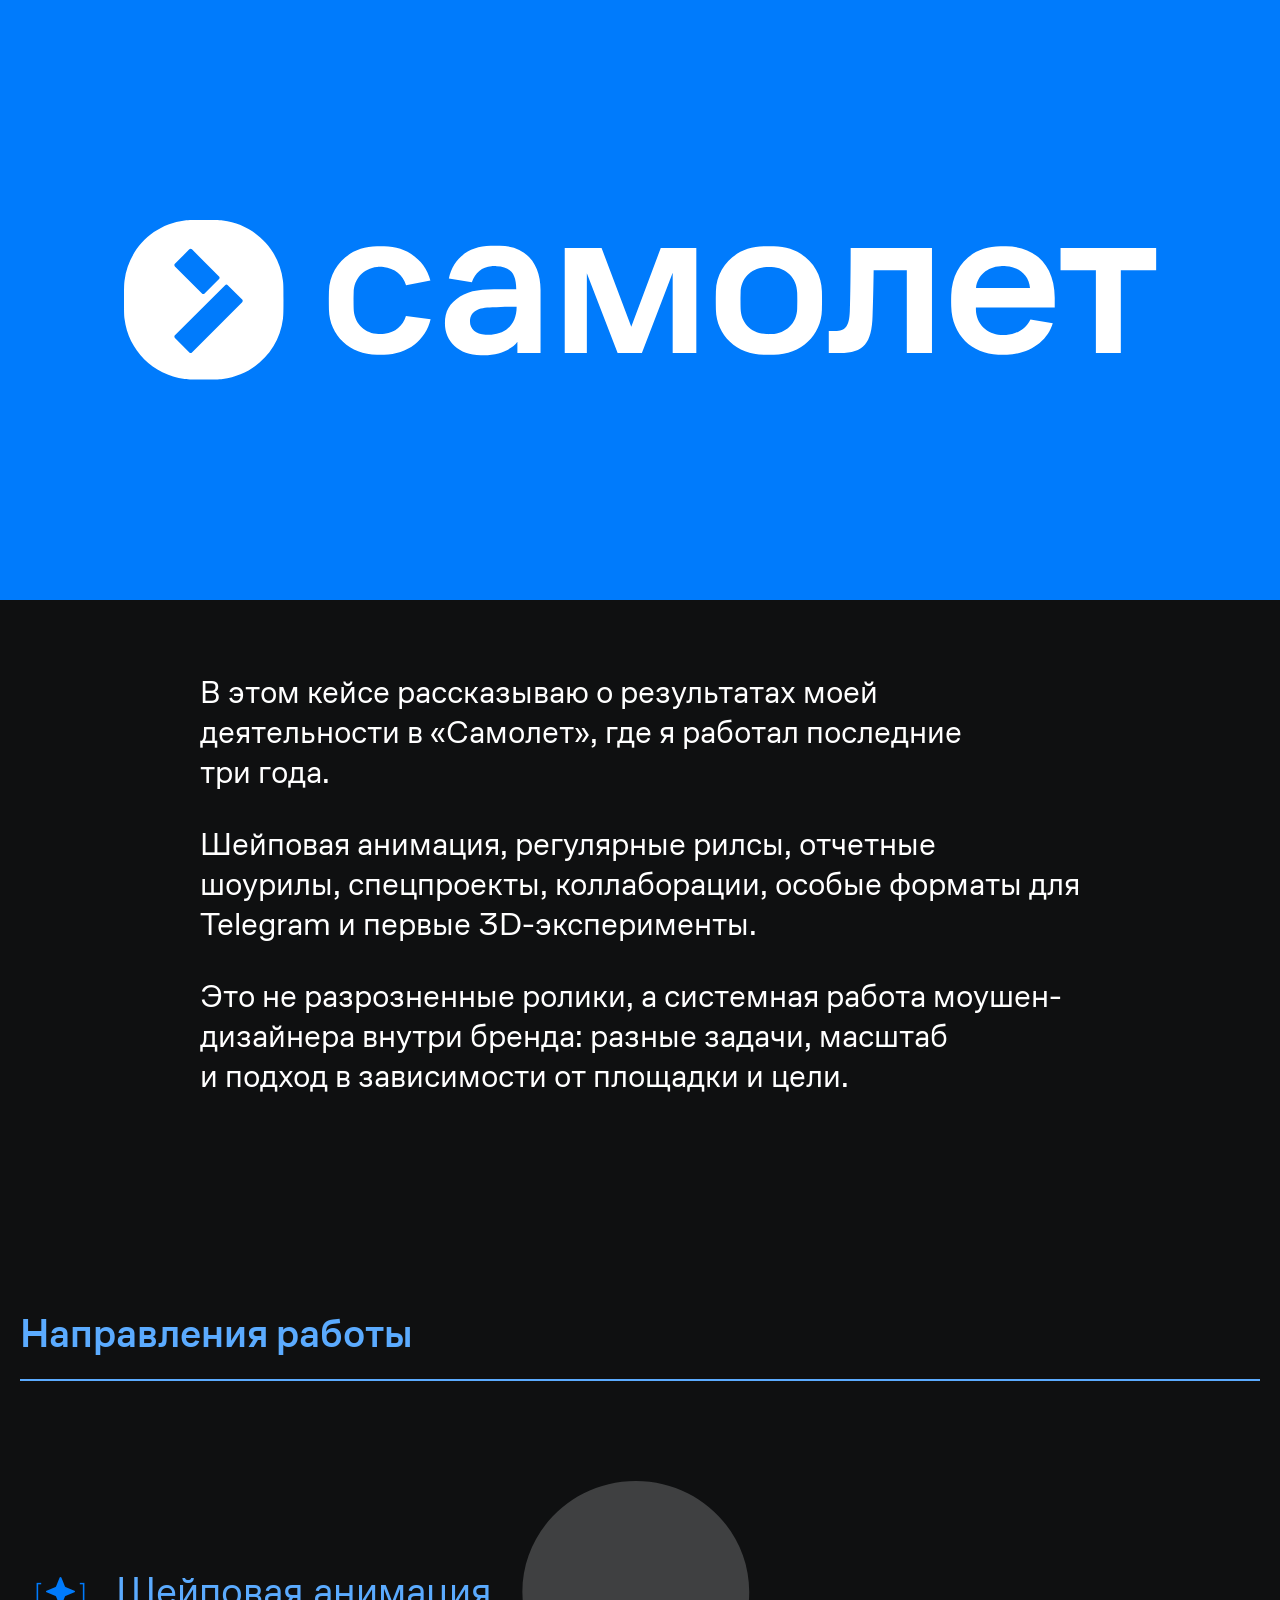
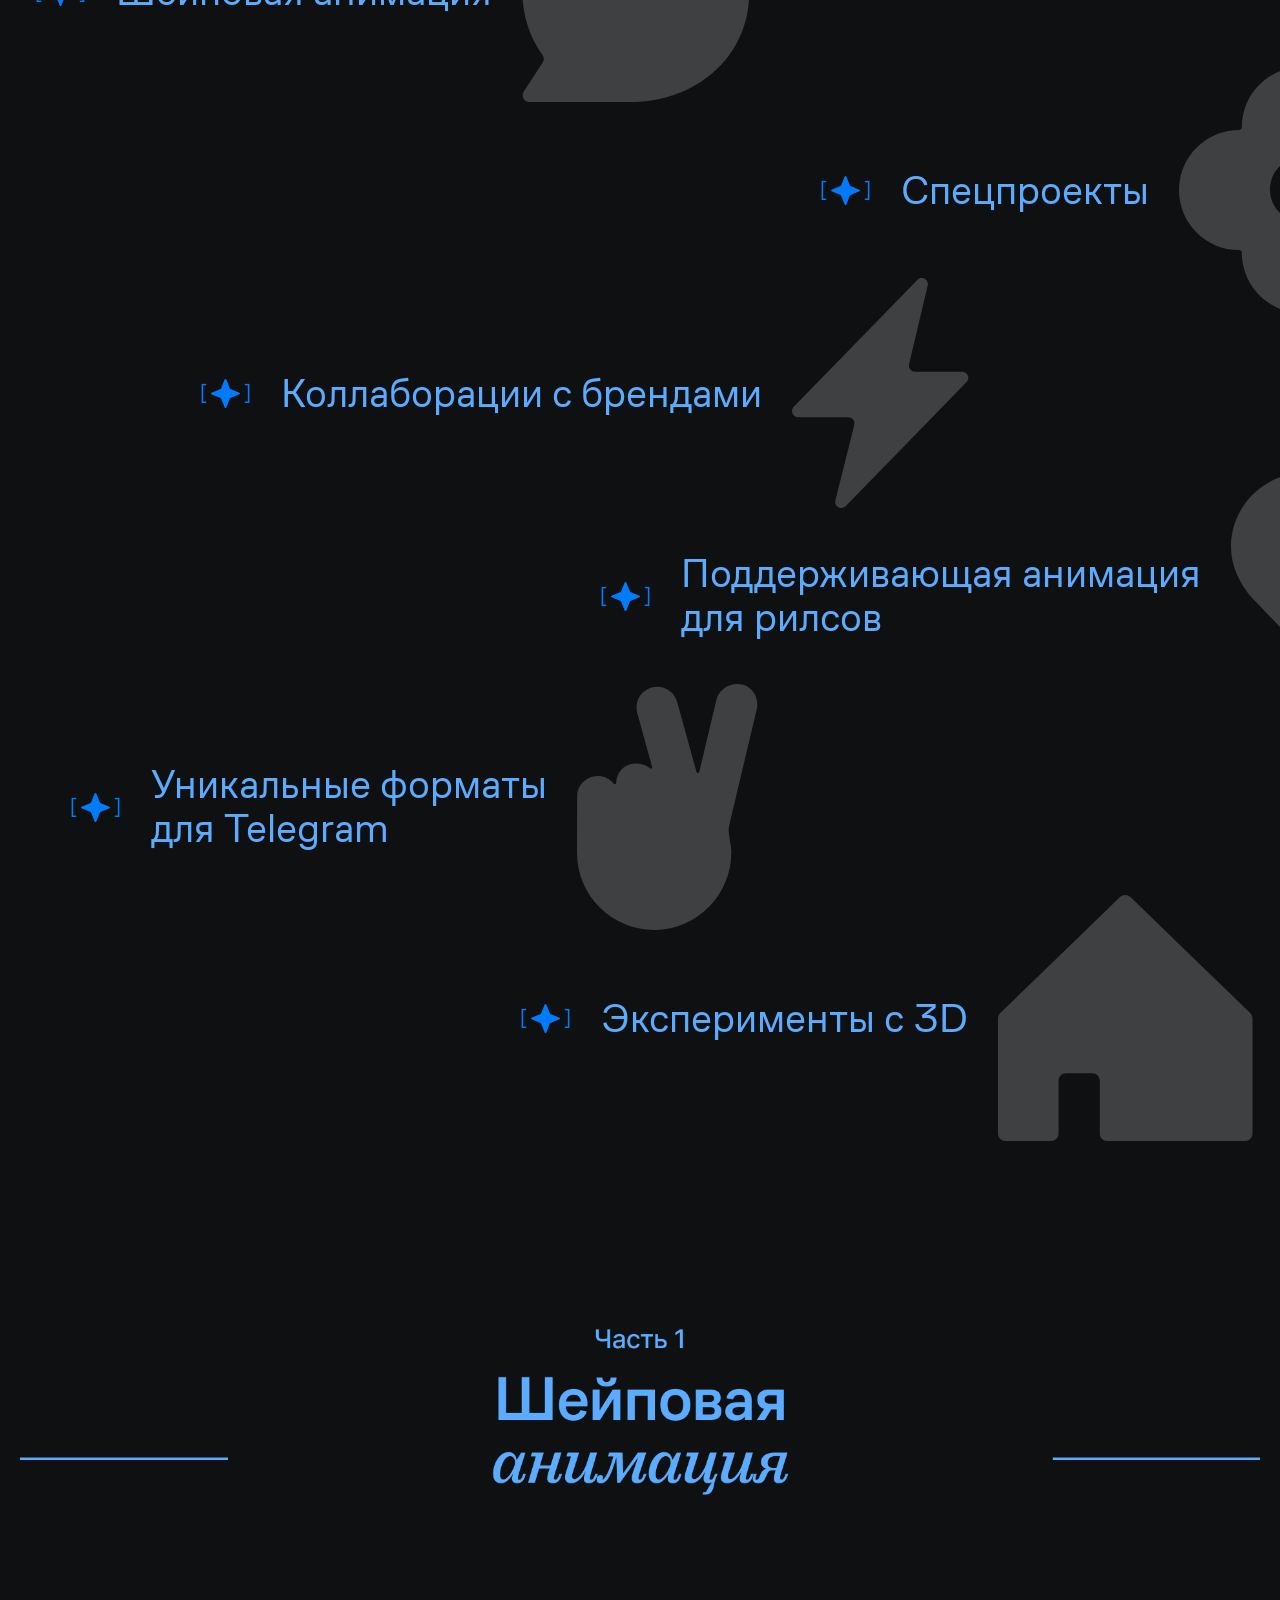
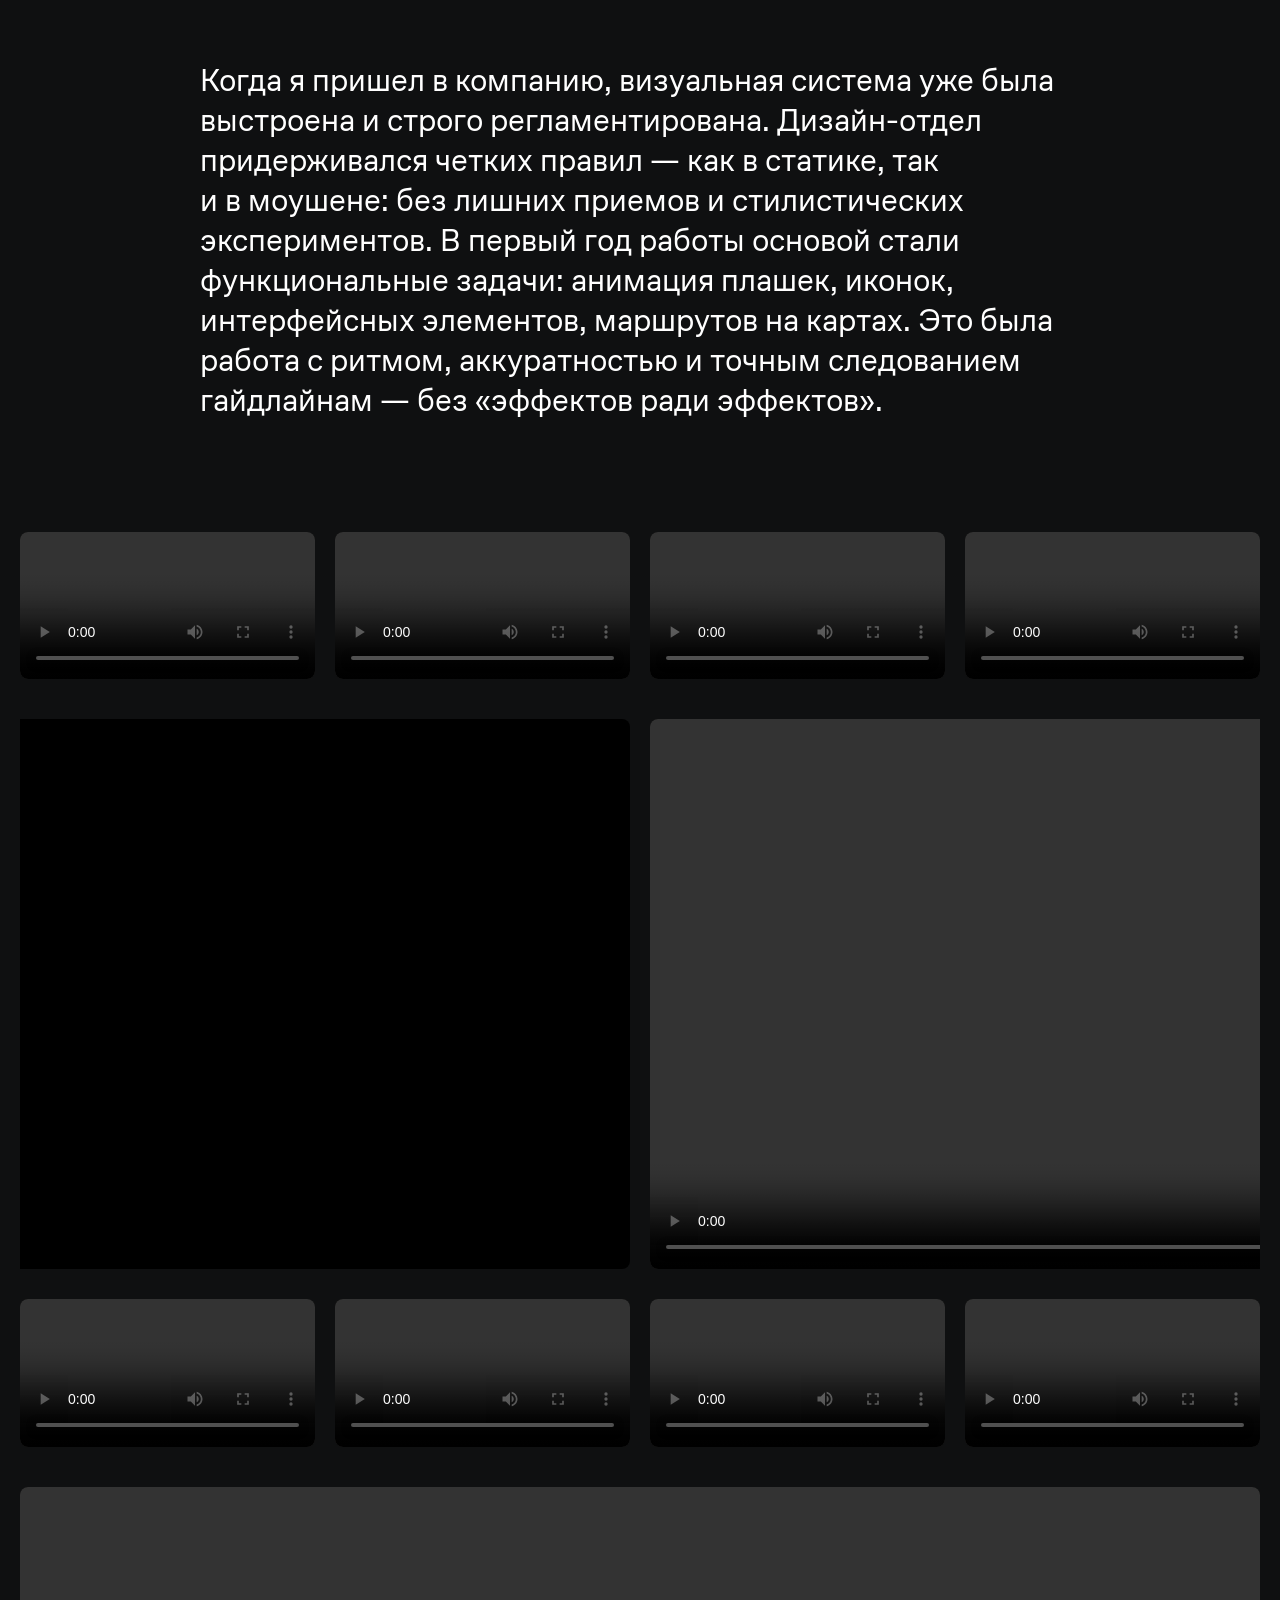
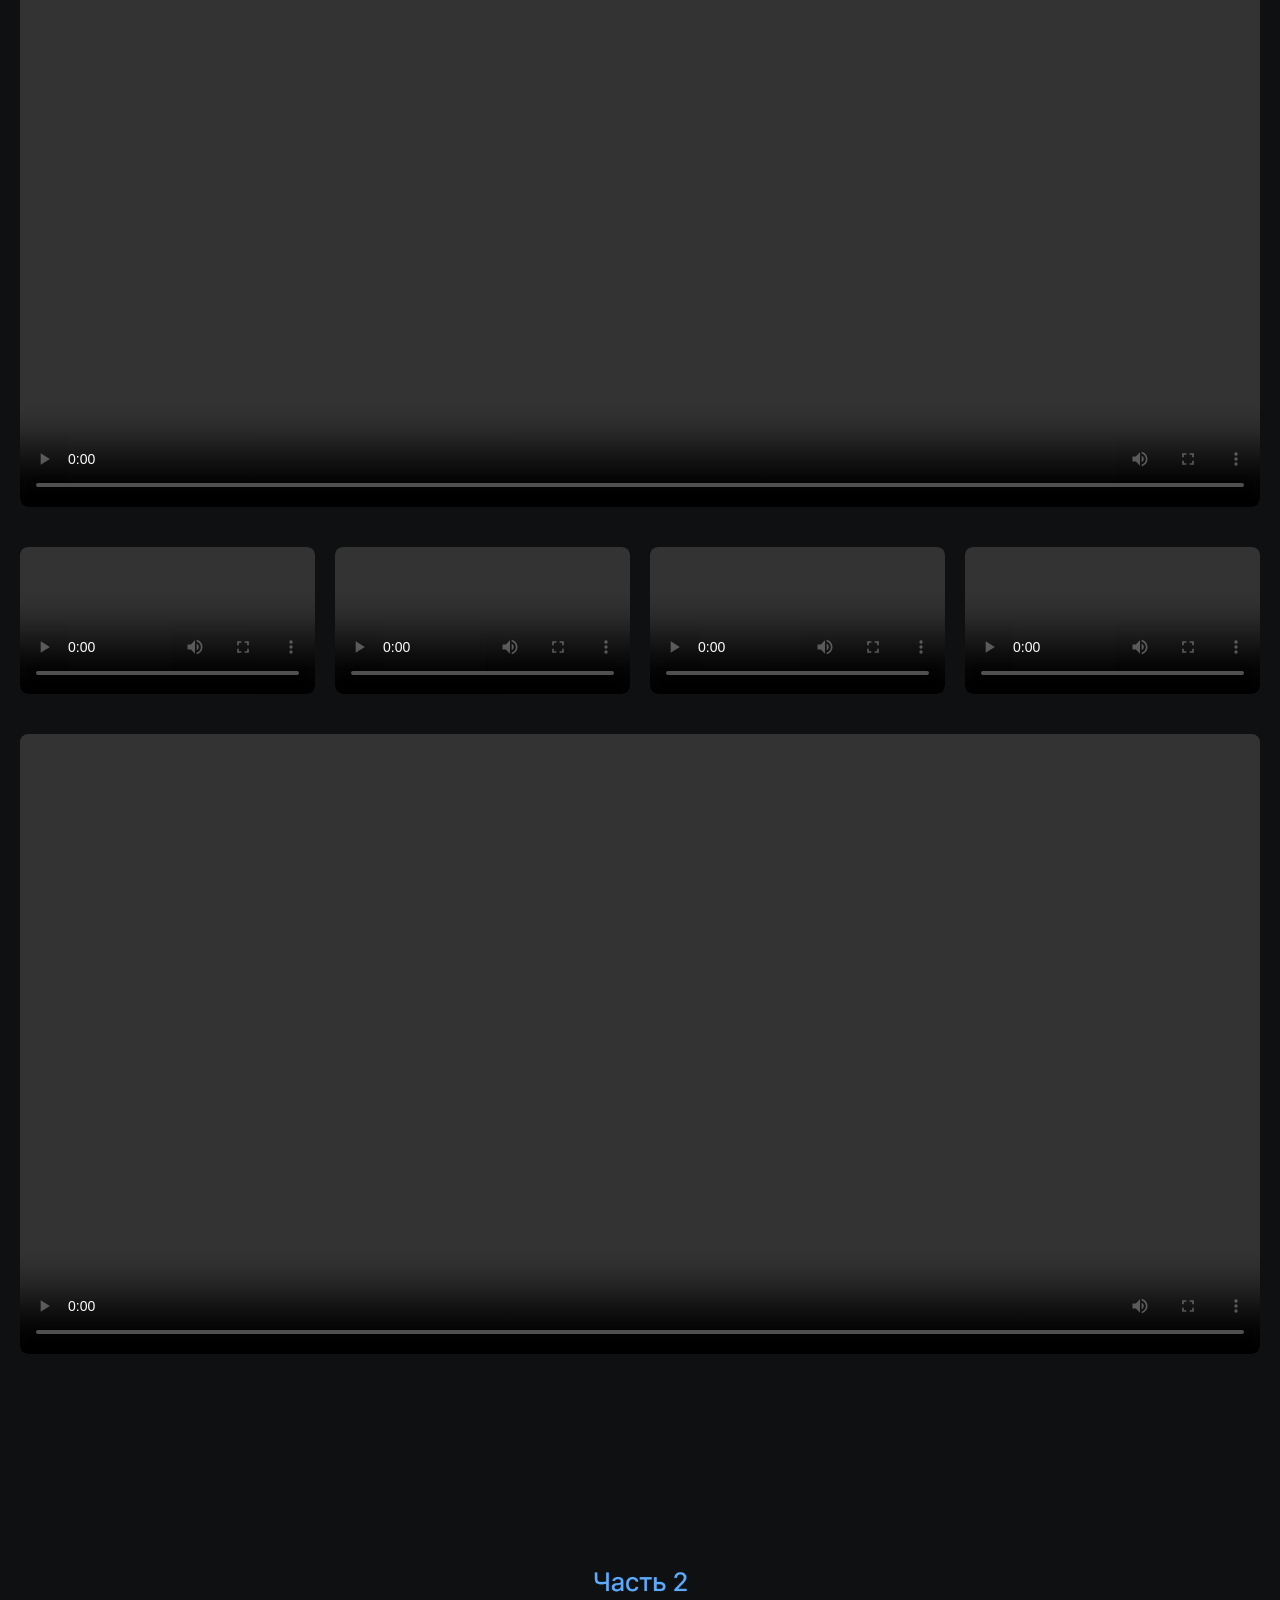
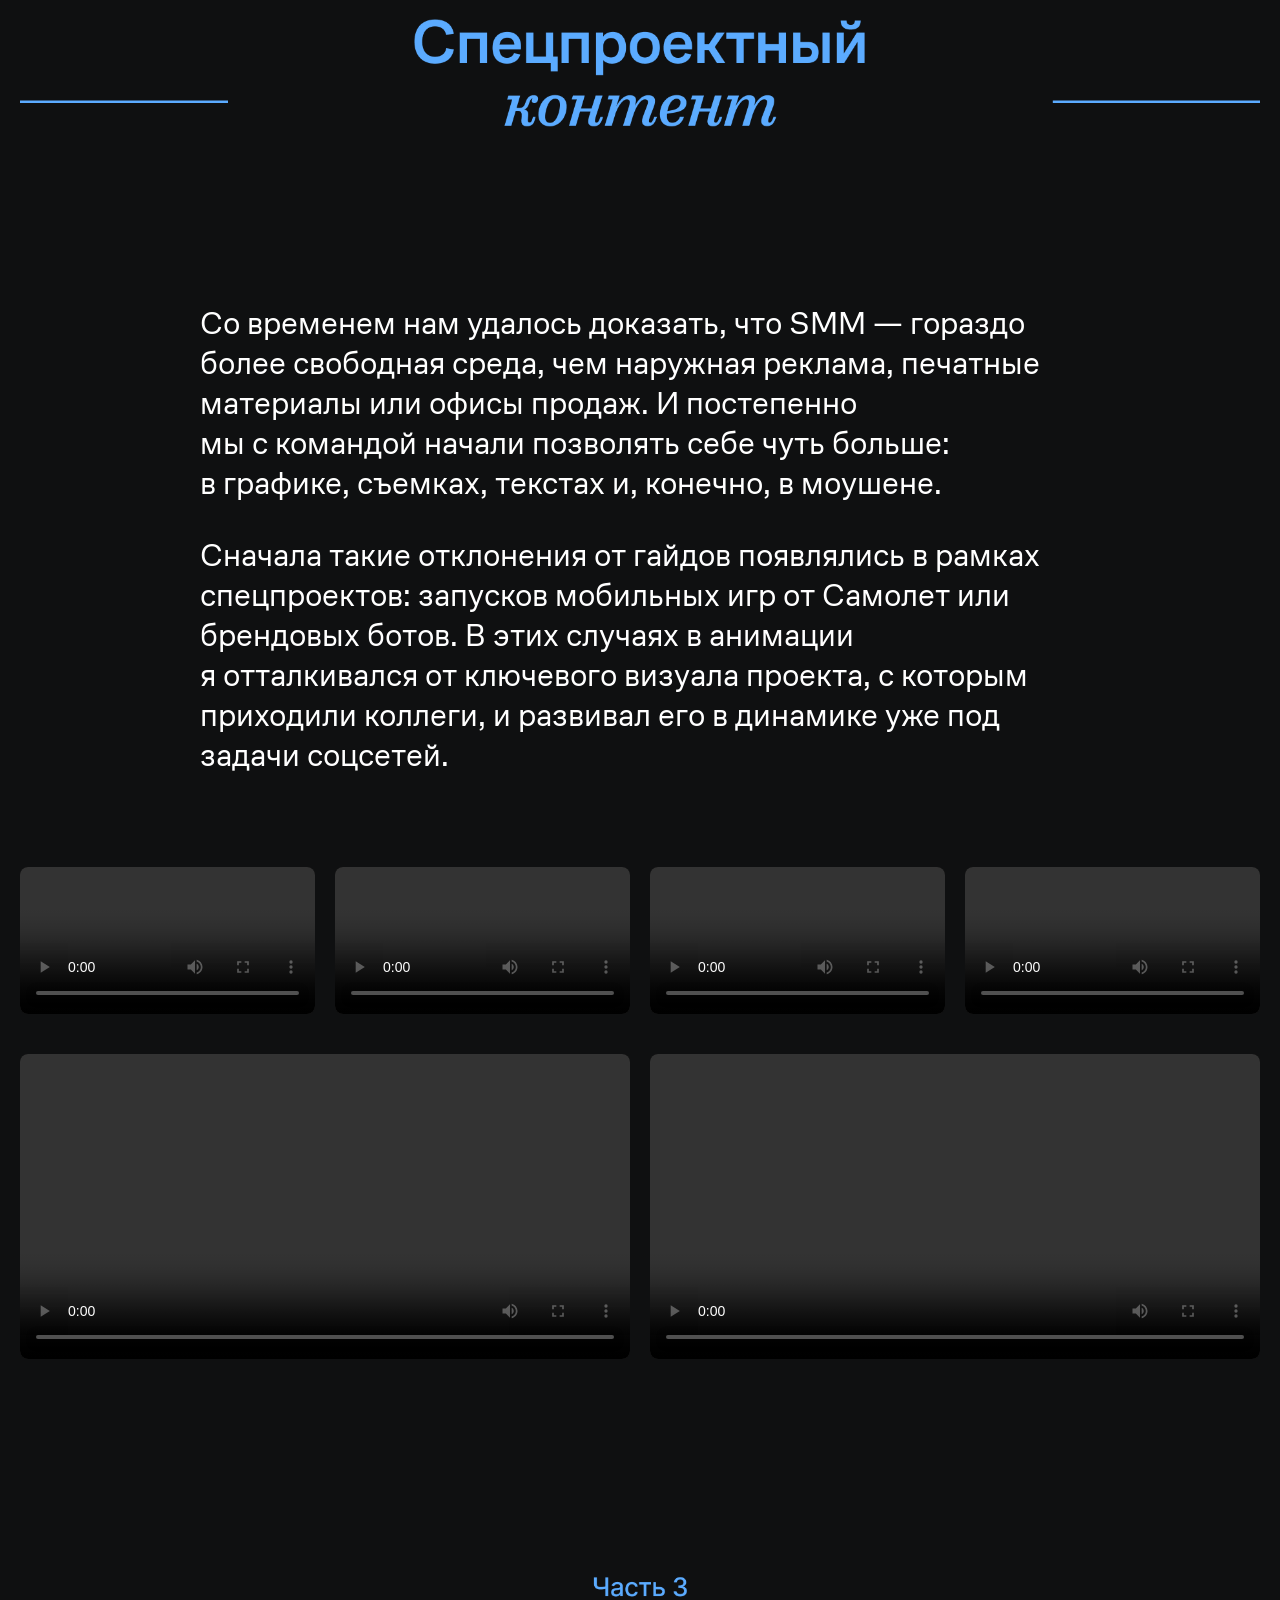
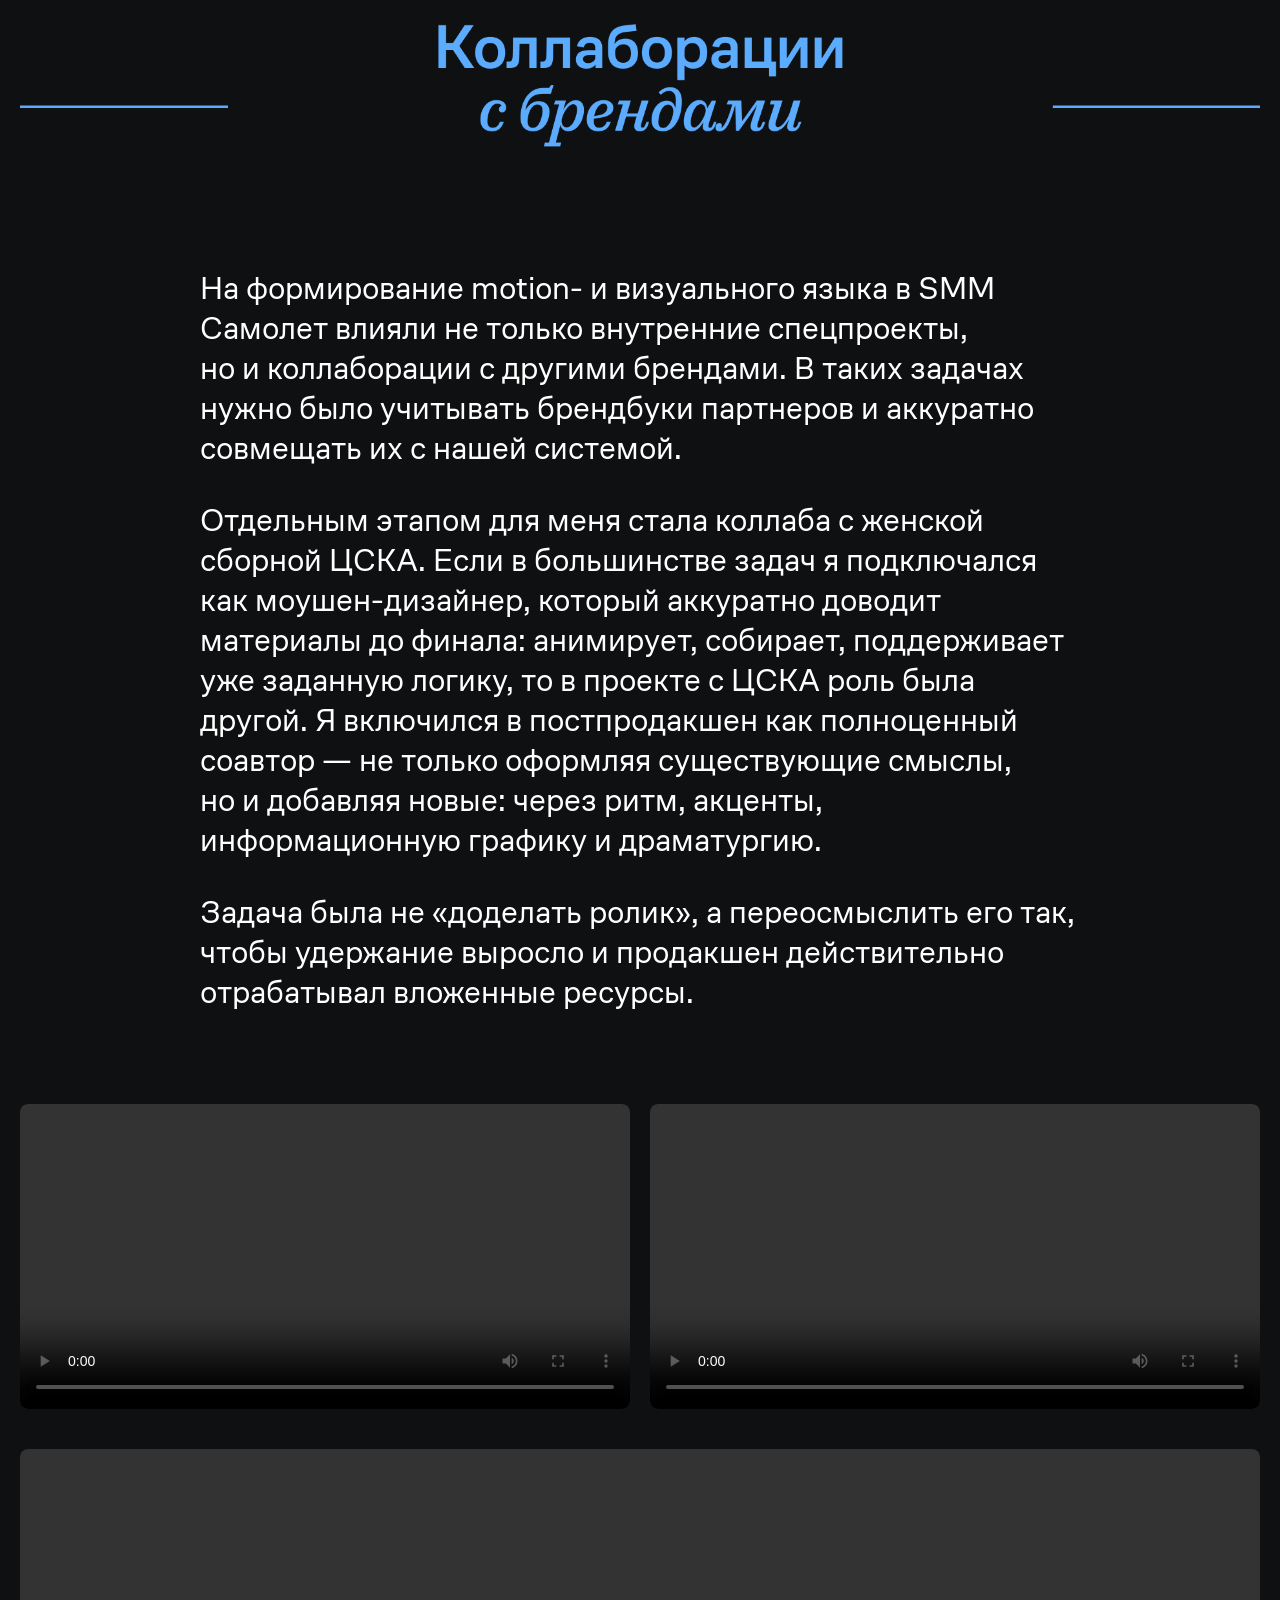
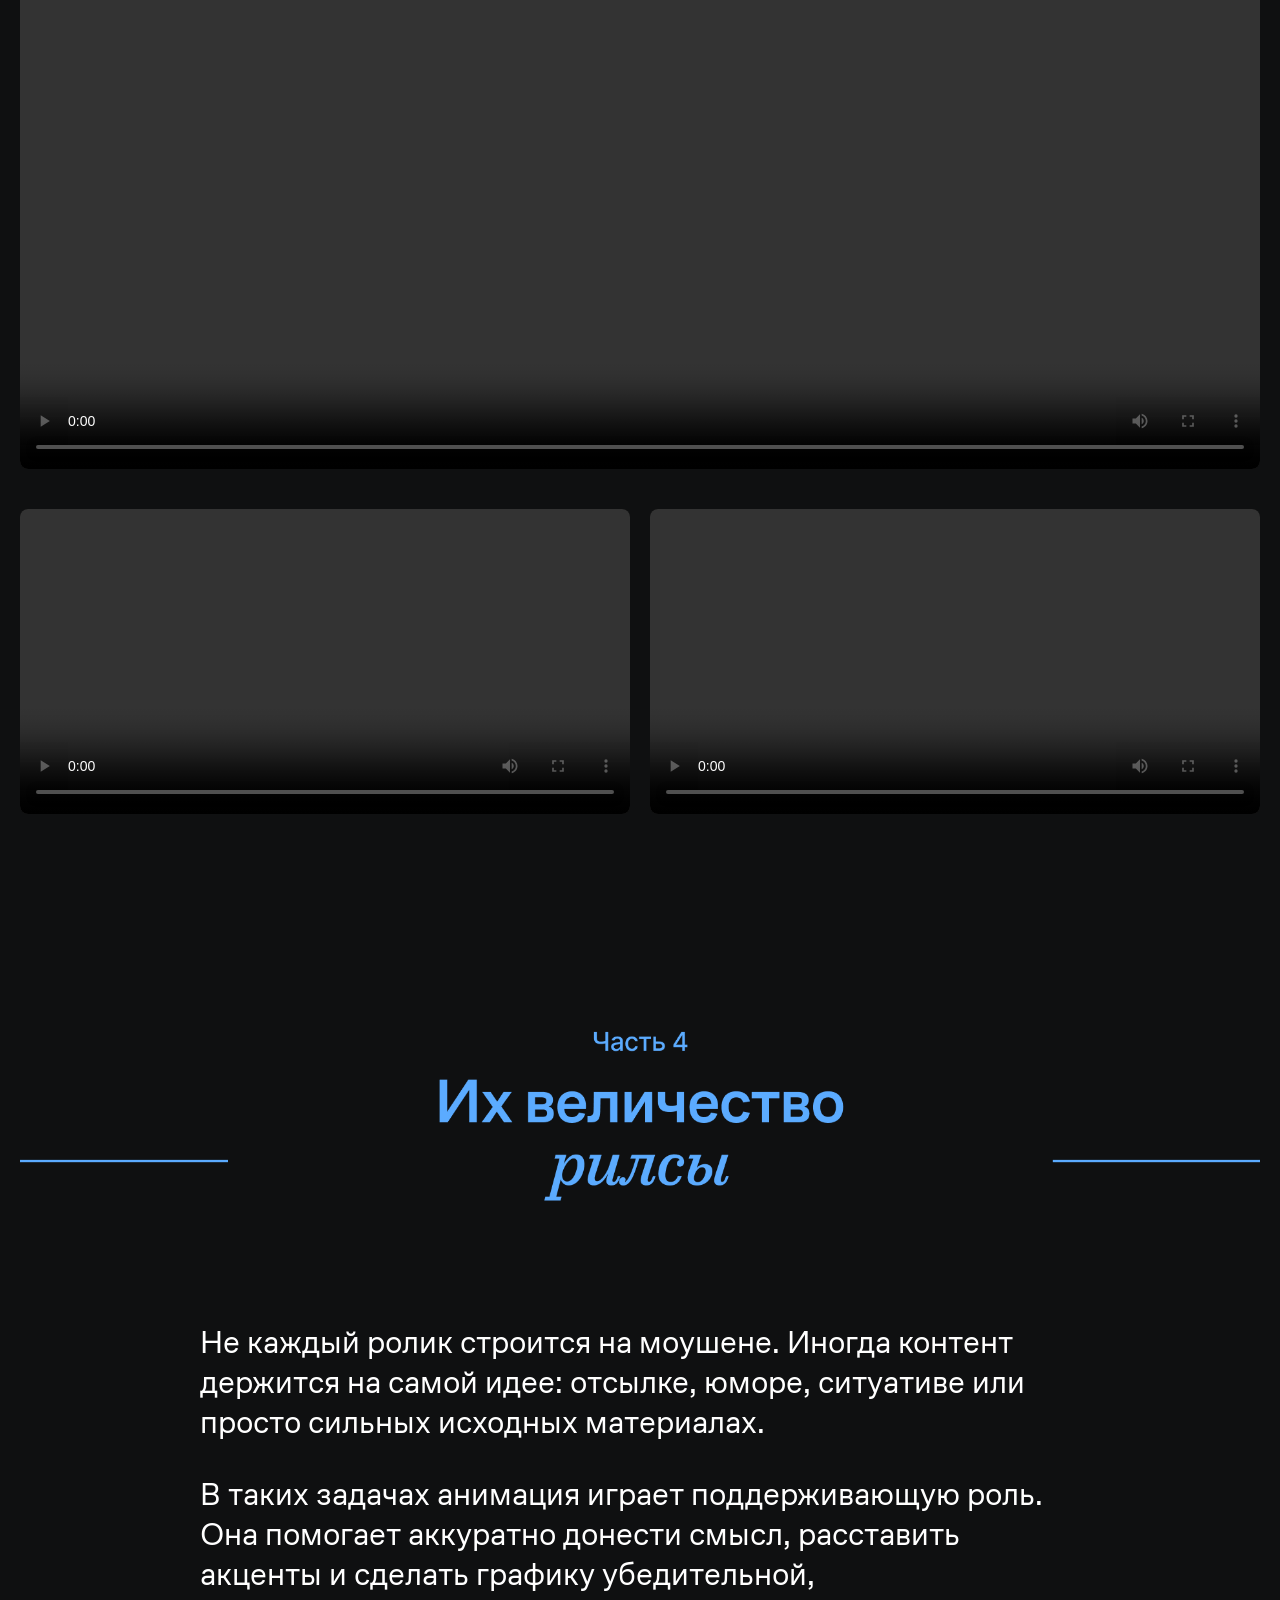
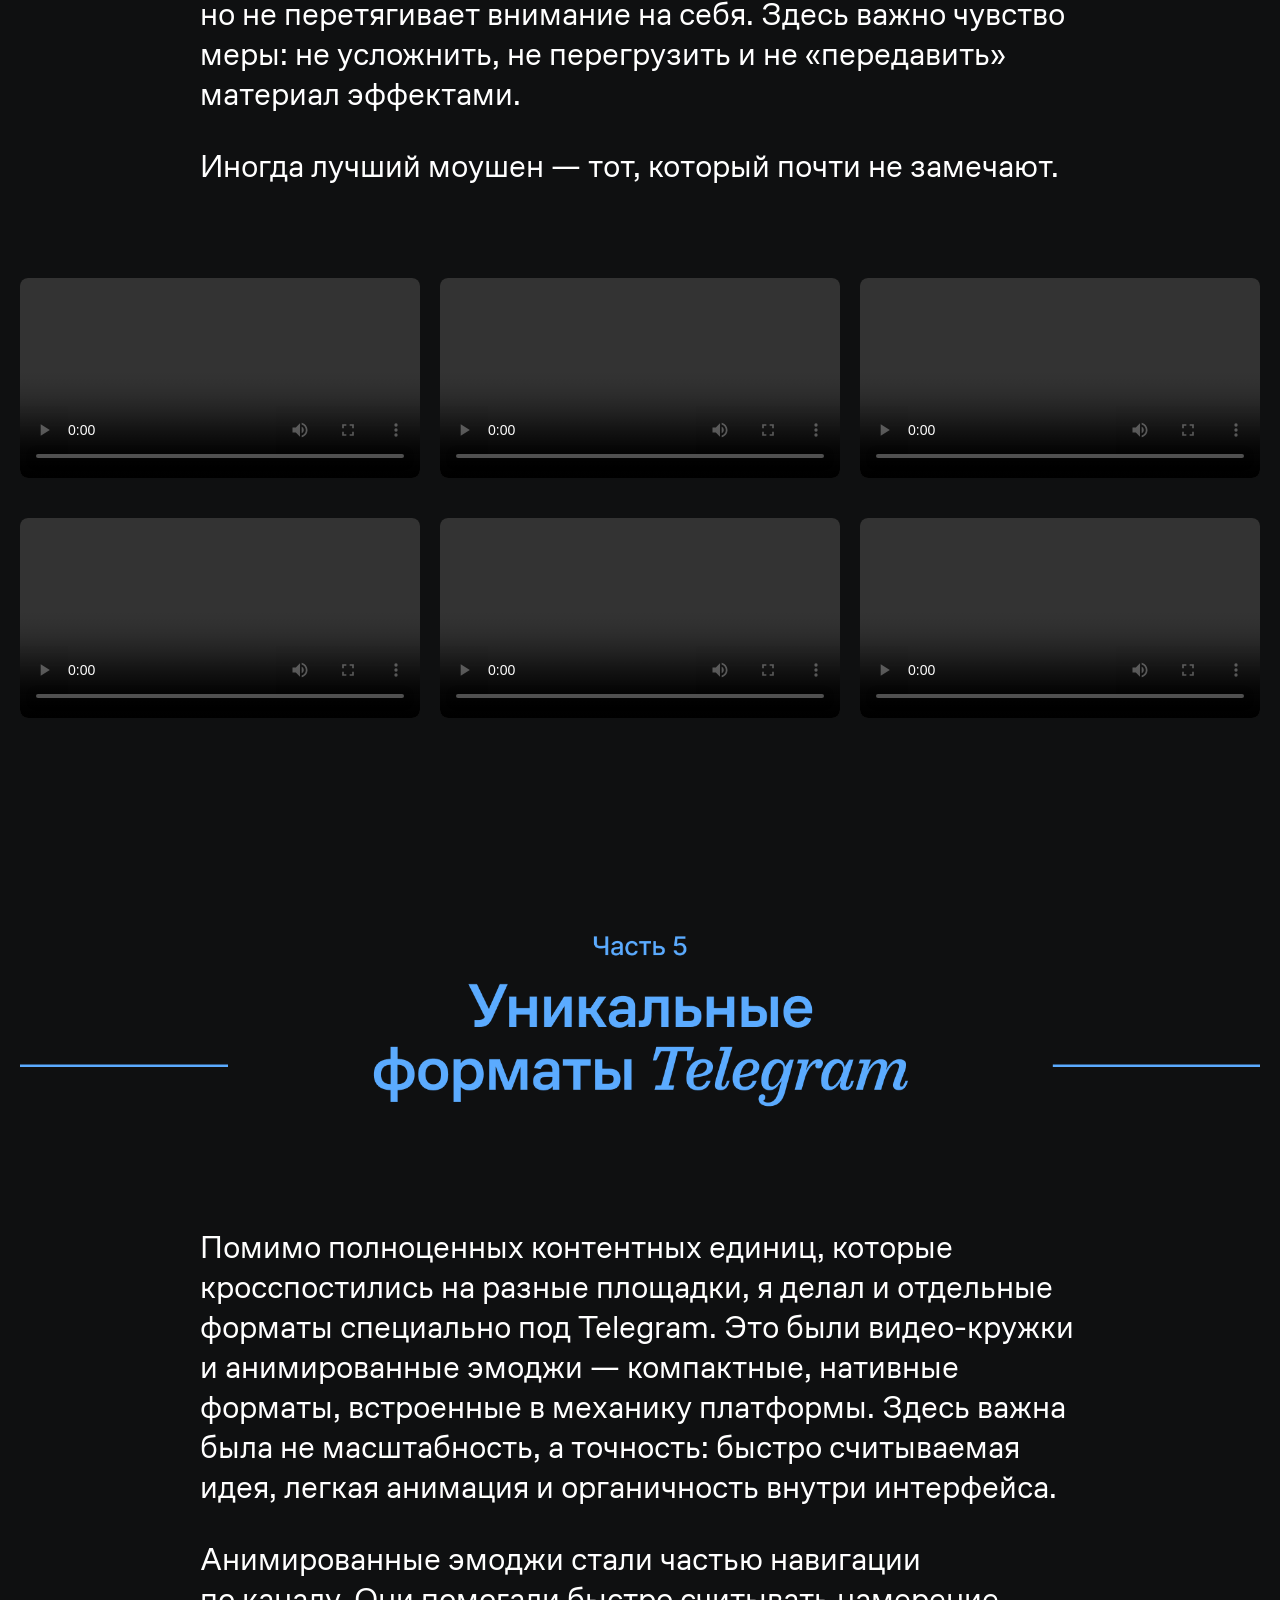
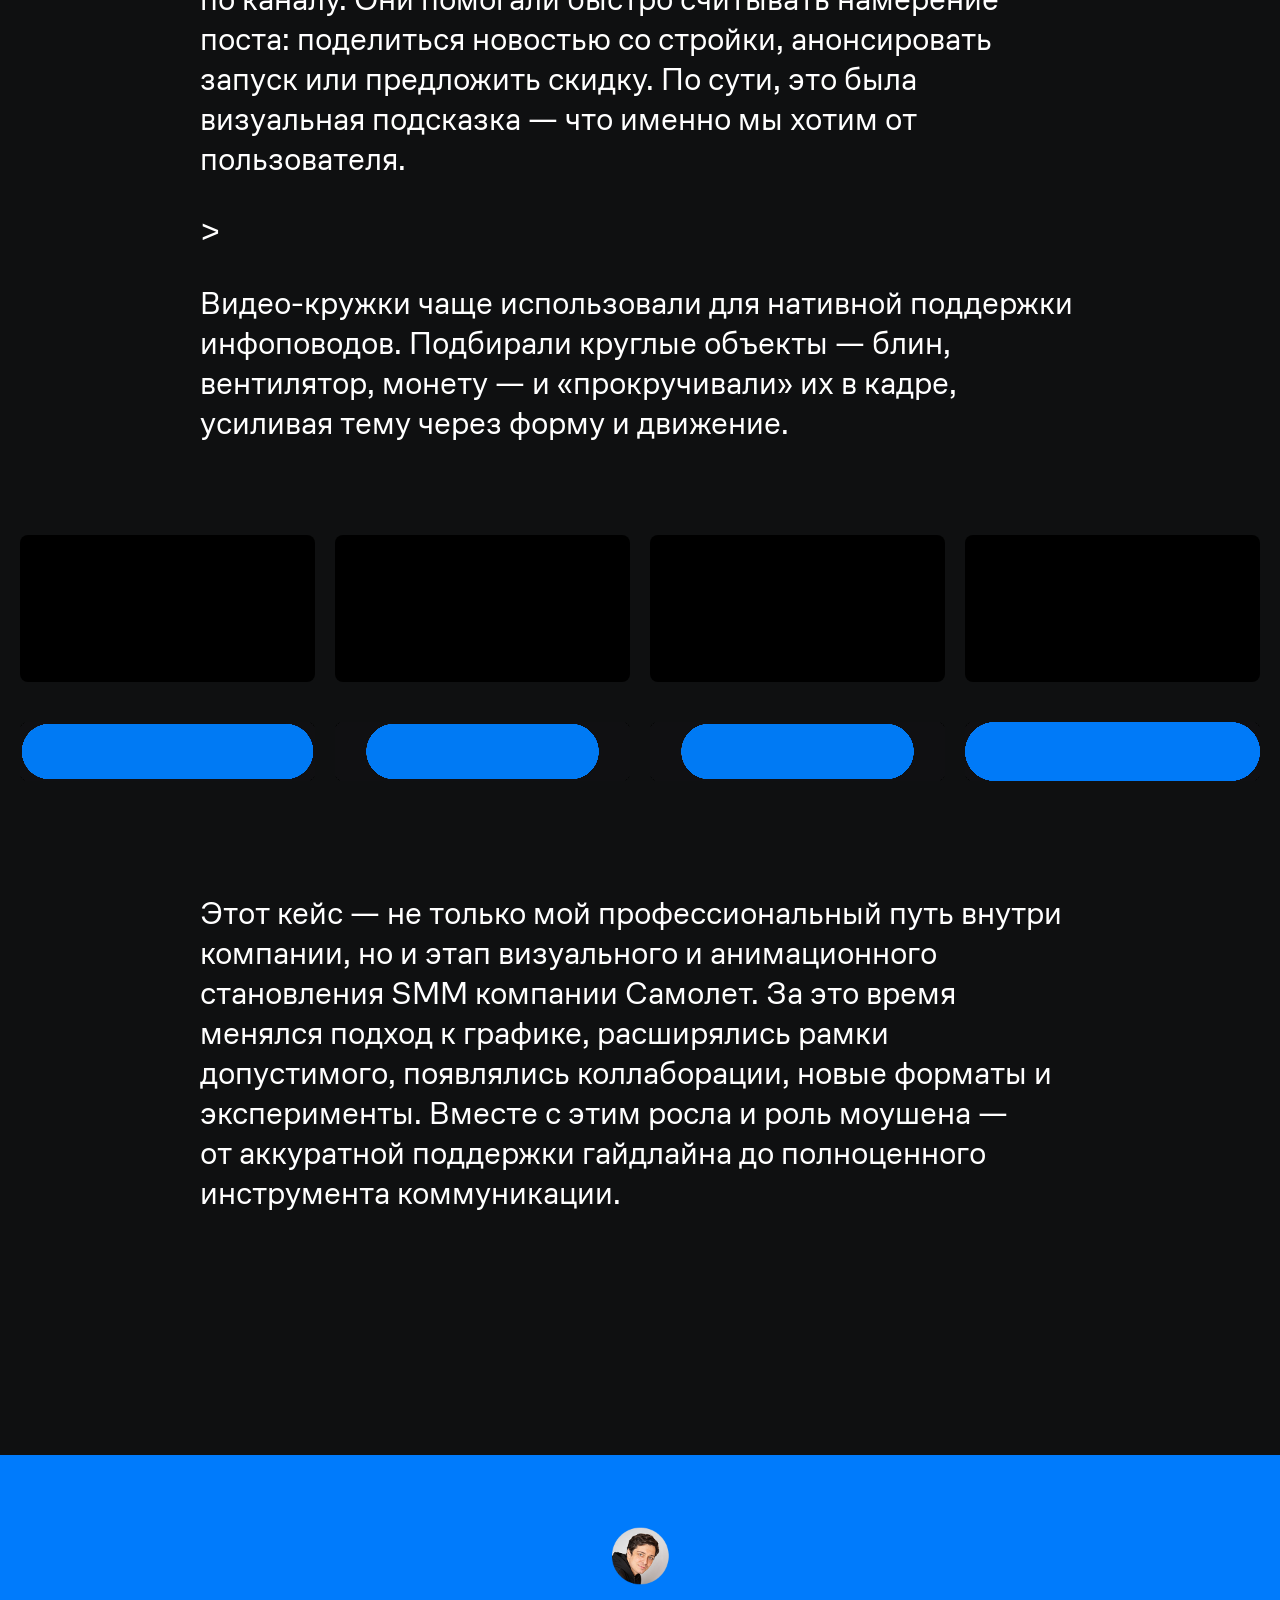
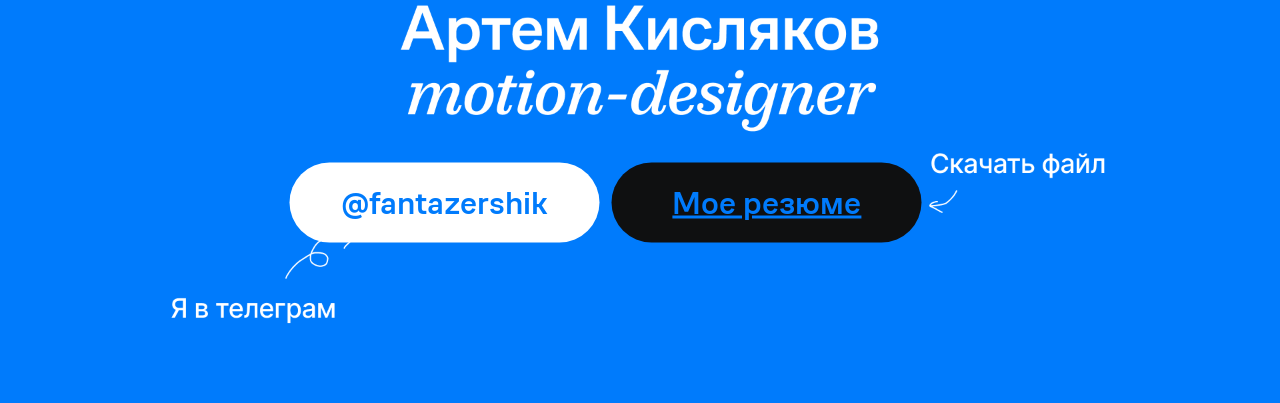
==== index.html @ 76c4448b "rename to index" ====
<!DOCTYPE html>
<html lang="ru">
<head>
    <meta charset="UTF-8">
    <meta name="viewport" content="width=device-width, initial-scale=1.0">
    <title>Портфолио Motion</title>
    <link rel="stylesheet" href="css.css">
    
</head>
<body>
    <div class="blue-section">
        <div class="container">
            <svg width="1033" height="160" viewBox="0 0 1033 160" fill="none" xmlns="http://www.w3.org/2000/svg">
                <path d="M0 79.7396C0 69.7915 0 64.8175 0.511846 60.6378C4.36599 29.1653 29.1653 4.36599 60.6378 0.511846C64.8175 0 69.7911 0 79.7381 0C89.6852 0 94.6588 0 98.8384 0.511846C130.311 4.36599 155.11 29.1653 158.964 60.6378C159.476 64.8175 159.476 69.7915 159.476 79.7396C159.476 89.6876 159.476 94.6617 158.964 98.8413C155.11 130.314 130.311 155.113 98.8384 158.967C94.6588 159.479 89.6852 159.479 79.7381 159.479C69.7911 159.479 64.8175 159.479 60.6378 158.967C29.1653 155.113 4.36599 130.314 0.511846 98.8413C0 94.6617 0 89.6876 0 79.7396Z" fill="white"/>
                <path d="M118.178 79.5819C118.902 80.3059 118.902 81.4798 118.178 82.2038L67.9698 132.412C67.2458 133.136 66.0719 133.136 65.3479 132.412L50.9278 117.992C50.2038 117.268 50.2038 116.094 50.9278 115.37L101.136 65.1618C101.86 64.4378 103.034 64.4378 103.758 65.1618L118.178 79.5819Z" fill="#007BFC"/>
                <path d="M95.0315 56.4481C95.7555 57.1721 95.7555 58.346 95.0315 59.07L80.6026 73.4989C79.8786 74.2229 78.7047 74.2229 77.9807 73.4989L50.9024 46.4206C50.1784 45.6966 50.1784 44.5227 50.9024 43.7987L65.3313 29.3698C66.0553 28.6458 67.2292 28.6458 67.9532 29.3698L95.0315 56.4481Z" fill="#007BFC"/>
                <path d="M440.723 28.0071H477.576L507.279 106.763L536.759 28.0071H572.316V133.013H548.684V52.7417L517.902 133.013H493.626L462.844 53.1729V133.013H440.731V28.0071H440.723Z" fill="white"/>
                <path d="M726.672 28.0071H807.964V133.013H782.818V50.1372H749.651C749.433 64.8891 749.003 84.6324 748.572 95.6996C747.701 123.252 739.685 133.013 716.053 133.013H704.781V110.883H711.07C721.693 110.883 725.158 106.109 725.815 91.1395C726.459 75.0853 726.672 43.1946 726.672 28.0071Z" fill="white"/>
                <path d="M936.551 28.007H1032.15V50.137H996.818V133.013H971.885V50.137H936.551V28.007Z" fill="white"/>
                <path d="M375.651 25.8467H366.649C345.022 25.8467 328.639 39.006 324.881 58.5956L347.86 62.2847C351.004 52.9553 358.223 46.5891 367.357 46.1664C370.309 46.0255 369.601 46.0596 372.554 46.1664C386.129 46.6574 392.26 53.1688 392.26 69.2572C366.534 69.2572 348.948 68.0403 336.016 76.5712C325.452 83.5437 320.926 91.2719 320.926 103.488C320.926 121.169 334.672 135.182 356.857 135.182C360.339 135.182 358.922 135.182 359.912 135.182C375.587 135.182 388.241 129.072 393.391 121.702V133.017L416.54 133.026V69.7311C416.544 45.3124 403.476 25.8467 375.651 25.8467ZM361.516 114.696C351.674 114.418 345.974 108.714 345.974 101.498C345.974 95.5246 348.662 92.6041 352.216 90.529C355.94 88.3557 360.787 87.6042 368.313 87.3353C375.544 87.0791 381.428 86.7588 392.648 86.7588C392.648 104.679 381.385 113.684 367.395 114.64C365.185 114.79 363.829 114.76 361.516 114.696Z" fill="white"/>
                <path d="M930.73 87.6085V77.7753C930.73 43.8948 909.462 26.3676 881.991 26.3676H876.615C847.062 26.3676 828.204 46.5293 827.231 74.9957C827.095 79.1629 827.095 80.8964 827.231 86.5923C827.927 114.918 847.765 133.982 874.264 134.678C879.119 134.819 878.496 134.806 883.074 134.678C906.151 134.033 923.622 120.703 928.772 103.283L906.45 99.3759C900.993 110.294 890.587 114.482 882.264 114.896C879.627 115.037 879.256 115.003 876.619 114.896C863.577 114.358 851.9 104.128 851.9 89.2737V87.6085H930.73ZM876.197 46.1535C878.833 46.0126 879.768 46.0126 882.404 46.1535C893.365 46.7086 904.901 53.8305 906.011 67.9933H852.036C853.286 55.3548 863.432 46.8495 876.197 46.1535Z" fill="white"/>
                <path d="M697.914 71.2426C697.356 45.8333 676.877 26.3718 649.811 26.3718H640.002C612.936 26.3718 592.457 45.8291 591.899 71.3792C591.758 78.4627 591.758 82.5916 591.899 89.6708C592.457 115.221 612.936 134.678 640.002 134.678H649.811C676.877 134.678 697.356 115.221 697.914 89.6708C698.055 82.5916 698.055 78.3261 697.914 71.2426ZM673.191 88.3771C672.896 103.214 662.111 113.287 647.601 114.021C644.815 114.166 644.99 114.166 642.204 114.021C627.549 113.287 616.908 103.214 616.614 88.3771C616.469 82.2073 616.469 78.7061 616.614 72.5363C616.908 57.8441 627.544 47.7718 642.204 47.0374C644.99 46.8922 644.815 46.8922 647.601 47.0374C662.111 47.7718 672.896 57.8484 673.191 72.6857C673.34 78.8513 673.34 82.2073 673.191 88.3771Z" fill="white"/>
                <path d="M281.946 95.9687C279.028 105.704 271.203 112.382 260.691 113.838C257.662 114.256 254.658 114.158 252.214 113.816C239.137 111.989 229.934 102.168 229.661 88.3771C229.516 82.2073 229.516 78.7061 229.661 72.5363C229.939 58.6468 239.598 48.472 252.913 47.0545C253.681 46.9733 256.582 46.7086 259.385 47.0118C270.593 48.2201 279.015 54.9492 282.044 65.1667L306.406 60.4529C301.175 40.526 283.124 26.3718 260.038 26.3718H253.041C225.975 26.3718 205.497 45.8291 204.938 71.3792C204.797 78.4627 204.797 82.5916 204.938 89.6708C205.501 115.221 225.975 134.678 253.041 134.678H260.038C283.567 134.678 301.798 119.969 306.61 99.3375L281.946 95.9687Z" fill="white"/>
            </svg>
        </div>
    </div>
        <div class="container text-container content-block">
            <h1>
        <p>В этом кейсе рассказываю о результатах моей деятельности в «Самолет», где я работал последние<br>три года.</p>
        <p>Шейповая анимация, регулярные рилсы, отчетные шоурилы, спецпроекты, коллаборации, особые форматы для Telegram и первые 3D-эксперименты.</p>
        <p>Это не разрозненные ролики, а системная работа моушен-дизайнера внутри бренда: разные задачи, масштаб<br>и подход в зависимости от площадки и цели.</p>
            </h1>
        </div>
    <!-- Контейнер для всего текстового содержимого (центрируется на странице) -->
        <div class="text-block content-block">
                            <!-- Заголовок с полоской -->
                            <div class="section-header bluecolor">
                                <h2>Направления работы</h2>
                                <div class="header-line"></div>
            <div class="row row-1">
                                <span class="left-group">
                                    <span class="bracket">[</span>
                                    <span class="icon-small">
                                        <svg width="29" height="29" viewBox="0 0 29 29" fill="currentColor" xmlns="http://www.w3.org/2000/svg">
                                            <path d="M28.4172 13.6388L19.474 10.0391C19.2395 9.94458 19.0542 9.75923 18.9596 9.52472L15.3599 0.581563C15.0485 -0.193854 13.9503 -0.193854 13.6388 0.581563L10.0391 9.52598C9.94458 9.7605 9.75923 9.94584 9.52472 10.0404L0.581563 13.6401C-0.193854 13.9515 -0.193854 15.0497 0.581563 15.3612L9.52598 18.9596C9.76049 19.0542 9.94584 19.2395 10.0404 19.474L13.6401 28.4172C13.9515 29.1926 15.0497 29.1926 15.3612 28.4172L18.9609 19.474C19.0554 19.2395 19.2408 19.0542 19.4753 18.9596L28.4184 15.3599C29.1939 15.0485 29.1939 13.9503 28.4184 13.6388H28.4172Z" fill="3F4041"/>
                                        </svg>
                                    </span>
                                    <span class="bracket">]</span>
                                </span>
                                <span class="text">Шейповая анимация</span>
                                <span class="icon-large">
                                    <svg width="228" height="221" viewBox="0 0 253 246" fill="currentColor" xmlns="http://www.w3.org/2000/svg">
                                        <path d="M126.273 0C56.5266 0 0 55.2645 0 123.449C0 149.547 8.28917 173.751 22.4182 193.688C24.2043 196.201 24.3006 199.538 22.6214 202.127L1.59364 234.438C-1.63645 239.391 1.89312 245.958 7.80783 245.99H119.588C190.704 246.471 252.546 198.052 252.546 123.449C252.546 55.2645 196.009 0 126.273 0Z" fill="3F4041"/>
                                    </svg>
                                </span>
                            </div>
        
                                
            <div class="row row-2">
                                <span class="left-group">
                                    <span class="bracket">[</span>
                                    <span class="icon-small">
                                        <svg width="29" height="29" viewBox="0 0 29 29" fill="currentColor" xmlns="http://www.w3.org/2000/svg">
                                            <path d="M28.4172 13.6388L19.474 10.0391C19.2395 9.94458 19.0542 9.75923 18.9596 9.52472L15.3599 0.581563C15.0485 -0.193854 13.9503 -0.193854 13.6388 0.581563L10.0391 9.52598C9.94458 9.7605 9.75923 9.94584 9.52472 10.0404L0.581563 13.6401C-0.193854 13.9515 -0.193854 15.0497 0.581563 15.3612L9.52598 18.9596C9.76049 19.0542 9.94584 19.2395 10.0404 19.474L13.6401 28.4172C13.9515 29.1926 15.0497 29.1926 15.3612 28.4172L18.9609 19.474C19.0554 19.2395 19.2408 19.0542 19.4753 18.9596L28.4184 15.3599C29.1939 15.0485 29.1939 13.9503 28.4184 13.6388H28.4172Z" fill="3F4041"/>
                                        </svg>
                                    </span>
                                    <span class="bracket">]</span>
                                </span>
                                <span class="text">Спецпроекты</span>
                                    <span class="icon-large">
                                        <svg width="246" height="246" viewBox="0 0 246 246" fill="currentColor" xmlns="http://www.w3.org/2000/svg">
                                            <path d="M185.88 62.8797C184.382 62.8797 183.12 61.6176 183.12 60.1203C183.12 26.9209 156.21 0 123 0C89.79 0 62.8797 26.9103 62.8797 60.1203C62.8797 61.6176 61.6604 62.8797 60.163 62.8797C26.9637 62.8797 0 89.79 0 123C0 156.21 26.9209 183.12 60.1203 183.12C61.6176 183.12 62.869 184.34 62.869 185.848C62.869 219.058 89.79 246 122.989 246C156.189 246 183.11 219.09 183.11 185.88C183.11 184.382 184.329 183.131 185.837 183.131C219.036 183.131 246 156.21 246 123.011C246 89.8114 219.079 62.8904 185.88 62.8904V62.8797ZM123.524 155.044C105.545 155.044 90.9665 140.466 90.9665 122.487C90.9665 104.507 105.545 89.929 123.524 89.929C141.503 89.929 156.082 104.507 156.082 122.487C156.082 140.466 141.503 155.044 123.524 155.044Z" fill="3F4041"/>
                                        </svg>
                                </span>
                                </div>
                                
            <div class="row row-3">
                                <span class="left-group">
                                    <span class="bracket">[</span>
                                    <span class="icon-small">
                                        <svg width="29" height="29" viewBox="0 0 29 29" fill="currentColor" xmlns="http://www.w3.org/2000/svg">
                                            <path d="M28.4172 13.6388L19.474 10.0391C19.2395 9.94458 19.0542 9.75923 18.9596 9.52472L15.3599 0.581563C15.0485 -0.193854 13.9503 -0.193854 13.6388 0.581563L10.0391 9.52598C9.94458 9.7605 9.75923 9.94584 9.52472 10.0404L0.581563 13.6401C-0.193854 13.9515 -0.193854 15.0497 0.581563 15.3612L9.52598 18.9596C9.76049 19.0542 9.94584 19.2395 10.0404 19.474L13.6401 28.4172C13.9515 29.1926 15.0497 29.1926 15.3612 28.4172L18.9609 19.474C19.0554 19.2395 19.2408 19.0542 19.4753 18.9596L28.4184 15.3599C29.1939 15.0485 29.1939 13.9503 28.4184 13.6388H28.4172Z" fill="3F4041"/>
                                        </svg>
                                    </span>
                                    <span class="bracket">]</span>
                                </span>
                                <span class="text">Коллаборации с брендами</span>
                                    <span class="icon-large">
                                        <svg width="177" height="230" viewBox="0 0 177 230" fill="currentColor" xmlns="http://www.w3.org/2000/svg">
                                            <path d="M135.71 7.5959L117.1 86.0859C116.18 89.9459 119.11 93.6559 123.09 93.6559H170.17C175.61 93.6559 178.37 100.196 174.58 104.096L53.7896 228.106C49.4096 232.606 41.8896 228.416 43.4096 222.316L62.3096 146.766C63.2796 142.886 60.3395 139.126 56.3395 139.126H6.16961C0.719607 139.126 -2.04043 132.576 1.75957 128.686L125.31 1.88591C129.67 -2.58409 137.15 1.5259 135.71 7.5959Z" fill="3F4041"/>
                                        </svg>
                                </span>
                                </div>
                                
            <div class="row row-4">
                                <span class="left-group">
                                    <span class="bracket">[</span>
                                    <span class="icon-small">
                                        <svg width="29" height="29" viewBox="0 0 29 29" fill="currentColor" xmlns="http://www.w3.org/2000/svg">
                                            <path d="M28.4172 13.6388L19.474 10.0391C19.2395 9.94458 19.0542 9.75923 18.9596 9.52472L15.3599 0.581563C15.0485 -0.193854 13.9503 -0.193854 13.6388 0.581563L10.0391 9.52598C9.94458 9.7605 9.75923 9.94584 9.52472 10.0404L0.581563 13.6401C-0.193854 13.9515 -0.193854 15.0497 0.581563 15.3612L9.52598 18.9596C9.76049 19.0542 9.94584 19.2395 10.0404 19.474L13.6401 28.4172C13.9515 29.1926 15.0497 29.1926 15.3612 28.4172L18.9609 19.474C19.0554 19.2395 19.2408 19.0542 19.4753 18.9596L28.4184 15.3599C29.1939 15.0485 29.1939 13.9503 28.4184 13.6388H28.4172Z" fill="3F4041"/>
                                        </svg>
                                    </span>
                                    <span class="bracket">]</span>
                                </span>
                                <span class="text mejstroka"><p>Поддерживающая анимация</p> <p>для рилсов</p></span>
                                    <span class="icon-large">
                                        <svg width="283" height="246" viewBox="0 0 283 246" fill="currentColor" xmlns="http://www.w3.org/2000/svg">
                                            <path d="M282.482 72.2605C281.765 33.2 250.149 1.18791 211.088 0.0327818C184.585 -0.748 161.118 12.4825 147.535 32.8684C146.038 35.1145 143.642 36.2268 141.257 36.2268C138.872 36.2268 136.454 35.1038 134.968 32.8684C121.384 12.4825 97.9178 -0.748 71.414 0.0327818C32.3536 1.19861 0.74792 33.2 0.00992051 72.2605C-0.385818 94.7855 11.112 114.936 24.8666 128.808L134.625 243.573C137.716 246.813 144.775 246.813 147.877 243.573L257.636 128.808C272.62 113.524 282.899 94.7854 282.482 72.2711V72.2605Z" fill="3F4041"/>
                                        </svg>
                                </span>
                                </div>
                                
            <div class="row row-5">
                                <span class="left-group">
                                    <span class="bracket">[</span>
                                    <span class="icon-small">
                                        <svg width="29" height="29" viewBox="0 0 29 29" fill="currentColor" xmlns="http://www.w3.org/2000/svg">
                                            <path d="M28.4172 13.6388L19.474 10.0391C19.2395 9.94458 19.0542 9.75923 18.9596 9.52472L15.3599 0.581563C15.0485 -0.193854 13.9503 -0.193854 13.6388 0.581563L10.0391 9.52598C9.94458 9.7605 9.75923 9.94584 9.52472 10.0404L0.581563 13.6401C-0.193854 13.9515 -0.193854 15.0497 0.581563 15.3612L9.52598 18.9596C9.76049 19.0542 9.94584 19.2395 10.0404 19.474L13.6401 28.4172C13.9515 29.1926 15.0497 29.1926 15.3612 28.4172L18.9609 19.474C19.0554 19.2395 19.2408 19.0542 19.4753 18.9596L28.4184 15.3599C29.1939 15.0485 29.1939 13.9503 28.4184 13.6388H28.4172Z" fill="3F4041"/>
                                        </svg>
                                    </span>
                                    <span class="bracket">]</span>
                                </span>
                <span class="text mejstroka"><P>Уникальные форматы</P><P>для Telegram</P></span>
                                    <span class="icon-large">
                                        <svg width="181" height="246" viewBox="0 0 181 246" fill="currentColor" xmlns="http://www.w3.org/2000/svg">
                                            <path d="M179.698 25.5178C182.308 14.4799 176.254 3.22802 165.024 0.564793C153.89 -2.07704 142.017 4.80029 139.365 15.9452L122.252 88.0449C121.92 89.4567 119.92 89.4888 119.524 88.0876L100.208 18.0309C97.1491 6.92872 85.6297 0.53271 74.7201 3.55959C63.6821 6.60786 57.2114 18.0202 60.2596 29.0474L75.1694 83.1462C75.4795 84.2479 74.1961 85.0928 73.319 84.3762C66.2599 78.6968 55.2647 77.4882 47.6387 82.8575C42.5689 86.4191 39.5527 92.3231 39.2426 98.7192C39.1784 100.045 37.4991 100.57 36.6435 99.5534C29.7982 91.4461 18.8993 89.831 9.66895 95.2645C3.69006 98.7833 0.149755 105.329 0.149755 112.271C0.149755 131.384 0 149.973 0 168.84C0 211.837 35.1781 246.619 78.3245 245.977C120.904 245.346 155.184 209.762 154.285 167.182C154.125 159.043 150.435 148.839 152.157 141.523L179.698 25.4965V25.5178Z" fill="3F4041"/>
                                        </svg>

                                </span>
                                </div>
                                
            <div class="row row-6">
                                <span class="left-group">
                                    <span class="bracket">[</span>
                                    <span class="icon-small">
                                        <svg width="29" height="29" viewBox="0 0 29 29" fill="currentColor" xmlns="http://www.w3.org/2000/svg">
                                            <path d="M28.4172 13.6388L19.474 10.0391C19.2395 9.94458 19.0542 9.75923 18.9596 9.52472L15.3599 0.581563C15.0485 -0.193854 13.9503 -0.193854 13.6388 0.581563L10.0391 9.52598C9.94458 9.7605 9.75923 9.94584 9.52472 10.0404L0.581563 13.6401C-0.193854 13.9515 -0.193854 15.0497 0.581563 15.3612L9.52598 18.9596C9.76049 19.0542 9.94584 19.2395 10.0404 19.474L13.6401 28.4172C13.9515 29.1926 15.0497 29.1926 15.3612 28.4172L18.9609 19.474C19.0554 19.2395 19.2408 19.0542 19.4753 18.9596L28.4184 15.3599C29.1939 15.0485 29.1939 13.9503 28.4184 13.6388H28.4172Z" fill="3F4041"/>
                                        </svg>
                                    </span>
                                    <span class="bracket">]</span>
                                </span>
                                <span class="text">Эксперименты с 3D</span>
                                    <span class="icon-large">
                                        <svg width="255" height="246" viewBox="0 0 255 246" fill="currentColor" xmlns="http://www.w3.org/2000/svg">
                                            <path d="M252.204 118.037L132.466 2.11774C129.556 -0.705913 124.925 -0.705913 122.027 2.11774L2.28889 118.037C0.823581 119.449 0 121.396 0 123.428V238.492C0 242.642 3.36915 246 7.50837 246H53.0718C57.2217 246 60.5802 242.631 60.5802 238.492V185.88C60.5802 181.73 63.9493 178.371 68.0886 178.371H94.2929C98.4428 178.371 101.791 181.741 101.791 185.88V238.492C101.791 242.642 105.16 246 109.299 246H246.984C251.134 246 254.492 242.631 254.492 238.492V123.428C254.492 121.396 253.669 119.449 252.204 118.037Z" fill="3F4041"/>
                                        </svg>
                                </span>
            </div>

<div class="parent content-block">
    <img src="images/2.png" draggable="false" alt="">
</div>

<script>
    // Находим все строки
    const rows = document.querySelectorAll('.row');

    rows.forEach(row => {
        // Находим внутри строки элементы, на которые нужно реагировать
        const targets = row.querySelectorAll('.left-group, .text, .icon-large');

        targets.forEach(target => {
            target.addEventListener('mouseenter', () => {
                row.classList.add('row-hover');
            });
            target.addEventListener('mouseleave', () => {
                row.classList.remove('row-hover');
            });
        });
    });
</script>

<div class="container text-container content-block">
    <h1>
        <p>Когда я пришел в компанию, визуальная система уже была выстроена и строго регламентирована. Дизайн-отдел придерживался четких правил — как в статике, так<br>и в моушене: без лишних приемов и стилистических экспериментов. В первый год работы основой стали функциональные задачи: анимация плашек, иконок, интерфейсных элементов, маршрутов на картах. Это была работа с ритмом, аккуратностью и точным следованием гайдлайнам — без «эффектов ради эффектов».</p>
    </h1>
</div>

<div class="video-grid content-block">
    <video controls>
        <source src="video/31.mp4" type="video/mp4">
    </video>
    <video controls>
        <source src="video/24.mp4" type="video/mp4">
    </video>
    <video controls>
        <source src="video/20.MP4" type="video/mp4">
    </video>
    <video controls>
        <source src="video/13.mp4" type="video/mp4">
    </video>
</div>
                                
<div class="video-row">
    <video controls>
        <source src="video/4.mp4" type="video/mp4">
    </video>
    <video controls>
        <source src="video/11.mp4" type="video/mp4">
    </video>
    <video controls>
        <source src="video/3.MP4" type="video/mp4">
    </video>
    <video controls>
        <source src="video/28.mp4" type="video/mp4">
    </video>
</div>

<div class="video-grid content-block">
    <video controls>
        <source src="video/15.mp4" type="video/mp4">
    </video>
    <video controls>
        <source src="video/14.mp4" type="video/mp4">
    </video>
    <video controls>
        <source src="video/16.MP4" type="video/mp4">
    </video>
    <video controls>
        <source src="video/21.MP4" type="video/mp4">
    </video>
</div>
                                
<div class="video-grid content-block">
    <video controls>
        <source src="video/38.mp4" type="video/mp4">
    </video>
</div>                                     
                                
<div class="video-grid content-block">
    <video controls>
        <source src="video/18.mp4" type="video/mp4">
    </video>
    <video controls>
        <source src="video/34.mp4" type="video/mp4">
    </video>
    <video controls>
        <source src="video/35.MP4" type="video/mp4">
    </video>
    <video controls>
        <source src="video/19.MP4" type="video/mp4">
    </video>
</div>                                                           

<div class="video-grid content-block">
    <video controls>
        <source src="video/45.mp4" type="video/mp4">
    </video>
</div> 
                                
<div class="parent content-block">
    <img src="images/4.png" draggable="false" alt="">
</div>

<script>
    // Находим все строки
    const rows = document.querySelectorAll('.row');

    rows.forEach(row => {
        // Находим внутри строки элементы, на которые нужно реагировать
        const targets = row.querySelectorAll('.left-group, .text, .icon-large');

        targets.forEach(target => {
            target.addEventListener('mouseenter', () => {
                row.classList.add('row-hover');
            });
            target.addEventListener('mouseleave', () => {
                row.classList.remove('row-hover');
            });
        });
    });
</script>
    <div class="container text-container">
        <h1>
            <p>Со временем нам удалось доказать, что SMM — гораздо более свободная среда, чем наружная реклама, печатные материалы или офисы продаж. И постепенно<br>мы с командой начали позволять себе чуть больше:<br>в графике, съемках, текстах и, конечно, в моушене.</p>
            <p>Сначала такие отклонения от гайдов появлялись в рамках спецпроектов: запусков мобильных игр от Самолет или брендовых ботов. В этих случаях в анимации<br>я отталкивался от ключевого визуала проекта, с которым приходили коллеги, и развивал его в динамике уже под задачи соцсетей.</p>
        </h1>
    </div>
                                


<div class="video-grid content-block">
    <video controls>
        <source src="video/25.mp4" type="video/mp4">
    </video>
    <video controls>
        <source src="video/23.mp4" type="video/mp4">
    </video>
    <video controls>
        <source src="video/8.mp4" type="video/mp4">
    </video>
    <video controls>
        <source src="video/26.mp4" type="video/mp4">
    </video>
</div>
                                
<div class="video-grid content-block">
    <video controls>
        <source src="video/29.mp4" type="video/mp4">
    </video>
    <video controls>
        <source src="video/27.mp4" type="video/mp4">
    </video>
</div>    
                                
                                
    <div class="parent">
        <img src="images/6.png" draggable="false" alt="">
    </div>
    <div class="container text-container">
        <h1>
            <p>На формирование motion- и визуального языка в SMM Самолет влияли не только внутренние спецпроекты,<br>но и коллаборации с другими брендами. В таких задачах нужно было учитывать брендбуки партнеров и аккуратно совмещать их с нашей системой.</p>
            <p>Отдельным этапом для меня стала коллаба с женской сборной ЦСКА. Если в большинстве задач я подключался как моушен-дизайнер, который аккуратно доводит материалы до финала: анимирует, собирает, поддерживает уже заданную логику, то в проекте с ЦСКА роль была другой. Я включился в постпродакшен как полноценный соавтор — не только оформляя существующие смыслы,<br>но и добавляя новые: через ритм, акценты, информационную графику и драматургию.</p>
            <p>Задача была не «доделать ролик», а переосмыслить его так, чтобы удержание выросло и продакшен действительно отрабатывал вложенные ресурсы.</p>
        </h1>
    </div>


                                
<div class="video-grid content-block">
    <video controls>
        <source src="video/41.mp4" type="video/mp4">
    </video>
    <video controls>
        <source src="video/42.mp4" type="video/mp4">
    </video>
</div>

<div class="video-grid content-block">
    <video controls>
        <source src="video/39.mp4" type="video/mp4">
    </video>
</div>                                
                                
<div class="video-grid content-block">
    <video controls>
        <source src="video/43.mp4" type="video/mp4">
    </video>
    <video controls>
        <source src="video/44.mp4" type="video/mp4">
    </video>
</div>                                
                                
    <div class="parent">
        <img src="images/8.png" draggable="false" alt="">
    </div>
     <div class="container text-container">
        <h1>
            <p>Не каждый ролик строится на моушене. Иногда контент держится на самой идее: отсылке, юморе, ситуативе или просто сильных исходных материалах.</p>
            <p>В таких задачах анимация играет поддерживающую роль. Она помогает аккуратно донести смысл, расставить акценты и сделать графику убедительной,<br>но не перетягивает внимание на себя.
Здесь важно чувство меры: не усложнить, не перегрузить и не «передавить» материал эффектами.</p>
            <p>Иногда лучший моушен — тот, который почти не замечают.</p>
        </h1>
    </div>



<div class="video-grid content-block">
    <video controls>
        <source src="video/36.mp4" type="video/mp4">
    </video>
    <video controls>
        <source src="video/1.mp4" type="video/mp4">
    </video>
    <video controls>
        <source src="video/37.mp4" type="video/mp4">
    </video>
</div>     
                                
<div class="video-grid content-block">
    <video controls>
        <source src="video/12.mp4" type="video/mp4">
    </video>
    <video controls>
        <source src="video/40.mp4" type="video/mp4">
    </video>
    <video controls>
        <source src="video/10.mp4"   type="video/mp4">
    </video>
</div>     

    <div class="parent">
        <img src="images/10.png" draggable="false" alt="">
    </div>
    <div class="container text-container">
        <h1>
            <p>Помимо полноценных контентных единиц, которые кросспостились на разные площадки, я делал и отдельные форматы специально под Telegram.
Это были видео-кружки и анимированные эмоджи — компактные, нативные форматы, встроенные в механику платформы. Здесь важна была не масштабность, а точность: быстро считываемая идея, легкая анимация и органичность внутри интерфейса.</p>
<p>Анимированные эмоджи стали частью навигации<br>по каналу. Они помогали быстро считывать намерение поста: поделиться новостью со стройки, анонсировать запуск или предложить скидку. По сути, это была визуальная подсказка — что именно мы хотим от пользователя.</<p></p>>
            <p>Видео-кружки чаще использовали для нативной поддержки инфоповодов. Подбирали круглые объекты — блин, вентилятор, монету — и «прокручивали» их в кадре, усиливая тему через форму и движение.</p>
        </h1>
    </div>


                                
<div class="video-grid content-block">
    <video autoplay muted loop playsinline>
        <source src="video/9.mp4" type="video/mp4">
    </video>
    <video autoplay muted loop playsinline>
        <source src="video/30.mp4" type="video/mp4">
    </video>
    <video autoplay muted loop playsinline>
        <source src="video/5.mp4"   type="video/mp4">
    </video>
    <video autoplay muted loop playsinline>
        <source src="video/6.mp4"   type="video/mp4">
    </video>
</div>    

<div class="video-grid content-block">
    <video autoplay muted loop playsinline>
        <source src="video/81.webm" type="video/mp4">
    </video>
    <video autoplay muted loop playsinline>
        <source src="video/84.webm" type="video/mp4">
    </video>
    <video autoplay muted loop playsinline>
        <source src="video/80.webm" type="video/mp4">
    </video>
    <video autoplay muted loop playsinline>
        <source src="video/82.webm" type="video/mp4">
    </video>
</div>     
                                
    <div class="container text-container">
        <h1>
            <p>Этот кейс — не только мой профессиональный путь внутри компании, но и этап визуального и анимационного становления SMM компании Самолет.
За это время менялся подход к графике, расширялись рамки допустимого, появлялись коллаборации, новые форматы и эксперименты. Вместе с этим росла и роль моушена —<br>от аккуратной поддержки гайдлайна до полноценного инструмента коммуникации.   </p>
        </h1>
    </div>
    </div>
            </div>
<div class="footer">
    <img src="images/12.png" alt="footer" class="footer-image">
    <div class="buttons-container">
        <a href="https://t.me/fantazershik" class="btn btn-left" target="_blank" rel="noopener noreferrer">
            @fantazershik
        </a>
        <a href="CV.pdf" class="btn btn-right" target="_blank">
            Мое резюме
        </a>
    </div>
</div>
</body>
</html>
---- css.css ----
@font-face {
    font-family: 'CoFoRobert';
    src: url('fonts/CoFoRobert-MediumItalic.ttf') format('truetype');
    font-weight: normal;   /* или укажите реальный вес, если знаете */
    font-style: normal;    /* если файл уже содержит нужный стиль, оставьте normal */
    font-display: swap;
}

/* Regular */
@font-face {
    font-family: 'CoFoSans';
    src: url('/fonts/CoFoSans-Regular.ttf') format('truetype');
    font-weight: 400;
    font-style: normal;
    font-display: swap;
}
/* Regular Italic */
@font-face {
    font-family: 'CoFoSans';
    src: url('/fonts/CoFoSans-Regularitalic.ttf') format('truetype');
    font-weight: 400;
    font-style: italic;
    font-display: swap;
}
/* Medium */
@font-face {
    font-family: 'CoFoSans';
    src: url('/fonts/CoFoSans-Medium.ttf') format('truetype');
    font-weight: 500;
    font-style: normal;
    font-display: swap;
}
/* Medium Italic */
@font-face {
    font-family: 'CoFoSans';
    src: url('/fonts/CoFoSans-Mediumitalic.ttf') format('truetype');
    font-weight: 500;
    font-style: italic;
    font-display: swap;
}
/* Bold */
@font-face {
    font-family: 'CoFoSans';
    src: url('/fonts/CoFoSans-Bold.ttf') format('truetype');
    font-weight: 700;
    font-style: normal;
    font-display: swap;
}
/* Bold Italic */
@font-face {
    font-family: 'CoFoSans';
    src: url('/fonts/CoFoSans-Bolditalic.ttf') format('truetype');
    font-weight: 700;
    font-style: italic;
    font-display: swap;
}
/* Black */
@font-face {
    font-family: 'CoFoSans';
    src: url('/fonts/CoFoSans-Black.ttf') format('truetype');
    font-weight: 900;
    font-style: normal;
    font-display: swap;
}
/* Black Italic */
@font-face {
    font-family: 'CoFoSans';
    src: url('/fonts/CoFoSans-Blacklitalic.ttf') format('truetype');
    font-weight: 900;
    font-style: italic;
    font-display: swap;
}

body {
    margin: 0;
    padding: 0;
    background-color: #0F1011;
    overflow-x: hidden;
    width: 100%;
}

/* Общий контейнер для текстовых блоков (центрированный) */
.container {
    width: 100%;
    margin: 0 auto;
    padding: 40px 20px;
    box-sizing: border-box;
    text-align: left;
    color: white;
    font-family: 'CoFoSans', sans-serif;
    font-weight: 400;
}

/* Синяя секция с логотипом */
.blue-section {
    width: 100%;
    height: 600px;
    background-color: #007BFC;
    display: flex;
    align-items: center;
    justify-content: center;
}
.blue-section .container {
    display: flex;
    align-items: center;
    justify-content: center;
    height: 100%;
    padding: 0;
}
.logo {
    width: 80%;
    max-width: 1000px;
    height: auto;
    display: block;
}

/* Блок с заголовком и строками */
.text-block {
    width: 100%;
    max-width: 1600px; /* ограничение, но не жёсткая ширина */
    margin: 0 auto;
    padding: 40px 20px;
    box-sizing: border-box;
}

.text-container {
    width: 920px;
    max-width: 100%;   /* чтобы на маленьких экранах не вылезал */
    margin: 0 auto;
    padding: 40px 20px;
    box-sizing: border-box;
}

.section-header {
    margin-bottom: 30px;
}
.section-header h2 {
    font-family: 'CoFoSans', sans-serif;
    font-size: 40px;
    font-weight: 500;
    color: #5BABFF;
    margin: 0 0 20px 0;
    text-align: left;
}
.header-line {
    width: 100%;
    height: 2px;
    background-color: #5BABFF;
    padding: 0;
    border: none;
    margin: 0;
    line-height: 0;
    font-size: 0;
    overflow: hidden;
}

/* Строки с анимацией */
.row {
    display: flex;
    align-items: center;
    width: 1600px;
    padding: 10px 0;
    gap: 30px;
}
.row + .row {
    margin-top: -55px;
}

.row.row-1 { position: relative; left: 15px; margin-top: 90px; }
.row.row-2 { position: relative; left: 800px; }
.row.row-3 { position: relative; left: 180px; }
.row.row-4 { position: relative; left: 580px; }
.row.row-5 { position: relative; left: 50px; }
.row.row-6 { position: relative; left: 500px; }

.left-group {
    display: flex;
    align-items: center;
    gap: 4px;
}
.bracket {
    font-family: 'CoFoSans', sans-serif;
    font-size: 20px;
    line-height: 1;
    color: #007BFC;
    transition: color 1s ease;
}
.text {
    font-family: 'CoFoSans', sans-serif;
    font-size: 40px;
    color: #5BABFF;
    transition: color 1s ease;
}

.text_tiny {
    font-family: 'CoFoSans', sans-serif;
    font-size: 40px;
    line-height: 1;
    color: #5BABFF;
    text-align: center;
    margin-bottom: 40px;
}

.text_Robert_It {
    font-family: 'CoFoRobert', sans-serif;
    font-size: 90px;
    line-height: 1;
    color: #5BABFF;
    text-align: center;
}

.icon-small,
.icon-large {
    display: inline-flex;
    transition: transform 1s ease;
}
.icon-small svg,
.icon-large svg {
    width: 100%;
    height: auto;
    transition: fill 1s ease;
}
.icon-small svg { fill: #007BFC; }
.icon-large svg { fill: #3F4041; }

.row.row-hover .bracket { color: #FFFFFF; }
.row.row-hover .text { color: #FFFFFF; }
.row.row-hover .icon-small svg { fill: #FFFFFF; }
.row.row-hover .icon-large svg { fill: #FFFFFF; }
.row.row-hover .icon-small { transform: scale(1.1) rotate(90deg); }
.row.row-hover .icon-large { transform: scale(1.1); }

/* Блок с линиями и текстом (Часть 1 Шейповая анимация) */
.section-lines {
    position: relative;
    width: 100%;
    background-color: transparent;
    overflow-x: clip;
}
.section-lines__inner {
    max-width: 1600px;
    margin: 0 auto;
    padding: 60px 20px;
    box-sizing: border-box;
}
.section-lines__text {
    font-family: 'CoFoSans', sans-serif;
    font-size: 90px;
    line-height: 1;
    color: #5BABFF;
    text-align: center;
}
.section-lines__text .line-text {
    font-weight: 400;
    font-style: normal;
}
.section-lines__text .italic {
    font-style: italic;
    font-weight: 400;
}
.section-lines::before,
.section-lines::after {
    content: '';
    position: absolute;
    top: 220px;
    height: 2px;
    background-color: #007BFC;
    pointer-events: none;
}
.section-lines::before {
    left: 0;
    width: calc(50% - 440px);
}
.section-lines::after {
    right: 0;
    width: calc(50% - 440px);
}
.parent {
    display: flex;
    justify-content: center; /* по горизонтали */
    align-items: center;     /* по вертикали */
    max-width: 100%;
}

/* Контейнер с видео – используем Grid */
.video-grid {
    width: 100%;
    max-width: 1600px;
    margin: 20px auto;
    display: grid;
    grid-template-columns: repeat(auto-fit, minmax(250px, 1fr)); /* или auto-fit, как хотите */
    gap: 20px;
    box-sizing: border-box;
}

.video-grid video {
    width: 100%;
    height: auto;
    background-color: #000;
    border-radius: 8px;
    display: block;
}


/* Контейнер для видео – одна строка с прокруткой */
.video-row {
    display: flex;
    gap: 20px;                    /* расстояние между видео */
    max-width: 1920px;           /* ограничение ширины контейнера */
    margin: 20px auto;           /* центрирование и отступы */
    overflow-x: auto;            /* горизонтальная прокрутка при необходимости */
    padding-bottom: 10px;        /* небольшой отступ снизу, чтобы полоса прокрутки не наезжала */
    justify-content: center;
}

/* Сами видео */
.video-row video {
    height: 550px;               /* фиксированная высота – подберите нужную */
    width: auto;                 /* ширина автоматическая, сохраняет пропорции */
    background-color: #000;
    border-radius: 8px;
    flex-shrink: 0;              /* запрещаем сжатие видео, чтобы они не уменьшались */
}

.content-block {
    margin-bottom: 40px; /* расстояние между блоками */
    background-color: #0F1011;
}

.mejstroka p {
    line-height: 0.1;          /* межстрочный интервал внутри абзаца */
}

.footer {
    position: relative;
    width: 100%;
    background-color: #007BFC; /* тот же синий, что в .blue-section */
    /* если нужно, можно добавить внутренние отступы или убрать margin */
}

.footer-image {
    width: 1560px;
    max-width: 100%;        /* чтобы на узких экранах картинка не вылезала */
    height: auto;
    display: block;
    margin: 0 auto;         /* центрирует картинку по центру родителя */
}

.buttons-container {
    position: absolute;
    top: 67%;
    left: 53%;
    transform: translate(-50%, -50%);
    display: flex;
    gap: 12px;
    width: 777px;
    height: 119px;
    /* при необходимости можно добавить background для отладки */
}

.btn {
    display: flex;
    align-items: center;
    justify-content: center;
    text-decoration: none;
    font-family: 'CoFoSans', sans-serif;
    font-size: 32px;
    font-weight: 500;
    border-radius: 53px;
    transition: background 0.2s ease;
    box-sizing: border-box;
}

.btn-left {
    width: 310px;
    height: 80px;
    background-color: #FFFFFF;
    color: #007BFC;
    text-decoration: none;
}

.btn-right {
    width: 310px;
    height: 80px;
    background-color: #0F1011;
    color: #007BFC;
    text-decoration: underline;
}

img {
    max-width: 100%;
    height: auto;
    display: block;
}

body > *:not(.blue-section):not(:last-child) {
    margin-bottom: 100px;
}

h1 {
    font-weight: 300;
}
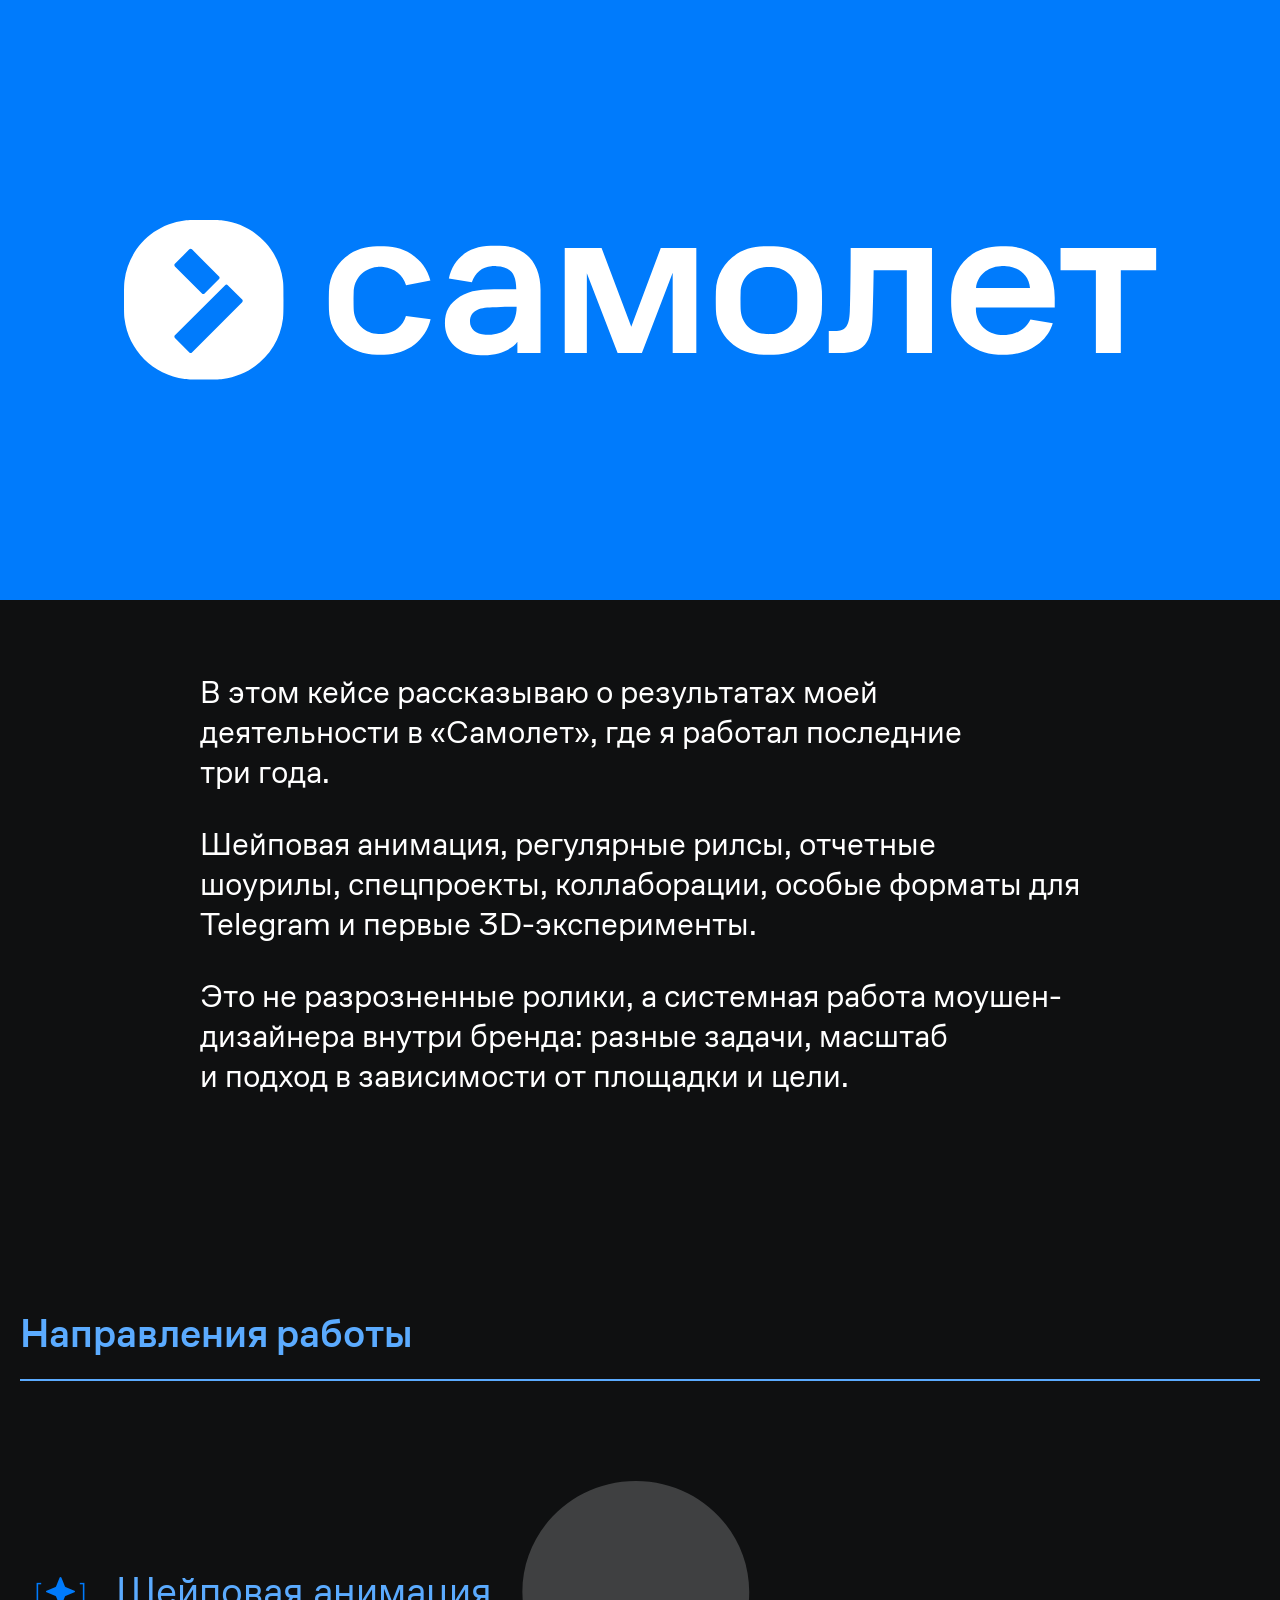
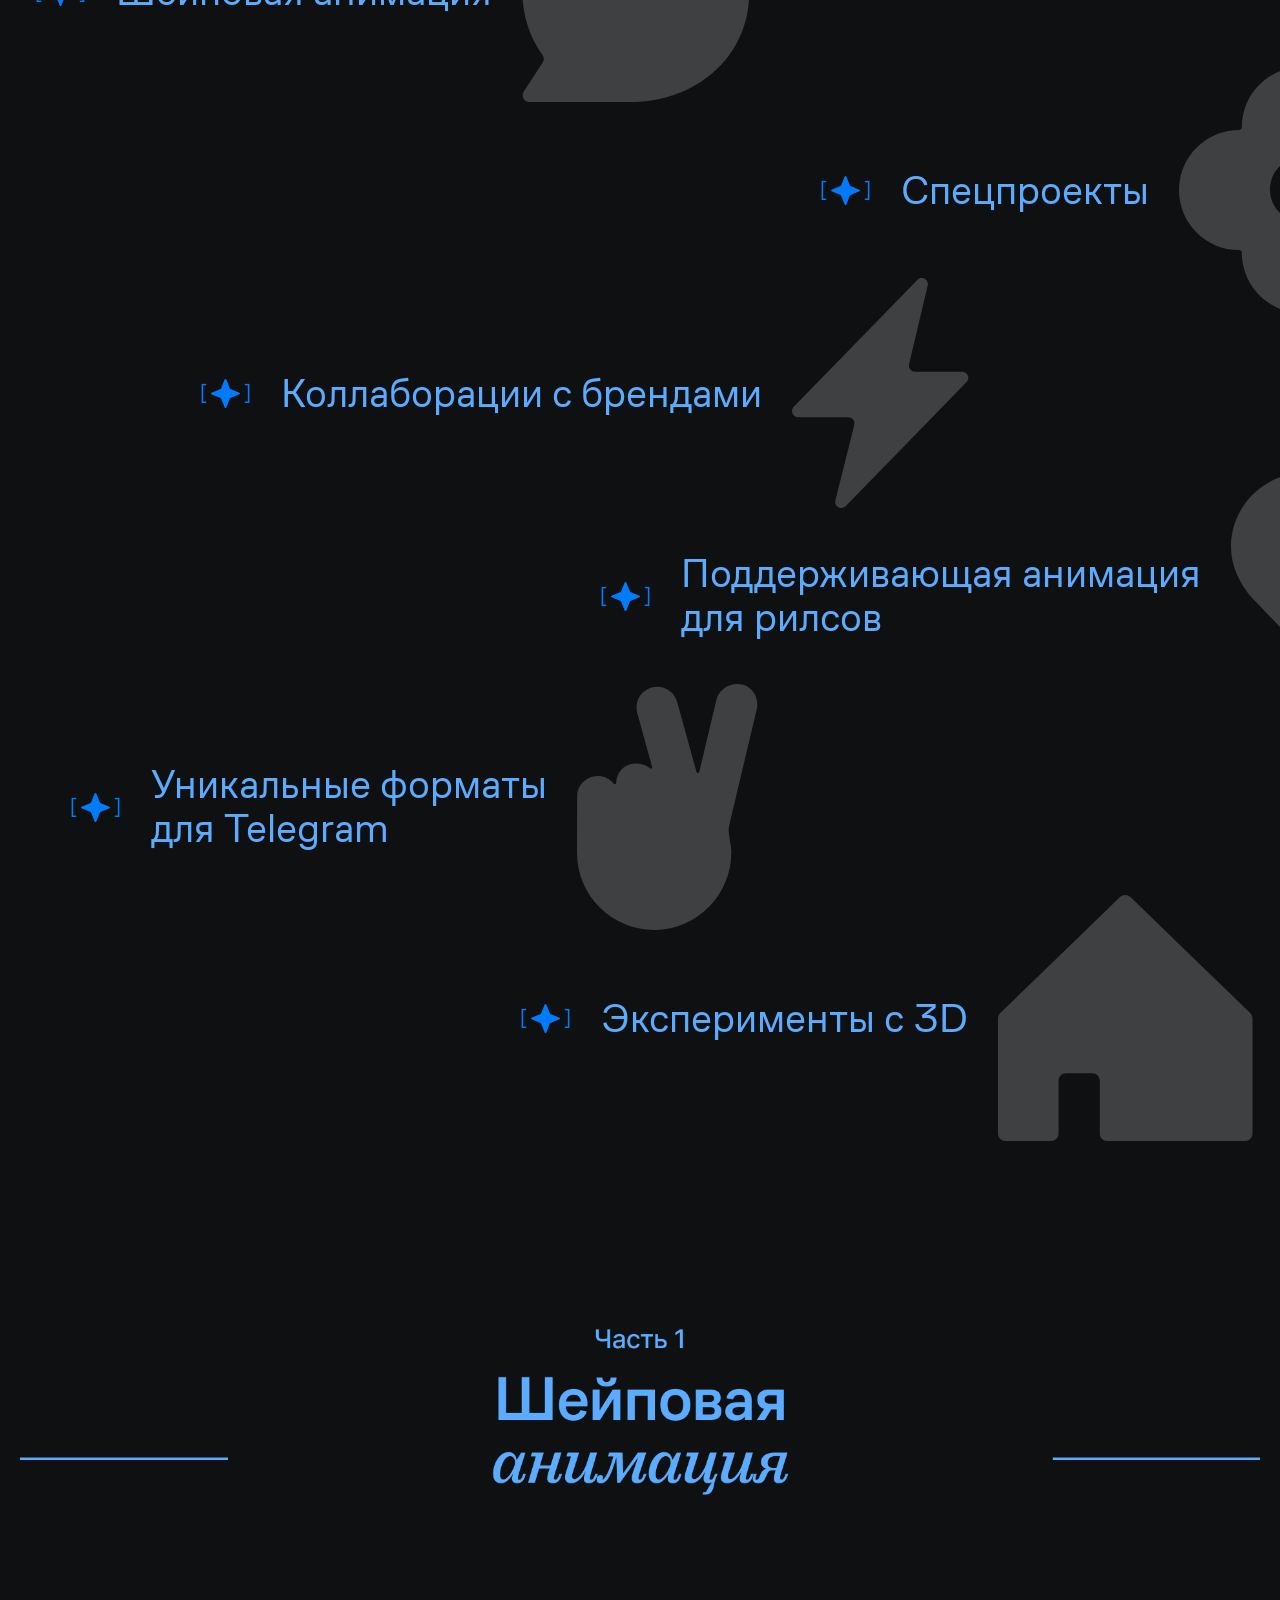
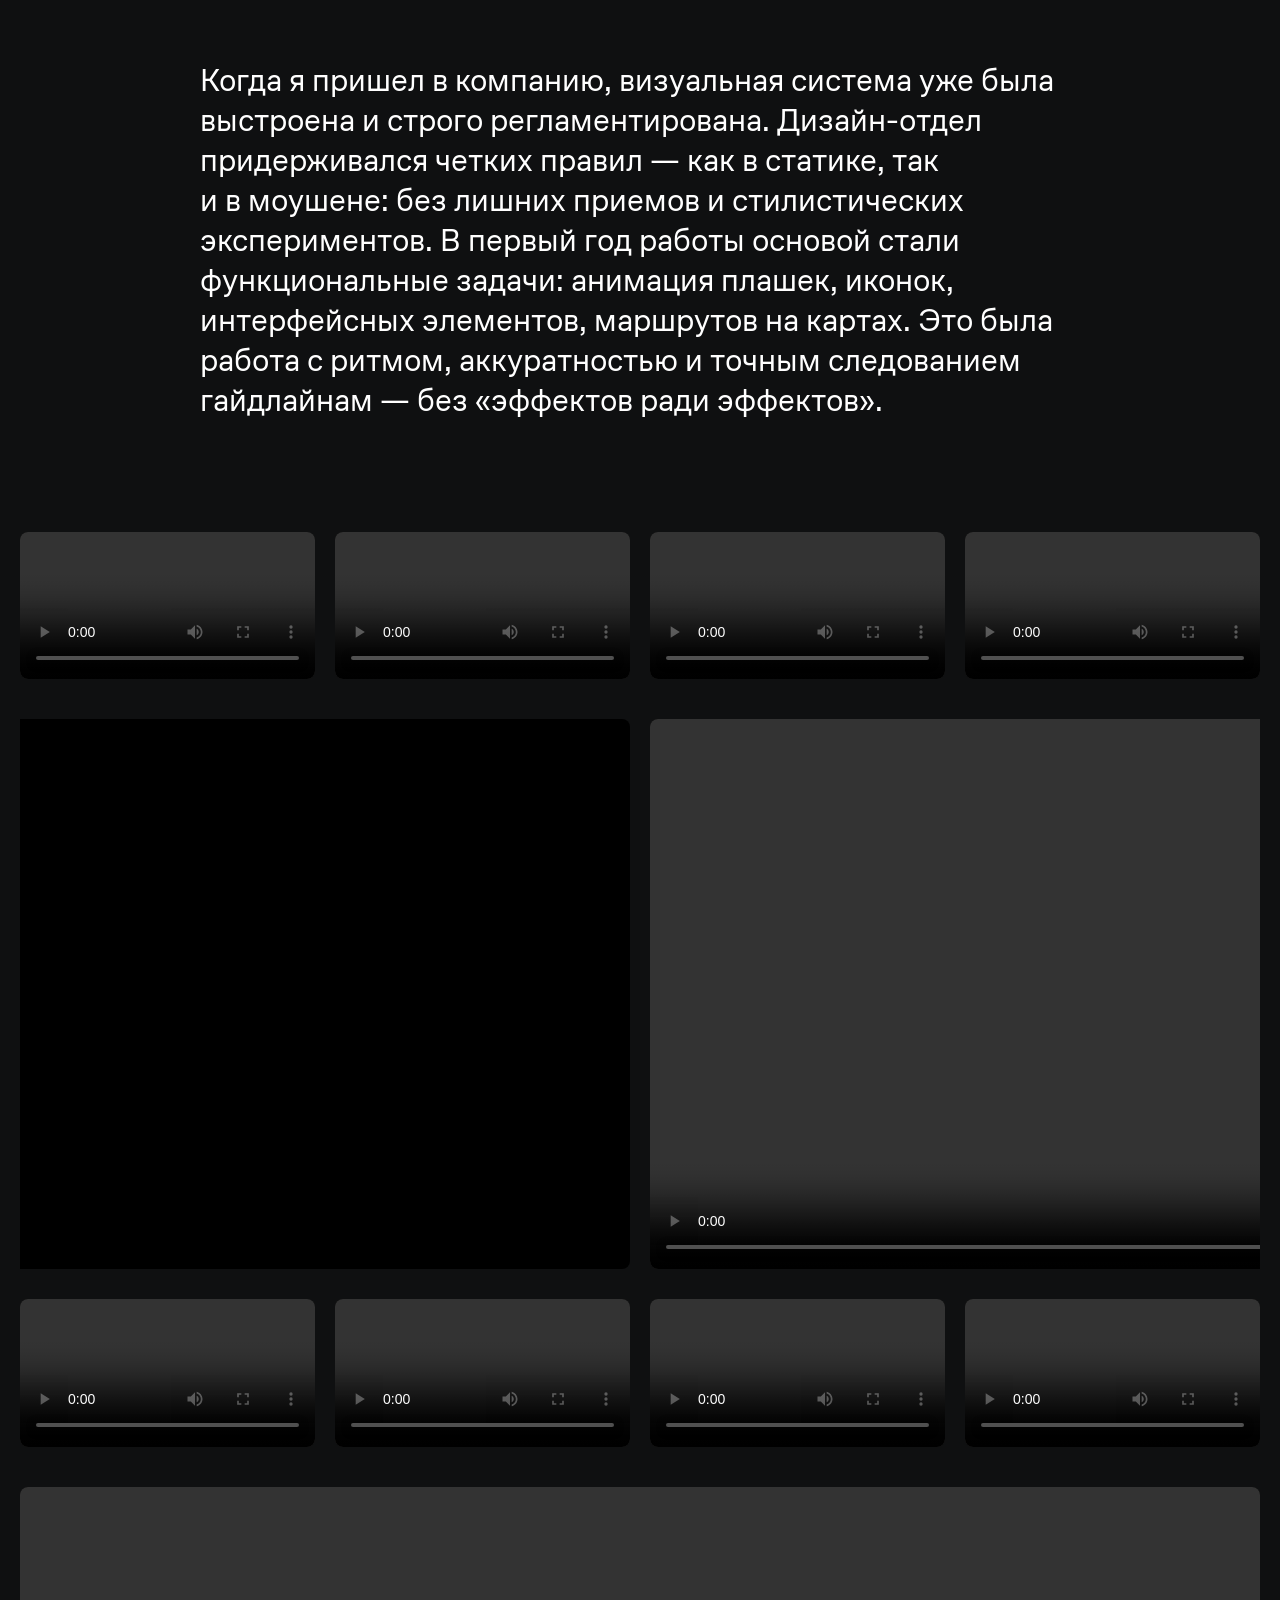
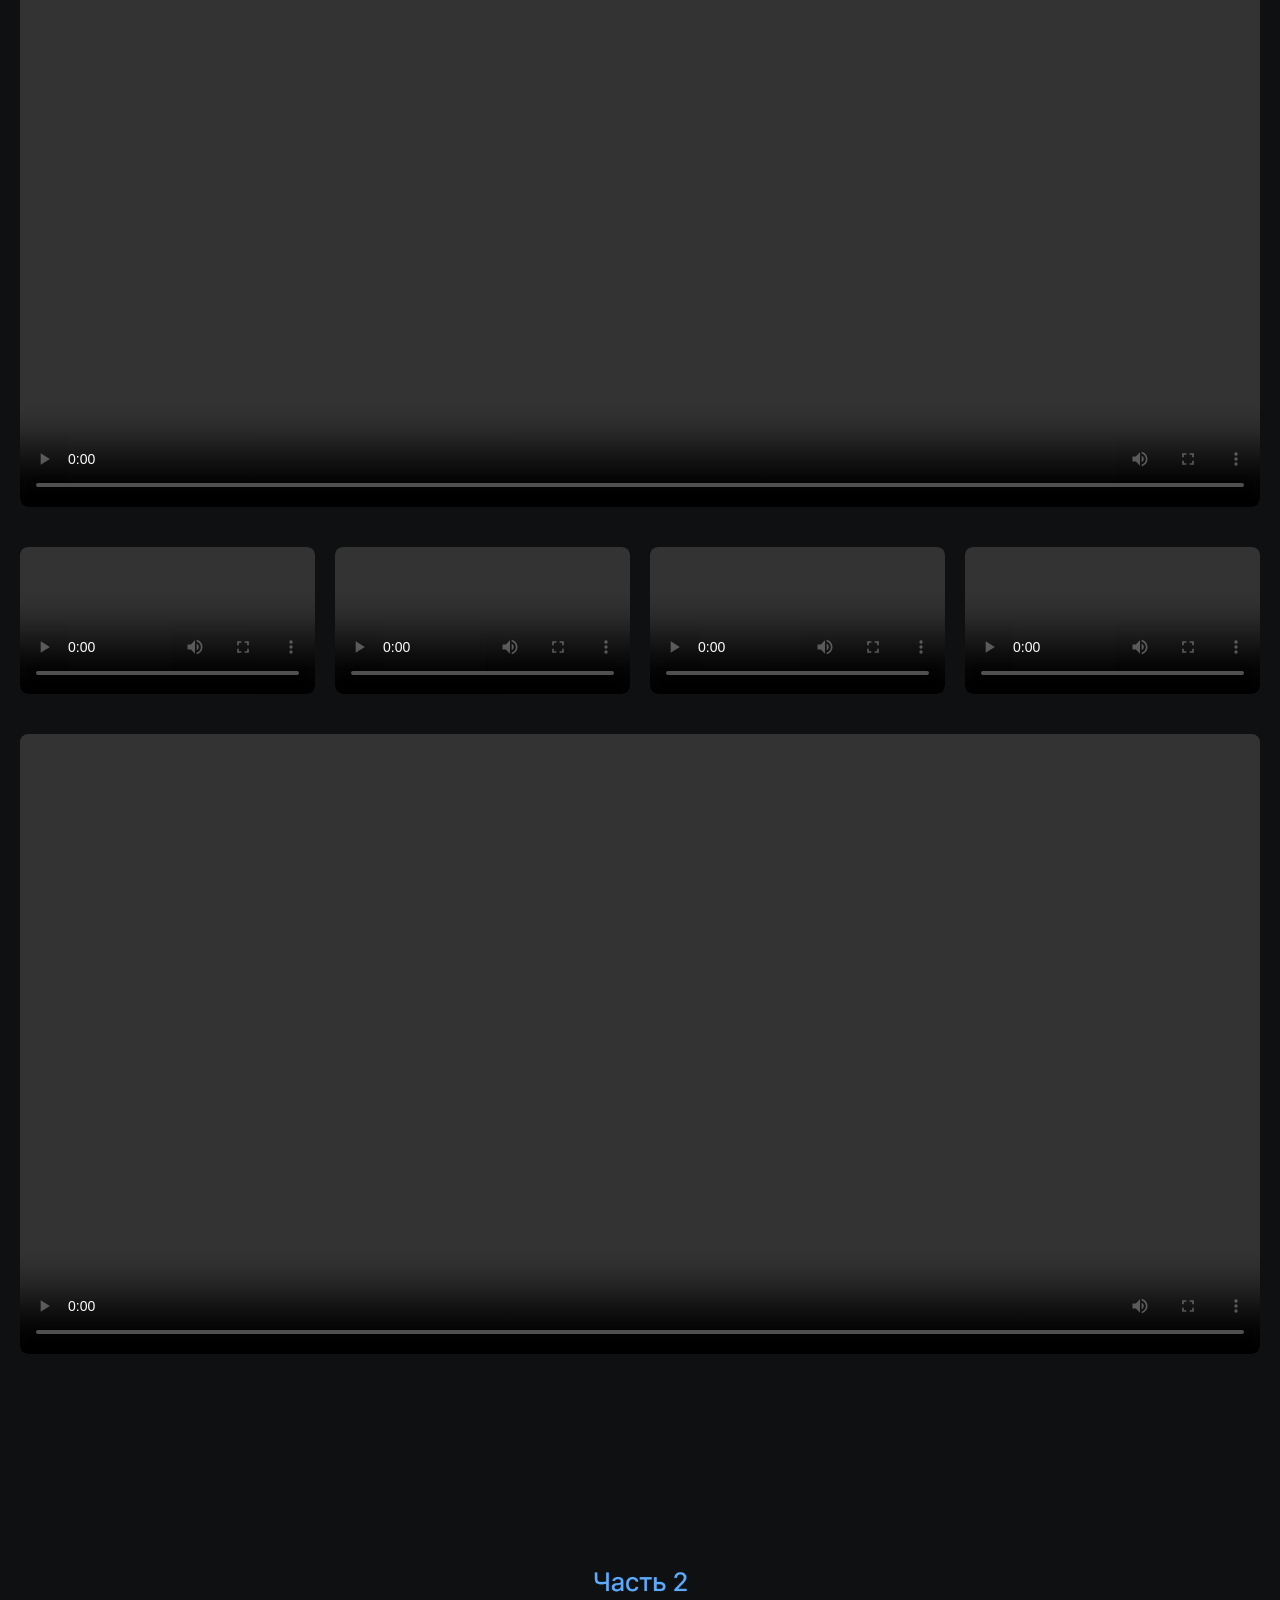
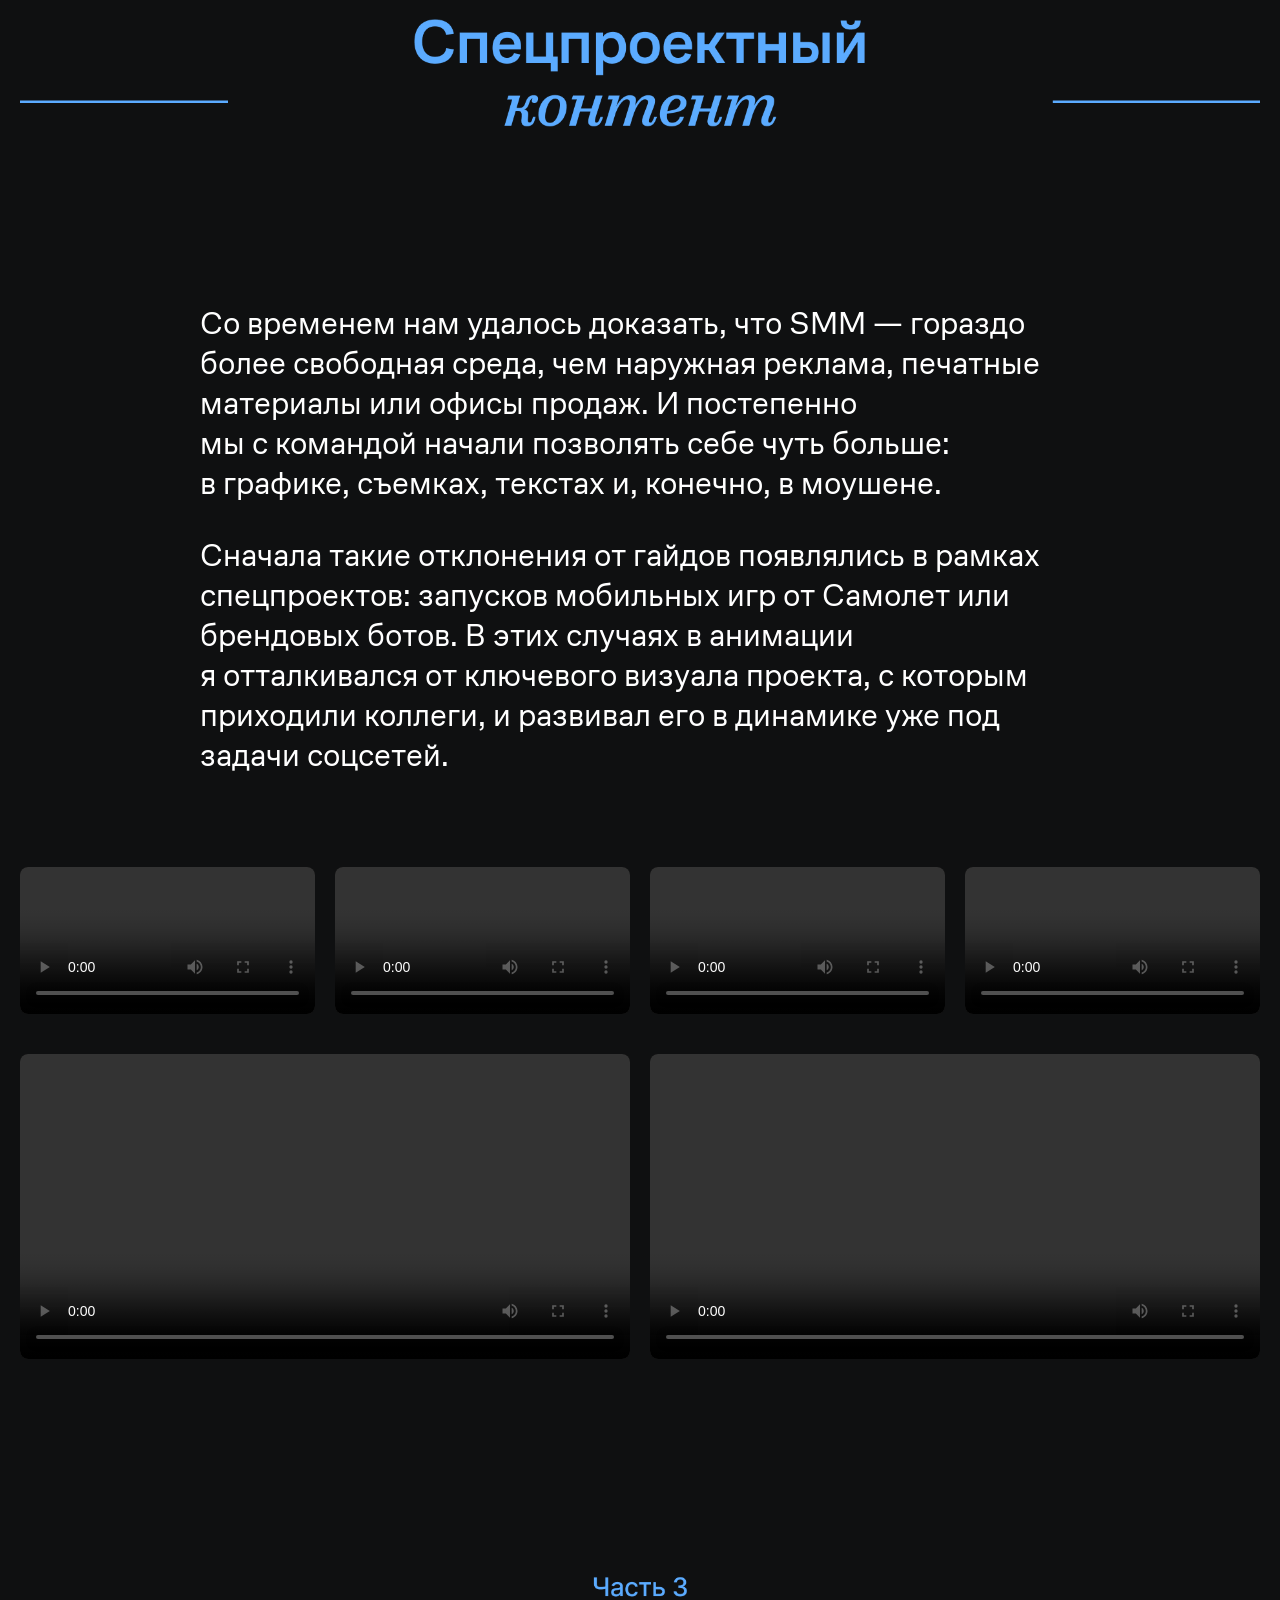
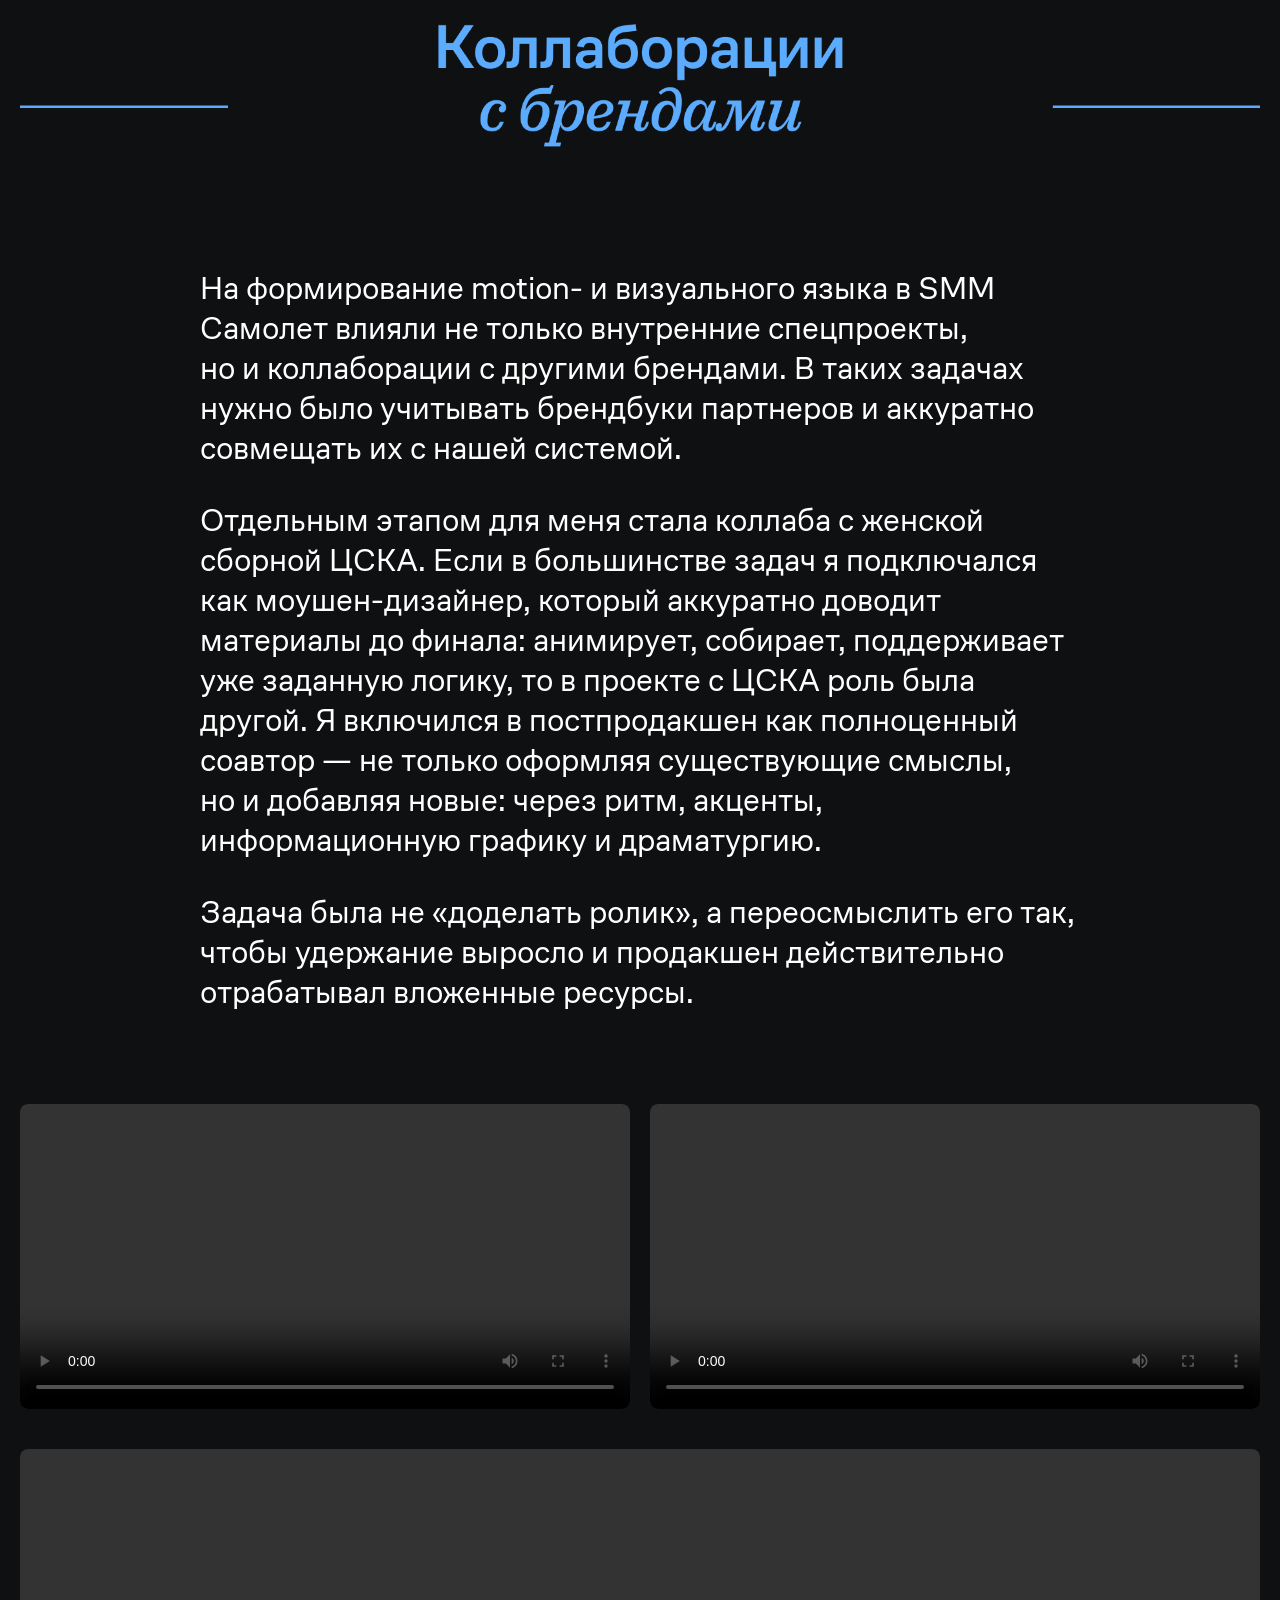
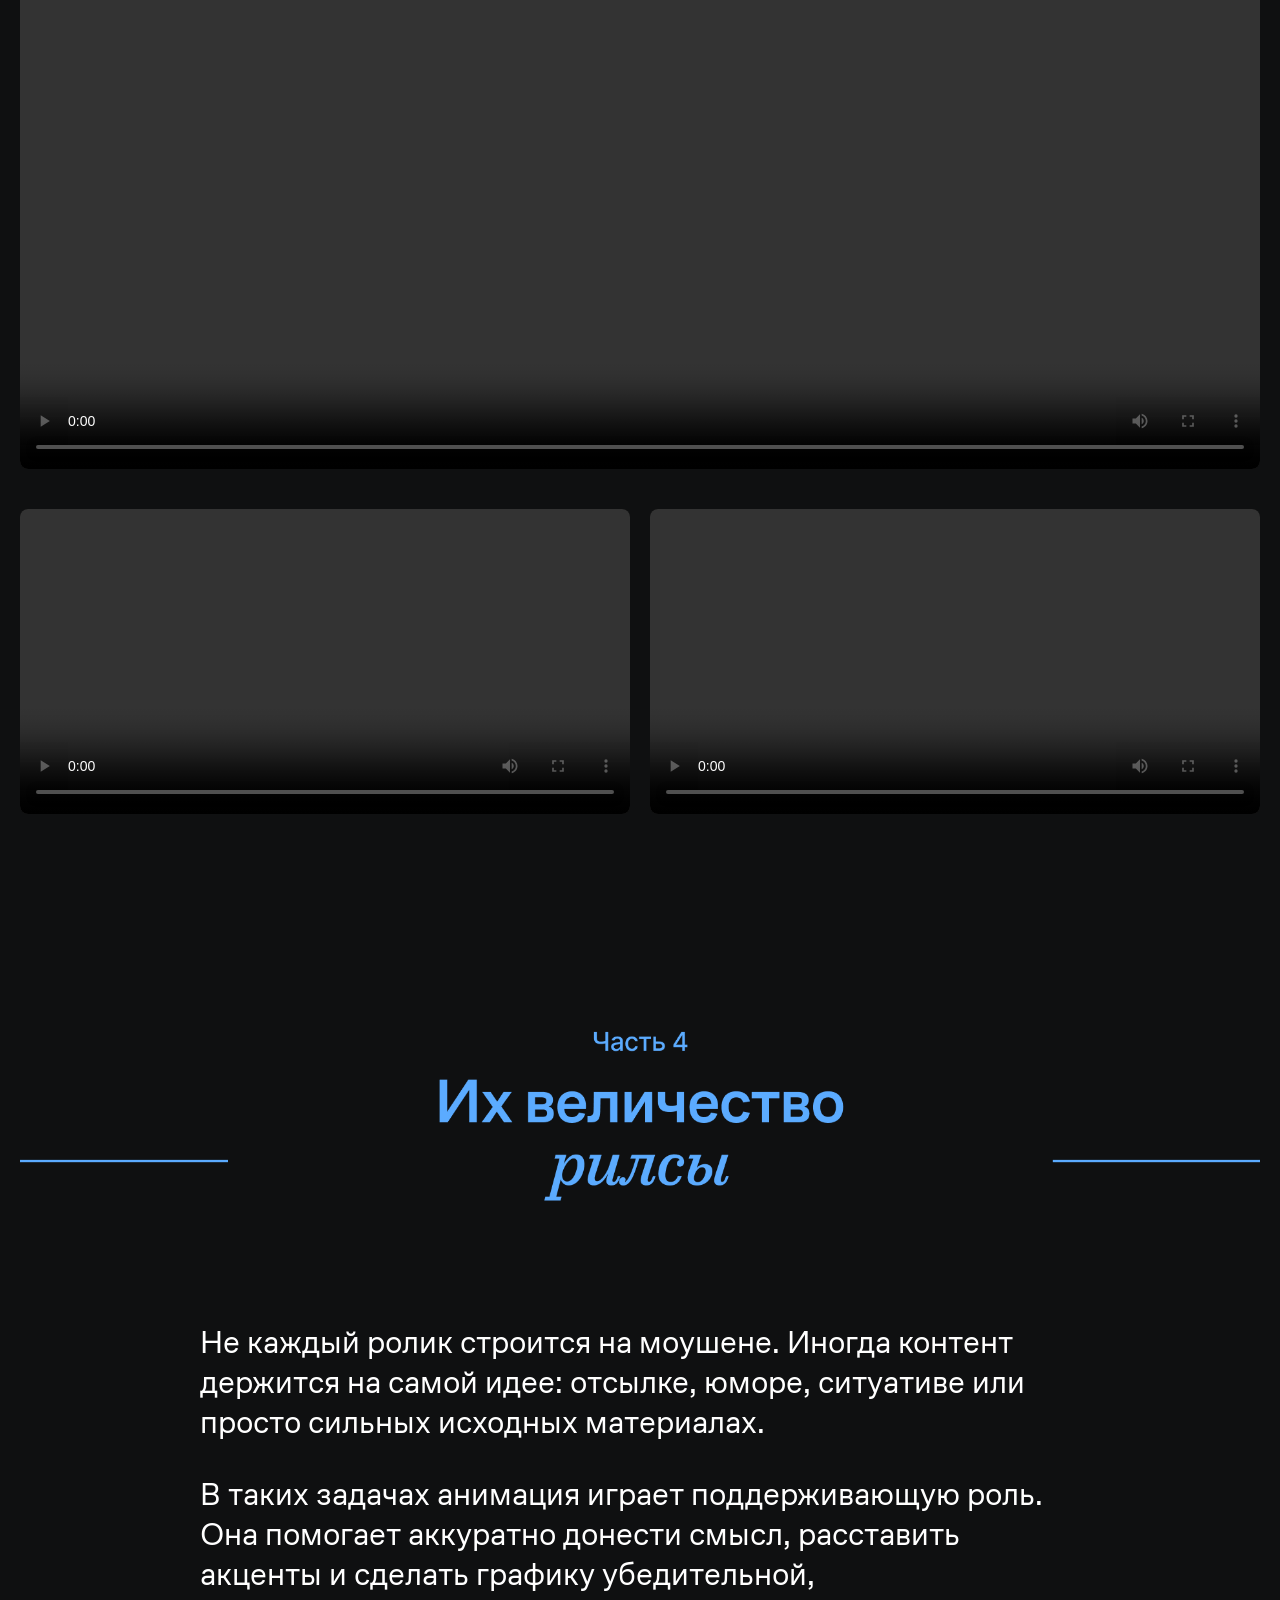
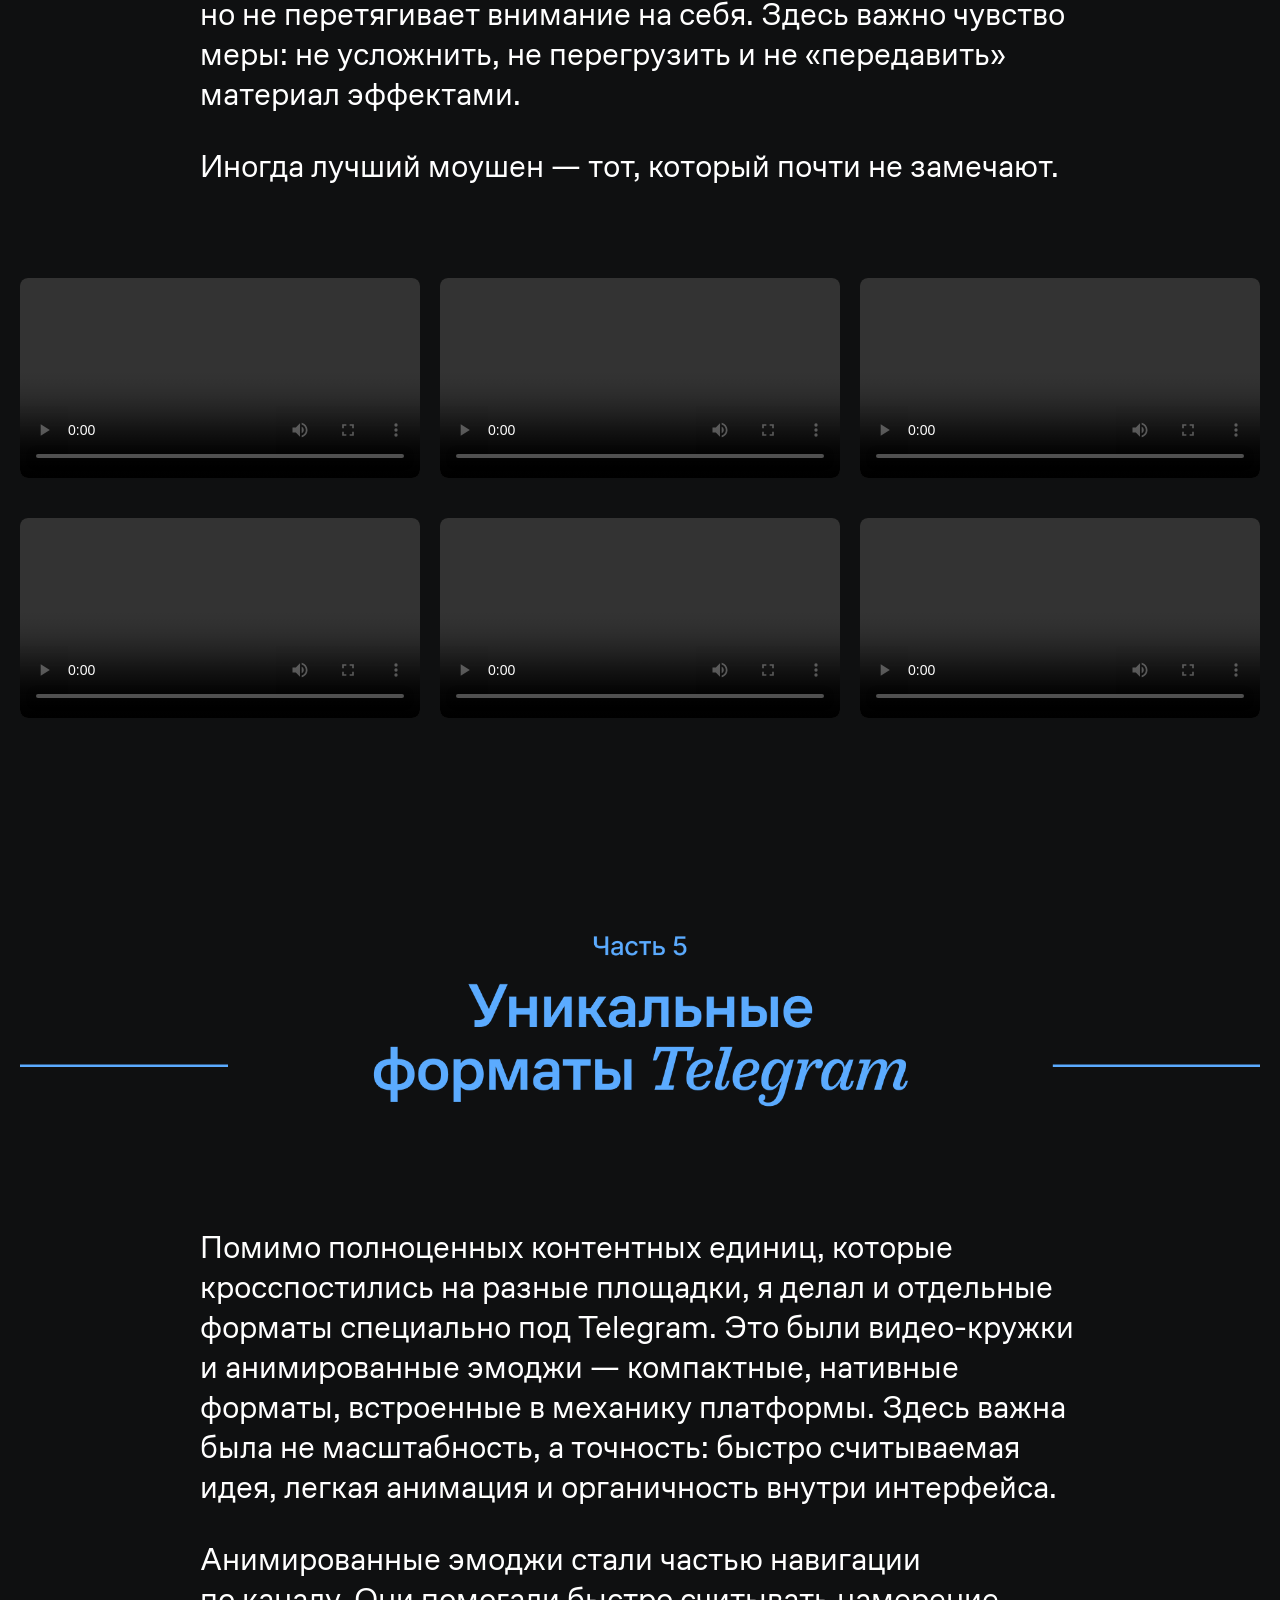
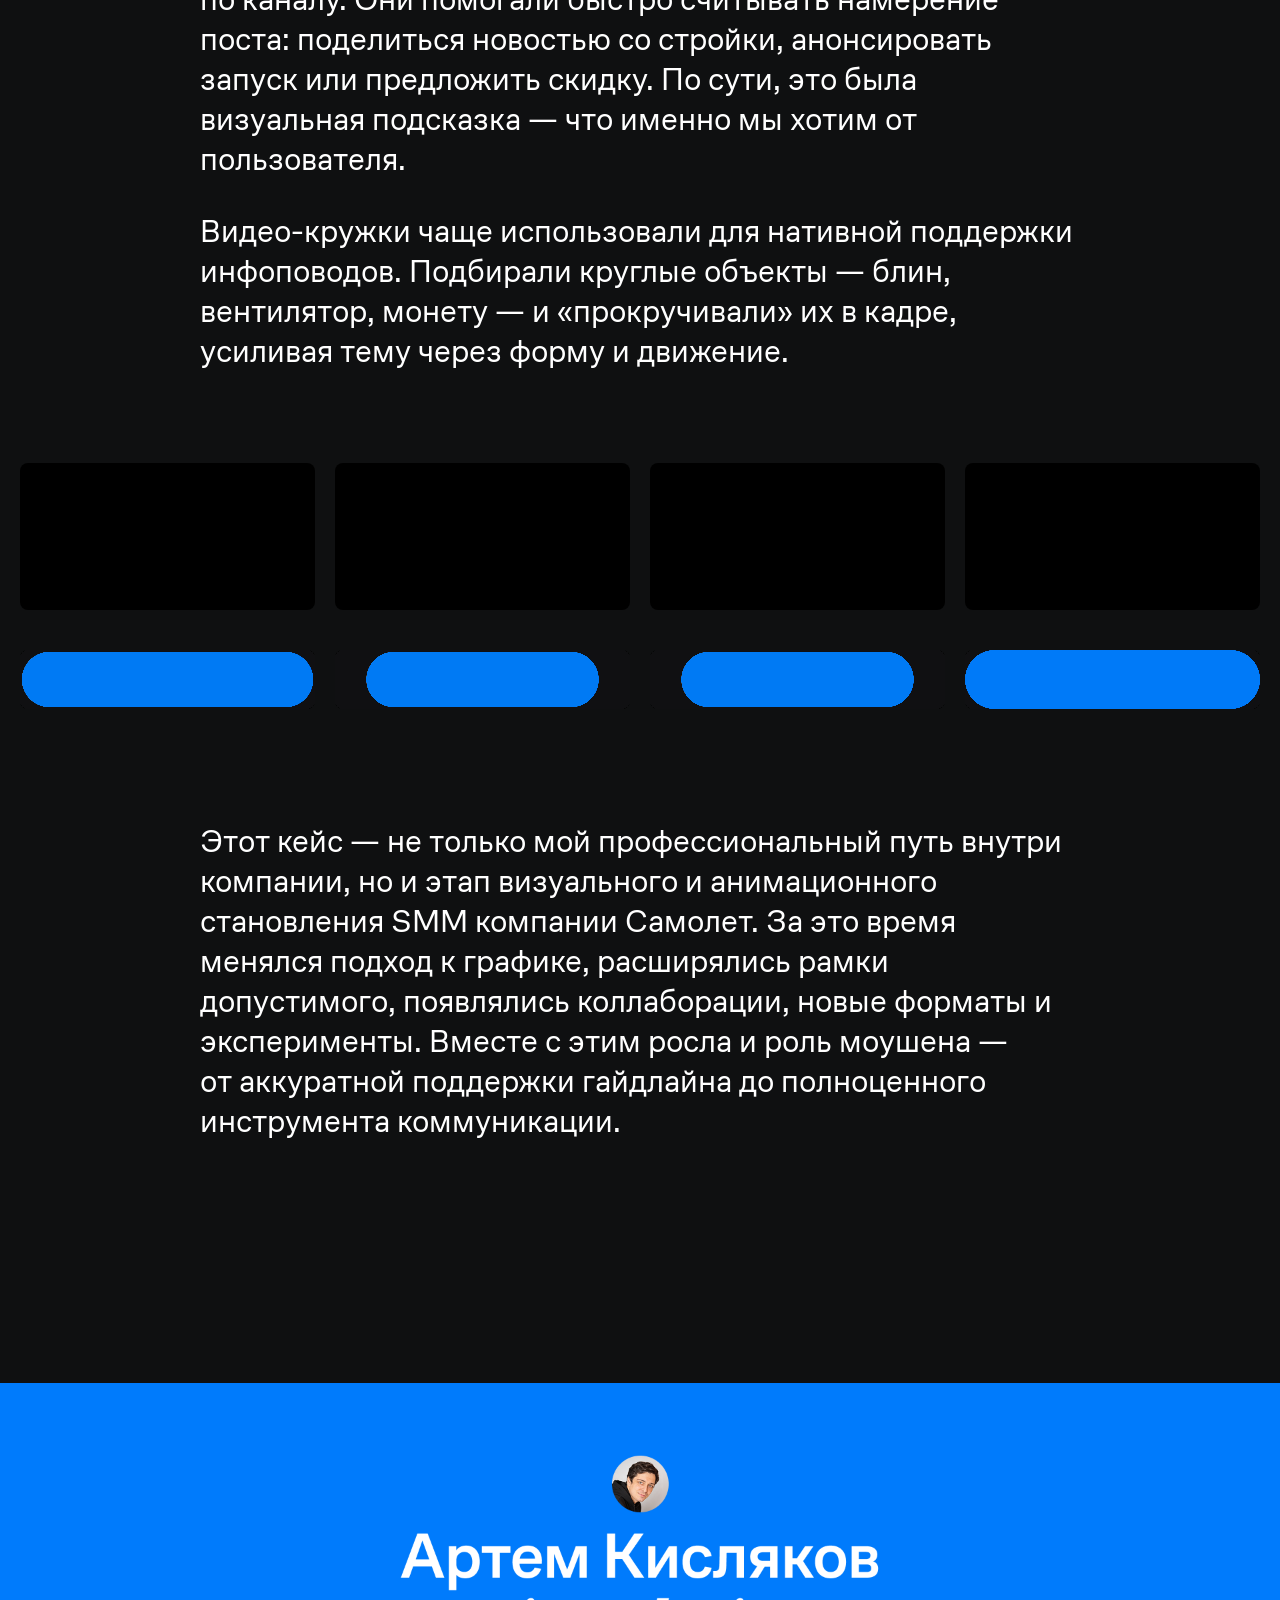
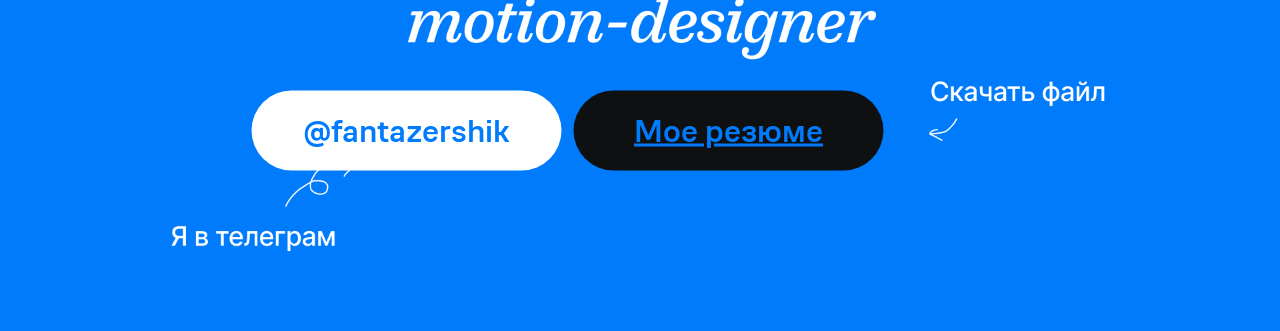
==== commit 34f90c30: "Подвигал подвал, убрал лишние знаки" ====
--- a/index.html
+++ b/index.html
@@ -386,7 +386,7 @@
         <h1>
             <p>Помимо полноценных контентных единиц, которые кросспостились на разные площадки, я делал и отдельные форматы специально под Telegram.
 Это были видео-кружки и анимированные эмоджи — компактные, нативные форматы, встроенные в механику платформы. Здесь важна была не масштабность, а точность: быстро считываемая идея, легкая анимация и органичность внутри интерфейса.</p>
-<p>Анимированные эмоджи стали частью навигации<br>по каналу. Они помогали быстро считывать намерение поста: поделиться новостью со стройки, анонсировать запуск или предложить скидку. По сути, это была визуальная подсказка — что именно мы хотим от пользователя.</<p></p>>
+<p>Анимированные эмоджи стали частью навигации<br>по каналу. Они помогали быстро считывать намерение поста: поделиться новостью со стройки, анонсировать запуск или предложить скидку. По сути, это была визуальная подсказка — что именно мы хотим от пользователя.</p>
             <p>Видео-кружки чаще использовали для нативной поддержки инфоповодов. Подбирали круглые объекты — блин, вентилятор, монету — и «прокручивали» их в кадре, усиливая тему через форму и движение.</p>
         </h1>
     </div>
--- a/css.css
+++ b/css.css
@@ -349,7 +349,7 @@
 .buttons-container {
     position: absolute;
     top: 67%;
-    left: 53%;
+    left: 50%;
     transform: translate(-50%, -50%);
     display: flex;
     gap: 12px;
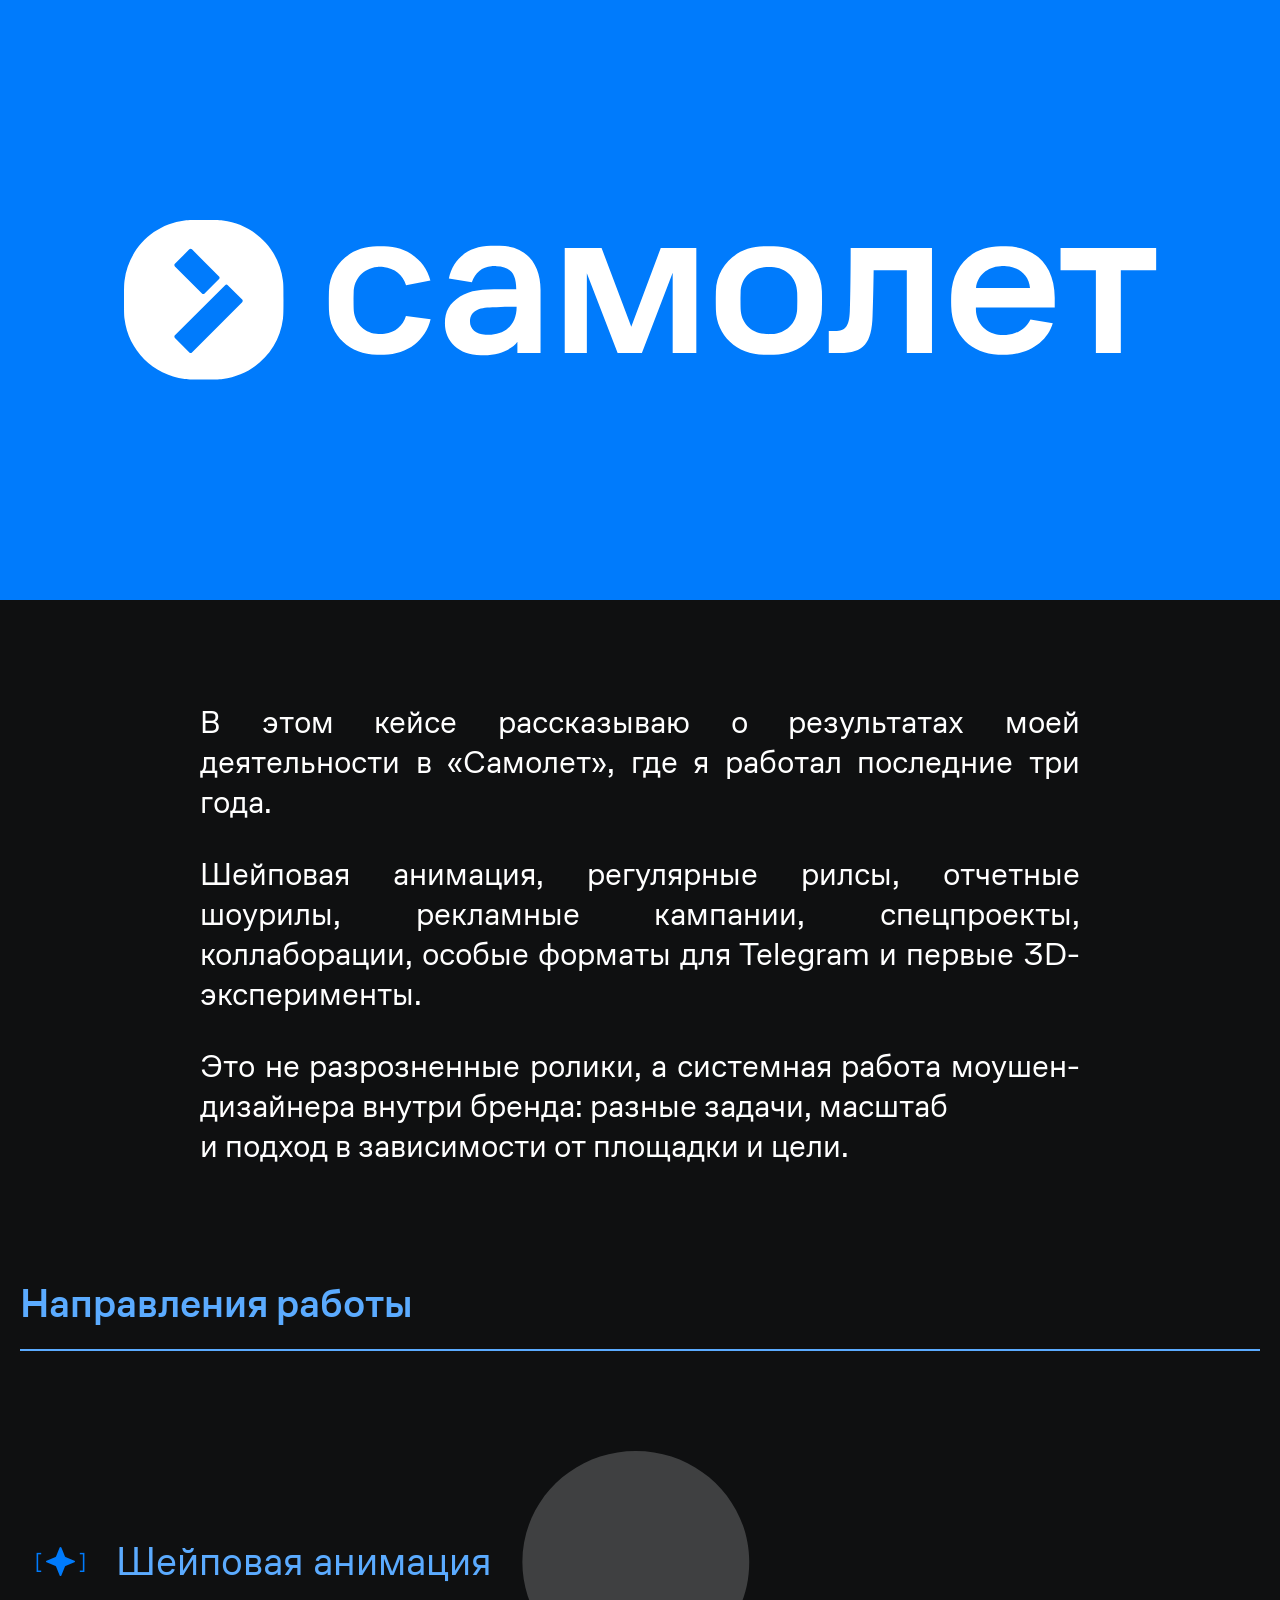
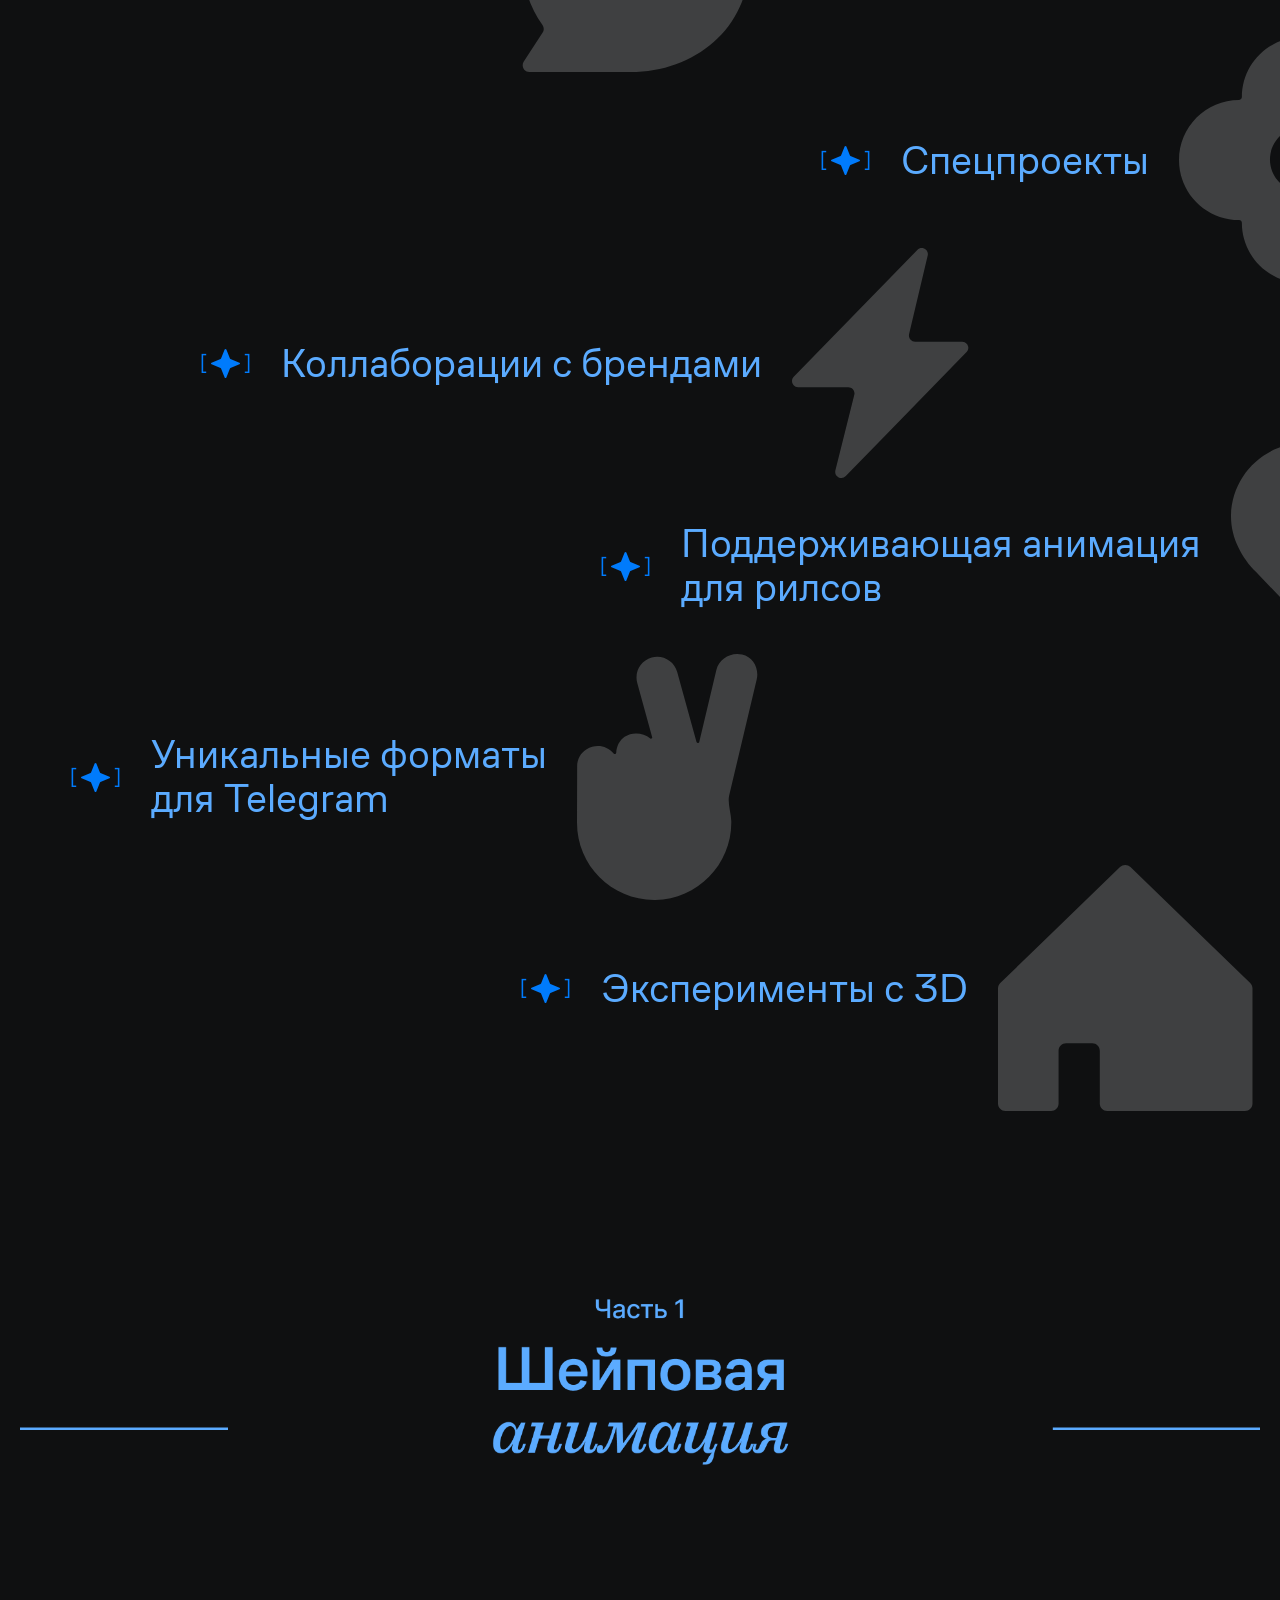
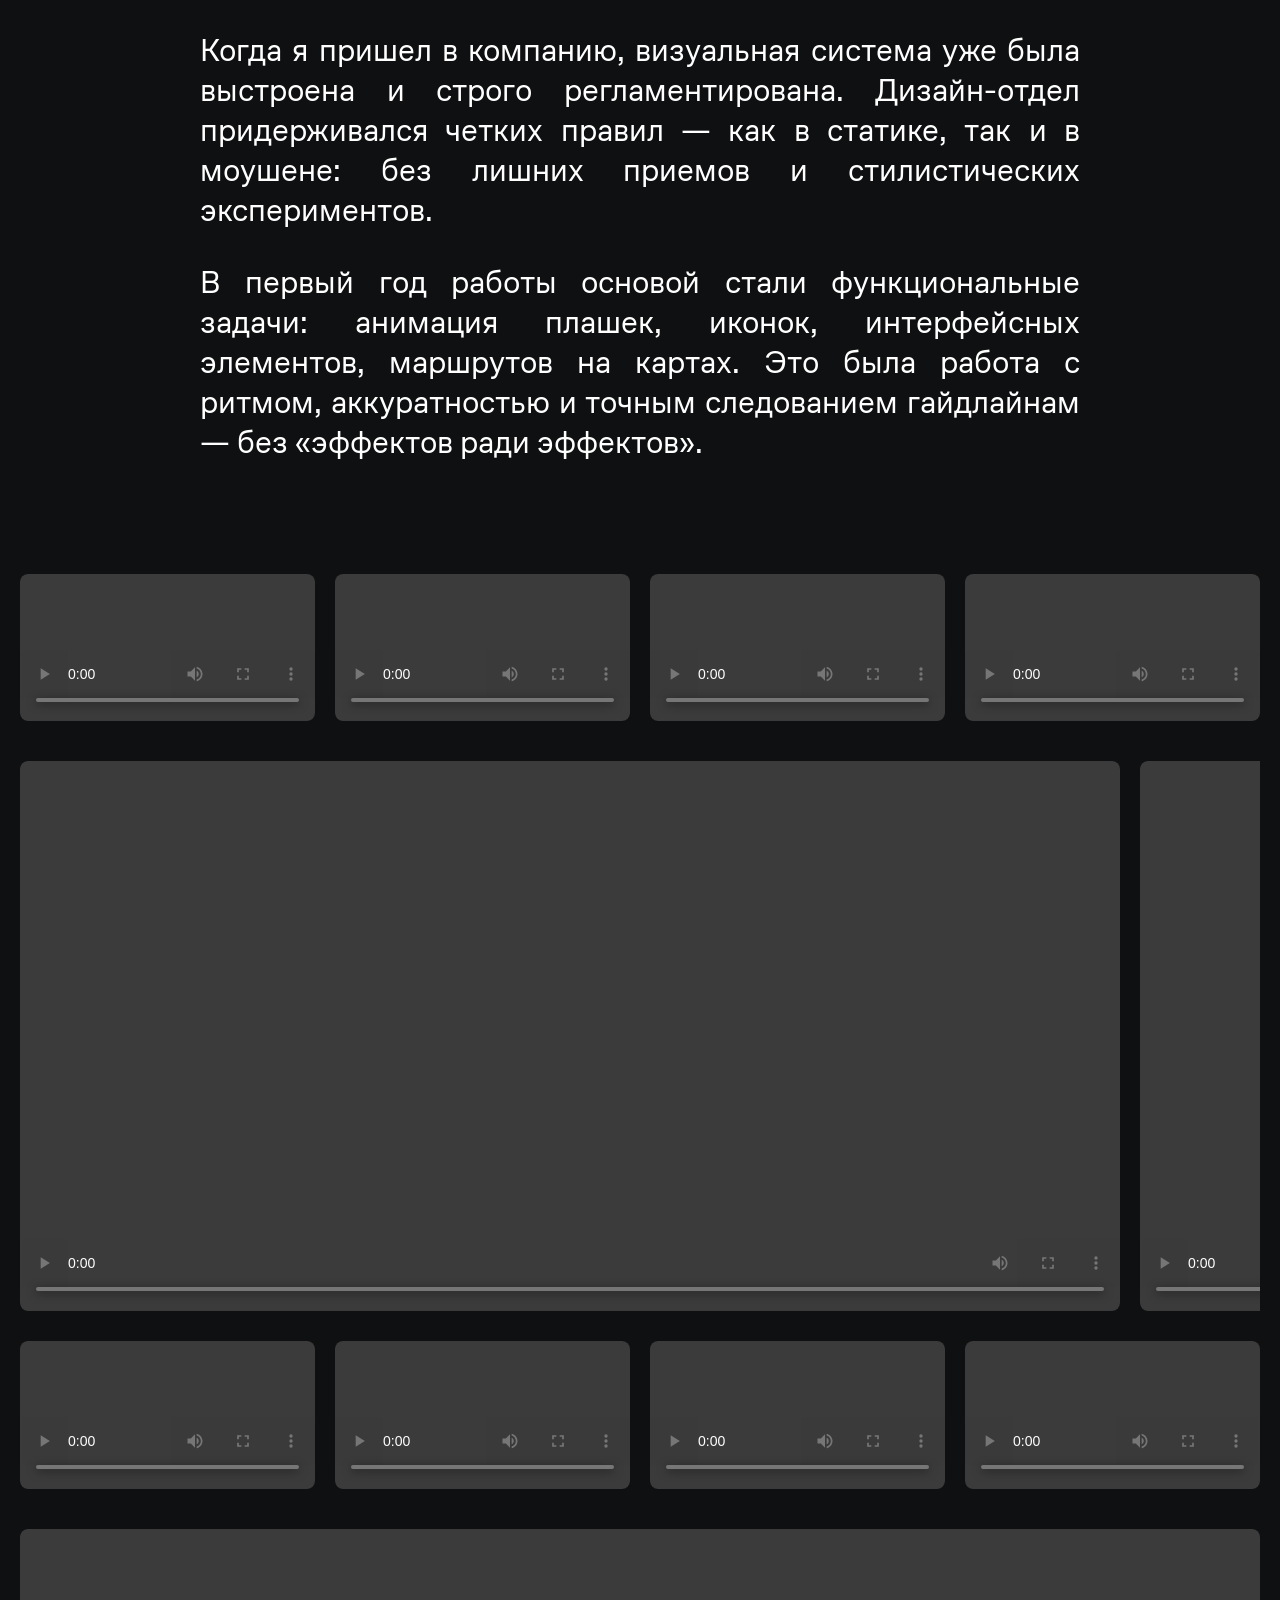
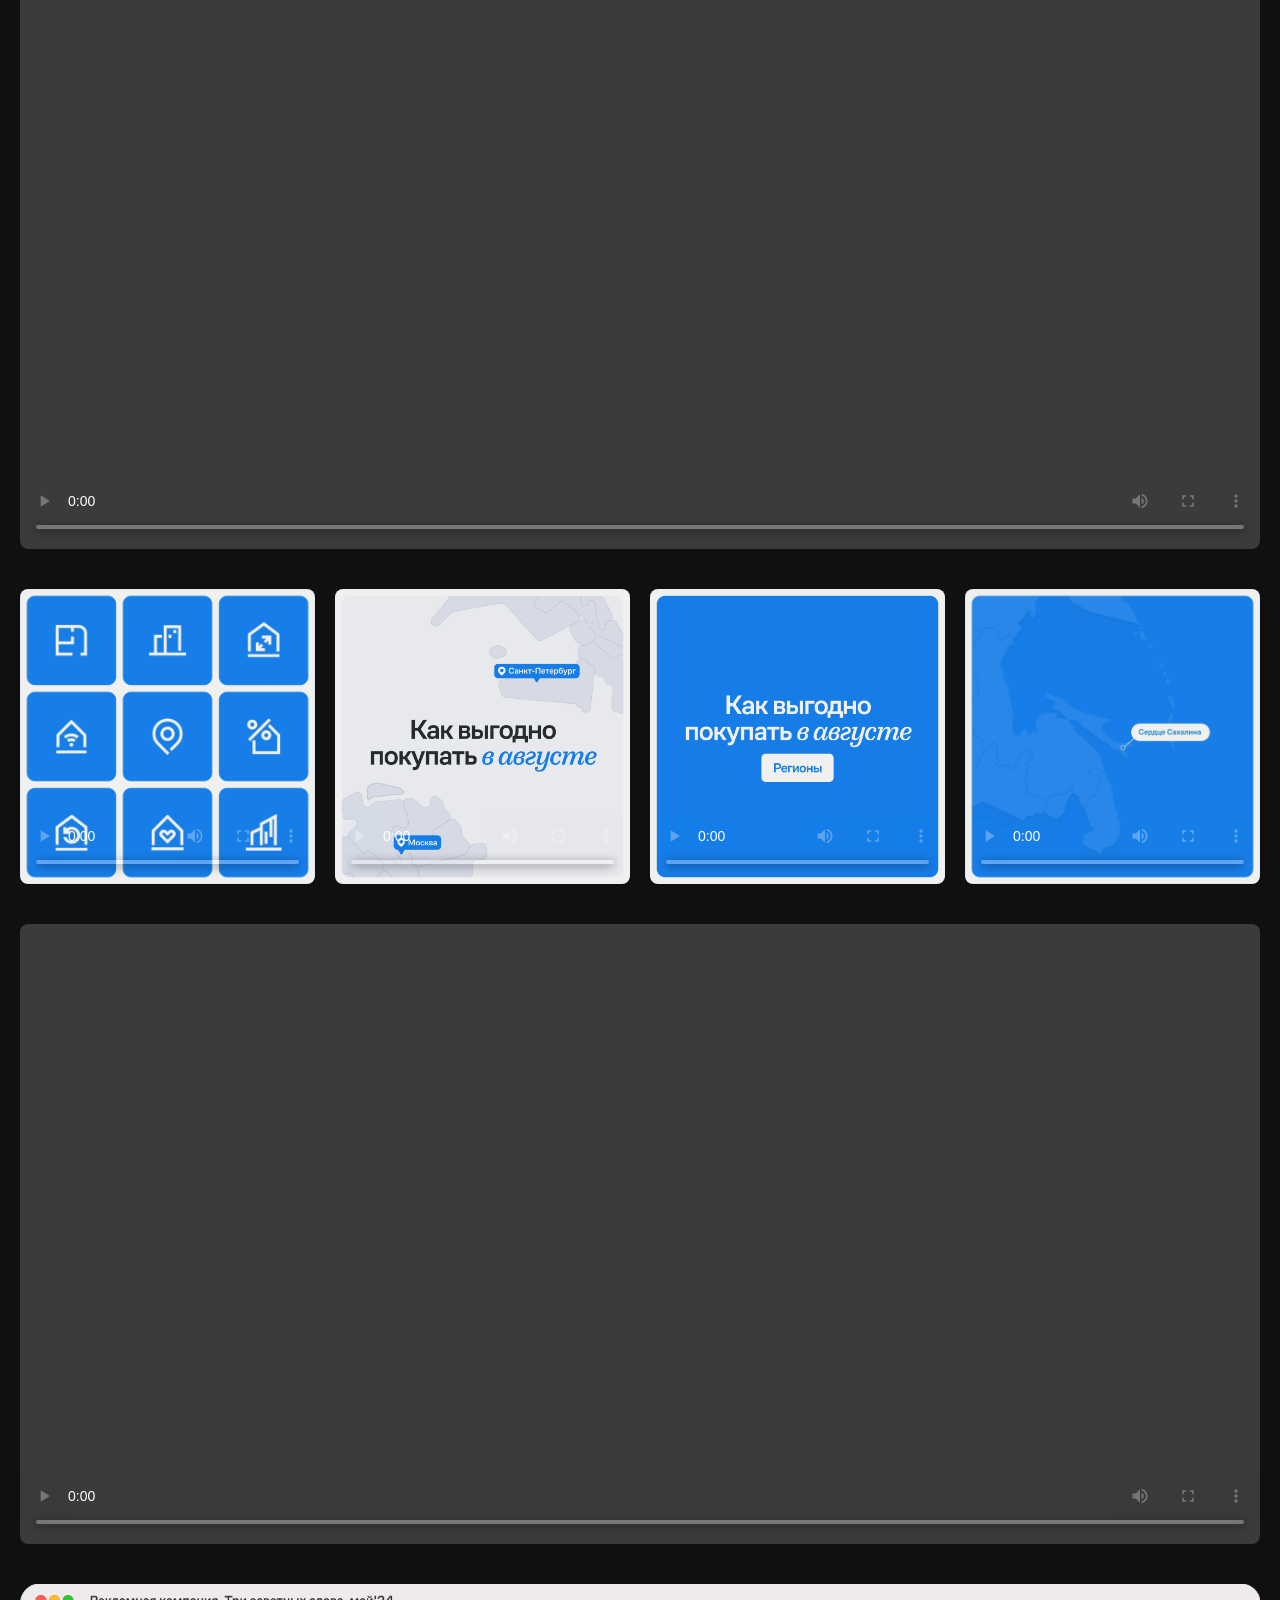
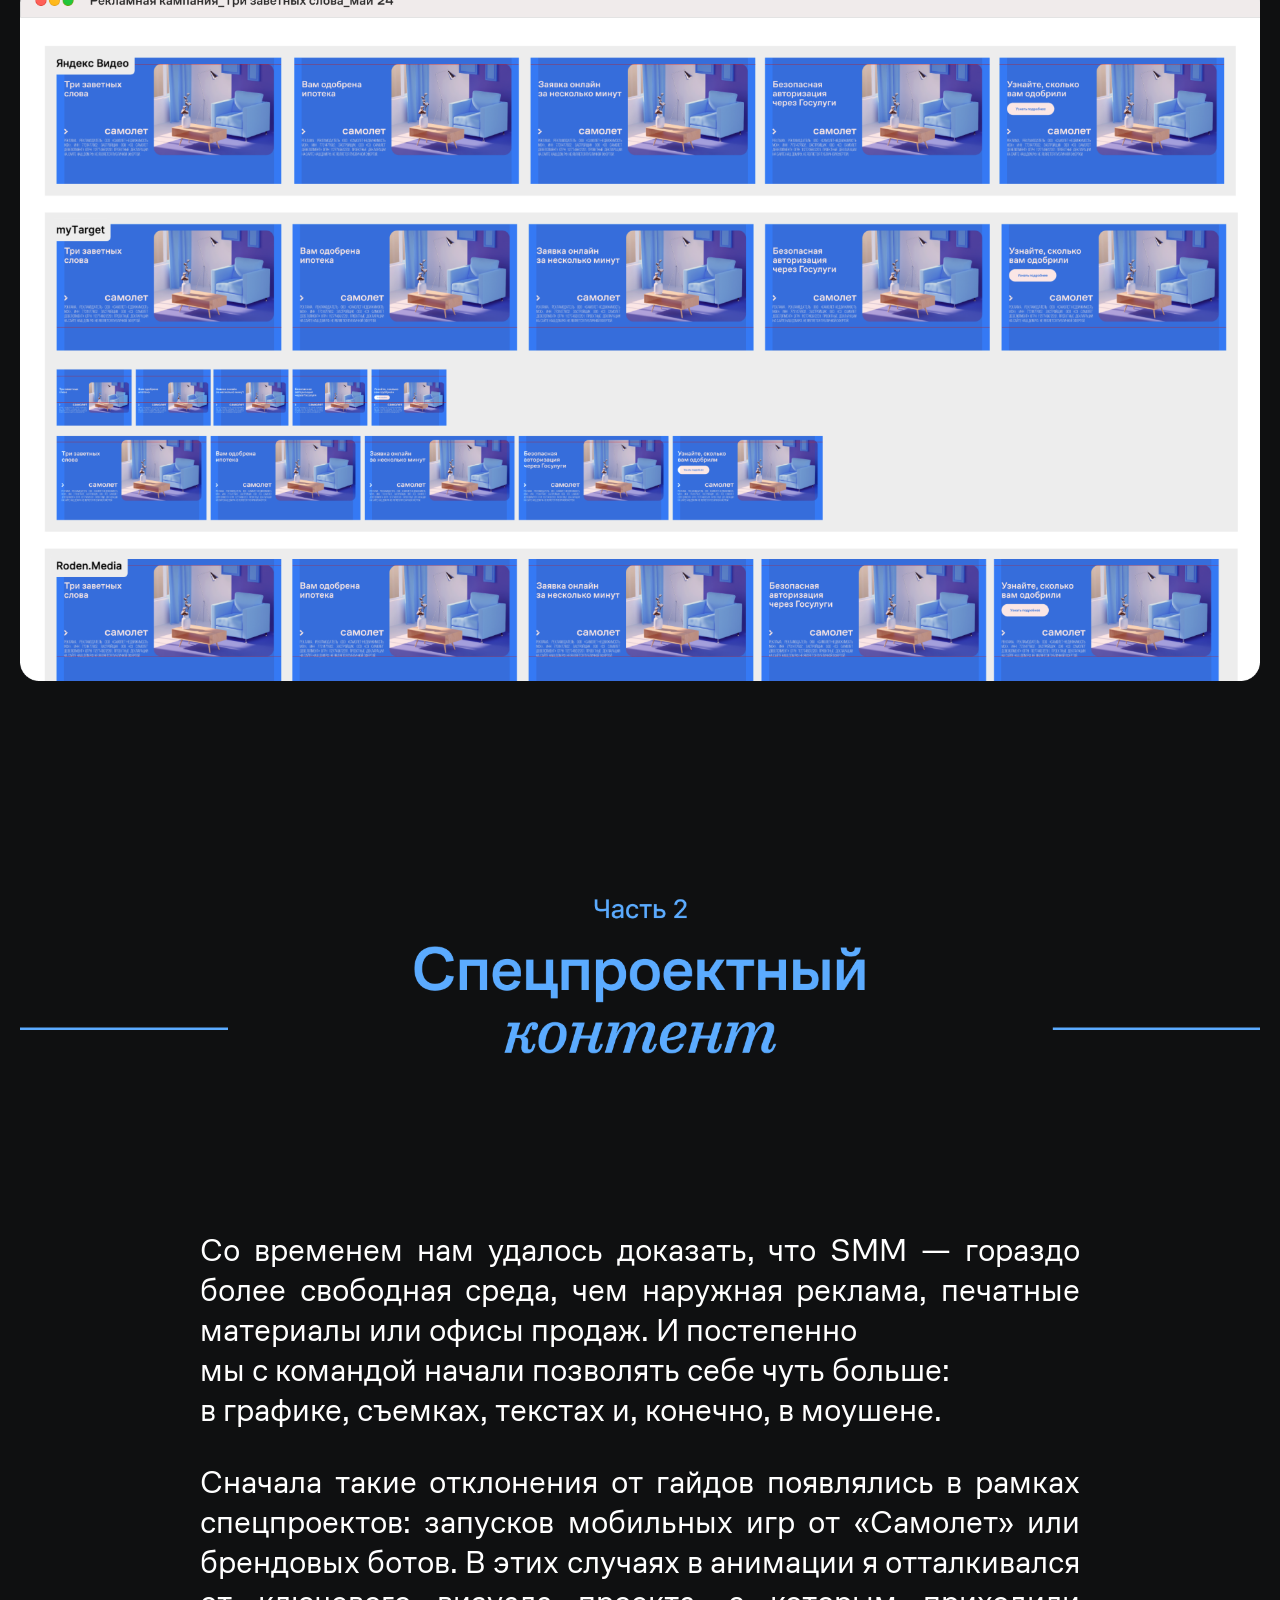
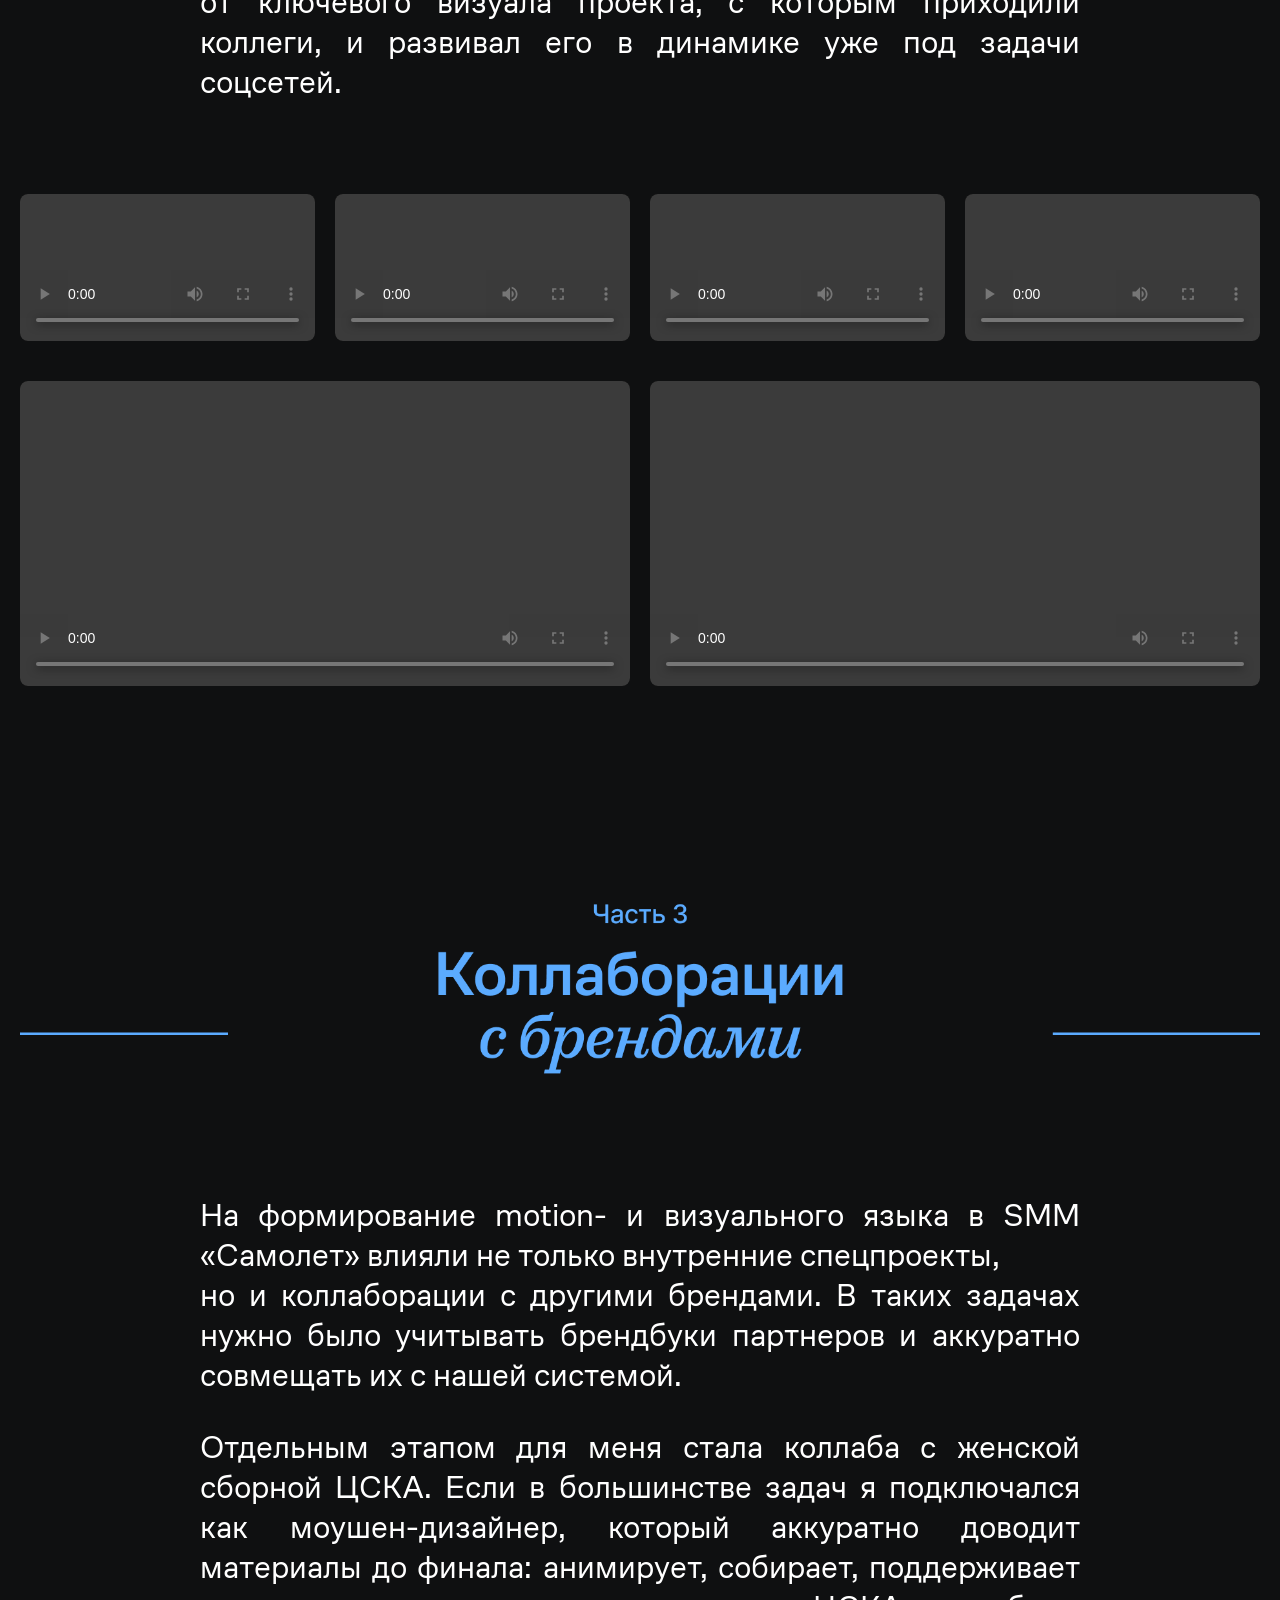
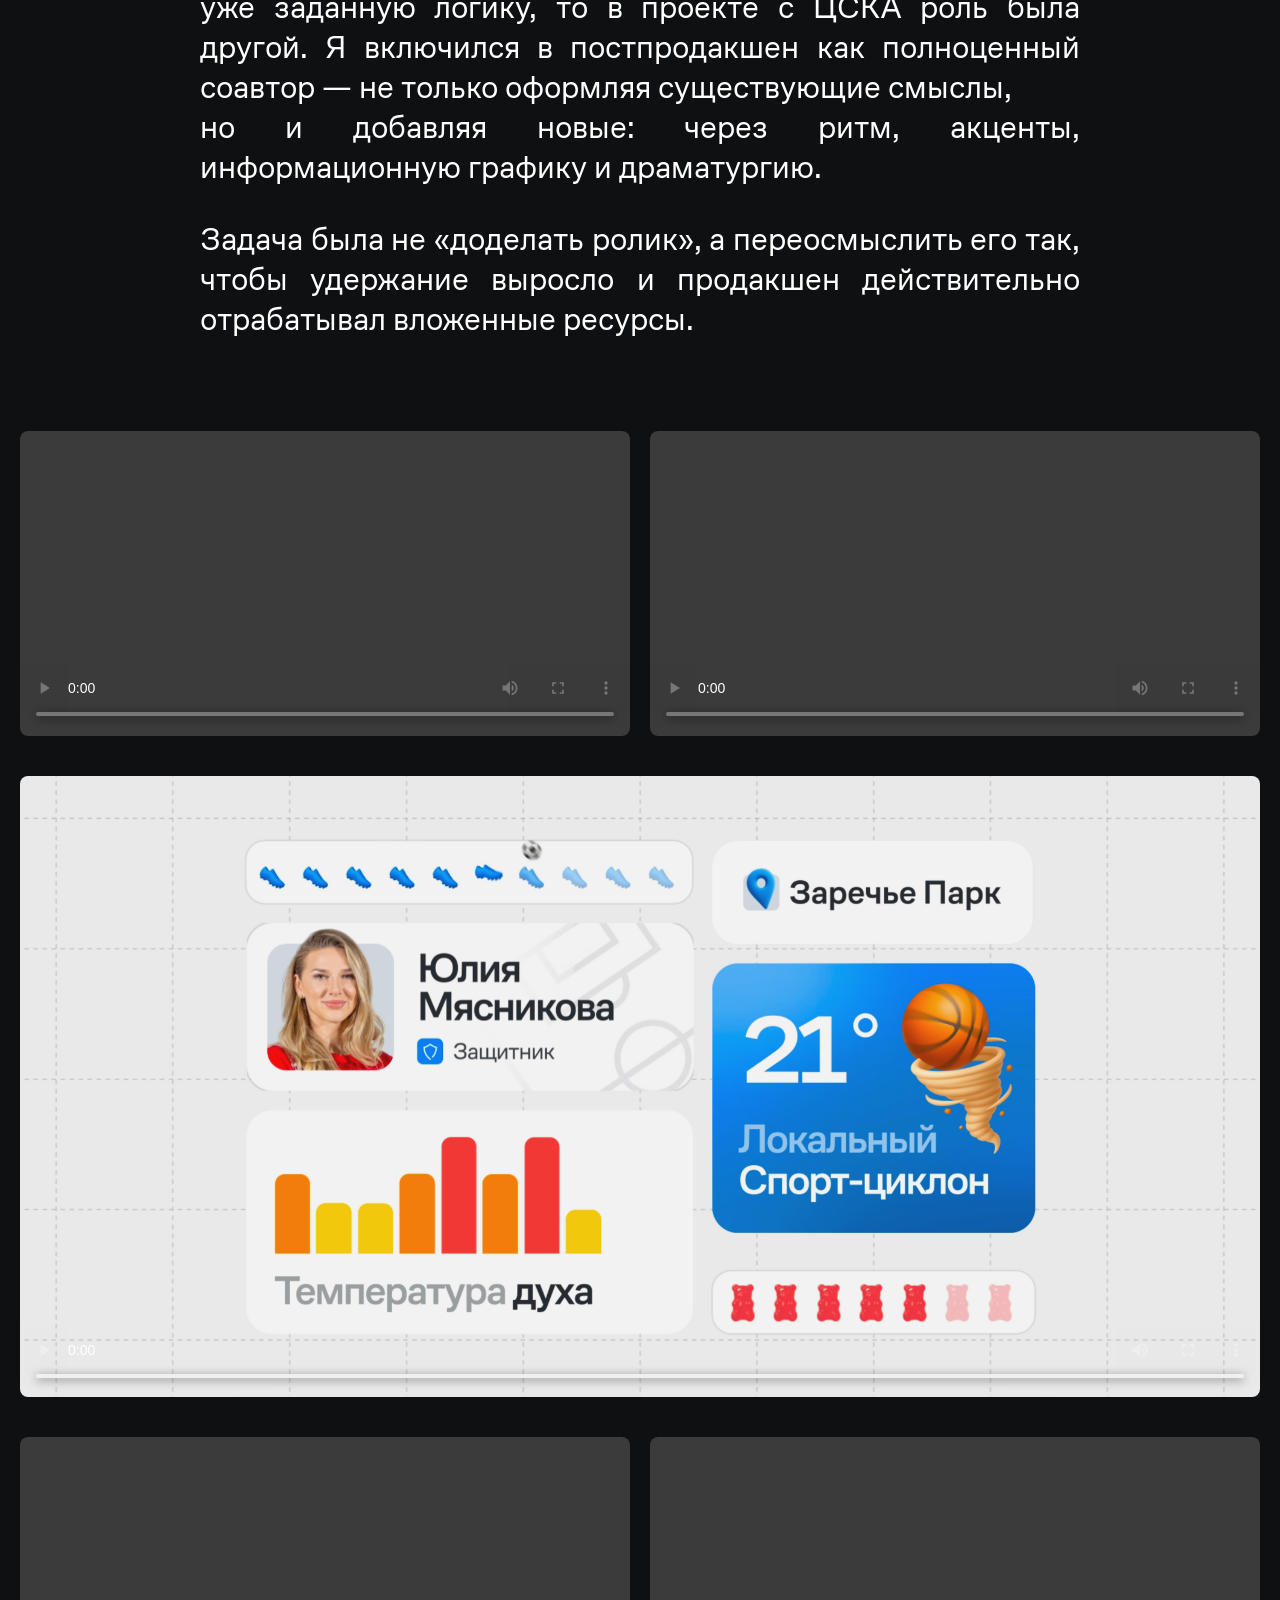
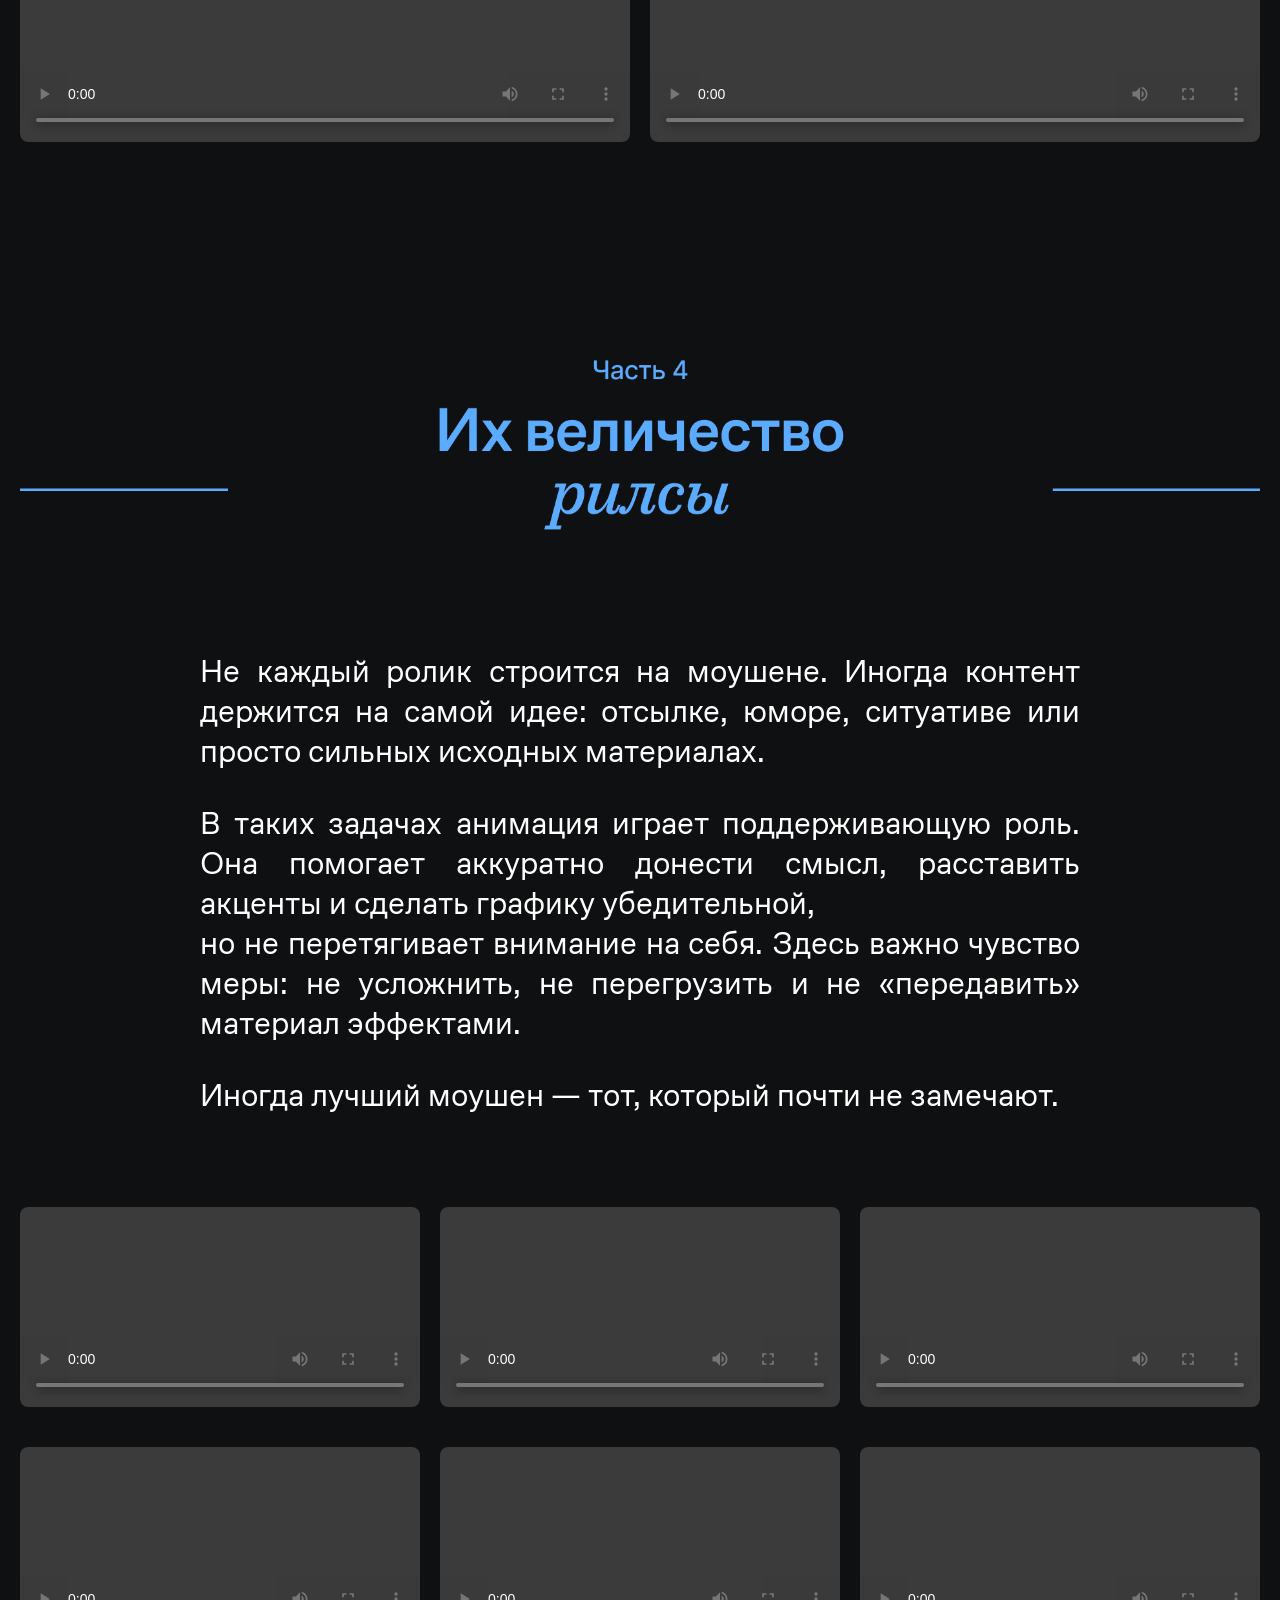
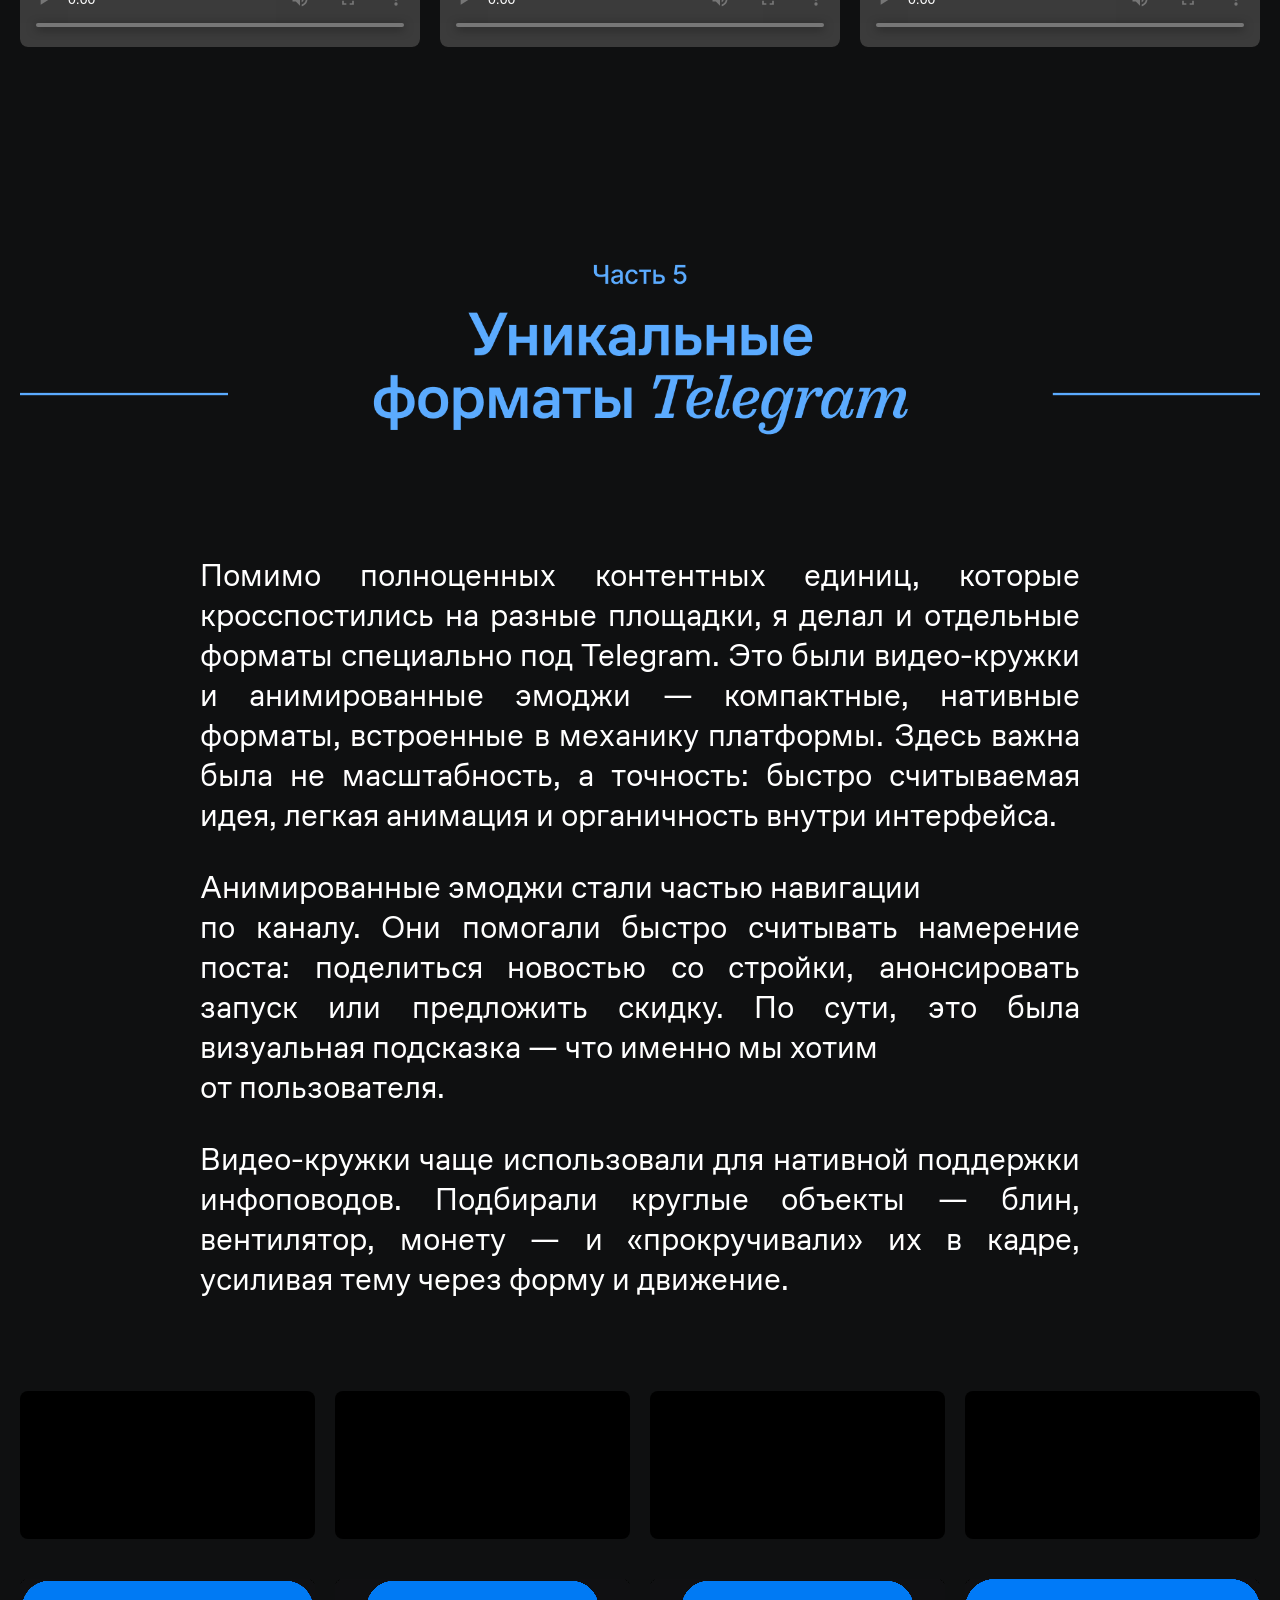
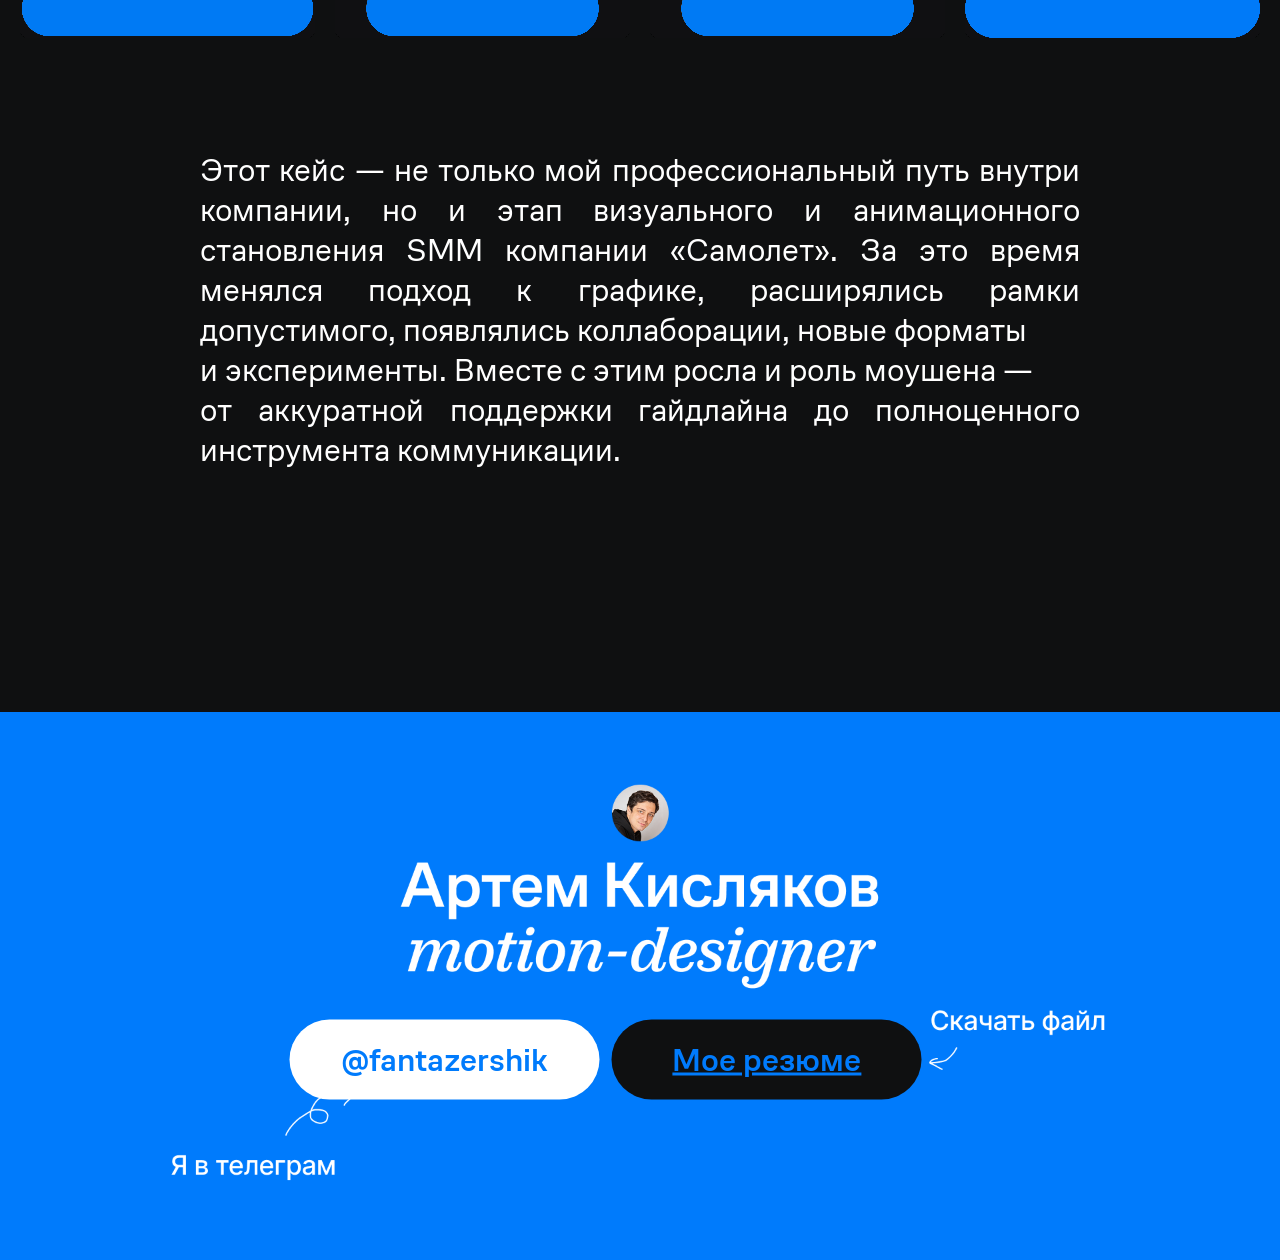
==== commit 2ac621c5: "Обложки+фикс текста и кнопок" ====
--- a/index.html
+++ b/index.html
@@ -26,8 +26,8 @@
     </div>
         <div class="container text-container content-block">
             <h1>
-        <p>В этом кейсе рассказываю о результатах моей деятельности в «Самолет», где я работал последние<br>три года.</p>
-        <p>Шейповая анимация, регулярные рилсы, отчетные шоурилы, спецпроекты, коллаборации, особые форматы для Telegram и первые 3D-эксперименты.</p>
+        <p>В этом кейсе рассказываю о результатах моей деятельности в «Самолет», где я работал последние три года.</p>
+        <p>Шейповая анимация, регулярные рилсы, отчетные шоурилы, рекламные кампании, спецпроекты, коллаборации, особые форматы для Telegram и первые 3D-эксперименты.</p>
         <p>Это не разрозненные ролики, а системная работа моушен-дизайнера внутри бренда: разные задачи, масштаб<br>и подход в зависимости от площадки и цели.</p>
             </h1>
         </div>
@@ -172,7 +172,8 @@
 
 <div class="container text-container content-block">
     <h1>
-        <p>Когда я пришел в компанию, визуальная система уже была выстроена и строго регламентирована. Дизайн-отдел придерживался четких правил — как в статике, так<br>и в моушене: без лишних приемов и стилистических экспериментов. В первый год работы основой стали функциональные задачи: анимация плашек, иконок, интерфейсных элементов, маршрутов на картах. Это была работа с ритмом, аккуратностью и точным следованием гайдлайнам — без «эффектов ради эффектов».</p>
+        <p>Когда я пришел в компанию, визуальная система уже была выстроена и строго регламентирована. Дизайн-отдел придерживался четких правил — как в статике, так и в моушене: без лишних приемов и стилистических экспериментов.</p>
+        <p>В первый год работы основой стали функциональные задачи: анимация плашек, иконок, интерфейсных элементов, маршрутов на картах. Это была работа с ритмом, аккуратностью и точным следованием гайдлайнам — без «эффектов ради эффектов».</p>
     </h1>
 </div>
 
@@ -228,16 +229,16 @@
 </div>                                     
                                 
 <div class="video-grid content-block">
-    <video controls>
+    <video controls poster="images/18.png">
         <source src="video/18.mp4" type="video/mp4">
     </video>
-    <video controls>
+    <video controls poster="images/34.png">
         <source src="video/34.mp4" type="video/mp4">
     </video>
-    <video controls>
+    <video controls poster="images/35.png">
         <source src="video/35.MP4" type="video/mp4">
     </video>
-    <video controls>
+    <video controls poster="images/19.png">
         <source src="video/19.MP4" type="video/mp4">
     </video>
 </div>                                                           
@@ -247,6 +248,10 @@
         <source src="video/45.mp4" type="video/mp4">
     </video>
 </div> 
+
+<div class="parent content-block">
+    <img src="images/13.png" draggable="false" alt="">
+</div>                                
                                 
 <div class="parent content-block">
     <img src="images/4.png" draggable="false" alt="">
@@ -273,7 +278,7 @@
     <div class="container text-container">
         <h1>
             <p>Со временем нам удалось доказать, что SMM — гораздо более свободная среда, чем наружная реклама, печатные материалы или офисы продаж. И постепенно<br>мы с командой начали позволять себе чуть больше:<br>в графике, съемках, текстах и, конечно, в моушене.</p>
-            <p>Сначала такие отклонения от гайдов появлялись в рамках спецпроектов: запусков мобильных игр от Самолет или брендовых ботов. В этих случаях в анимации<br>я отталкивался от ключевого визуала проекта, с которым приходили коллеги, и развивал его в динамике уже под задачи соцсетей.</p>
+            <p>Сначала такие отклонения от гайдов появлялись в рамках спецпроектов: запусков мобильных игр от «Самолет» или брендовых ботов. В этих случаях в анимации я отталкивался от ключевого визуала проекта, с которым приходили коллеги, и развивал его в динамике уже под задачи соцсетей.</p>
         </h1>
     </div>
                                 
@@ -309,7 +314,7 @@
     </div>
     <div class="container text-container">
         <h1>
-            <p>На формирование motion- и визуального языка в SMM Самолет влияли не только внутренние спецпроекты,<br>но и коллаборации с другими брендами. В таких задачах нужно было учитывать брендбуки партнеров и аккуратно совмещать их с нашей системой.</p>
+            <p>На формирование motion- и визуального языка в SMM «Самолет» влияли не только внутренние спецпроекты,<br>но и коллаборации с другими брендами. В таких задачах нужно было учитывать брендбуки партнеров и аккуратно совмещать их с нашей системой.</p>
             <p>Отдельным этапом для меня стала коллаба с женской сборной ЦСКА. Если в большинстве задач я подключался как моушен-дизайнер, который аккуратно доводит материалы до финала: анимирует, собирает, поддерживает уже заданную логику, то в проекте с ЦСКА роль была другой. Я включился в постпродакшен как полноценный соавтор — не только оформляя существующие смыслы,<br>но и добавляя новые: через ритм, акценты, информационную графику и драматургию.</p>
             <p>Задача была не «доделать ролик», а переосмыслить его так, чтобы удержание выросло и продакшен действительно отрабатывал вложенные ресурсы.</p>
         </h1>
@@ -327,7 +332,7 @@
 </div>
 
 <div class="video-grid content-block">
-    <video controls>
+    <video controls poster="images/posterCSKA.png">
         <source src="video/39.mp4" type="video/mp4">
     </video>
 </div>                                
@@ -386,7 +391,7 @@
         <h1>
             <p>Помимо полноценных контентных единиц, которые кросспостились на разные площадки, я делал и отдельные форматы специально под Telegram.
 Это были видео-кружки и анимированные эмоджи — компактные, нативные форматы, встроенные в механику платформы. Здесь важна была не масштабность, а точность: быстро считываемая идея, легкая анимация и органичность внутри интерфейса.</p>
-<p>Анимированные эмоджи стали частью навигации<br>по каналу. Они помогали быстро считывать намерение поста: поделиться новостью со стройки, анонсировать запуск или предложить скидку. По сути, это была визуальная подсказка — что именно мы хотим от пользователя.</p>
+<p>Анимированные эмоджи стали частью навигации<br>по каналу. Они помогали быстро считывать намерение поста: поделиться новостью со стройки, анонсировать запуск или предложить скидку. По сути, это была визуальная подсказка — что именно мы хотим<br>от пользователя.</p>
             <p>Видео-кружки чаще использовали для нативной поддержки инфоповодов. Подбирали круглые объекты — блин, вентилятор, монету — и «прокручивали» их в кадре, усиливая тему через форму и движение.</p>
         </h1>
     </div>
@@ -425,8 +430,8 @@
                                 
     <div class="container text-container">
         <h1>
-            <p>Этот кейс — не только мой профессиональный путь внутри компании, но и этап визуального и анимационного становления SMM компании Самолет.
-За это время менялся подход к графике, расширялись рамки допустимого, появлялись коллаборации, новые форматы и эксперименты. Вместе с этим росла и роль моушена —<br>от аккуратной поддержки гайдлайна до полноценного инструмента коммуникации.   </p>
+            <p>Этот кейс — не только мой профессиональный путь внутри компании, но и этап визуального и анимационного становления SMM компании «Самолет».
+За это время менялся подход к графике, расширялись рамки допустимого, появлялись коллаборации, новые форматы<br>и эксперименты. Вместе с этим росла и роль моушена —<br>от аккуратной поддержки гайдлайна до полноценного инструмента коммуникации.   </p>
         </h1>
     </div>
     </div>
--- a/css.css
+++ b/css.css
@@ -99,6 +99,7 @@
     display: flex;
     align-items: center;
     justify-content: center;
+    margin-bottom: 30px;
 }
 .blue-section .container {
     display: flex;
@@ -131,8 +132,13 @@
     box-sizing: border-box;
 }
 
+.text-container p {
+    text-align: justify;
+}
+
 .section-header {
     margin-bottom: 30px;
+    margin-top: -100px;
 }
 .section-header h2 {
     font-family: 'CoFoSans', sans-serif;
@@ -310,7 +316,8 @@
     margin: 20px auto;           /* центрирование и отступы */
     overflow-x: auto;            /* горизонтальная прокрутка при необходимости */
     padding-bottom: 10px;        /* небольшой отступ снизу, чтобы полоса прокрутки не наезжала */
-    justify-content: center;
+    justify-
+    : center;
 }
 
 /* Сами видео */
@@ -349,7 +356,7 @@
 .buttons-container {
     position: absolute;
     top: 67%;
-    left: 50%;
+    left: 53%;
     transform: translate(-50%, -50%);
     display: flex;
     gap: 12px;
@@ -400,3 +407,24 @@
 h1 {
     font-weight: 300;
 }
+
+/* Основной контейнер панели управления */
+video::-webkit-media-controls-panel {
+    background: rgba(128, 128, 128, 0.1) !important; /* серый, 20% непрозрачности */
+}
+
+/* Оболочка панели (если нужно изменить общий фон) */
+video::-webkit-media-controls-enclosure {
+    background: transparent !important;
+}
+
+/* Кнопки и ползунки могут иметь свои фоны, но если нужно убрать их собственные фоны */
+video::-webkit-media-controls-play-button,
+video::-webkit-media-controls-volume-slider,
+video::-webkit-media-controls-mute-button,
+video::-webkit-media-controls-timeline,
+video::-webkit-media-controls-current-time-display,
+video::-webkit-media-controls-time-remaining-display,
+video::-webkit-media-controls-fullscreen-button {
+    background: # !important;
+}
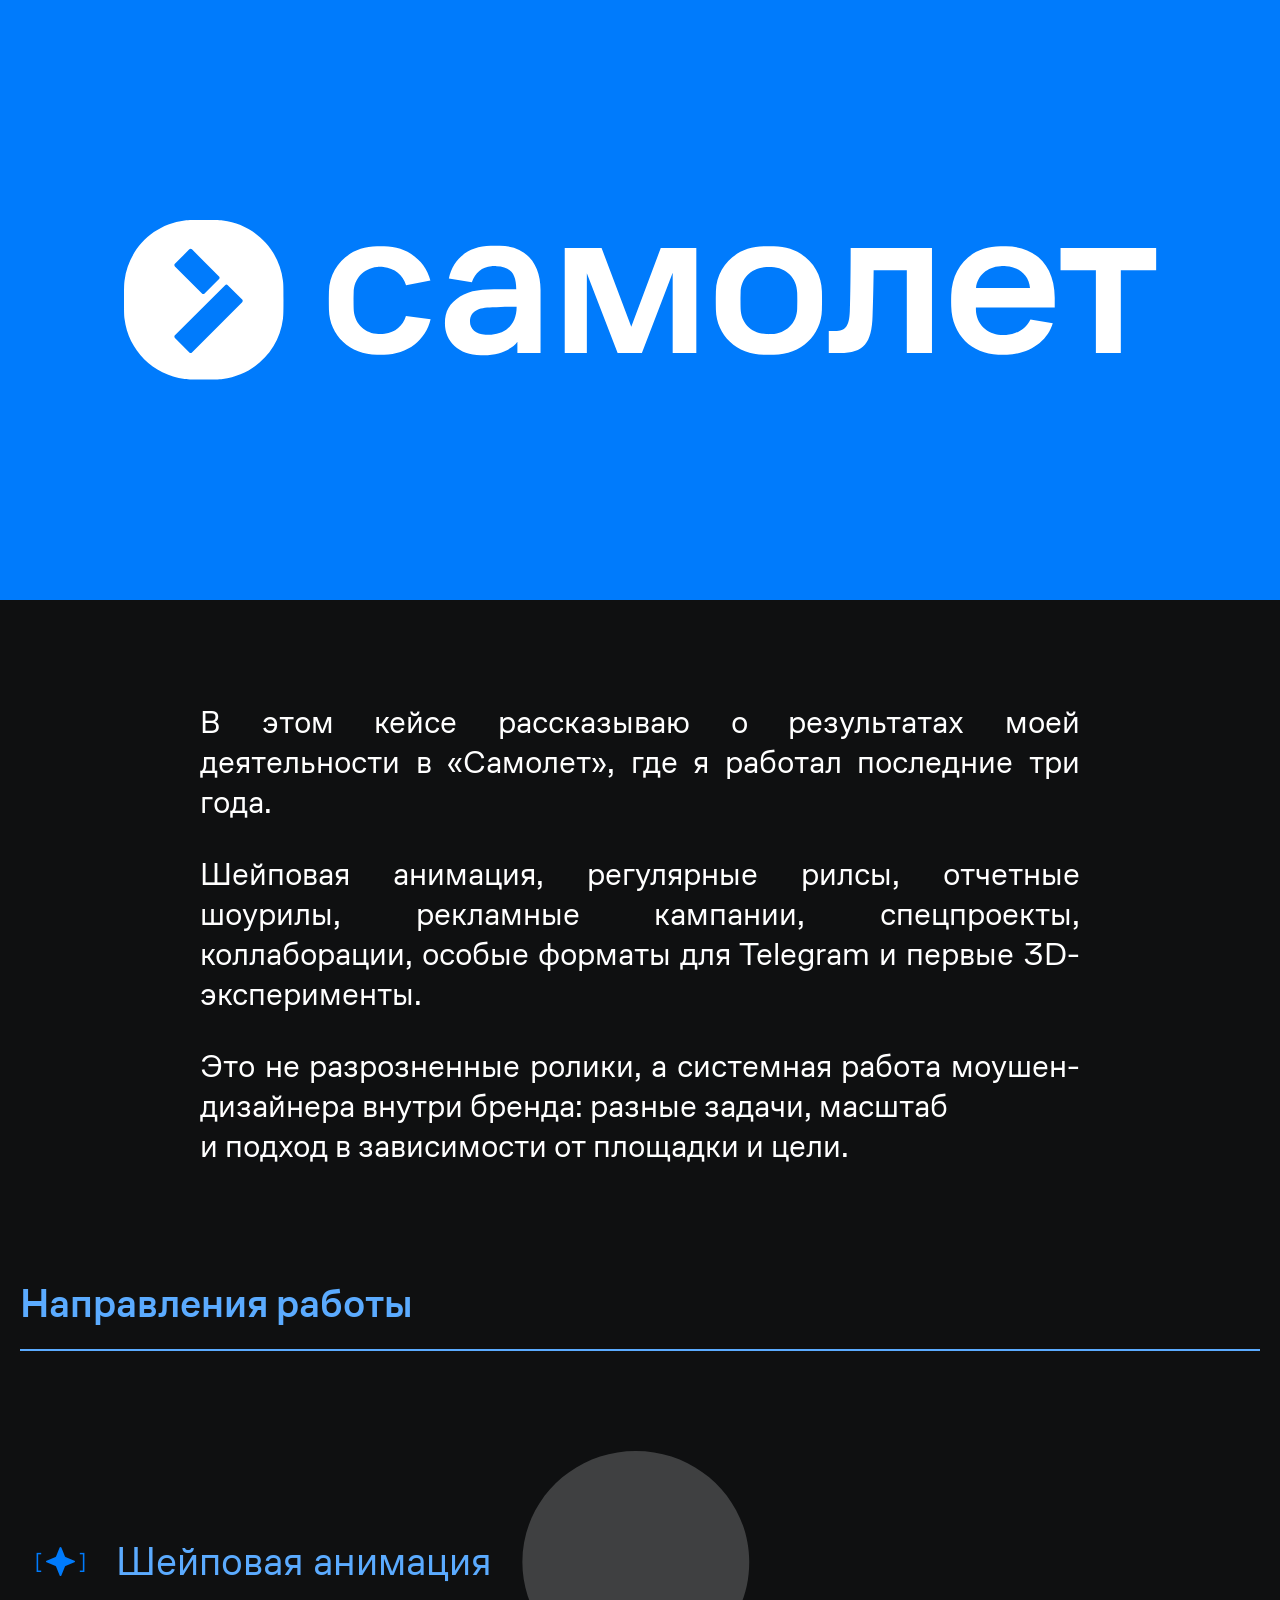
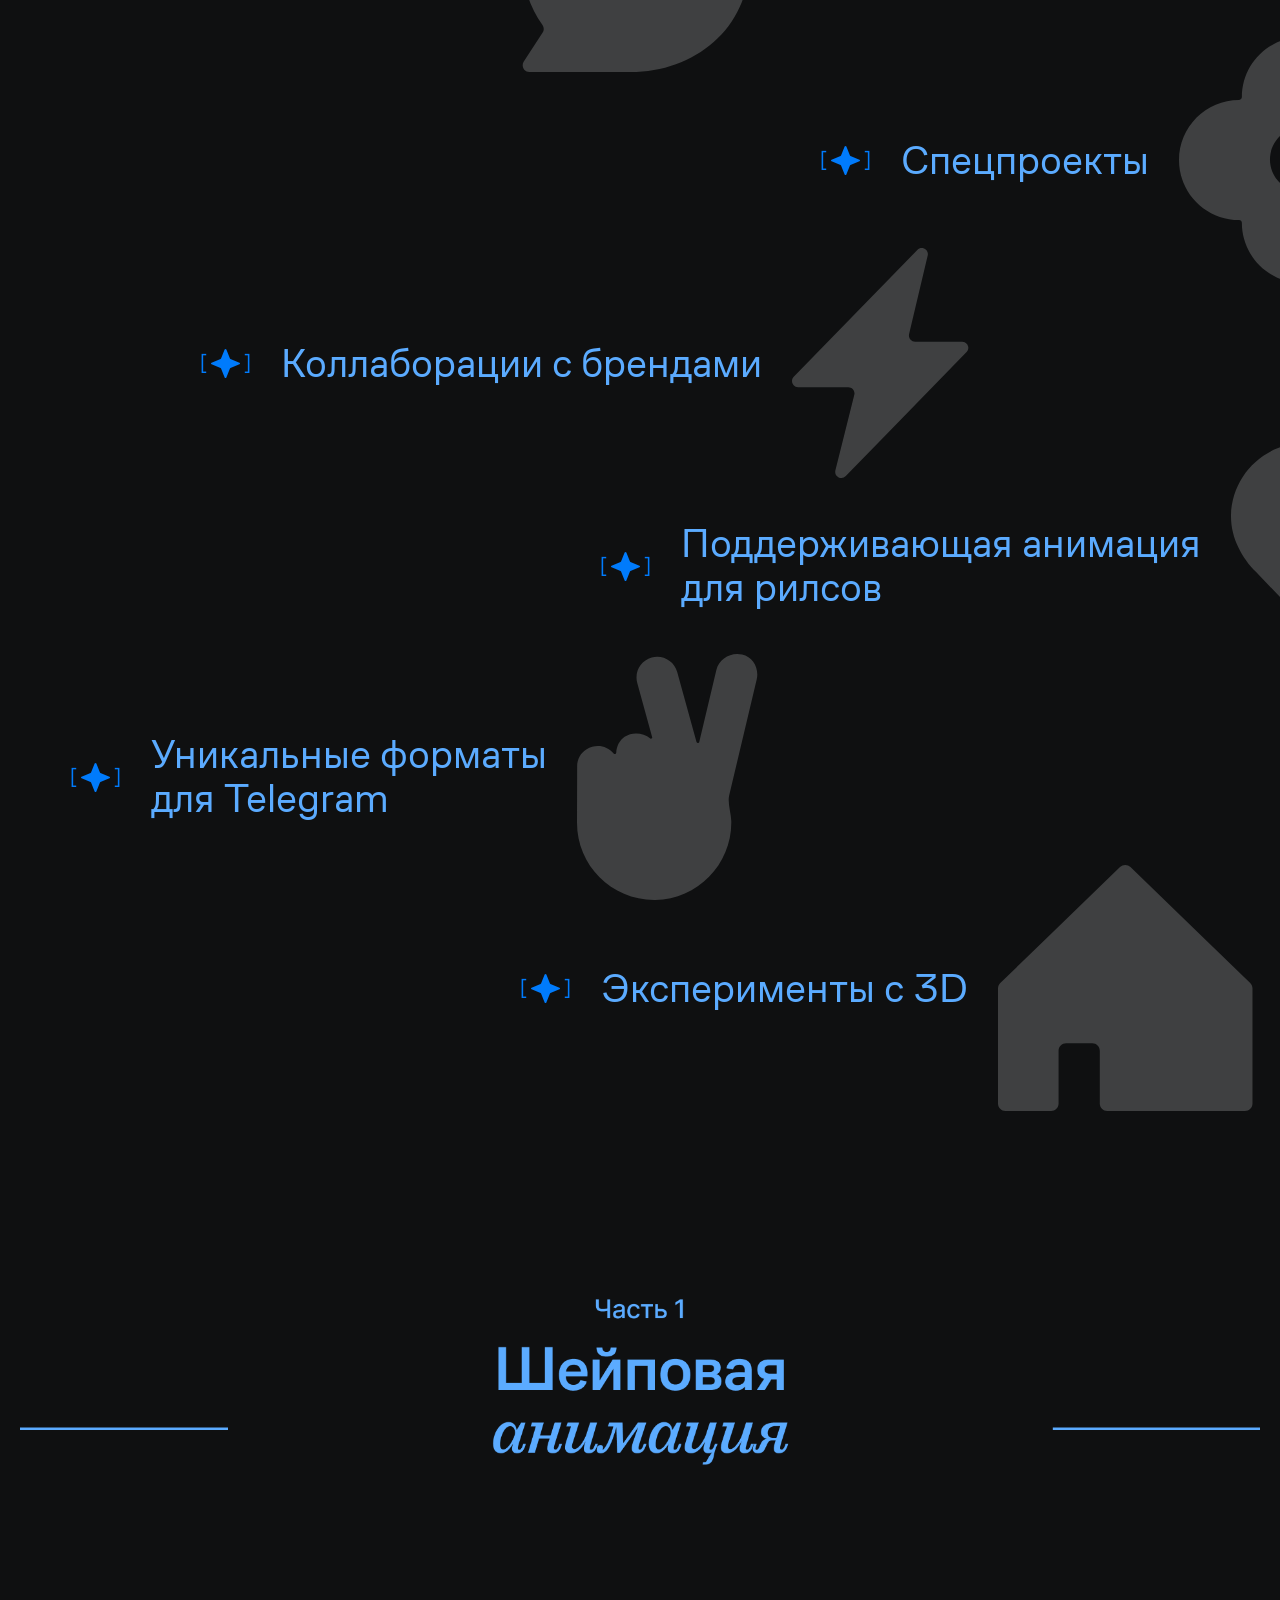
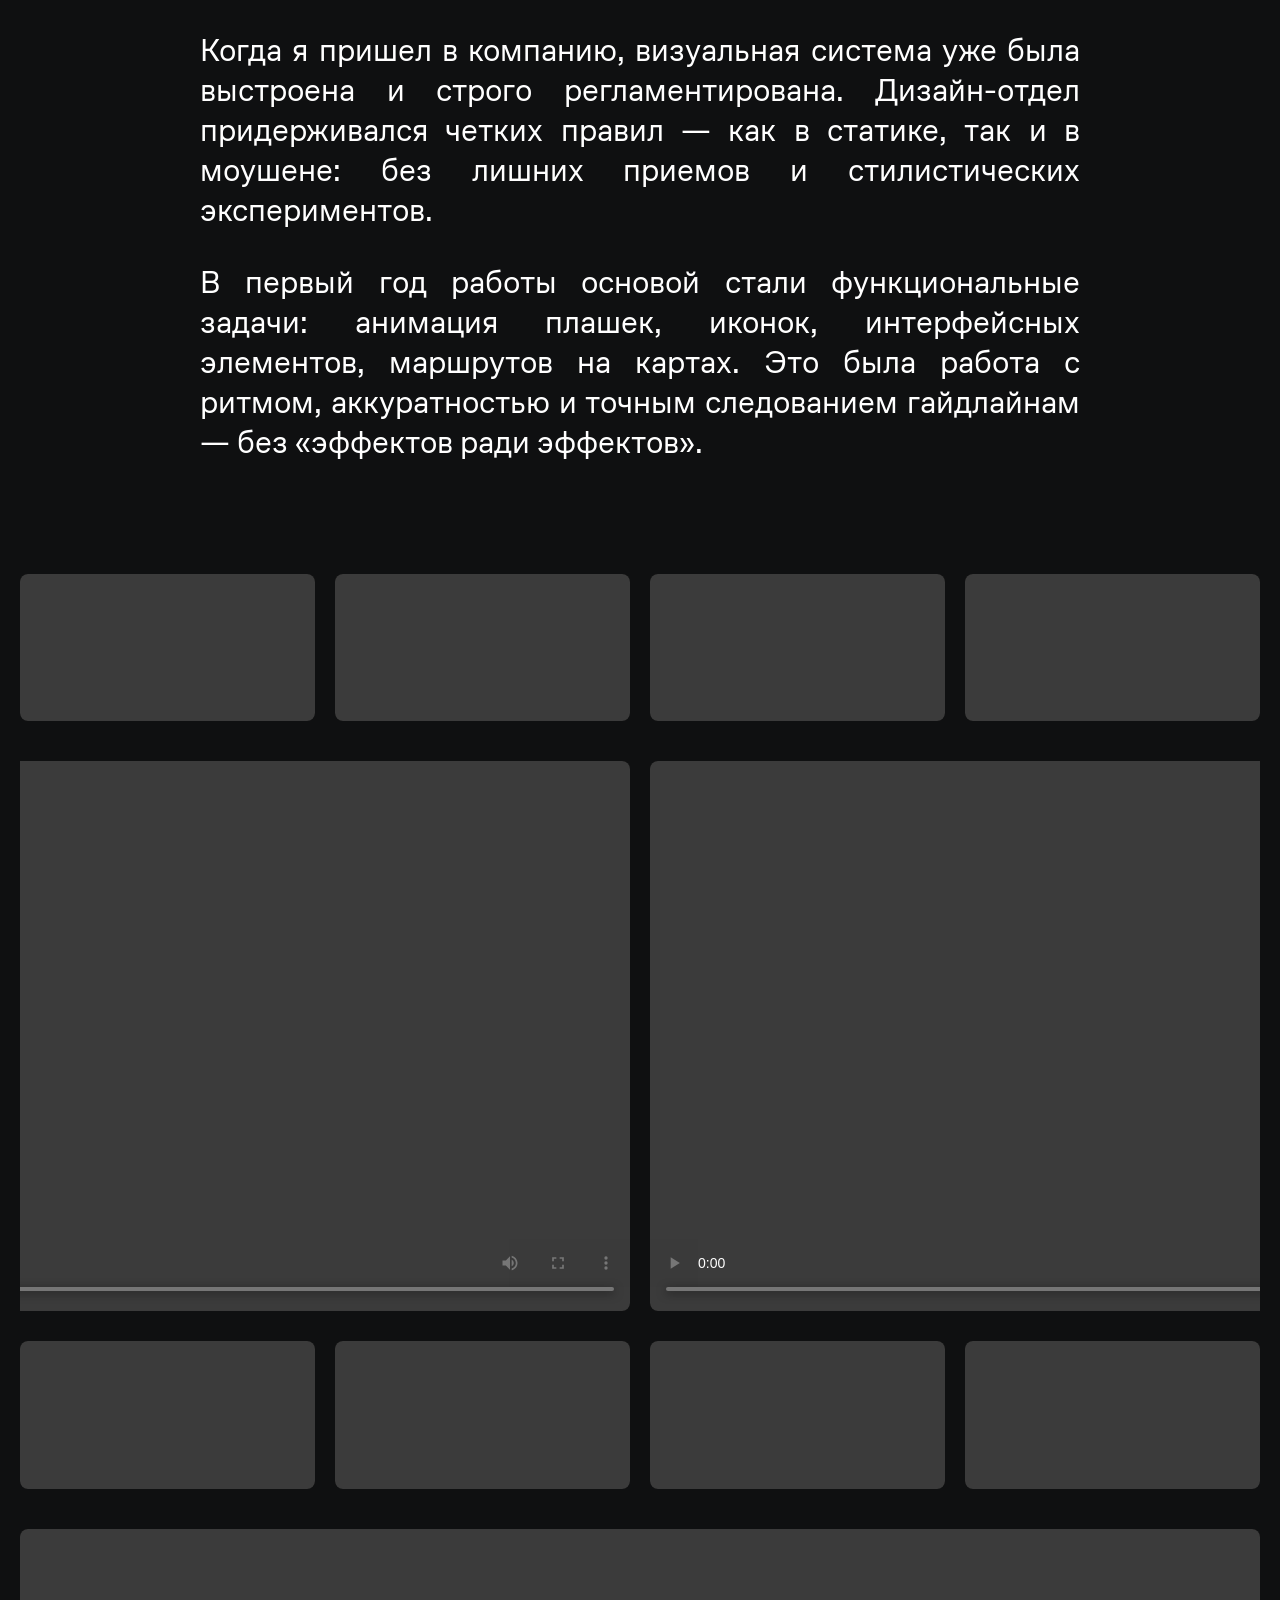
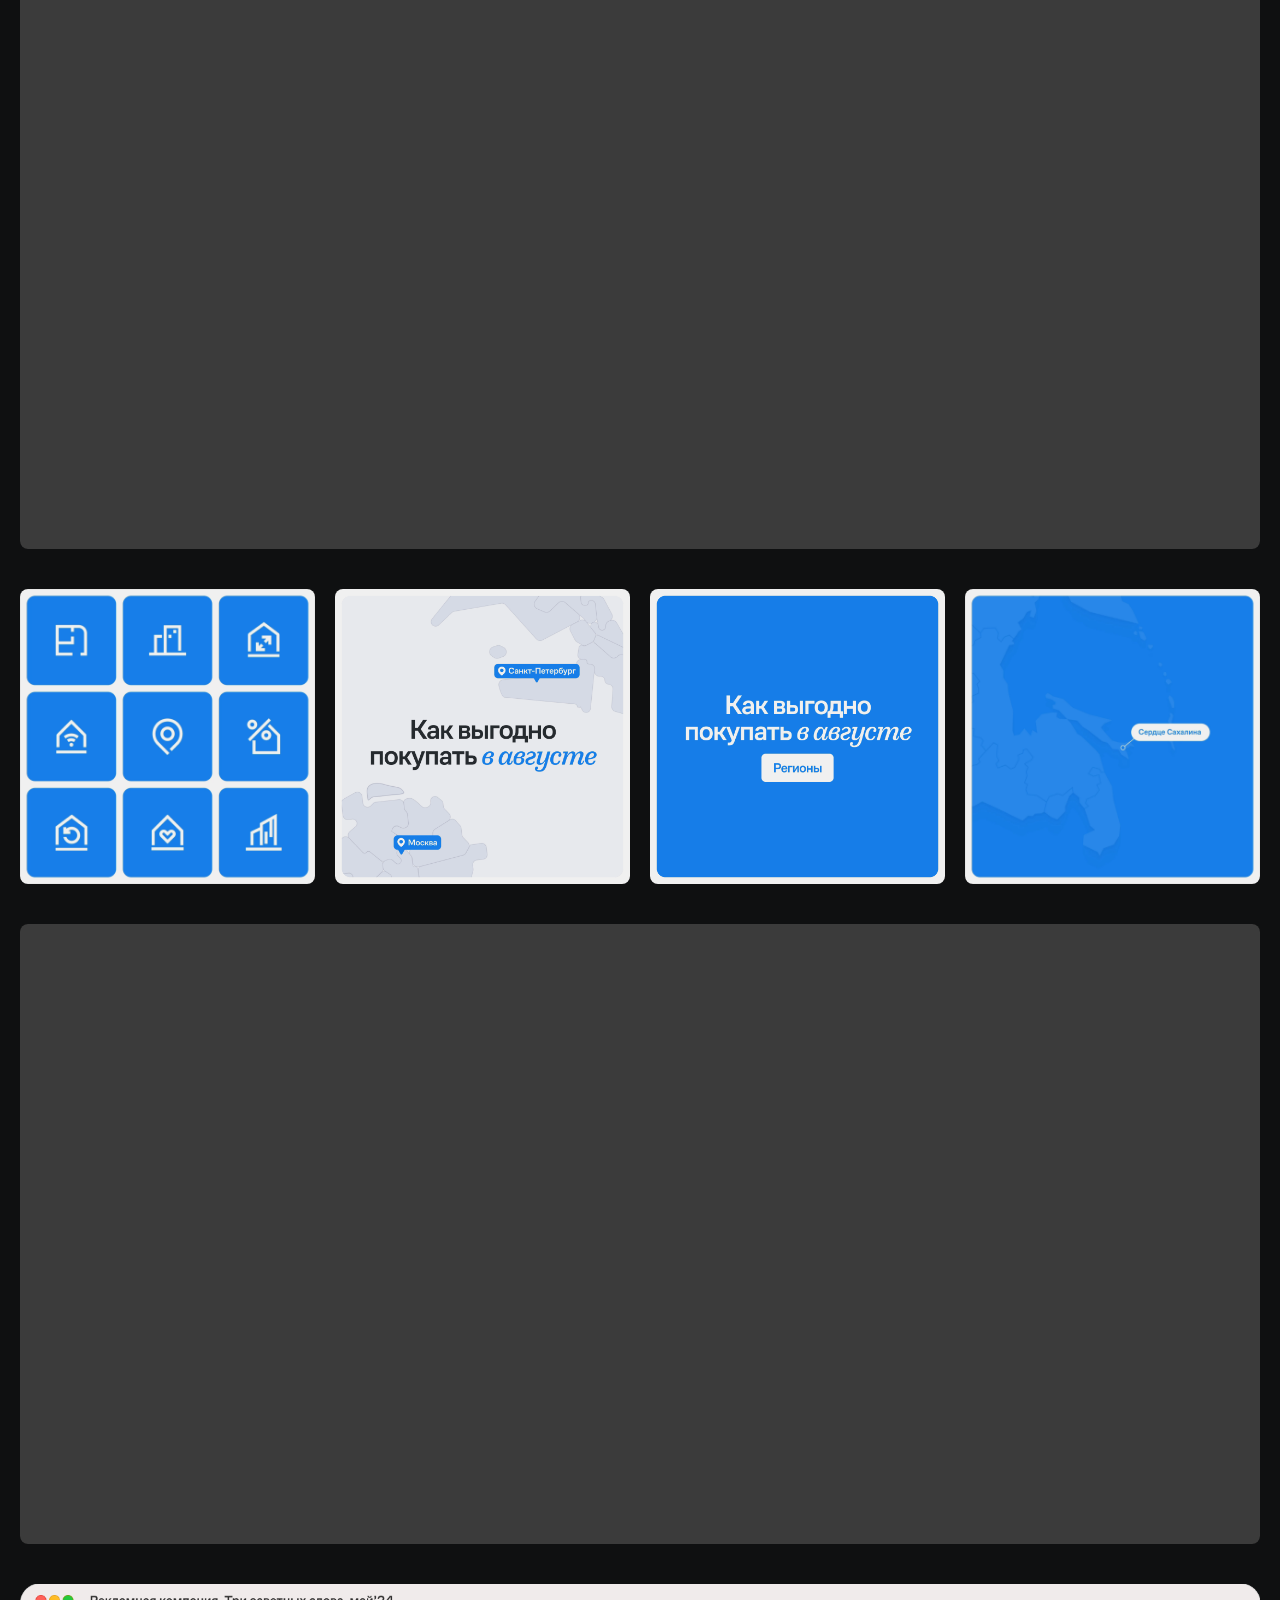
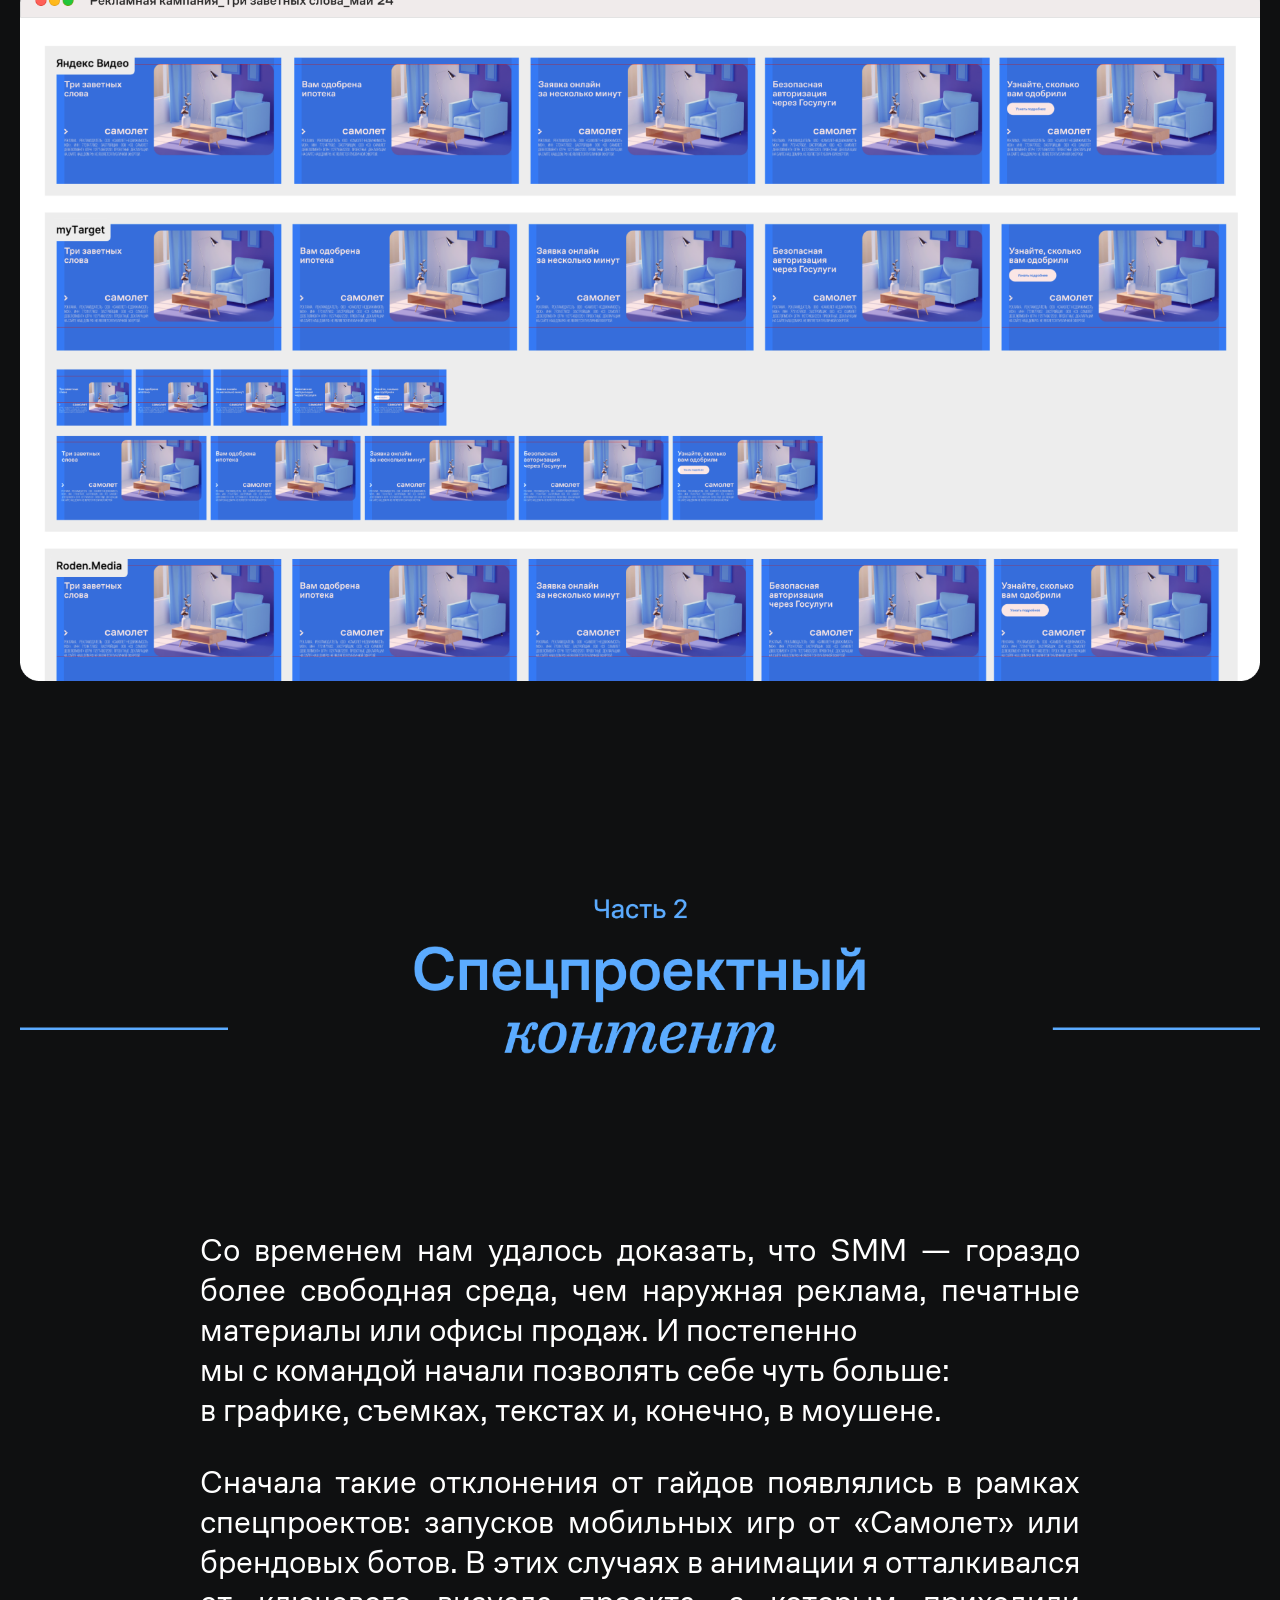
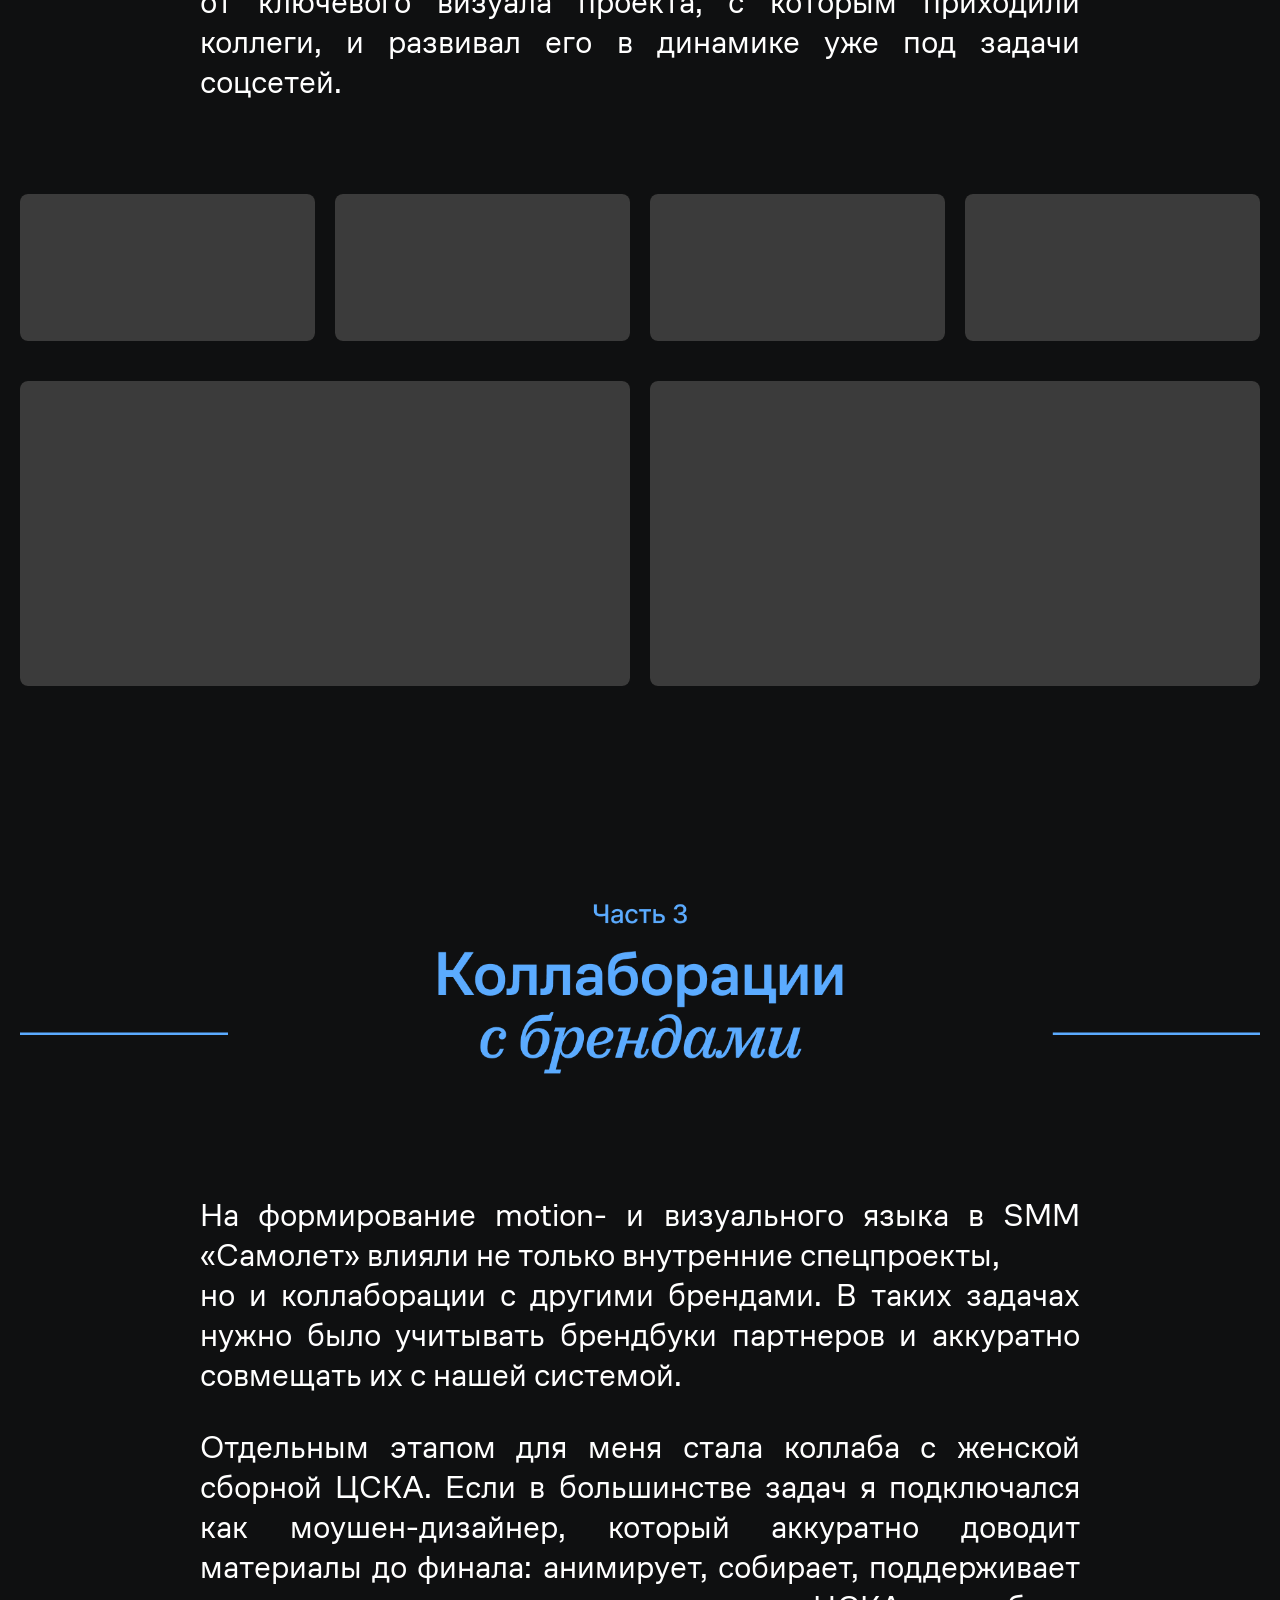
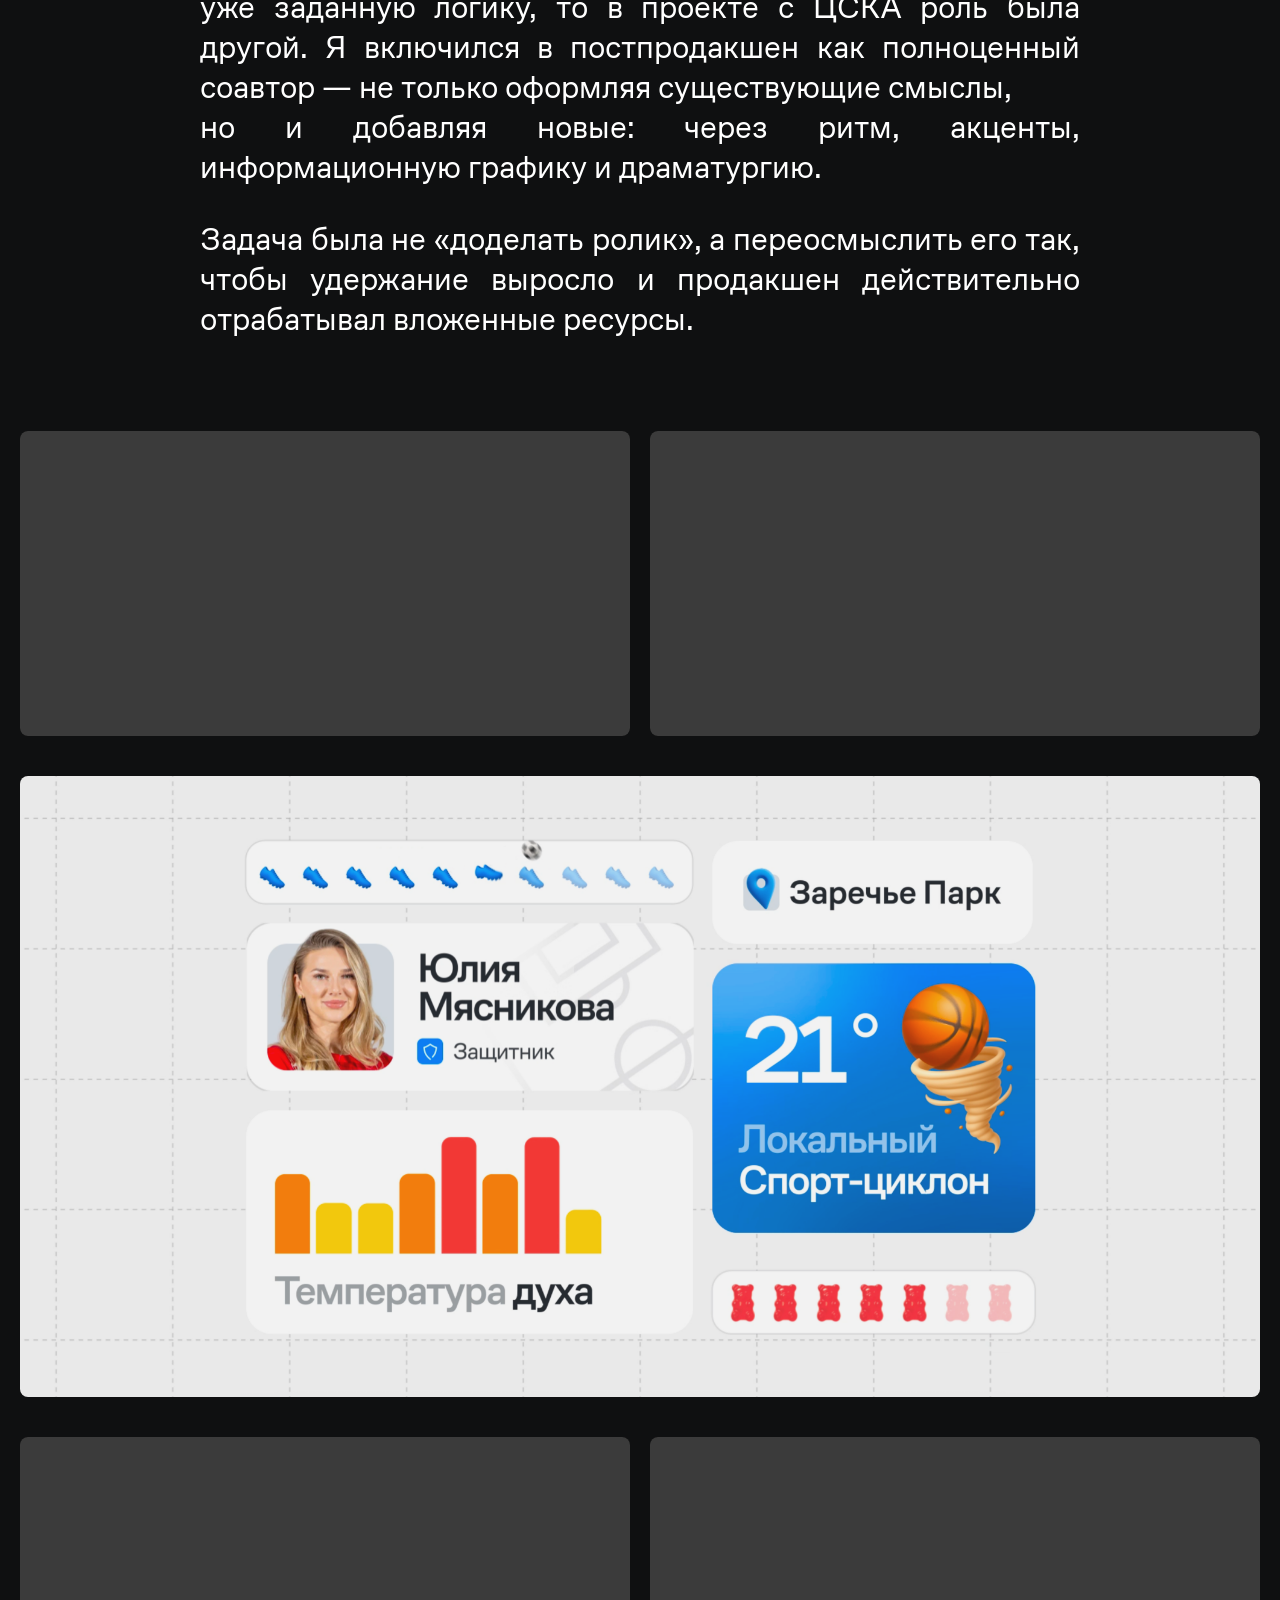
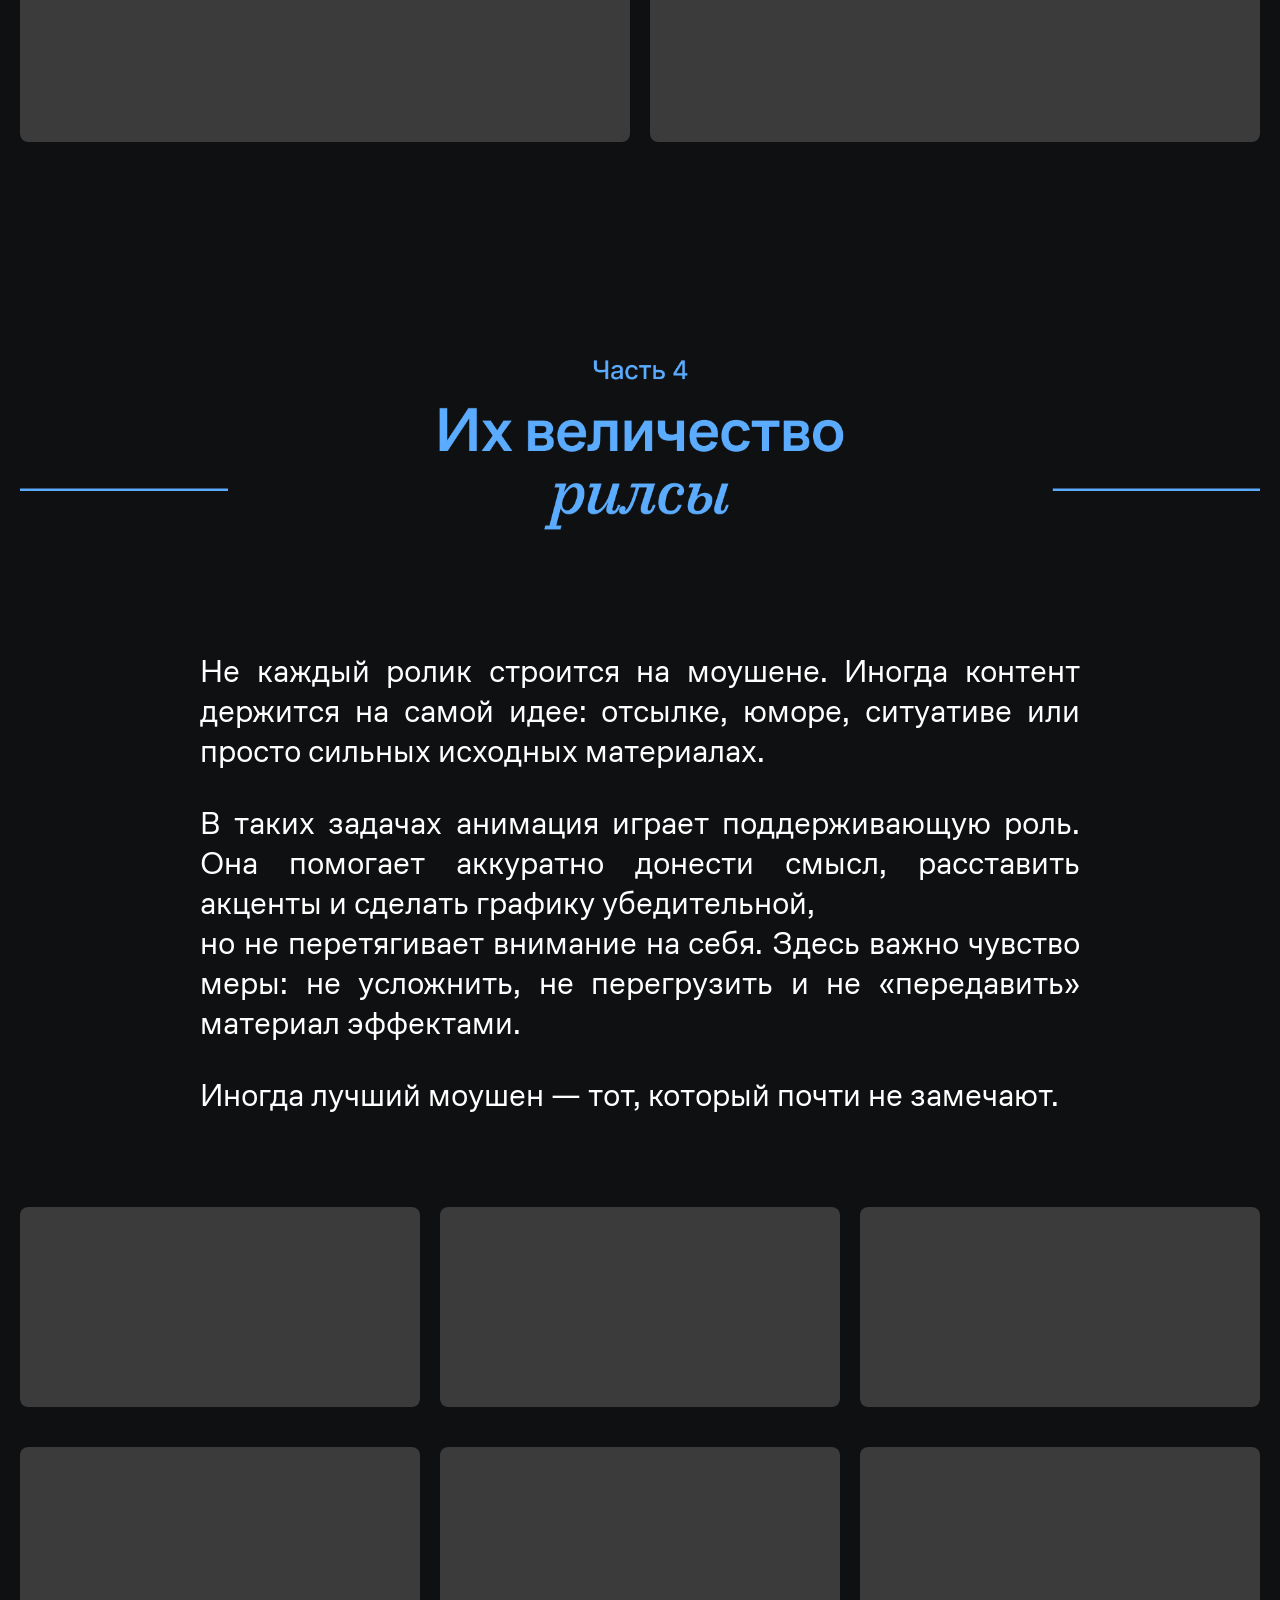
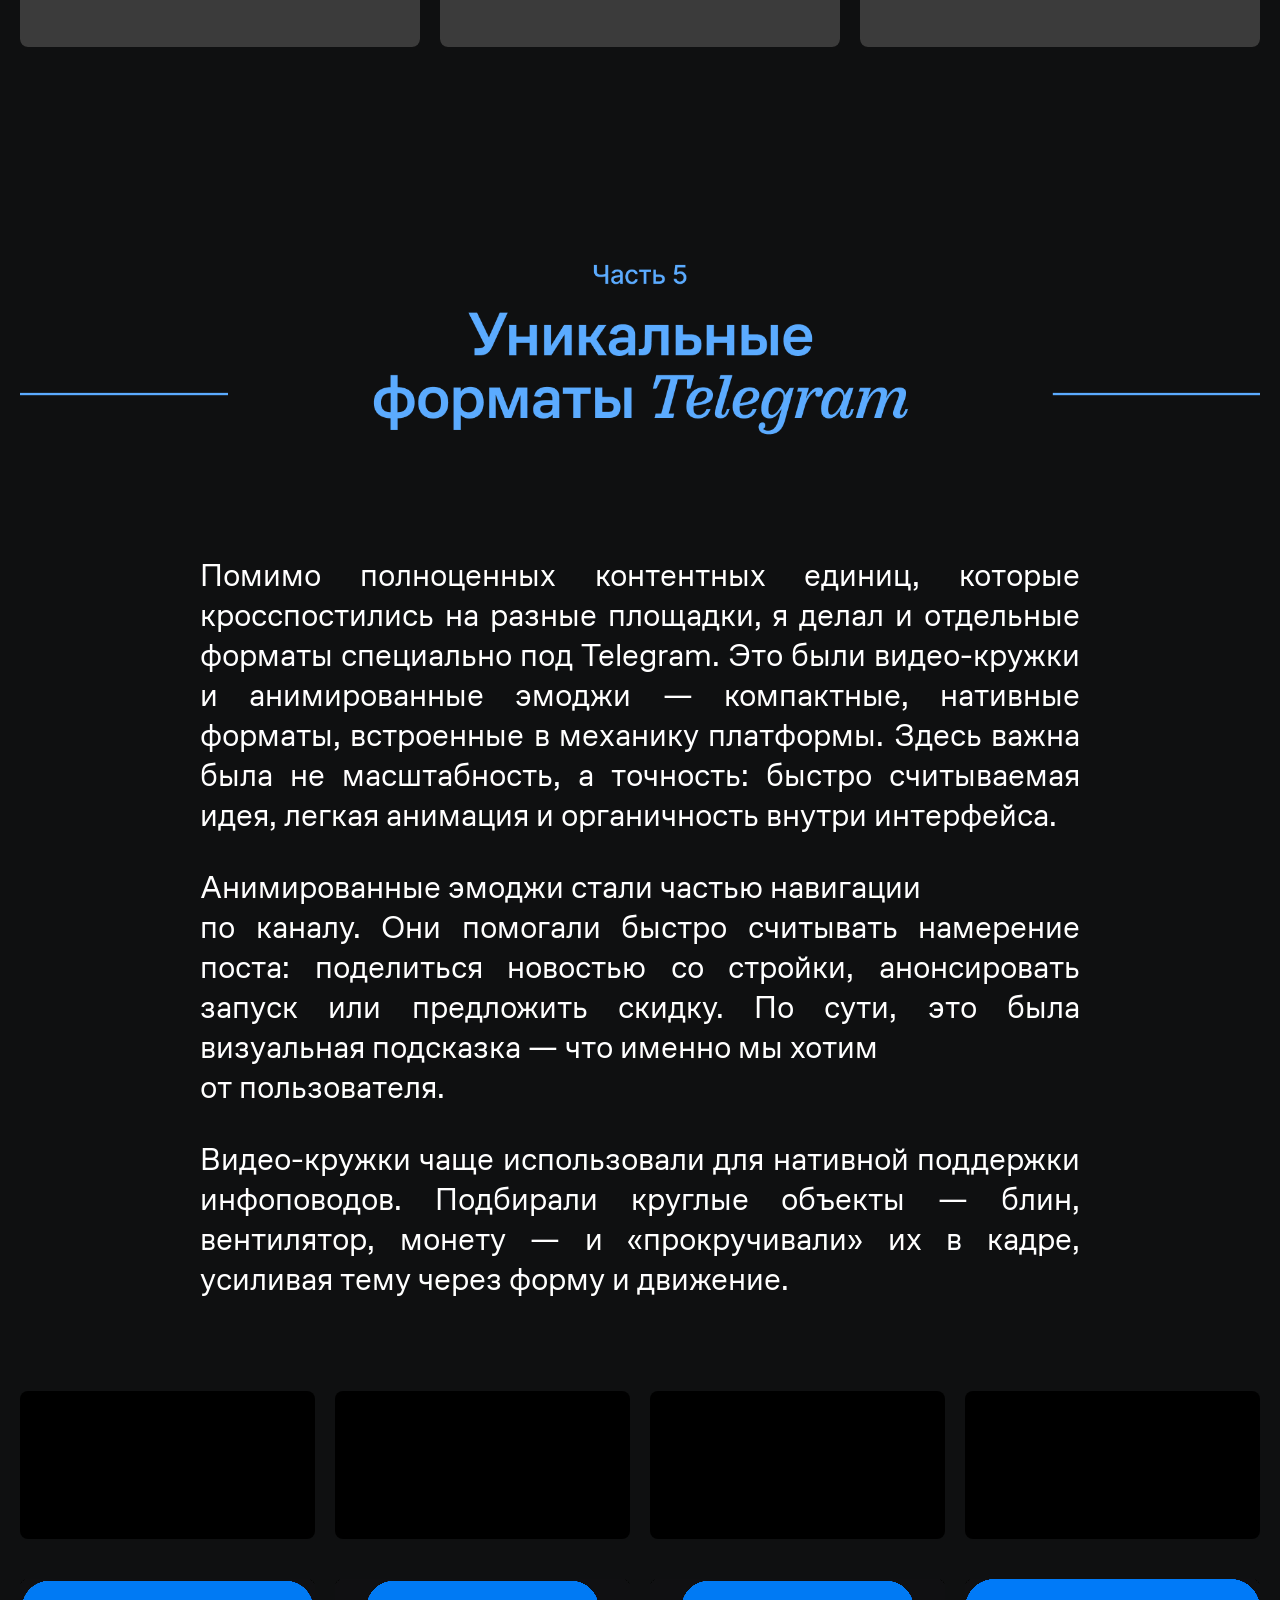
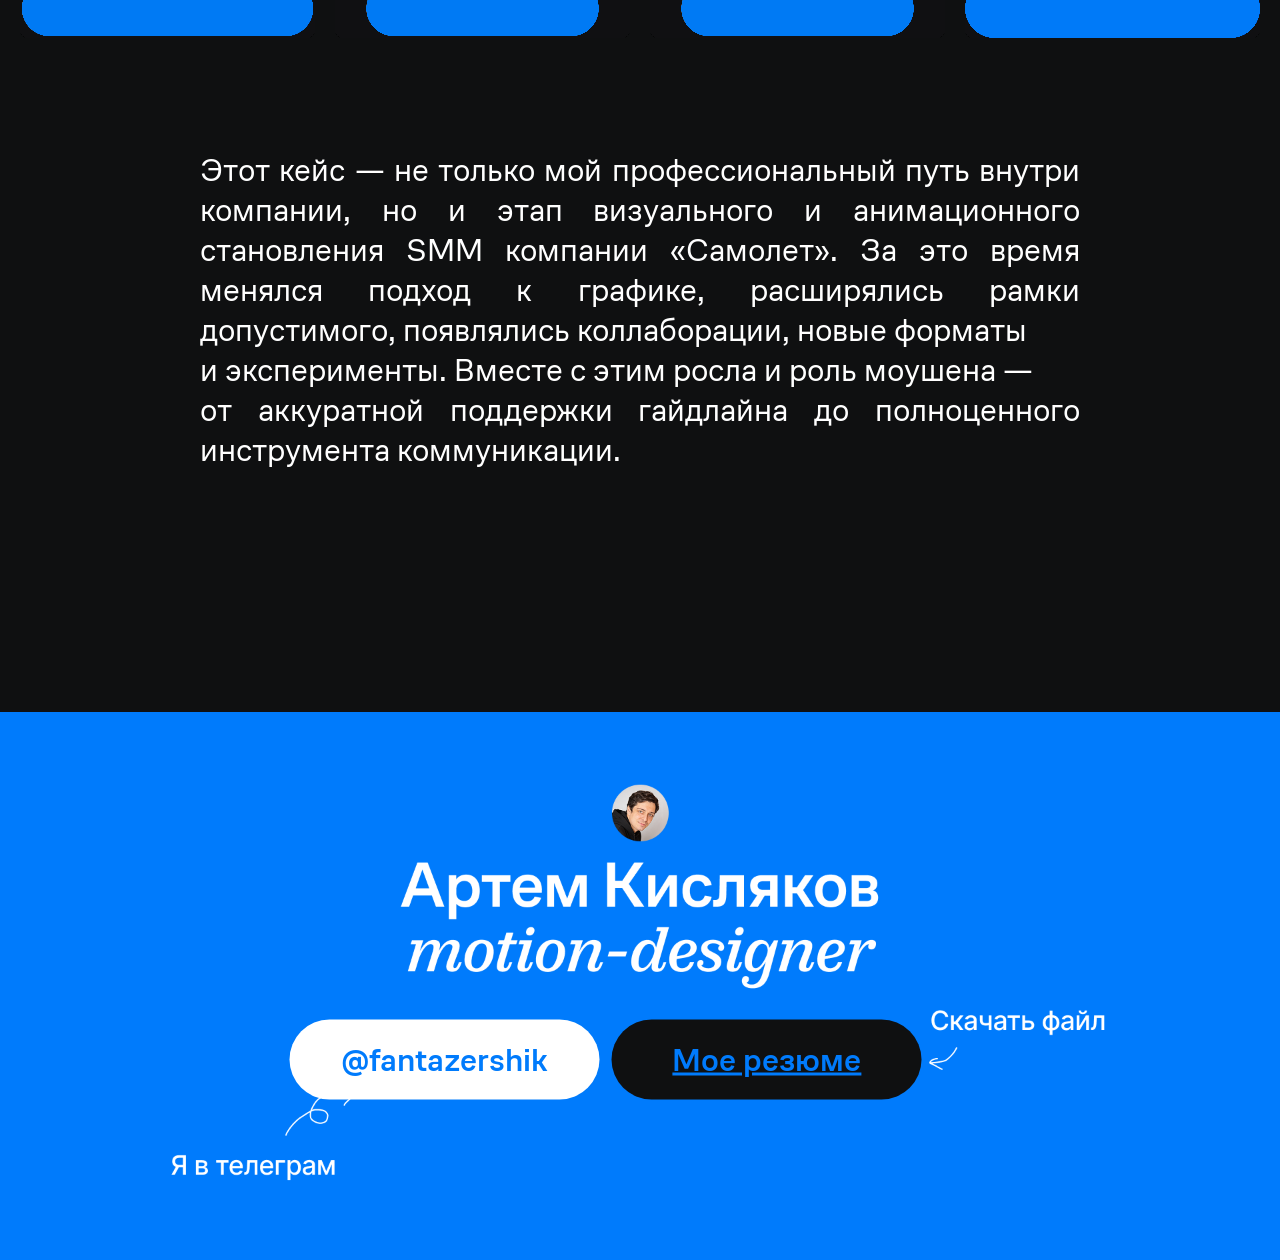
==== commit 7af55583: "Update index.html Замена неработающих mp4 -> MP4" ====
--- a/index.html
+++ b/index.html
@@ -200,7 +200,7 @@
         <source src="video/11.mp4" type="video/mp4">
     </video>
     <video controls>
-        <source src="video/3.MP4" type="video/mp4">
+        <source src="video/3.mp4" type="video/mp4">
     </video>
     <video controls>
         <source src="video/28.mp4" type="video/mp4">
@@ -209,10 +209,10 @@
 
 <div class="video-grid content-block">
     <video controls>
-        <source src="video/15.mp4" type="video/mp4">
-    </video>
-    <video controls>
-        <source src="video/14.mp4" type="video/mp4">
+        <source src="video/15.MP4" type="video/mp4">
+    </video>
+    <video controls>
+        <source src="video/14.MP4" type="video/mp4">
     </video>
     <video controls>
         <source src="video/16.MP4" type="video/mp4">
--- a/css.css
+++ b/css.css
@@ -316,8 +316,7 @@
     margin: 20px auto;           /* центрирование и отступы */
     overflow-x: auto;            /* горизонтальная прокрутка при необходимости */
     padding-bottom: 10px;        /* небольшой отступ снизу, чтобы полоса прокрутки не наезжала */
-    justify-
-    : center;
+    justify-content: center;
 }
 
 /* Сами видео */
@@ -426,5 +425,123 @@
 video::-webkit-media-controls-current-time-display,
 video::-webkit-media-controls-time-remaining-display,
 video::-webkit-media-controls-fullscreen-button {
-    background: # !important;
+}
+
+
+/* Для планшетов и мобильных (ширина экрана меньше 1200px) */
+@media (max-width: 1200px) {
+    /* Уменьшаем ширину контейнера для строк */
+    .row {
+        width: 100%;
+        max-width: 100%;
+        margin-left: 0 !important;
+        margin-right: 0 !important;
+        gap: 15px;
+        padding-left: 15px;
+        padding-right: 15px;
+        box-sizing: border-box;
+    }
+    /* Убираем относительное позиционирование и сдвиги */
+    .row.row-1,
+    .row.row-2,
+    .row.row-3,
+    .row.row-4,
+    .row.row-5,
+    .row.row-6 {
+        position: static;
+        left: 0;
+        margin-top: 10px;
+    }
+    /* Уменьшаем размер текста в строках */
+    .text {
+        font-size: 28px;
+    }
+    .bracket {
+        font-size: 18px;
+    }
+    /* Подгоняем иконки */
+    .icon-small svg,
+    .icon-large svg {
+        width: 60%;
+    }
+    /* Отступы между строками */
+    .row + .row {
+        margin-top: -35px;
+    }
+    /* Текстовые блоки */
+    .text-container {
+        width: 90%;
+        padding: 20px;
+    }
+    .text-container p {
+        font-size: 18px;
+        text-align: left;
+    }
+    /* Заголовок блока Направления работы */
+    .section-header h2 {
+        font-size: 32px;
+    }
+    /* Видео-сетки */
+    .video-grid {
+        grid-template-columns: repeat(auto-fit, minmax(200px, 1fr));
+        gap: 15px;
+        padding: 0 15px;
+    }
+    /* Видео-ряд (горизонтальная прокрутка) */
+    .video-row {
+        gap: 10px;
+        margin: 20px auto;
+        padding: 0 15px;
+    }
+    .video-row video {
+        height: 300px; /* уменьшаем высоту на мобильных */
+    }
+    /* Футер: кнопки */
+    .buttons-container {
+        width: 90%;
+        left: 50%;
+        transform: translate(-50%, -50%);
+        gap: 10px;
+    }
+    .btn-left, .btn-right {
+        width: 45%;
+        height: auto;
+        font-size: 18px;
+        padding: 12px 0;
+        border-radius: 30px;
+    }
+    .footer-image {
+        width: 100%;
+    }
+}
+
+/* Для очень маленьких экранов (телефоны до 768px) */
+@media (max-width: 768px) {
+    .text {
+        font-size: 22px;
+    }
+    .bracket {
+        font-size: 16px;
+    }
+    .icon-small svg,
+    .icon-large svg {
+        width: 50%;
+    }
+    .section-header h2 {
+        font-size: 28px;
+    }
+    .video-grid {
+        grid-template-columns: 1fr; /* по одному видео в ряд */
+    }
+    .video-row video {
+        height: 200px;
+    }
+    .btn-left, .btn-right {
+        font-size: 14px;
+        padding: 8px 0;
+        border-radius: 25px;
+    }
+    .buttons-container {
+        gap: 8px;
+    }
 }
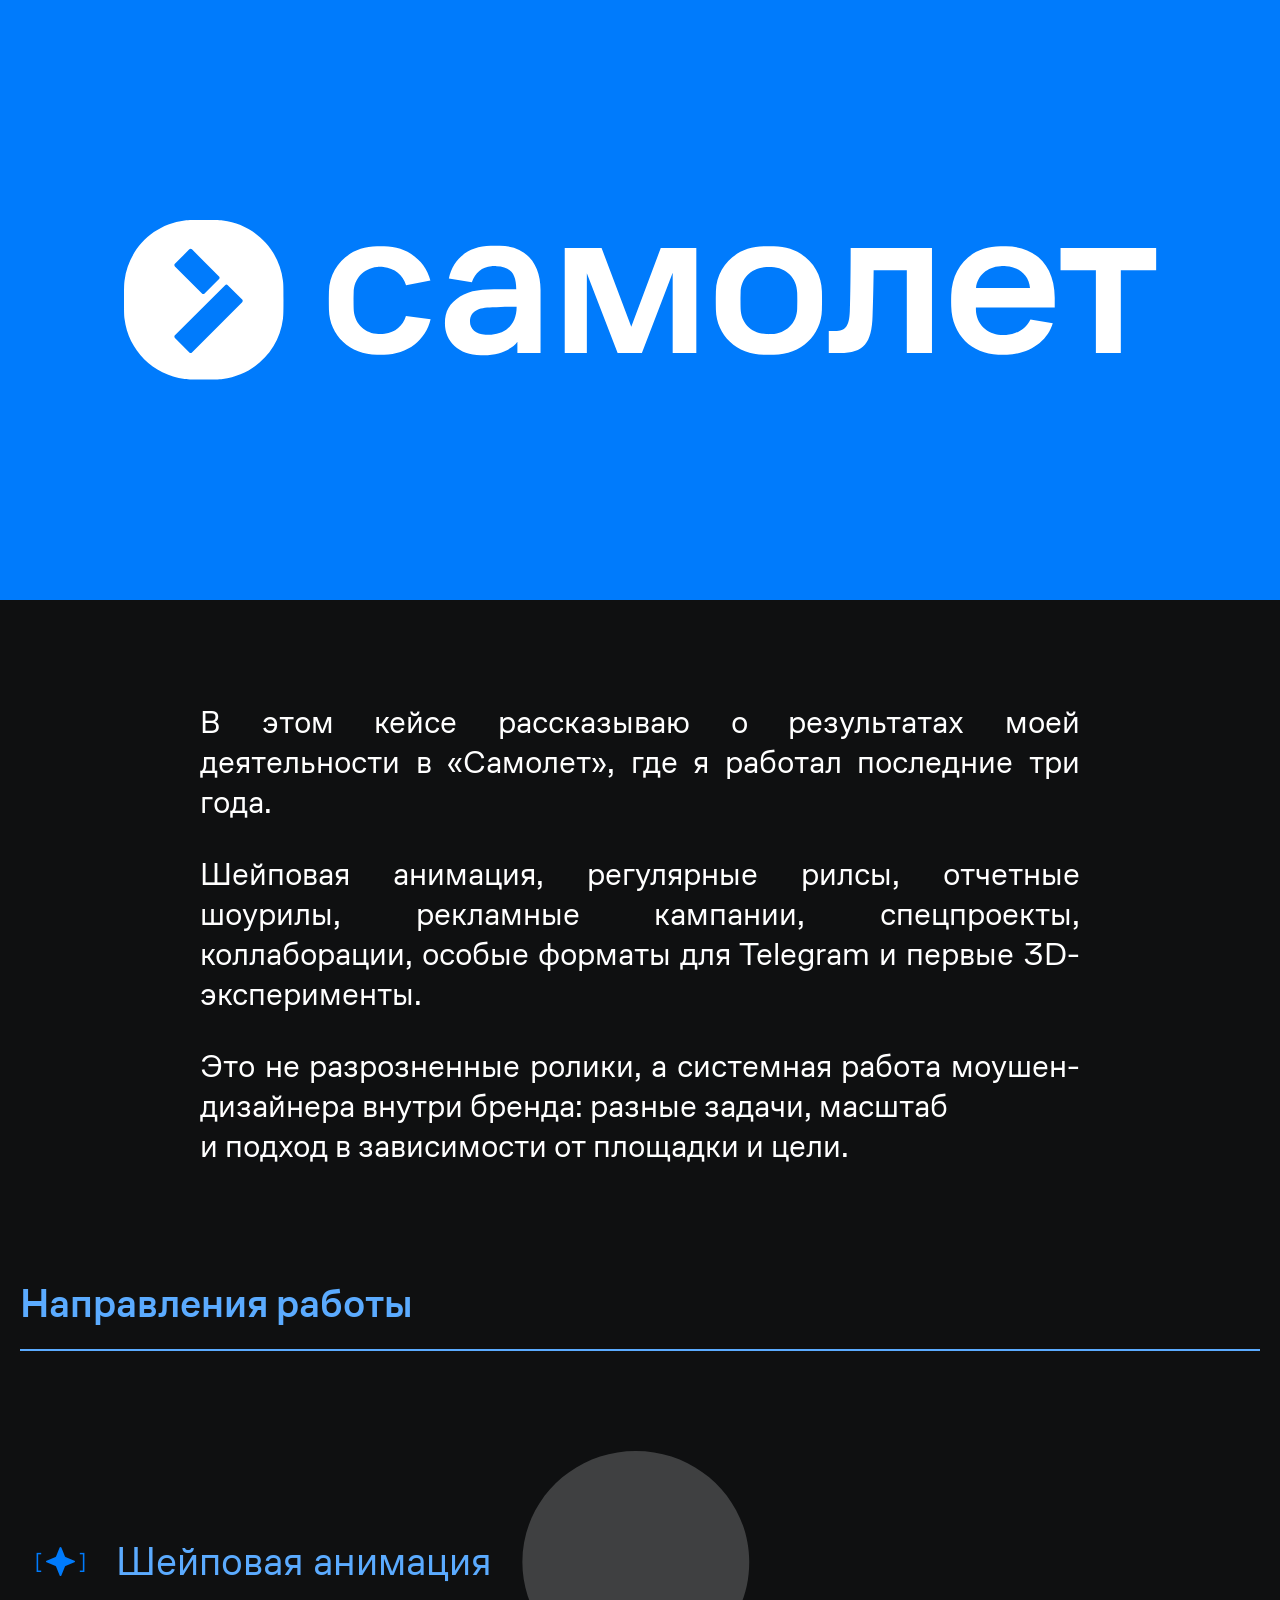
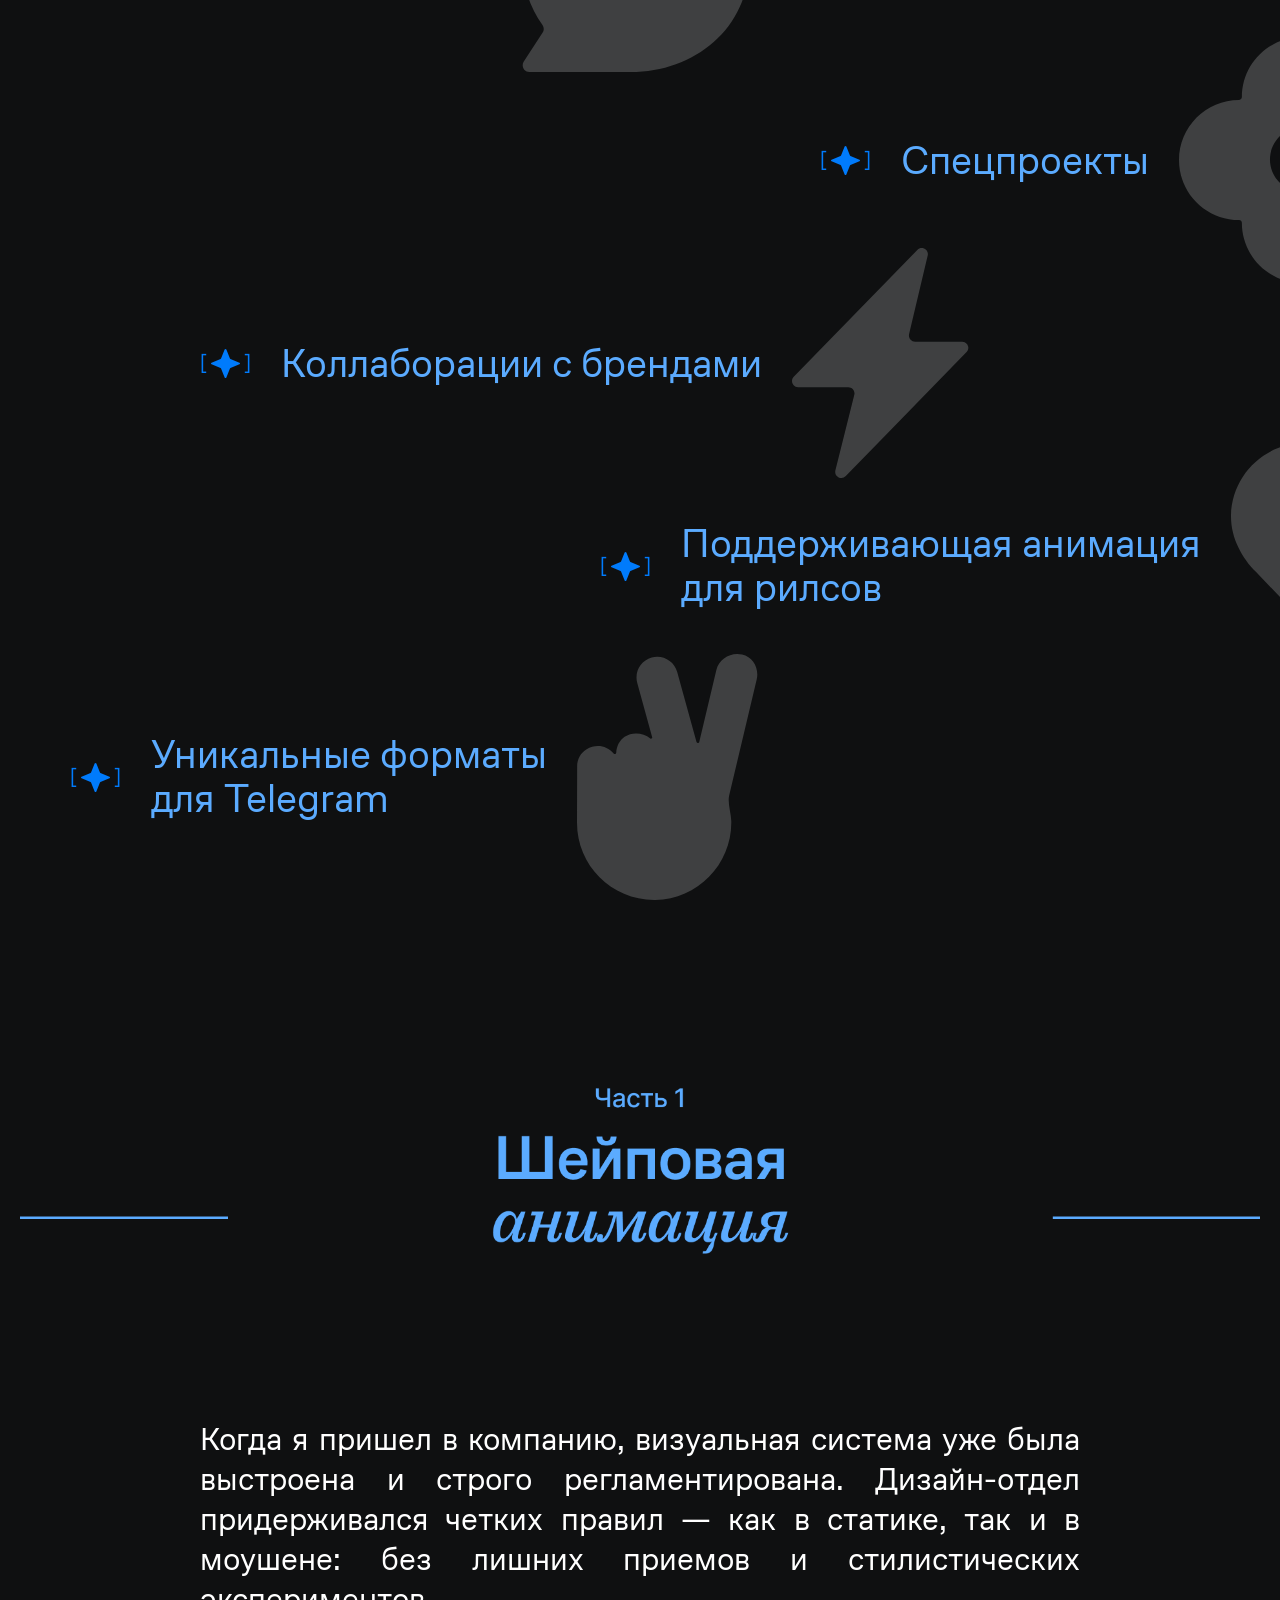
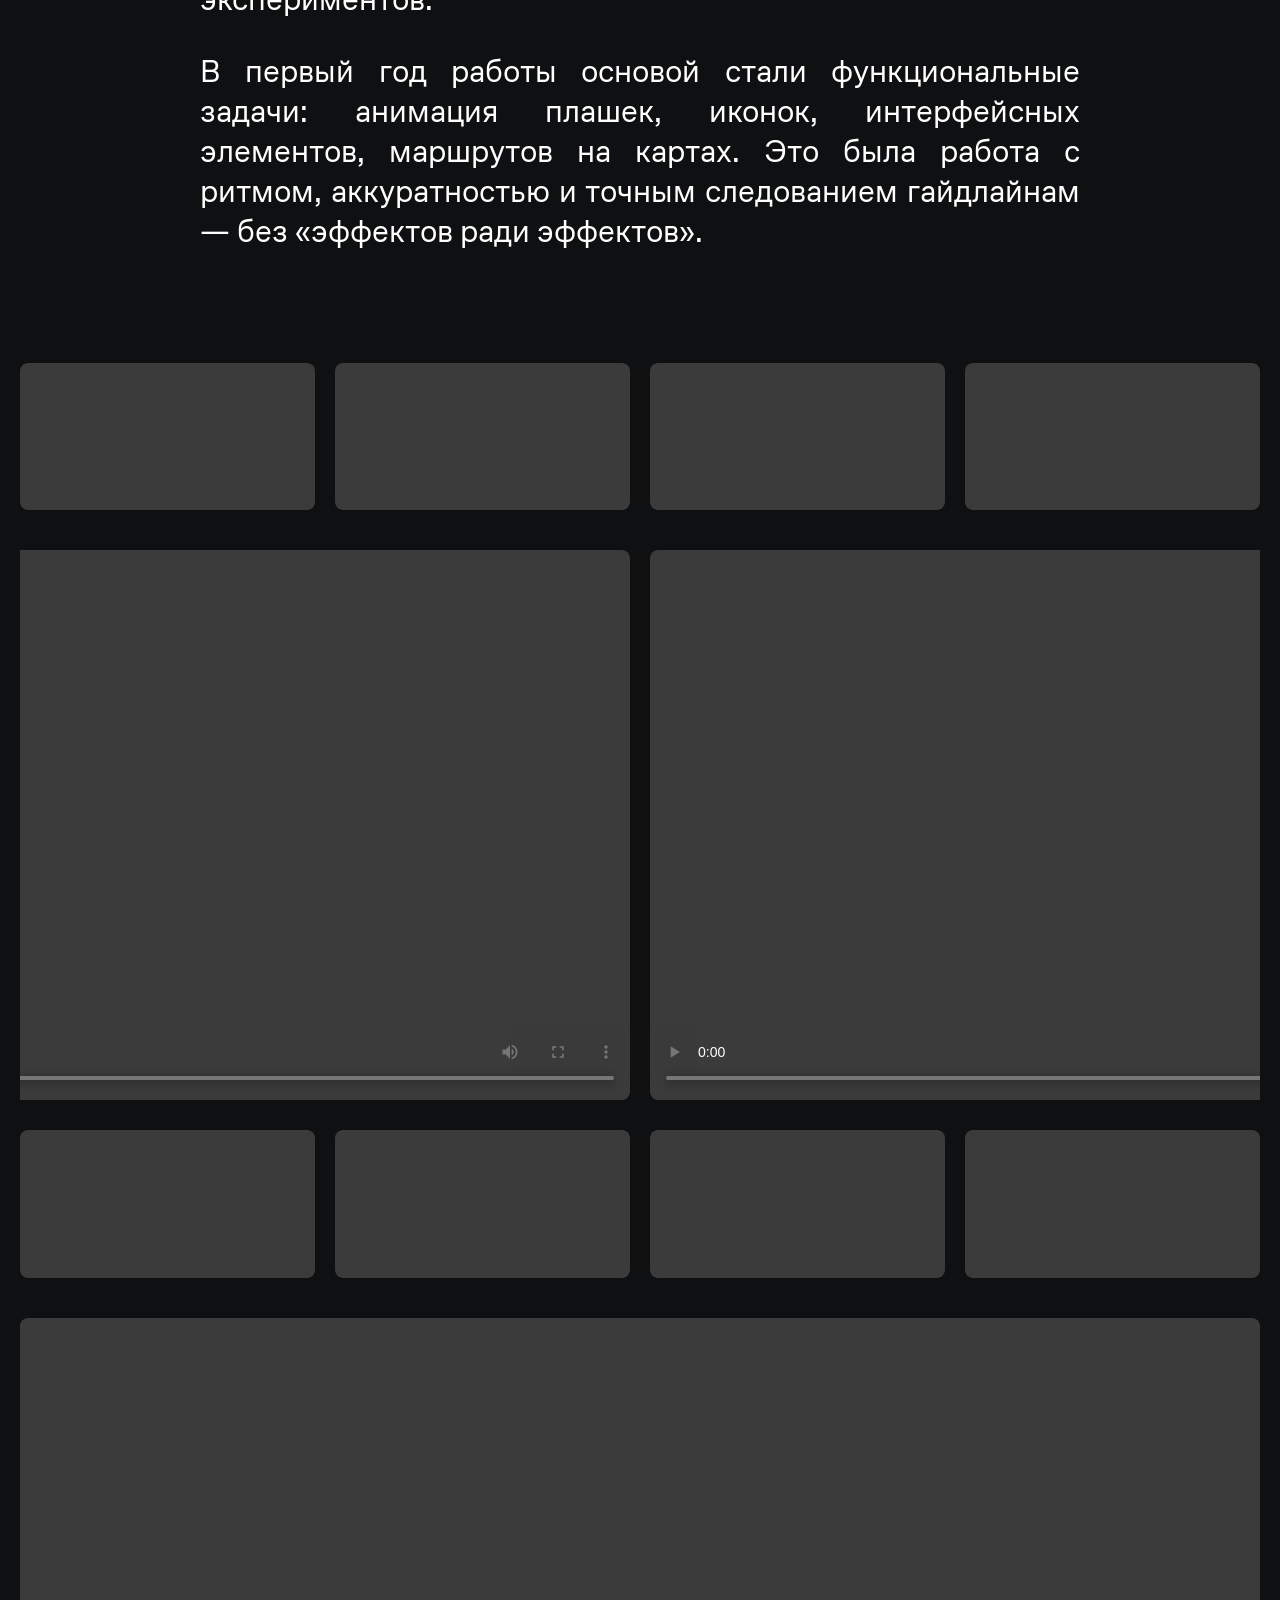
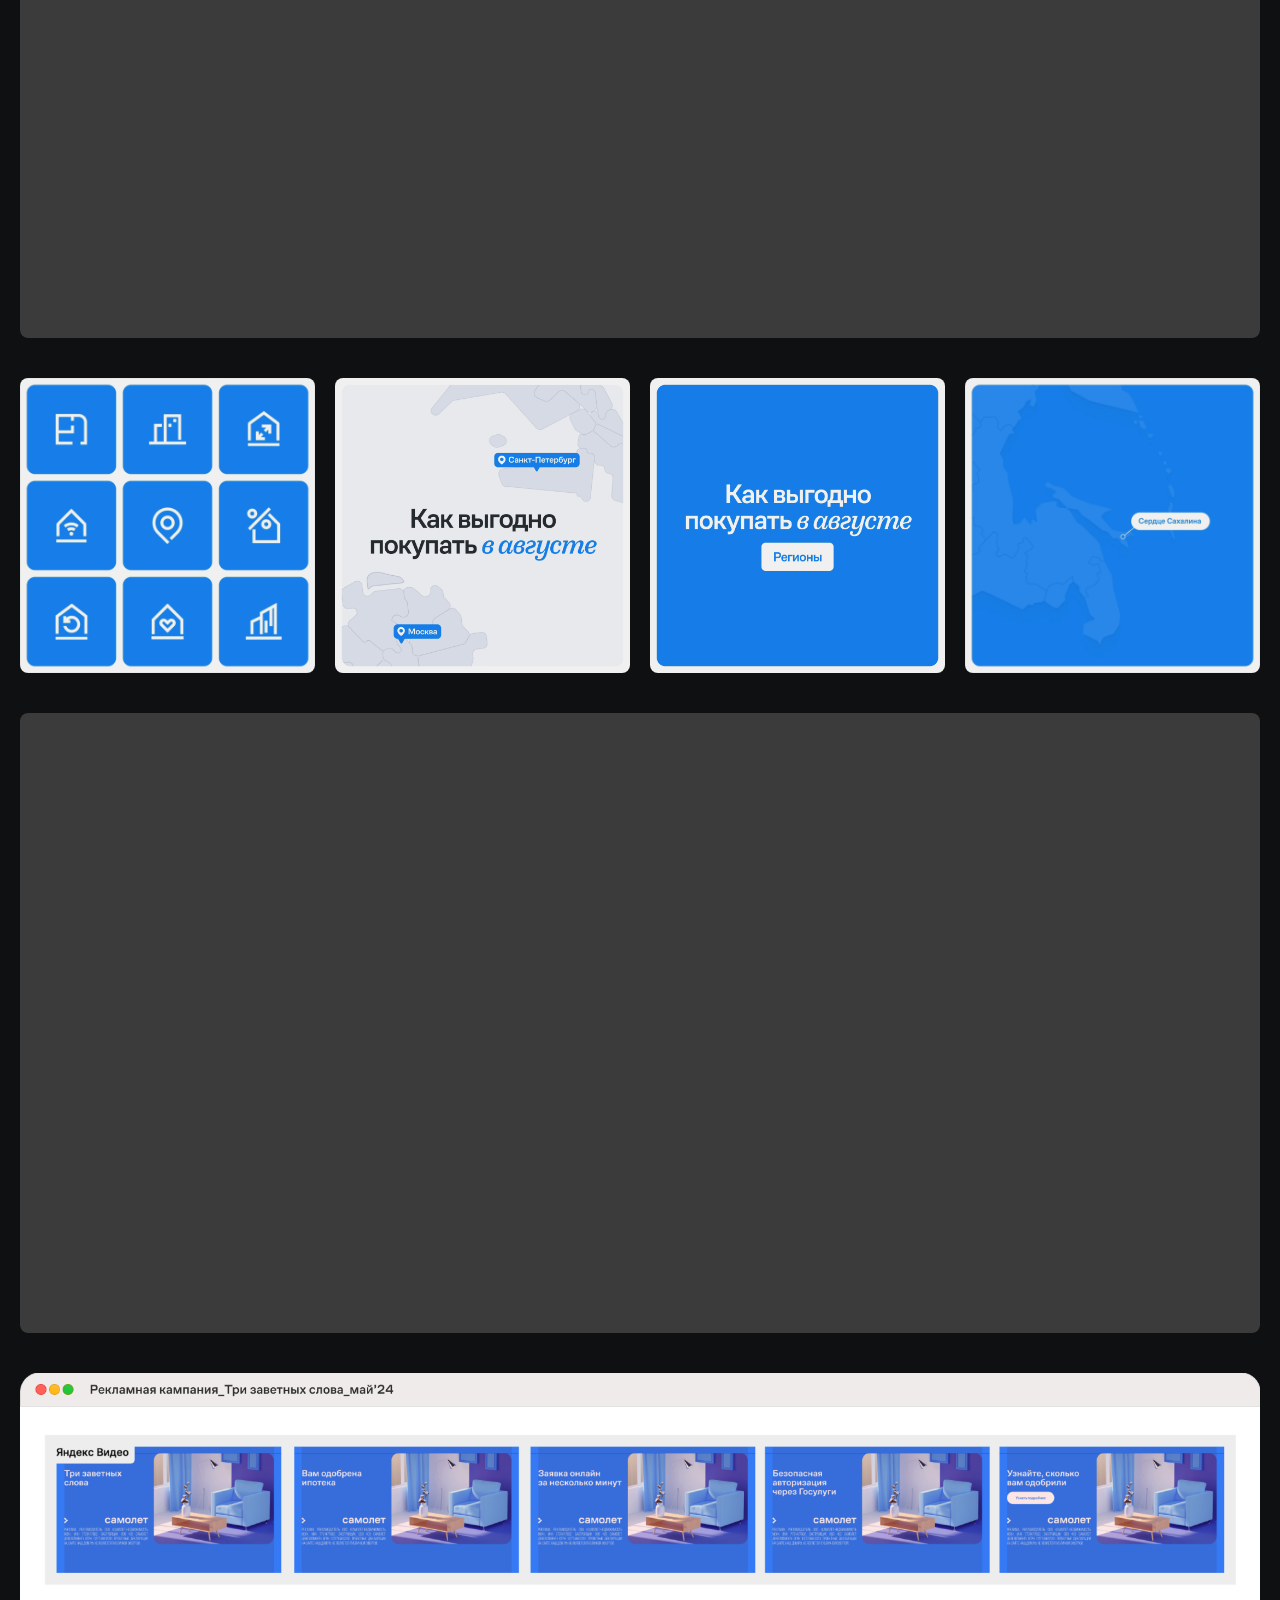
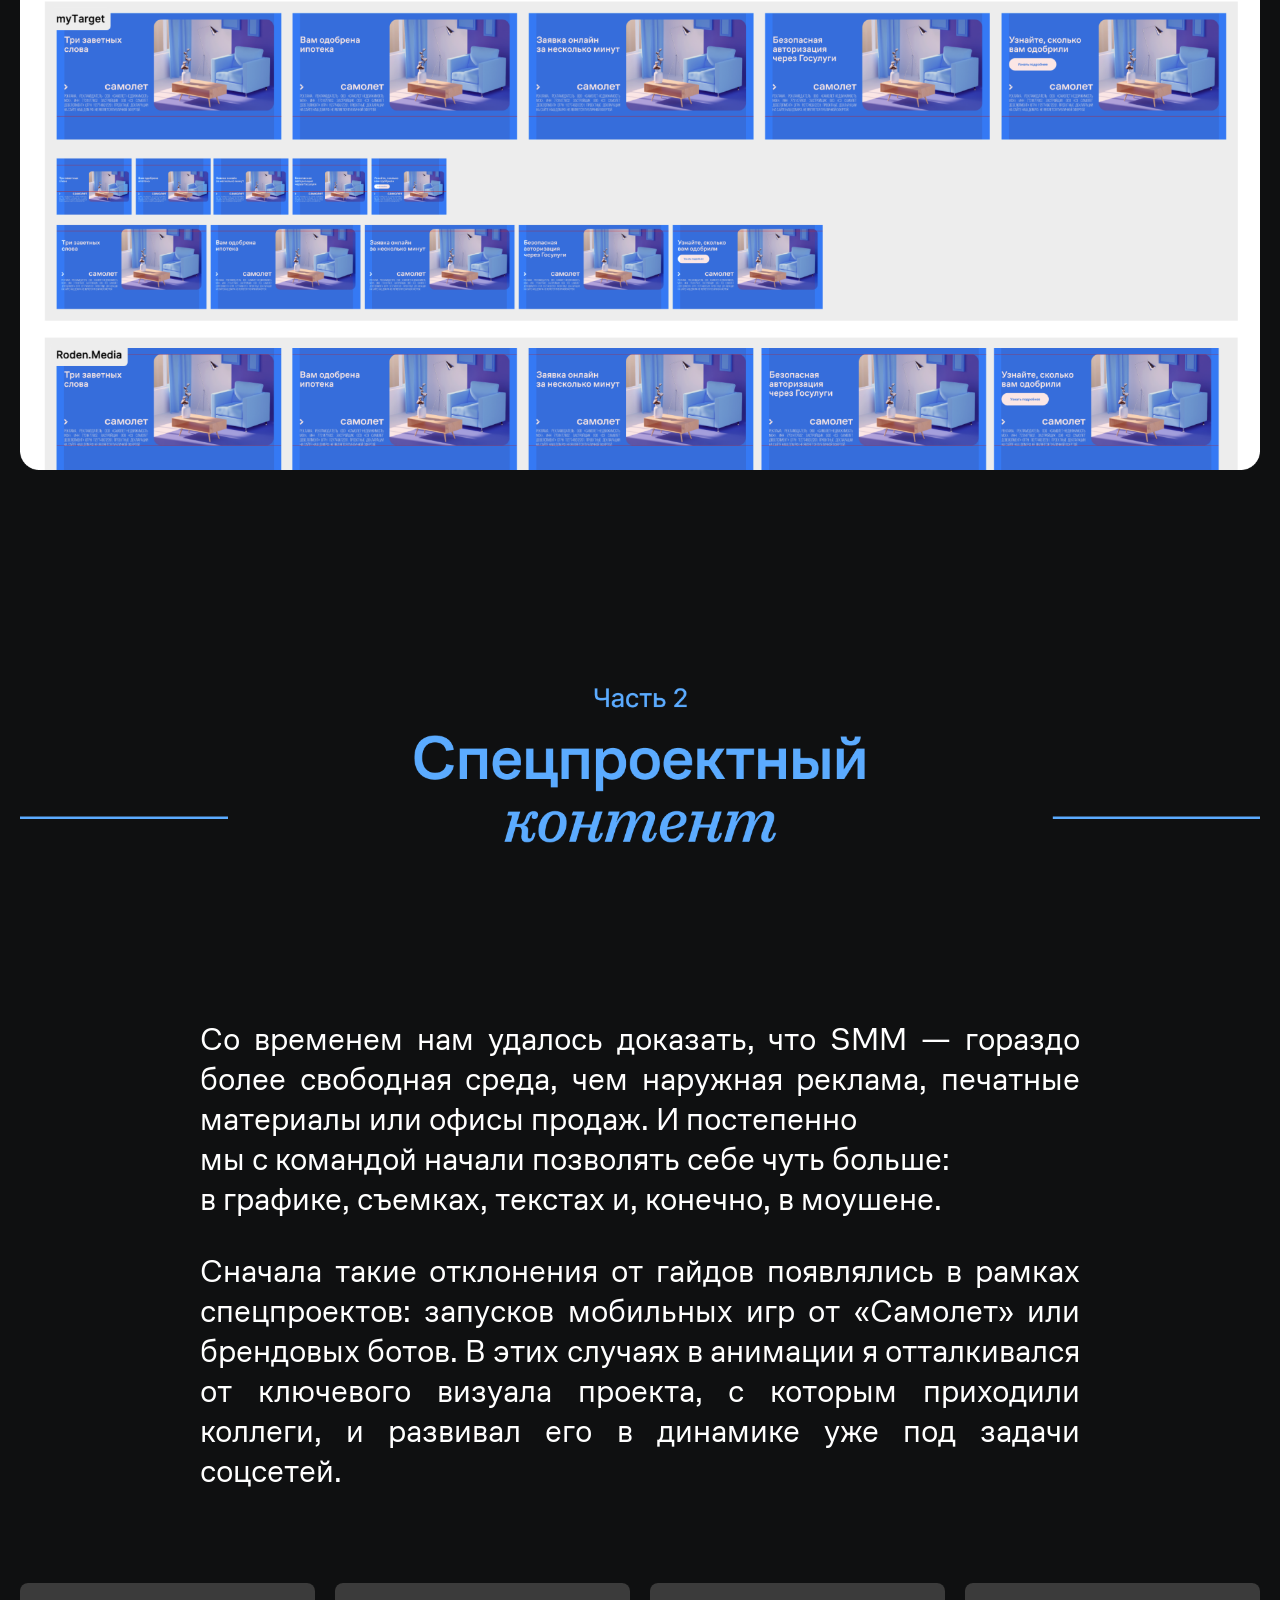
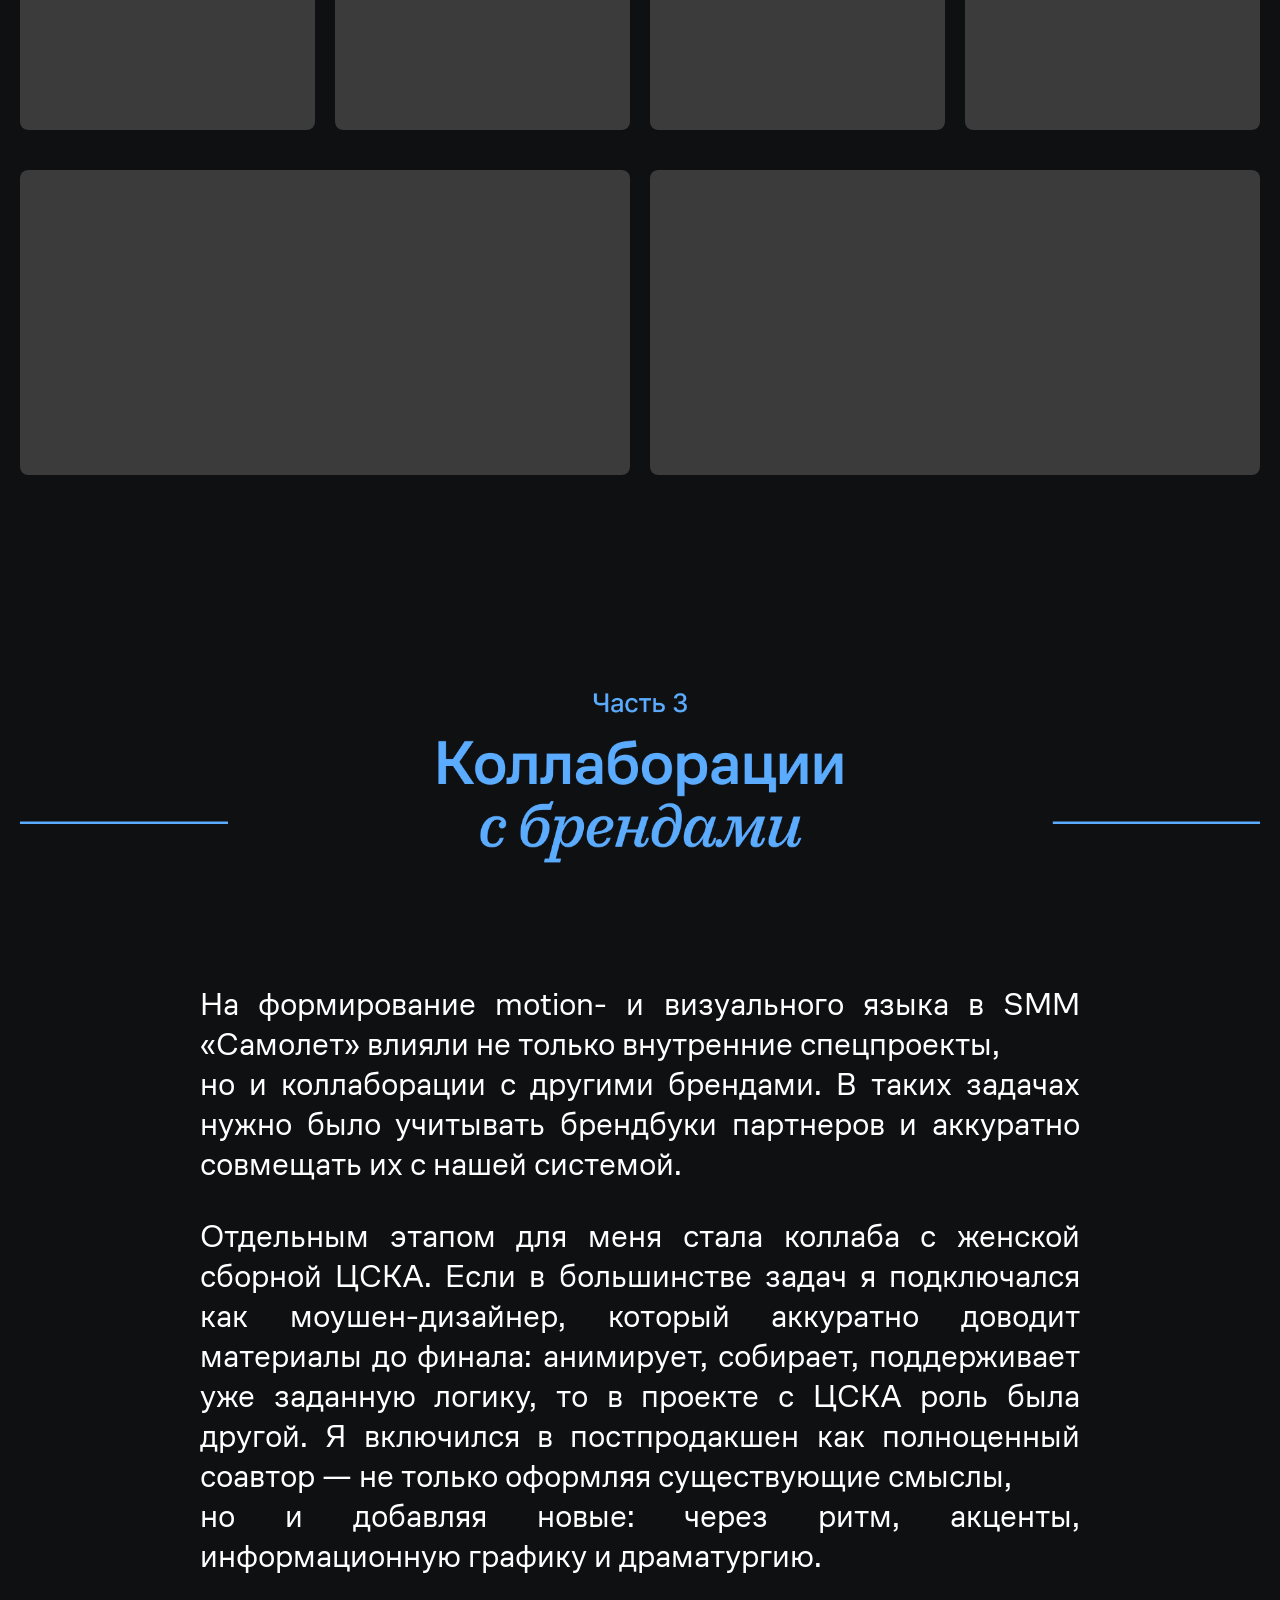
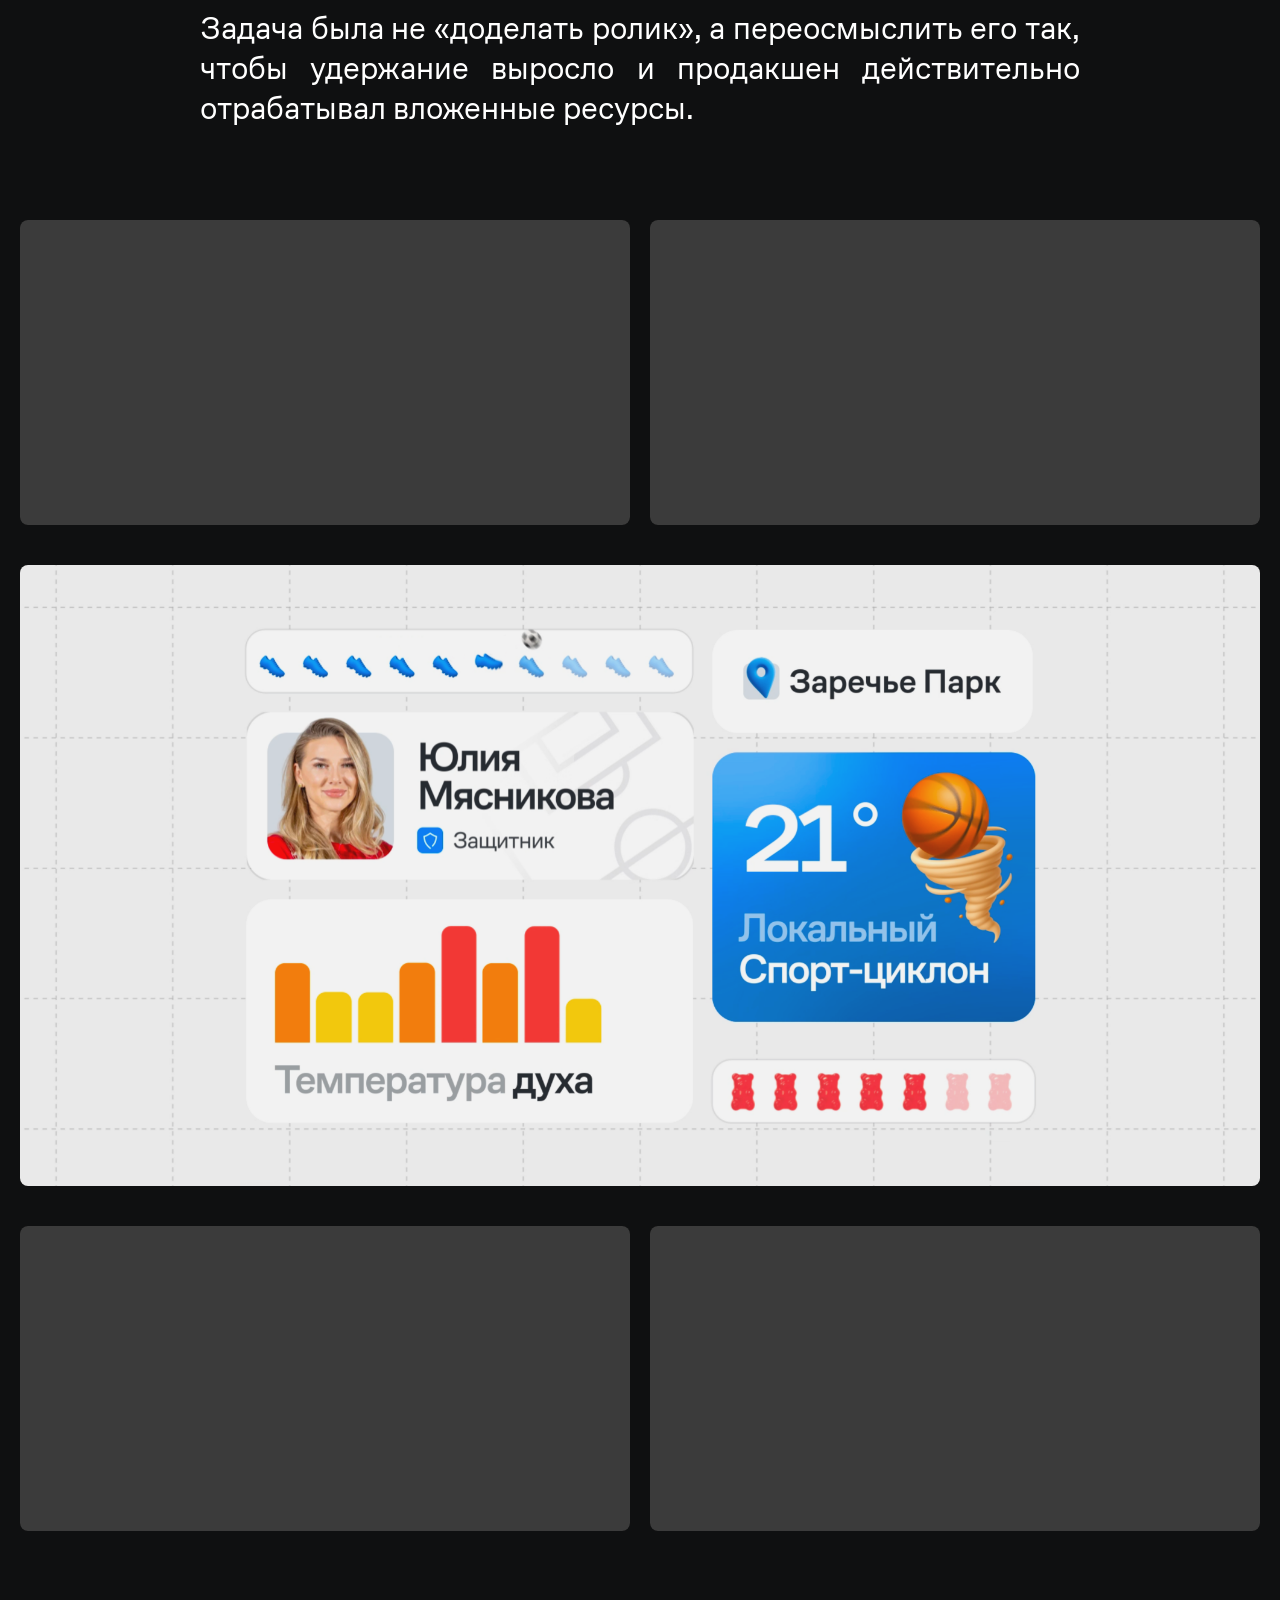
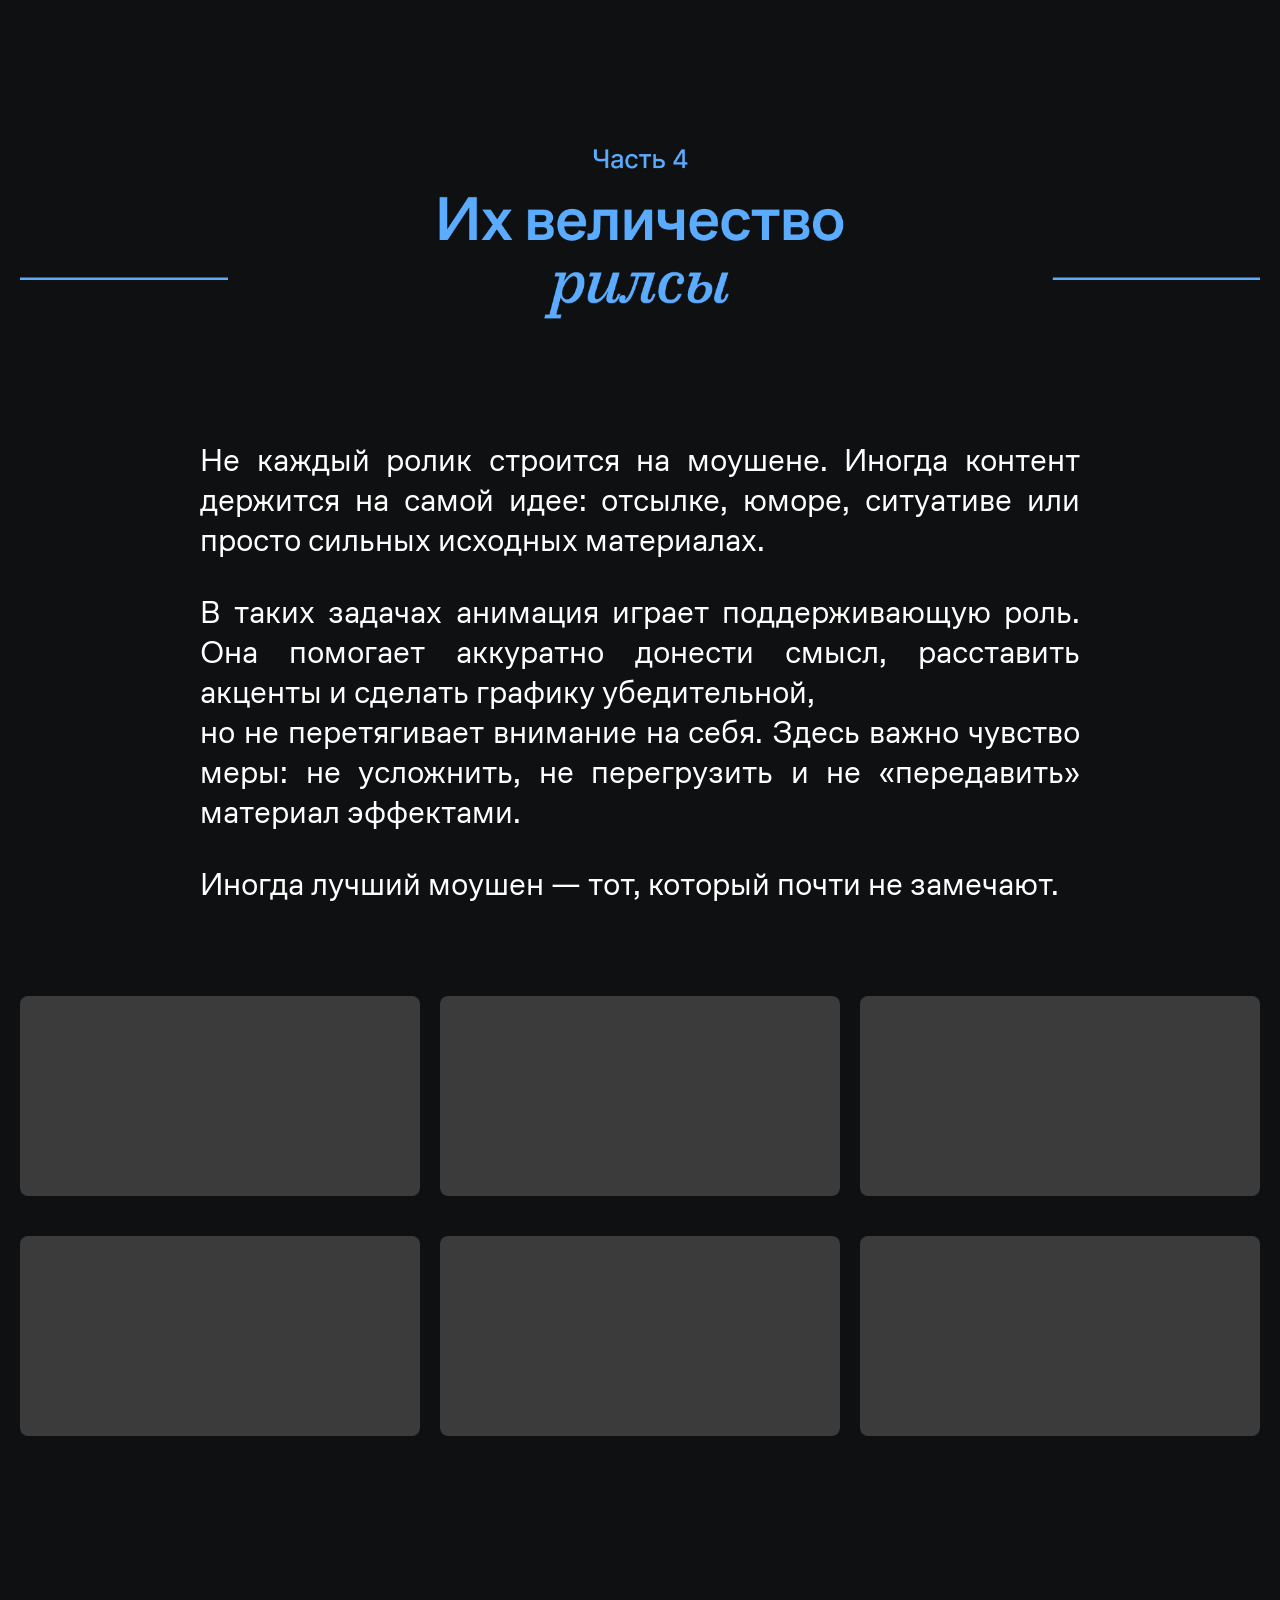
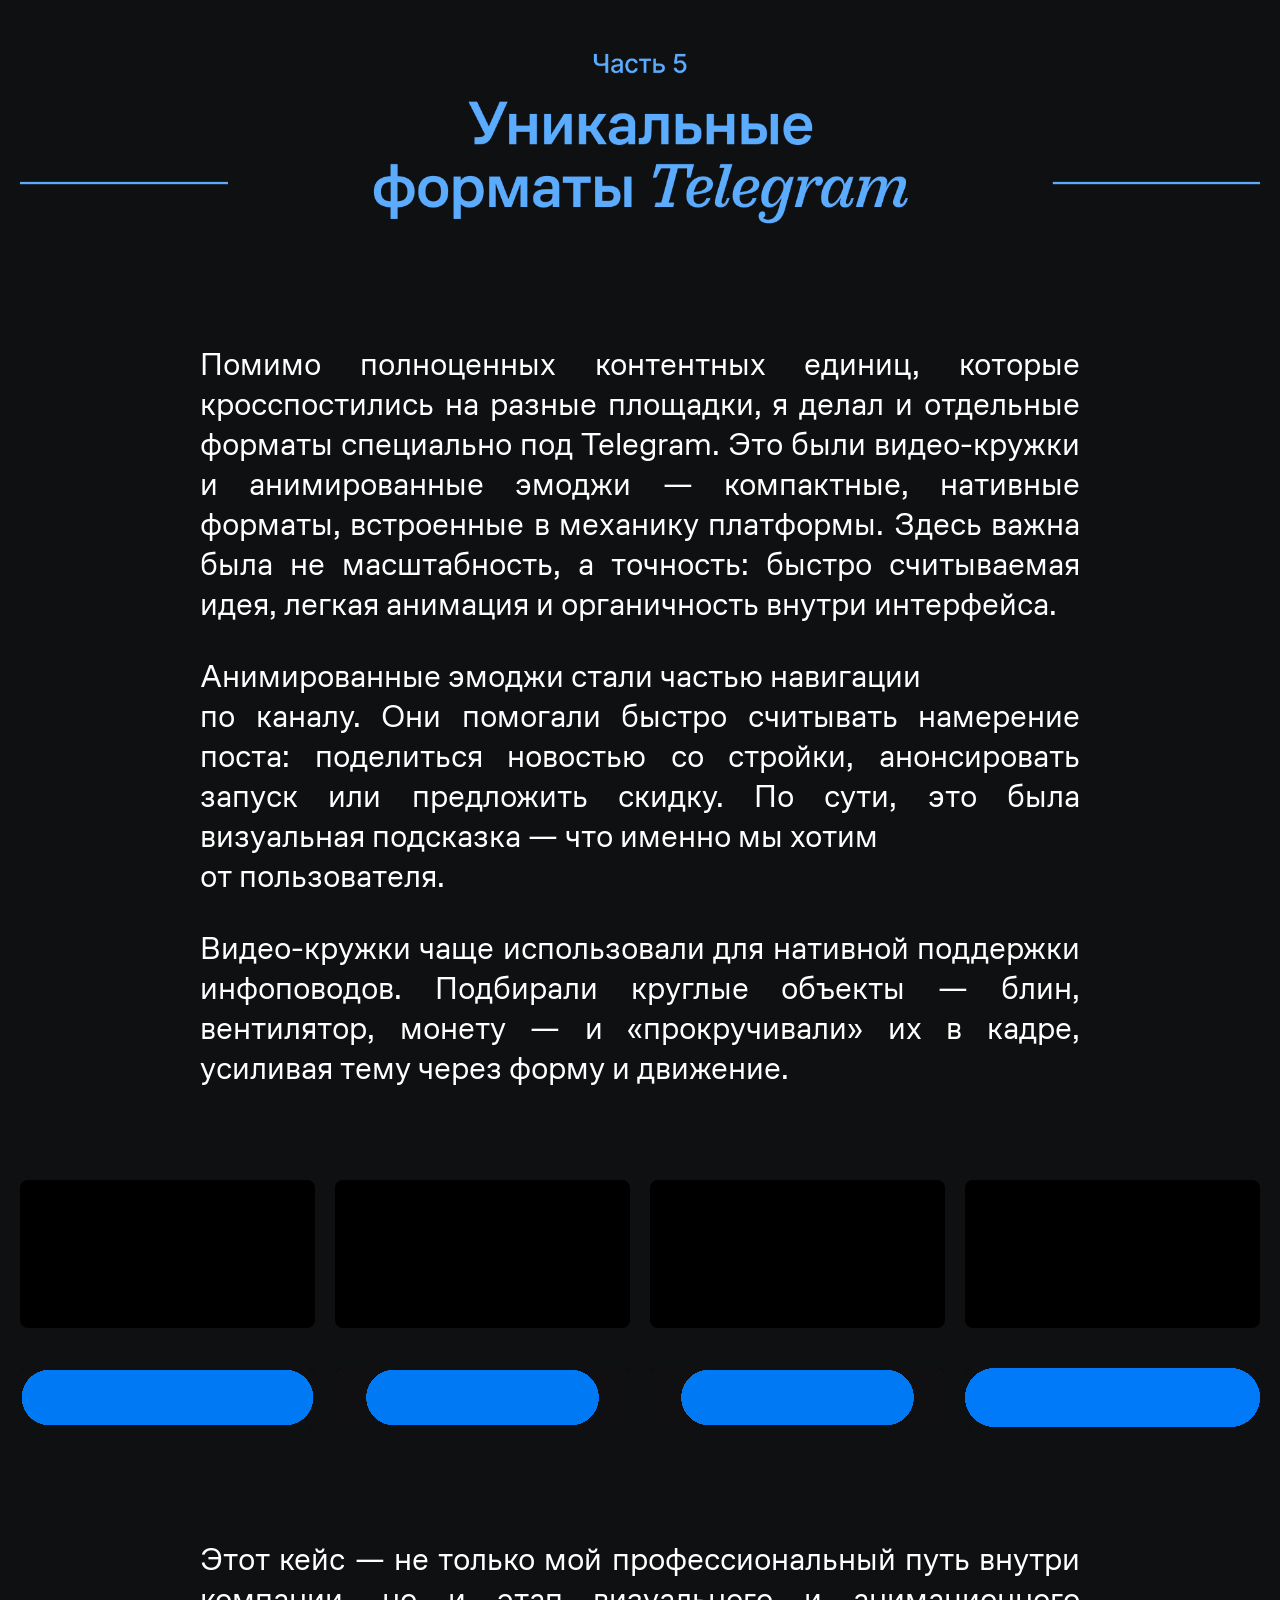
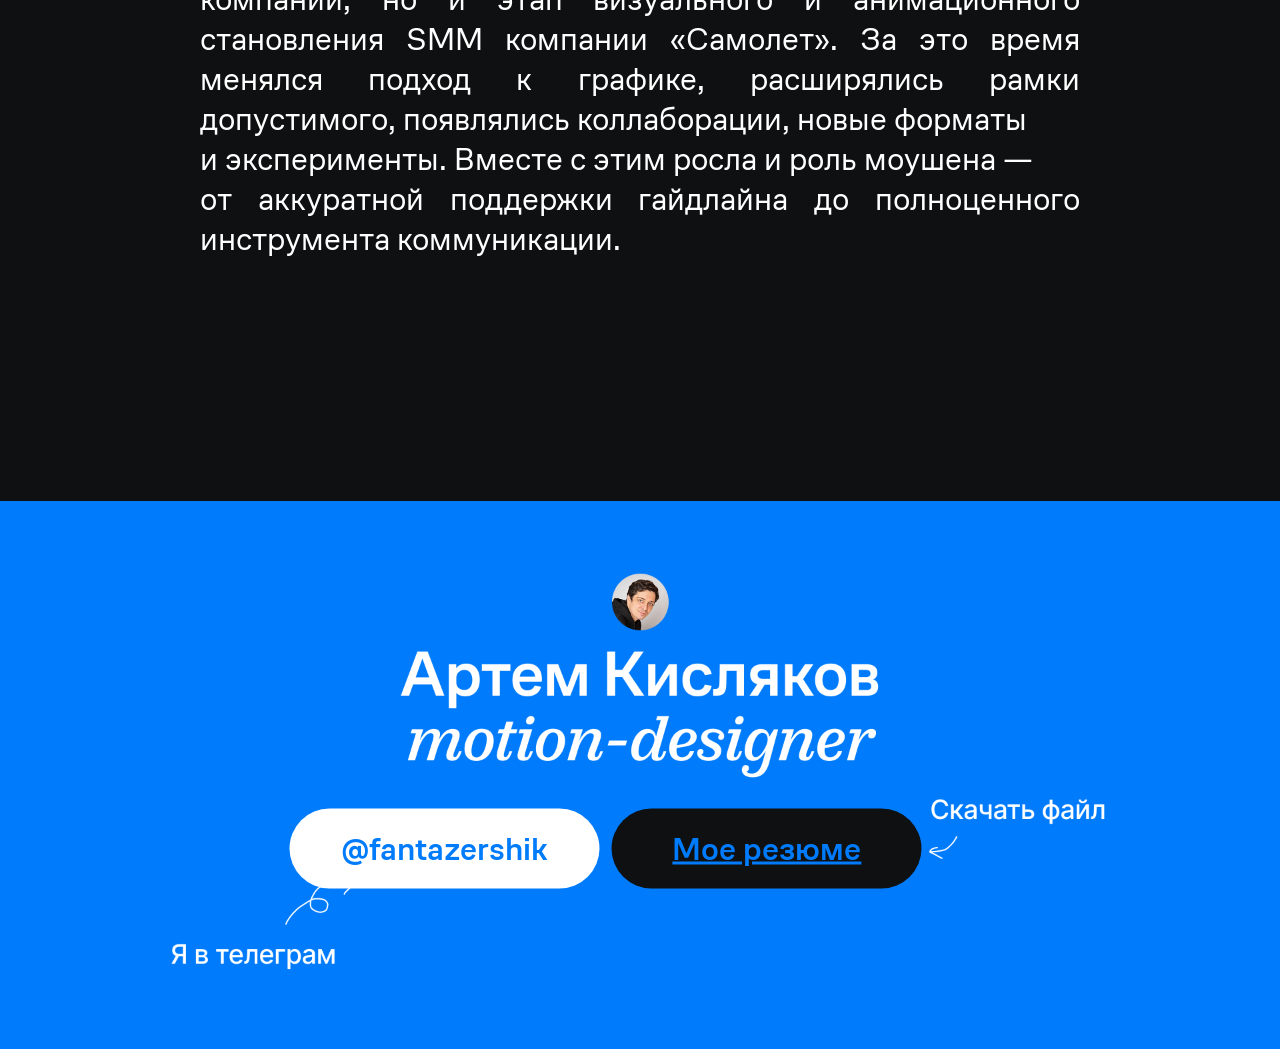
==== commit fdc99d60: "Создание мобилки" ====
--- a/index.html
+++ b/index.html
@@ -5,7 +5,16 @@
     <meta name="viewport" content="width=device-width, initial-scale=1.0">
     <title>Портфолио Motion</title>
     <link rel="stylesheet" href="css.css">
-    
+    <script>
+        (function () {
+            const isMobileViewport = window.matchMedia('(max-width: 900px)').matches;
+            const isMobilePage = /mobile\.html$/i.test(window.location.pathname);
+
+            if (isMobileViewport && !isMobilePage) {
+                window.location.replace('mobile.html');
+            }
+        })();
+    </script>
 </head>
 <body>
     <div class="blue-section">
@@ -129,24 +138,6 @@
                                 </span>
                                 </div>
                                 
-            <div class="row row-6">
-                                <span class="left-group">
-                                    <span class="bracket">[</span>
-                                    <span class="icon-small">
-                                        <svg width="29" height="29" viewBox="0 0 29 29" fill="currentColor" xmlns="http://www.w3.org/2000/svg">
-                                            <path d="M28.4172 13.6388L19.474 10.0391C19.2395 9.94458 19.0542 9.75923 18.9596 9.52472L15.3599 0.581563C15.0485 -0.193854 13.9503 -0.193854 13.6388 0.581563L10.0391 9.52598C9.94458 9.7605 9.75923 9.94584 9.52472 10.0404L0.581563 13.6401C-0.193854 13.9515 -0.193854 15.0497 0.581563 15.3612L9.52598 18.9596C9.76049 19.0542 9.94584 19.2395 10.0404 19.474L13.6401 28.4172C13.9515 29.1926 15.0497 29.1926 15.3612 28.4172L18.9609 19.474C19.0554 19.2395 19.2408 19.0542 19.4753 18.9596L28.4184 15.3599C29.1939 15.0485 29.1939 13.9503 28.4184 13.6388H28.4172Z" fill="3F4041"/>
-                                        </svg>
-                                    </span>
-                                    <span class="bracket">]</span>
-                                </span>
-                                <span class="text">Эксперименты с 3D</span>
-                                    <span class="icon-large">
-                                        <svg width="255" height="246" viewBox="0 0 255 246" fill="currentColor" xmlns="http://www.w3.org/2000/svg">
-                                            <path d="M252.204 118.037L132.466 2.11774C129.556 -0.705913 124.925 -0.705913 122.027 2.11774L2.28889 118.037C0.823581 119.449 0 121.396 0 123.428V238.492C0 242.642 3.36915 246 7.50837 246H53.0718C57.2217 246 60.5802 242.631 60.5802 238.492V185.88C60.5802 181.73 63.9493 178.371 68.0886 178.371H94.2929C98.4428 178.371 101.791 181.741 101.791 185.88V238.492C101.791 242.642 105.16 246 109.299 246H246.984C251.134 246 254.492 242.631 254.492 238.492V123.428C254.492 121.396 253.669 119.449 252.204 118.037Z" fill="3F4041"/>
-                                        </svg>
-                                </span>
-            </div>
-
 <div class="parent content-block">
     <img src="images/2.png" draggable="false" alt="">
 </div>
@@ -200,7 +191,7 @@
         <source src="video/11.mp4" type="video/mp4">
     </video>
     <video controls>
-        <source src="video/3.mp4" type="video/mp4">
+        <source src="video/3.MP4" type="video/mp4">
     </video>
     <video controls>
         <source src="video/28.mp4" type="video/mp4">
@@ -209,10 +200,10 @@
 
 <div class="video-grid content-block">
     <video controls>
-        <source src="video/15.MP4" type="video/mp4">
-    </video>
-    <video controls>
-        <source src="video/14.MP4" type="video/mp4">
+        <source src="video/15.mp4" type="video/mp4">
+    </video>
+    <video controls>
+        <source src="video/14.mp4" type="video/mp4">
     </video>
     <video controls>
         <source src="video/16.MP4" type="video/mp4">
@@ -449,5 +440,3 @@
 </div>
 </body>
 </html>                                
-
-
--- a/css.css
+++ b/css.css
@@ -177,7 +177,6 @@
 .row.row-3 { position: relative; left: 180px; }
 .row.row-4 { position: relative; left: 580px; }
 .row.row-5 { position: relative; left: 50px; }
-.row.row-6 { position: relative; left: 500px; }
 
 .left-group {
     display: flex;
@@ -447,11 +446,6 @@
     .row.row-3,
     .row.row-4,
     .row.row-5,
-    .row.row-6 {
-        position: static;
-        left: 0;
-        margin-top: 10px;
-    }
     /* Уменьшаем размер текста в строках */
     .text {
         font-size: 28px;
@@ -544,4 +538,242 @@
     .buttons-container {
         gap: 8px;
     }
-}+}
+
+html {
+    scroll-behavior: smooth;
+}
+
+body.mobile-page {
+    background: #0F1011;
+    color: #FFFFFF;
+    font-family: 'CoFoSans', sans-serif;
+}
+
+.mobile-page .mobile-shell {
+    width: min(100%, 430px);
+    margin: 0 auto;
+    padding: 16px 14px 8px;
+    box-sizing: border-box;
+}
+
+.mobile-page .mobile-topbar {
+    margin-bottom: 14px;
+}
+
+.mobile-page .mobile-topbar__logo {
+    background: #007BFC;
+    border-radius: 24px;
+    padding: 18px 16px;
+    box-shadow: 0 24px 60px rgba(0, 0, 0, 0.22);
+}
+
+.mobile-page .mobile-topbar__logo svg {
+    width: 100%;
+    display: block;
+}
+
+.mobile-page .mobile-card,
+.mobile-page .media-grid {
+    width: 100%;
+    max-width: 100%;
+    margin: 0 0 18px;
+    box-sizing: border-box;
+}
+
+.mobile-page .mobile-card {
+    background: transparent;
+    border: none;
+    border-radius: 28px;
+    padding: 22px 18px;
+    box-shadow: none;
+}
+
+.mobile-page .mobile-hero {
+    min-height: auto;
+    display: flex;
+    flex-direction: column;
+    justify-content: center;
+}
+
+.mobile-page h1,
+.mobile-page h2,
+.mobile-page p {
+    text-align: center;
+    text-wrap: balance;
+}
+
+.mobile-page h1 {
+    margin: 0 0 14px;
+    font-size: clamp(20px, 5.5vw, 26px);
+    line-height: 1.08;
+    font-weight: 500;
+    color: #5BABFF;
+}
+
+.mobile-page h2 {
+    margin: 0 0 14px;
+    font-size: 24px;
+    line-height: 1.05;
+    font-weight: 500;
+    color: #5BABFF;
+}
+
+.mobile-page .mobile-title-line {
+    display: flex;
+    flex-direction: column;
+    align-items: center;
+    gap: 12px;
+}
+
+.mobile-page .mobile-title-line::after {
+    content: "";
+    width: calc(100% - 18px);
+    height: 5px;
+    border-radius: 999px;
+    background: #5BABFF;
+}
+
+.mobile-page .mobile-copy {
+    display: grid;
+    gap: 12px;
+}
+
+.mobile-page .mobile-copy p {
+    margin: 0;
+    font-size: 16px;
+    line-height: 1.45;
+    color: rgba(255, 255, 255, 0.92);
+    text-align: justify;
+    text-align-last: left;
+    text-wrap: pretty;
+}
+
+.mobile-page .direction-list {
+    display: grid;
+    grid-template-columns: 1fr;
+    gap: 10px;
+}
+
+.mobile-page .direction-list a {
+    display: flex;
+    justify-content: center;
+    align-items: center;
+    min-height: 52px;
+    padding: 10px 14px;
+    border-radius: 18px;
+    background: #3F4041;
+    border: none;
+    color: #FFFFFF;
+    text-align: center;
+    line-height: 1.25;
+    text-decoration: none;
+    transition: background-color 0.5s ease, color 0.5s ease;
+}
+
+.mobile-page .direction-list a:hover {
+    background: #FFFFFF;
+    color: #007BFC;
+}
+
+.mobile-page .direction-list a:active {
+    transform: scale(0.99);
+}
+
+.mobile-page .mobile-section {
+    margin-bottom: 28px;
+    scroll-margin-top: 18px;
+}
+
+.mobile-page .media-grid {
+    display: grid;
+    grid-template-columns: repeat(2, minmax(0, 1fr));
+    gap: 12px;
+}
+
+.mobile-page .media-grid-single {
+    grid-template-columns: 1fr;
+}
+
+.mobile-page .media-grid video,
+.mobile-page .media-grid img {
+    width: 100%;
+    display: block;
+    border-radius: 22px;
+    background: #050505;
+    overflow: hidden;
+}
+
+.mobile-page .mobile-directions img {
+    border-radius: 22px;
+}
+
+.mobile-page .mobile-directions-image {
+    margin-bottom: 28px;
+}
+
+.mobile-page .mobile-outro {
+    margin-bottom: 0;
+}
+
+.mobile-page .mobile-footer {
+    position: relative;
+    width: calc(100% - 28px);
+    max-width: 402px;
+    margin: 4px auto 0;
+    overflow: hidden;
+    border-radius: 28px;
+}
+
+.mobile-page .footer-image {
+    width: 100%;
+    min-height: 640px;
+    object-fit: cover;
+    object-position: center;
+    border-radius: 28px;
+}
+
+.mobile-page .buttons-container {
+    width: calc(100% - 28px);
+    height: auto;
+    top: 478px;
+    left: 14px;
+    right: 14px;
+    transform: none;
+    display: grid;
+    grid-template-columns: 1fr;
+    gap: 10px;
+}
+
+.mobile-page .btn {
+    width: 100%;
+    min-height: 56px;
+    padding: 14px 18px;
+    border-radius: 999px;
+    font-size: 18px;
+}
+
+@media (max-width: 420px) {
+    .mobile-page .mobile-shell {
+        padding-left: 12px;
+        padding-right: 12px;
+    }
+
+    .mobile-page .mobile-card {
+        padding: 20px 16px;
+        border-radius: 24px;
+    }
+
+    .mobile-page .mobile-topbar__logo {
+        border-radius: 22px;
+        padding: 16px 14px;
+    }
+
+    .mobile-page .mobile-copy p {
+        font-size: 15px;
+    }
+
+    .mobile-page .media-grid {
+        gap: 10px;
+    }
+}
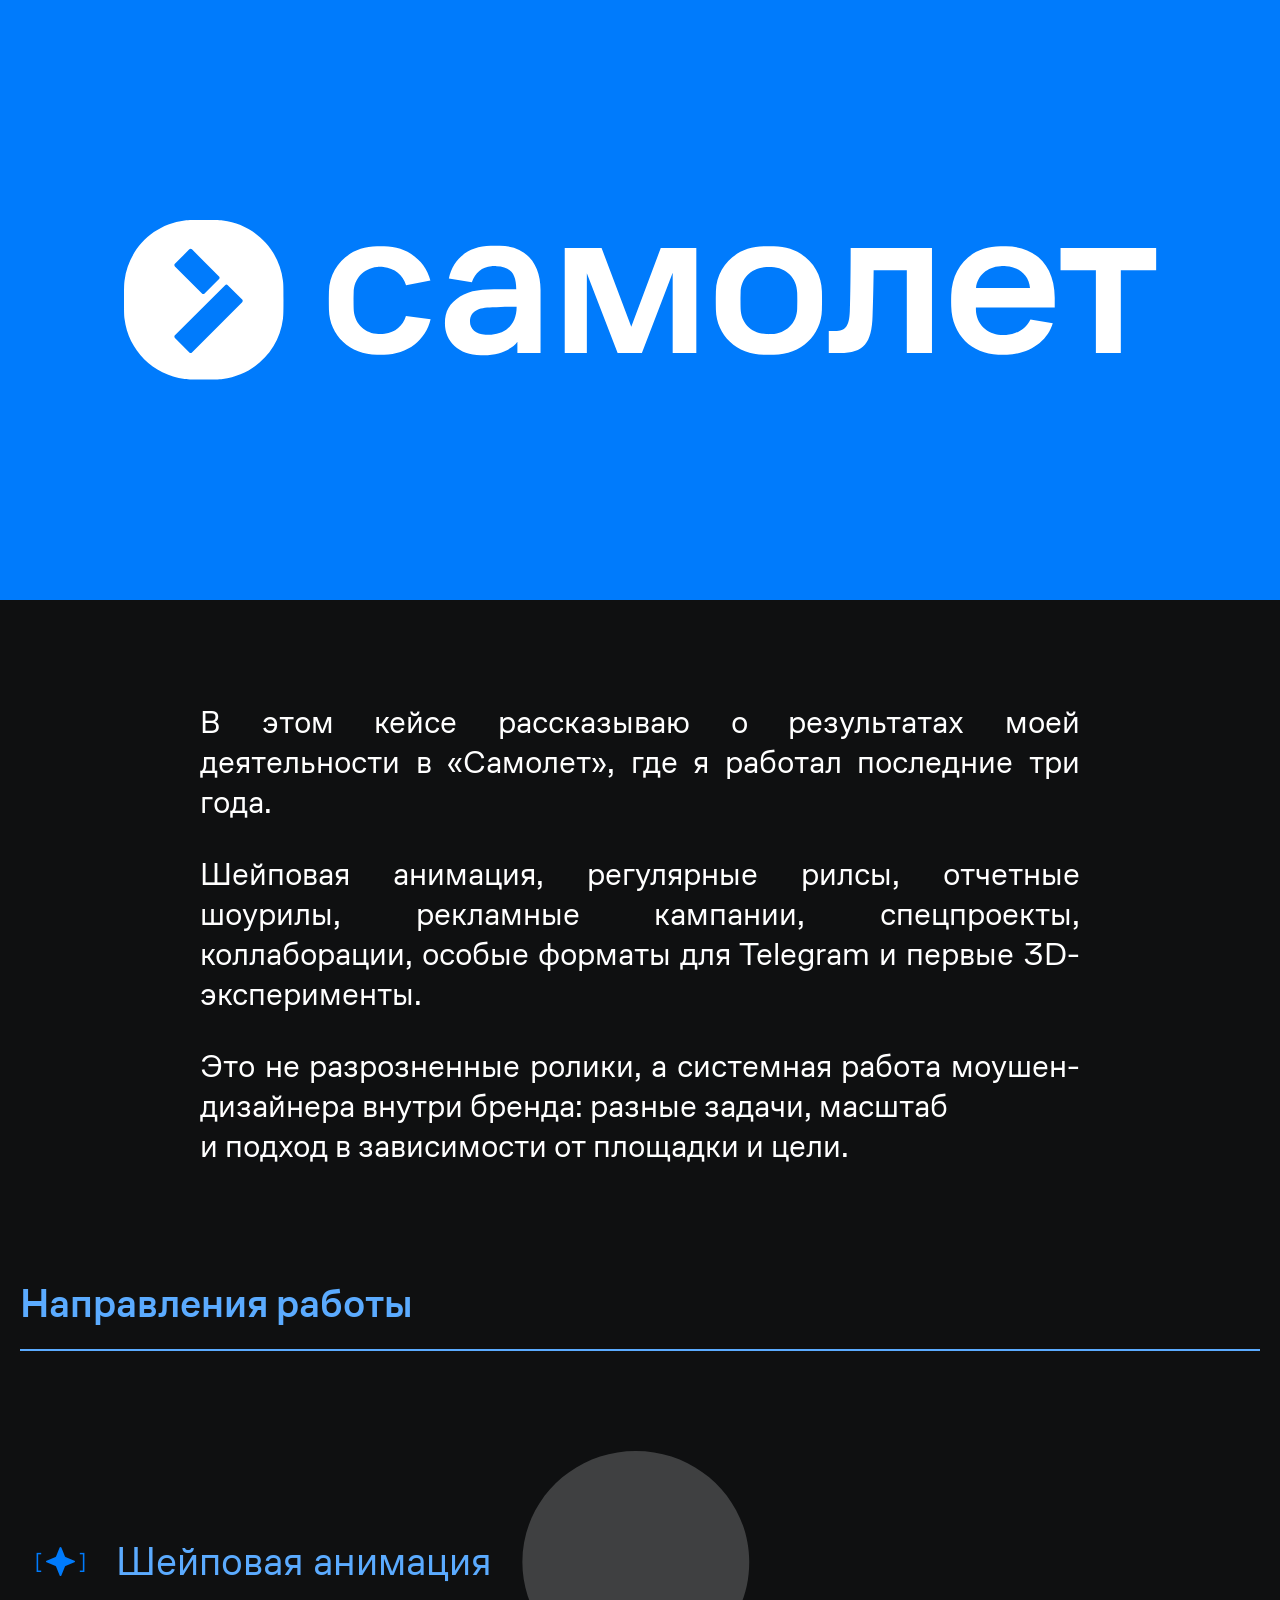
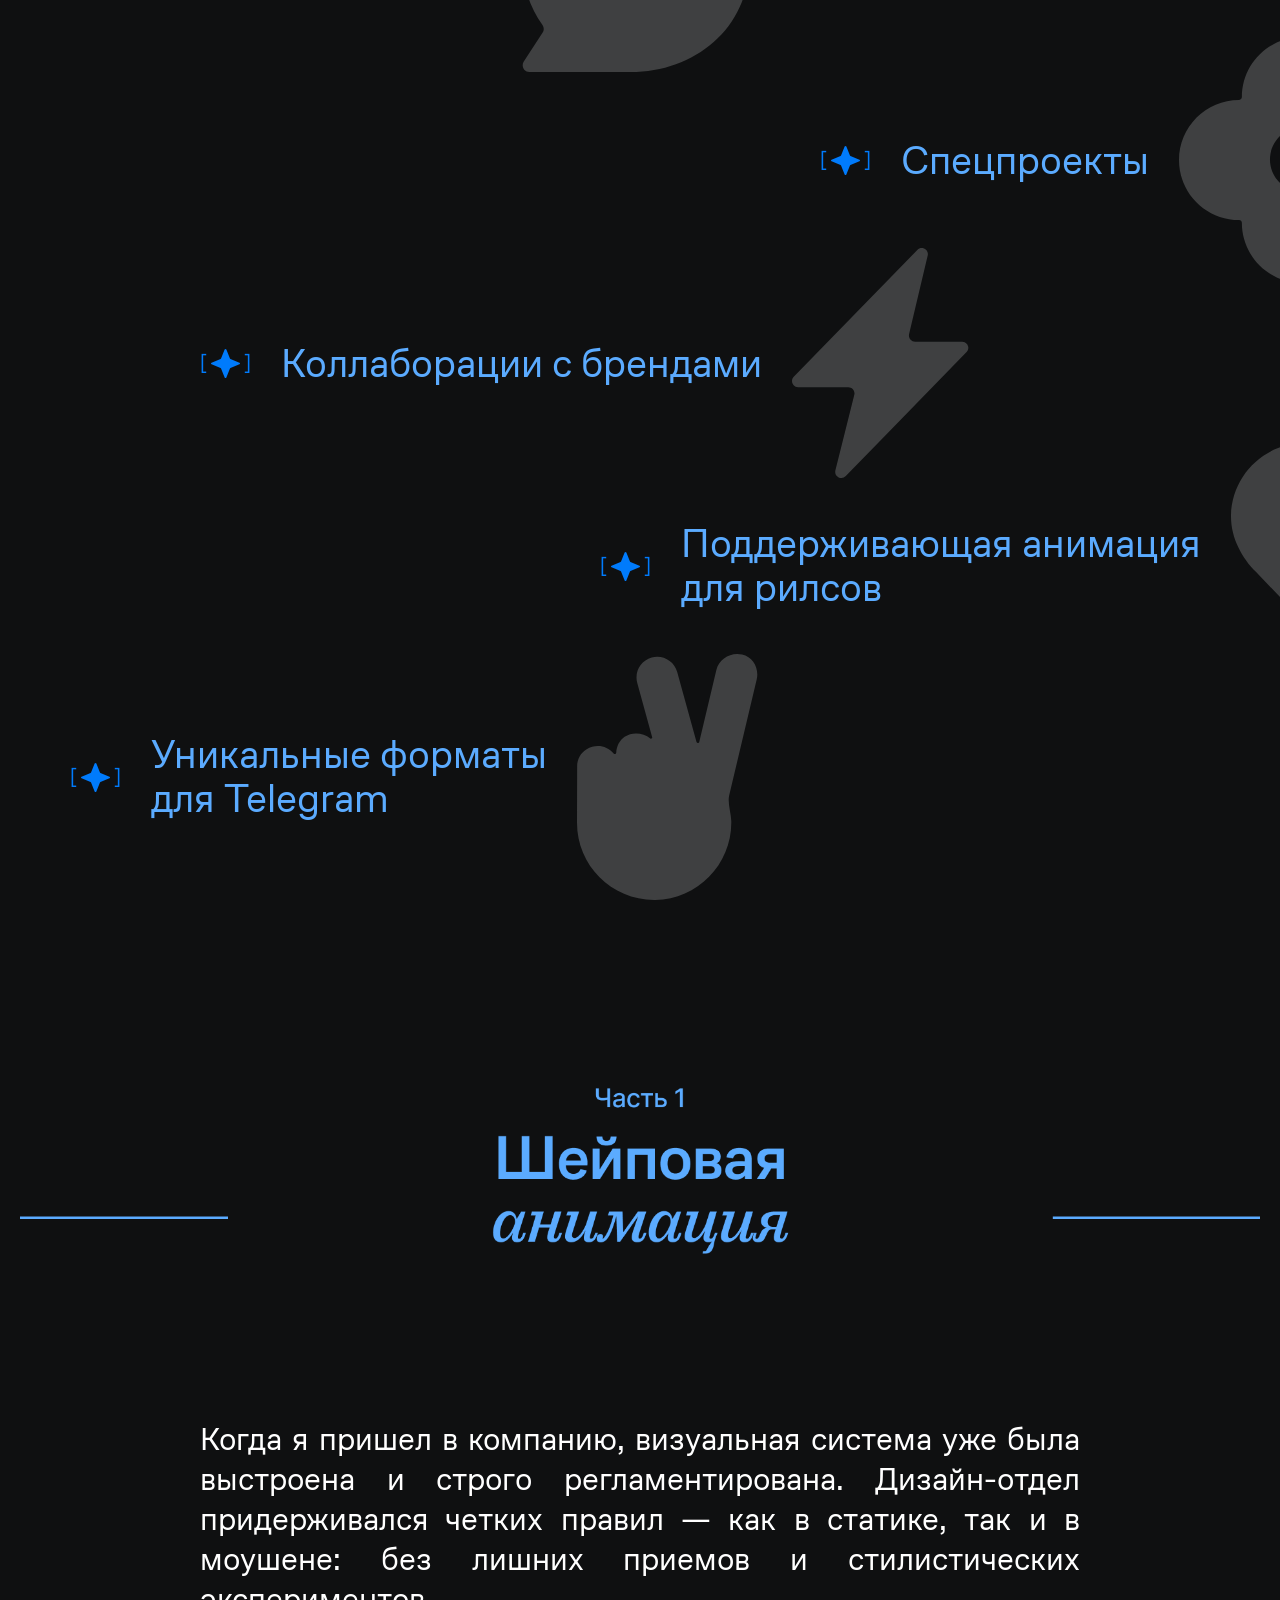
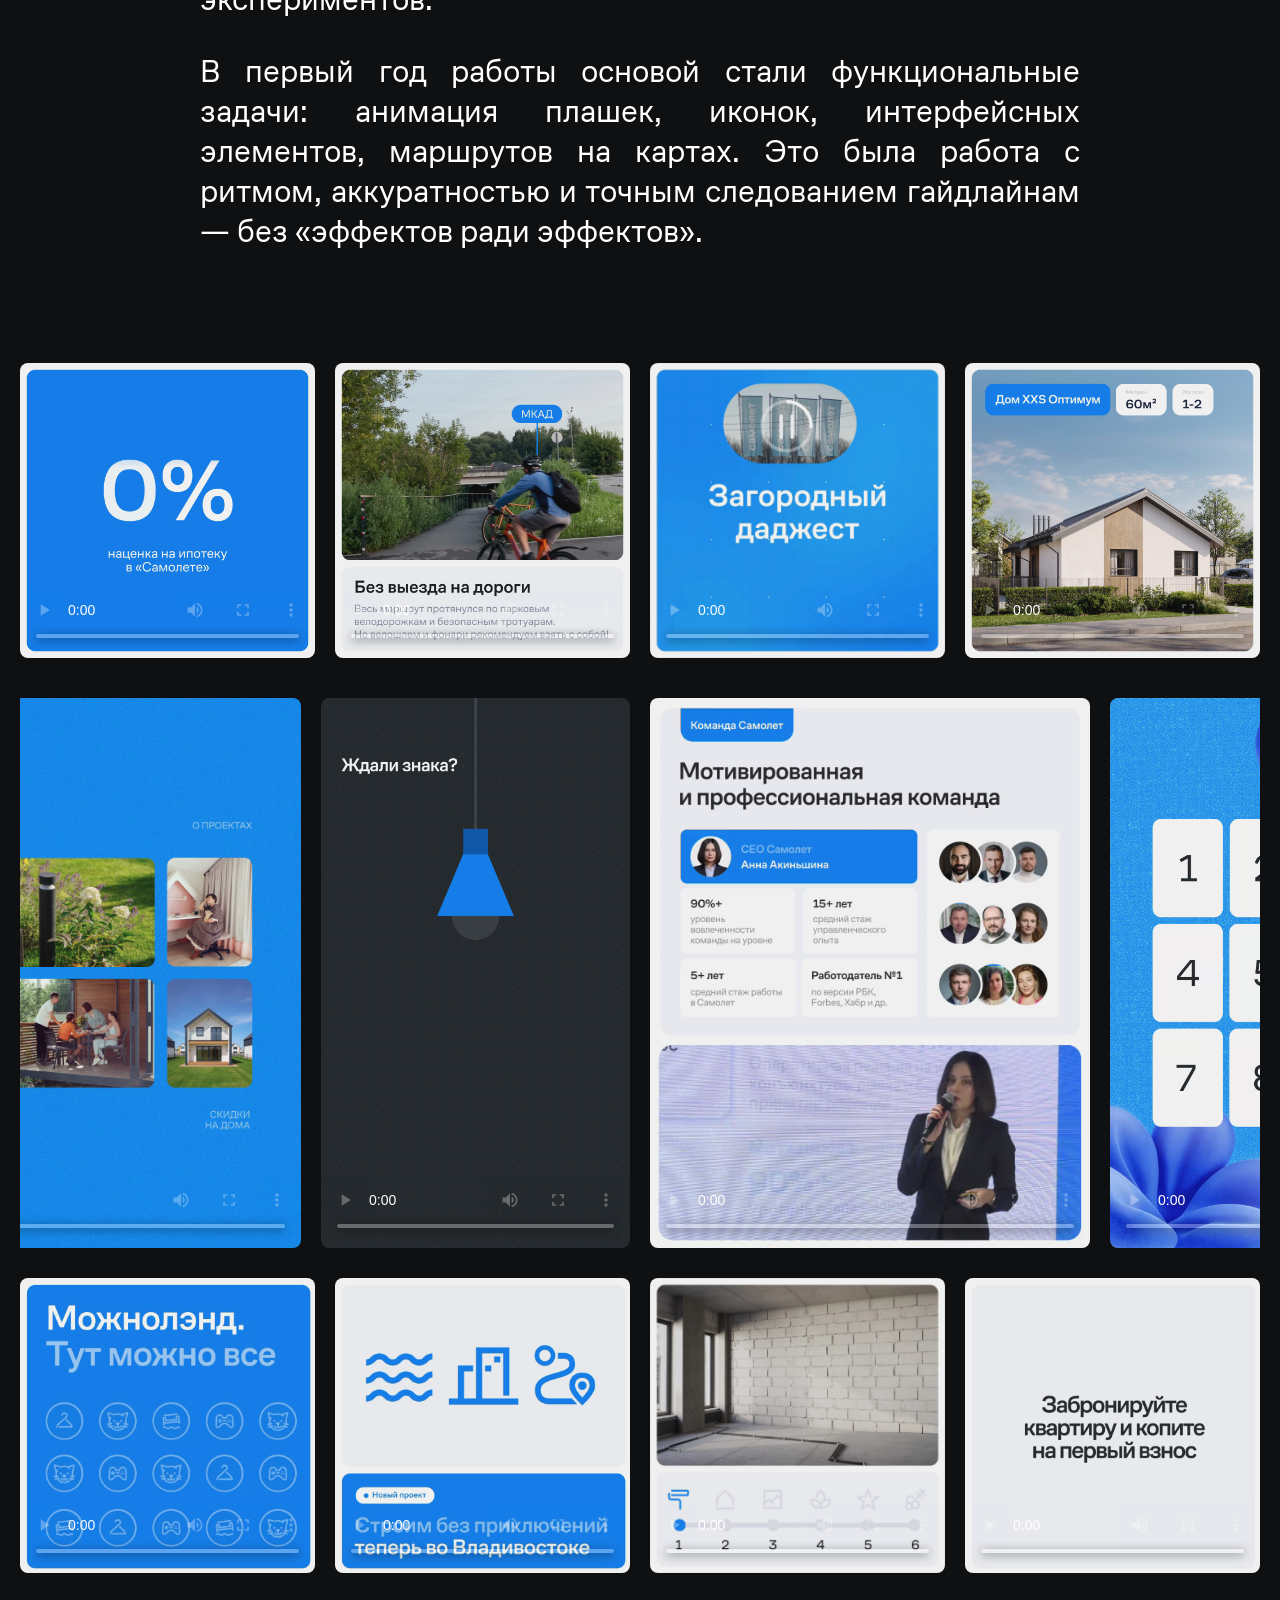
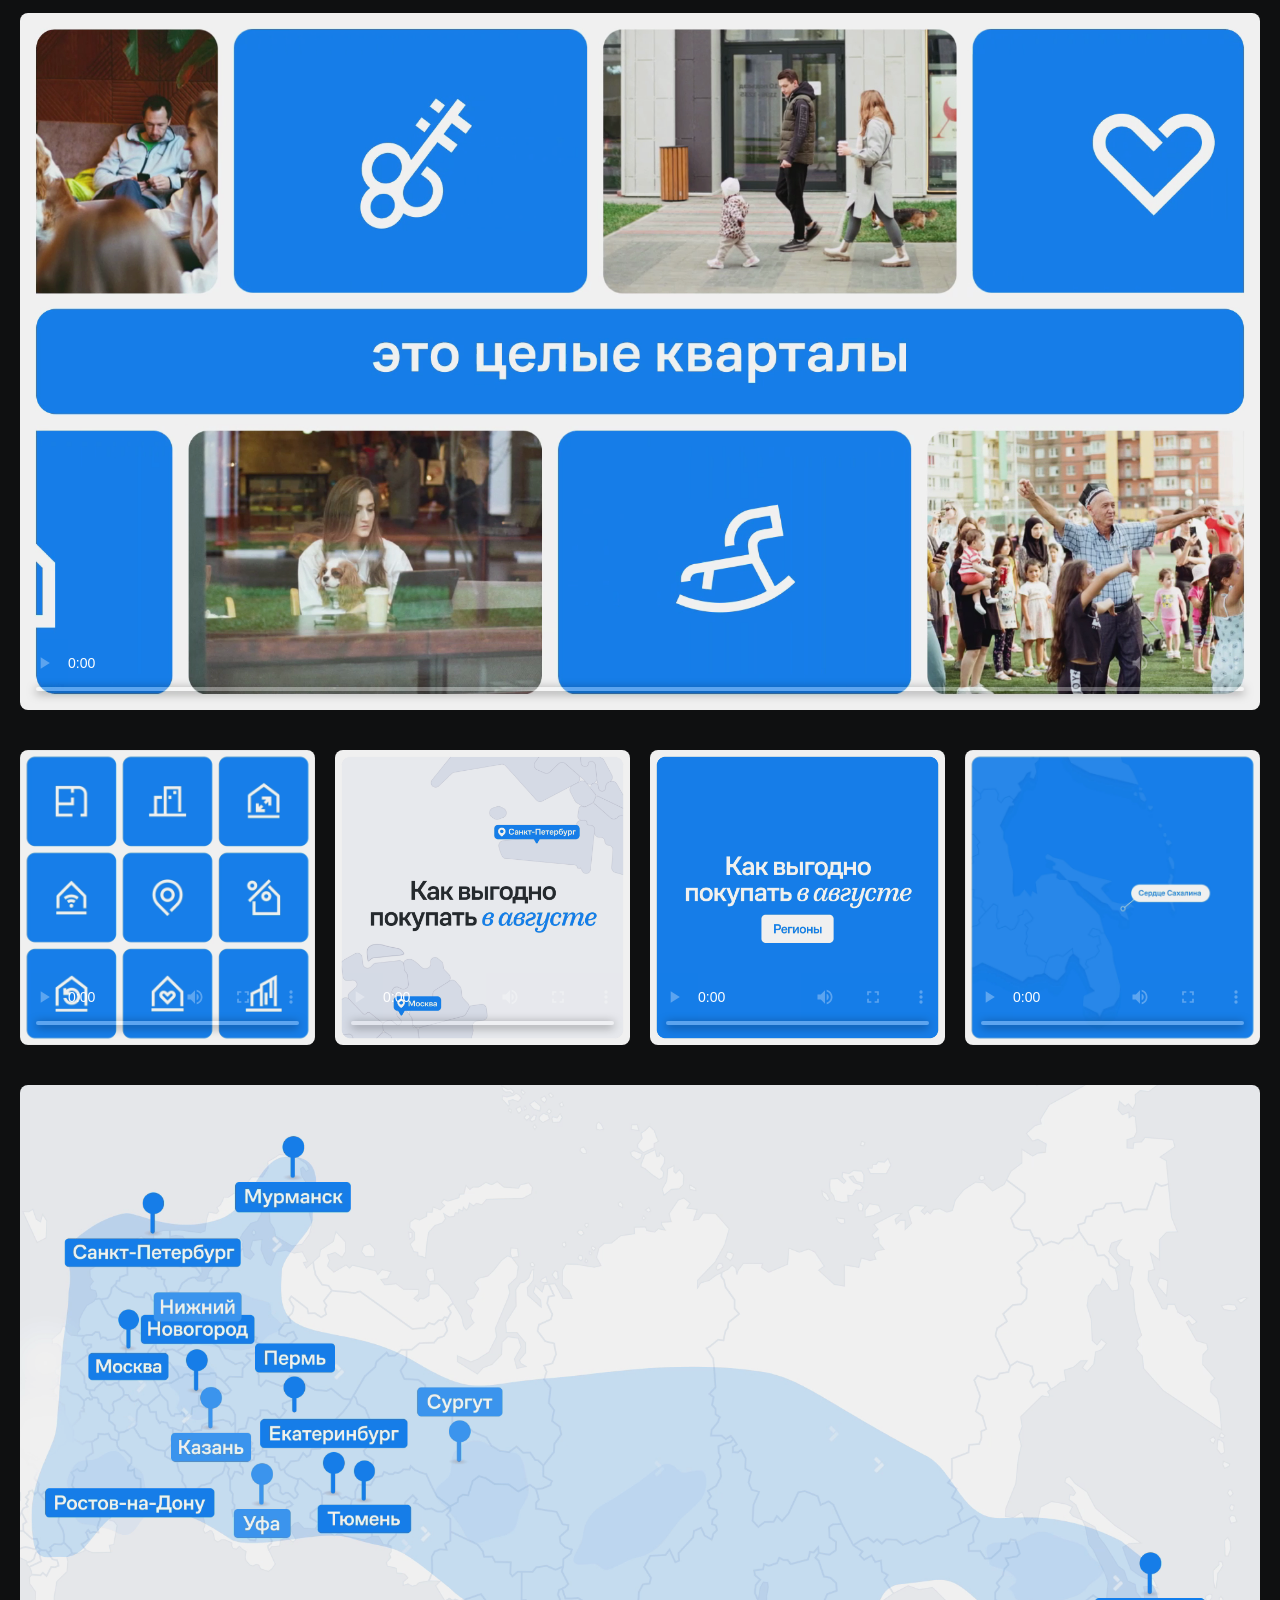
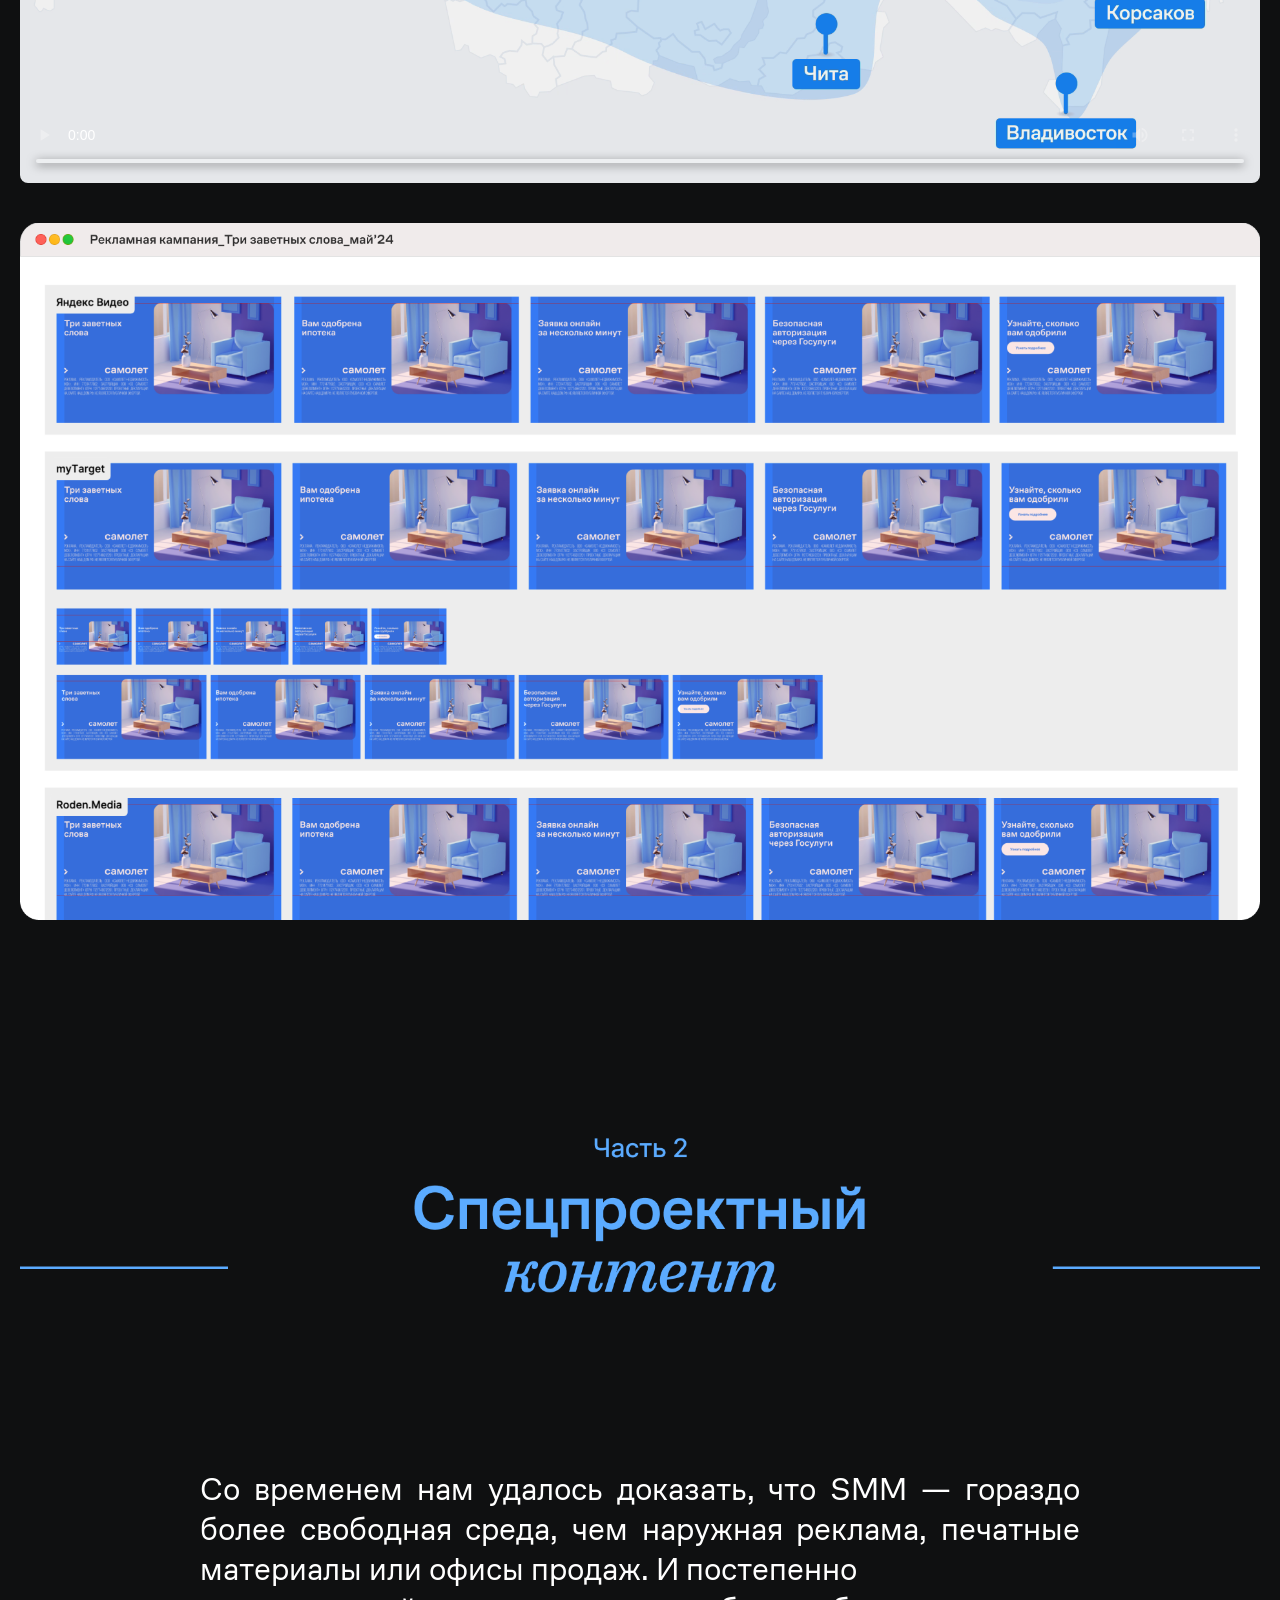
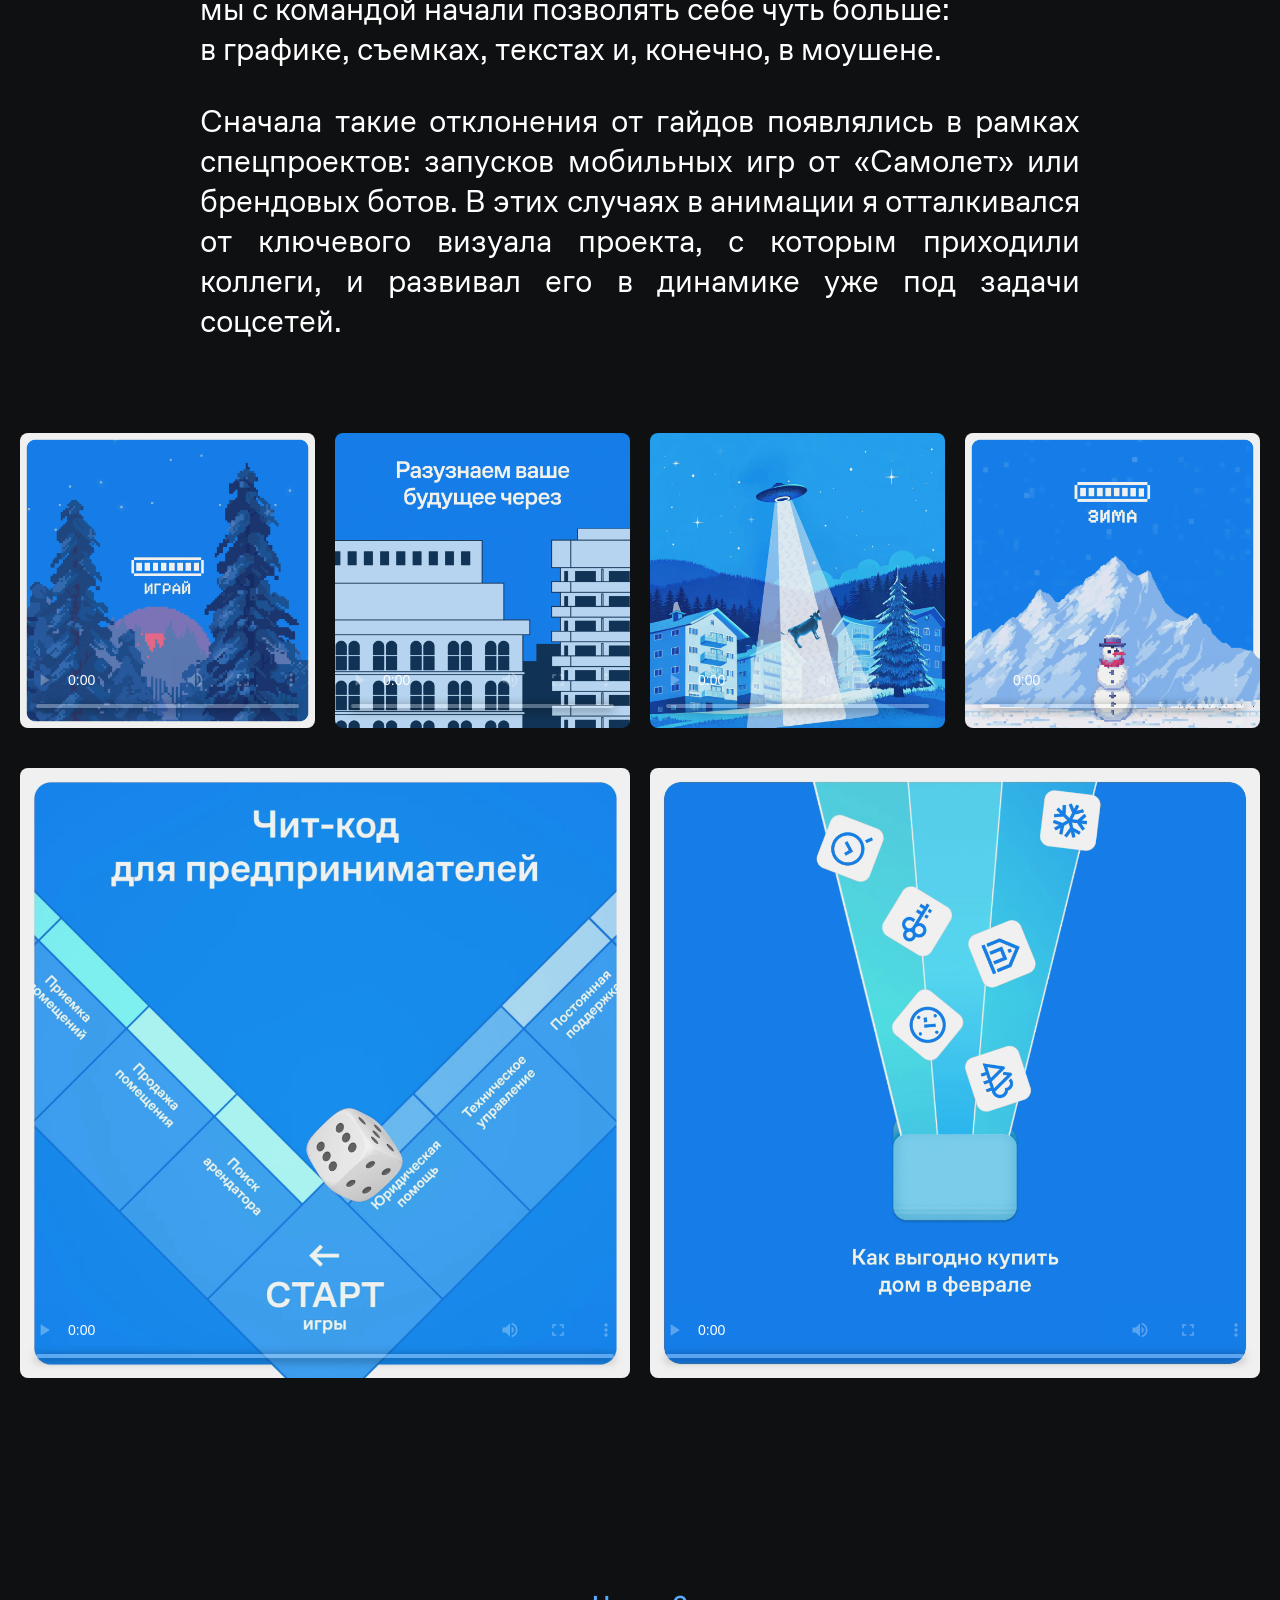
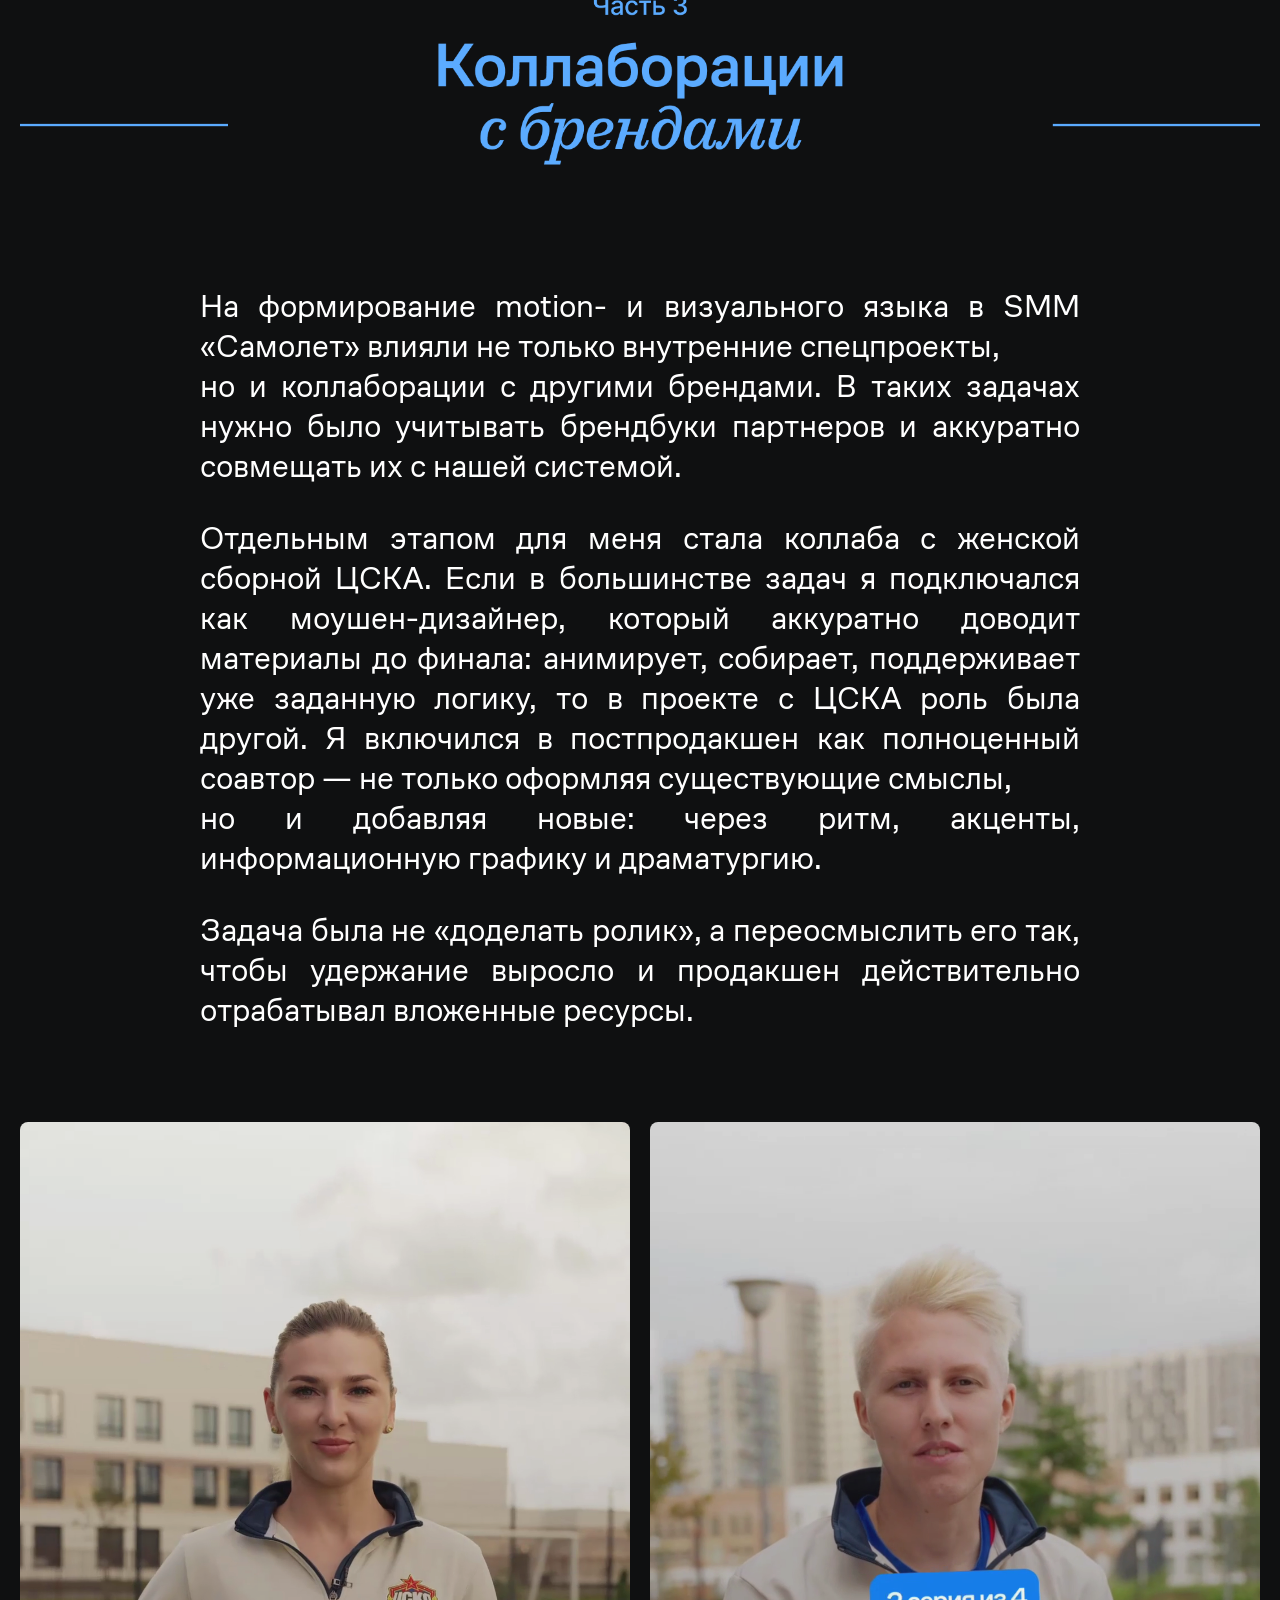
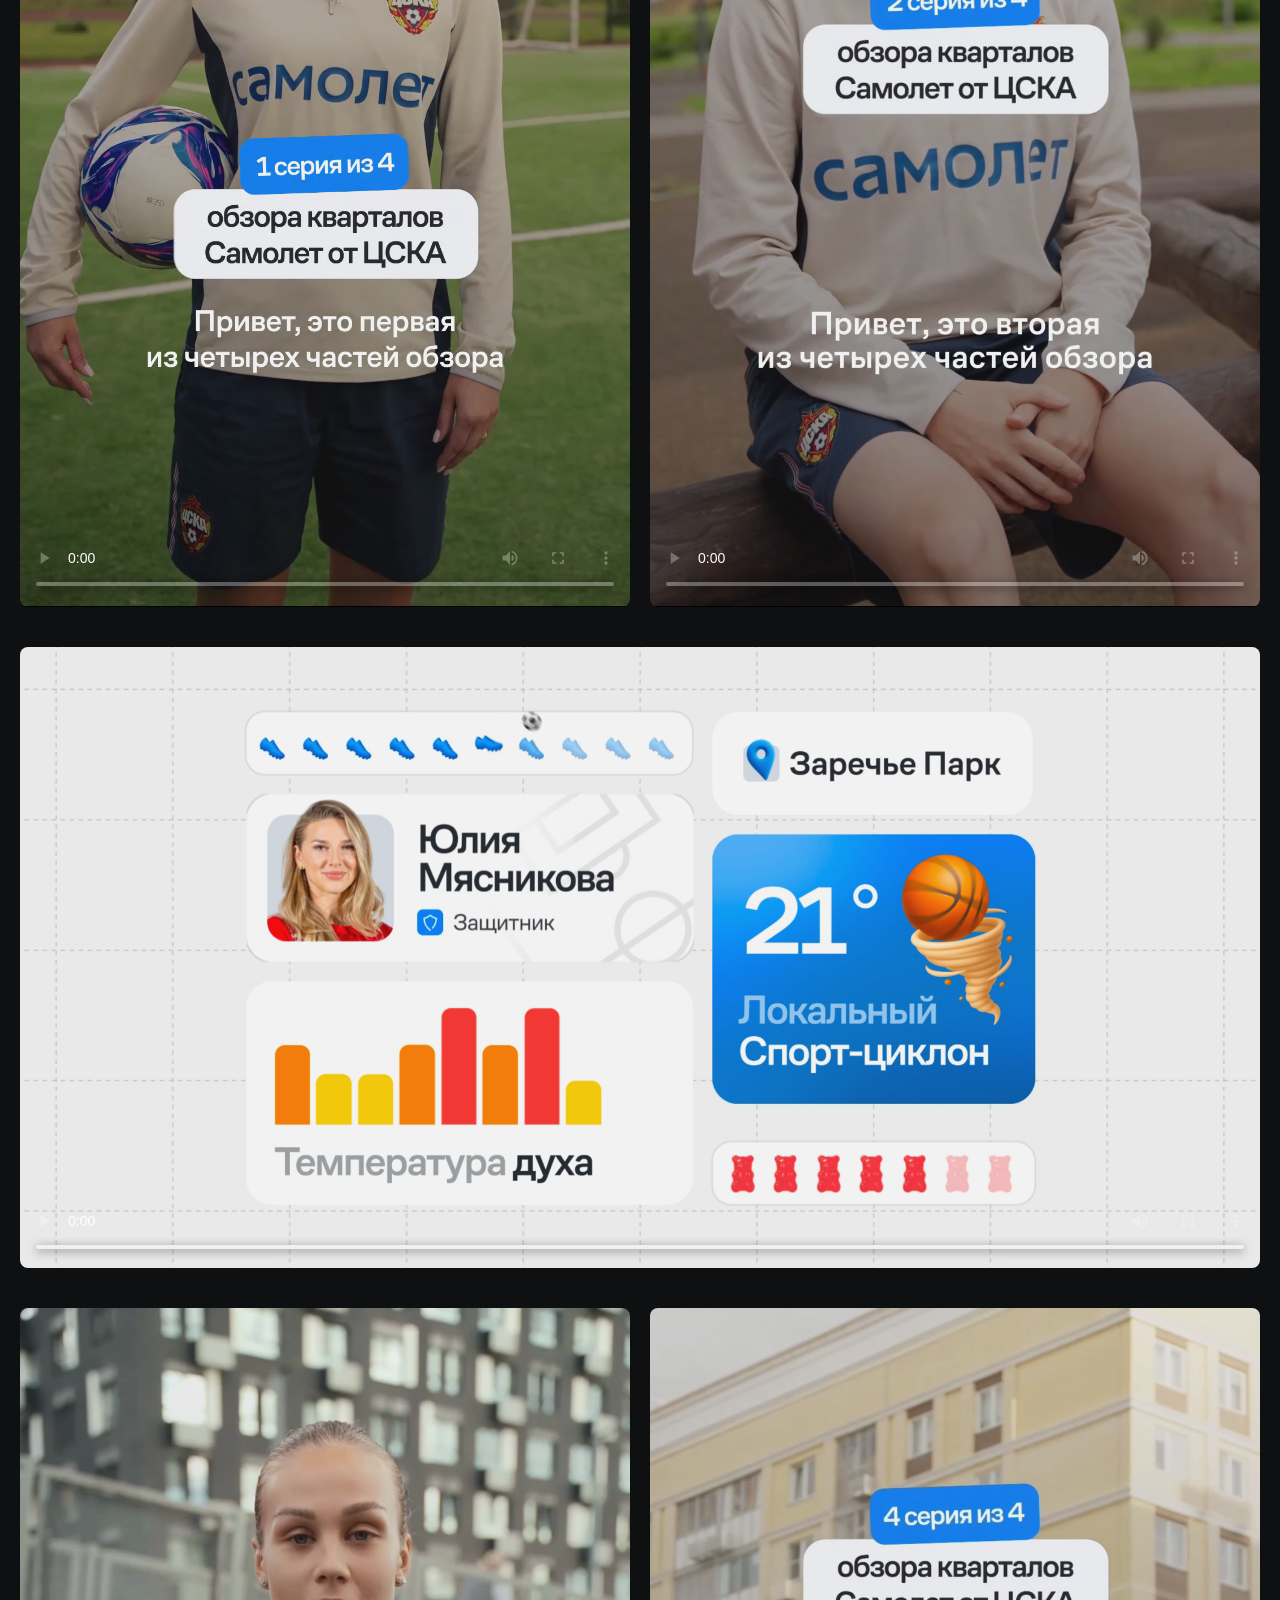
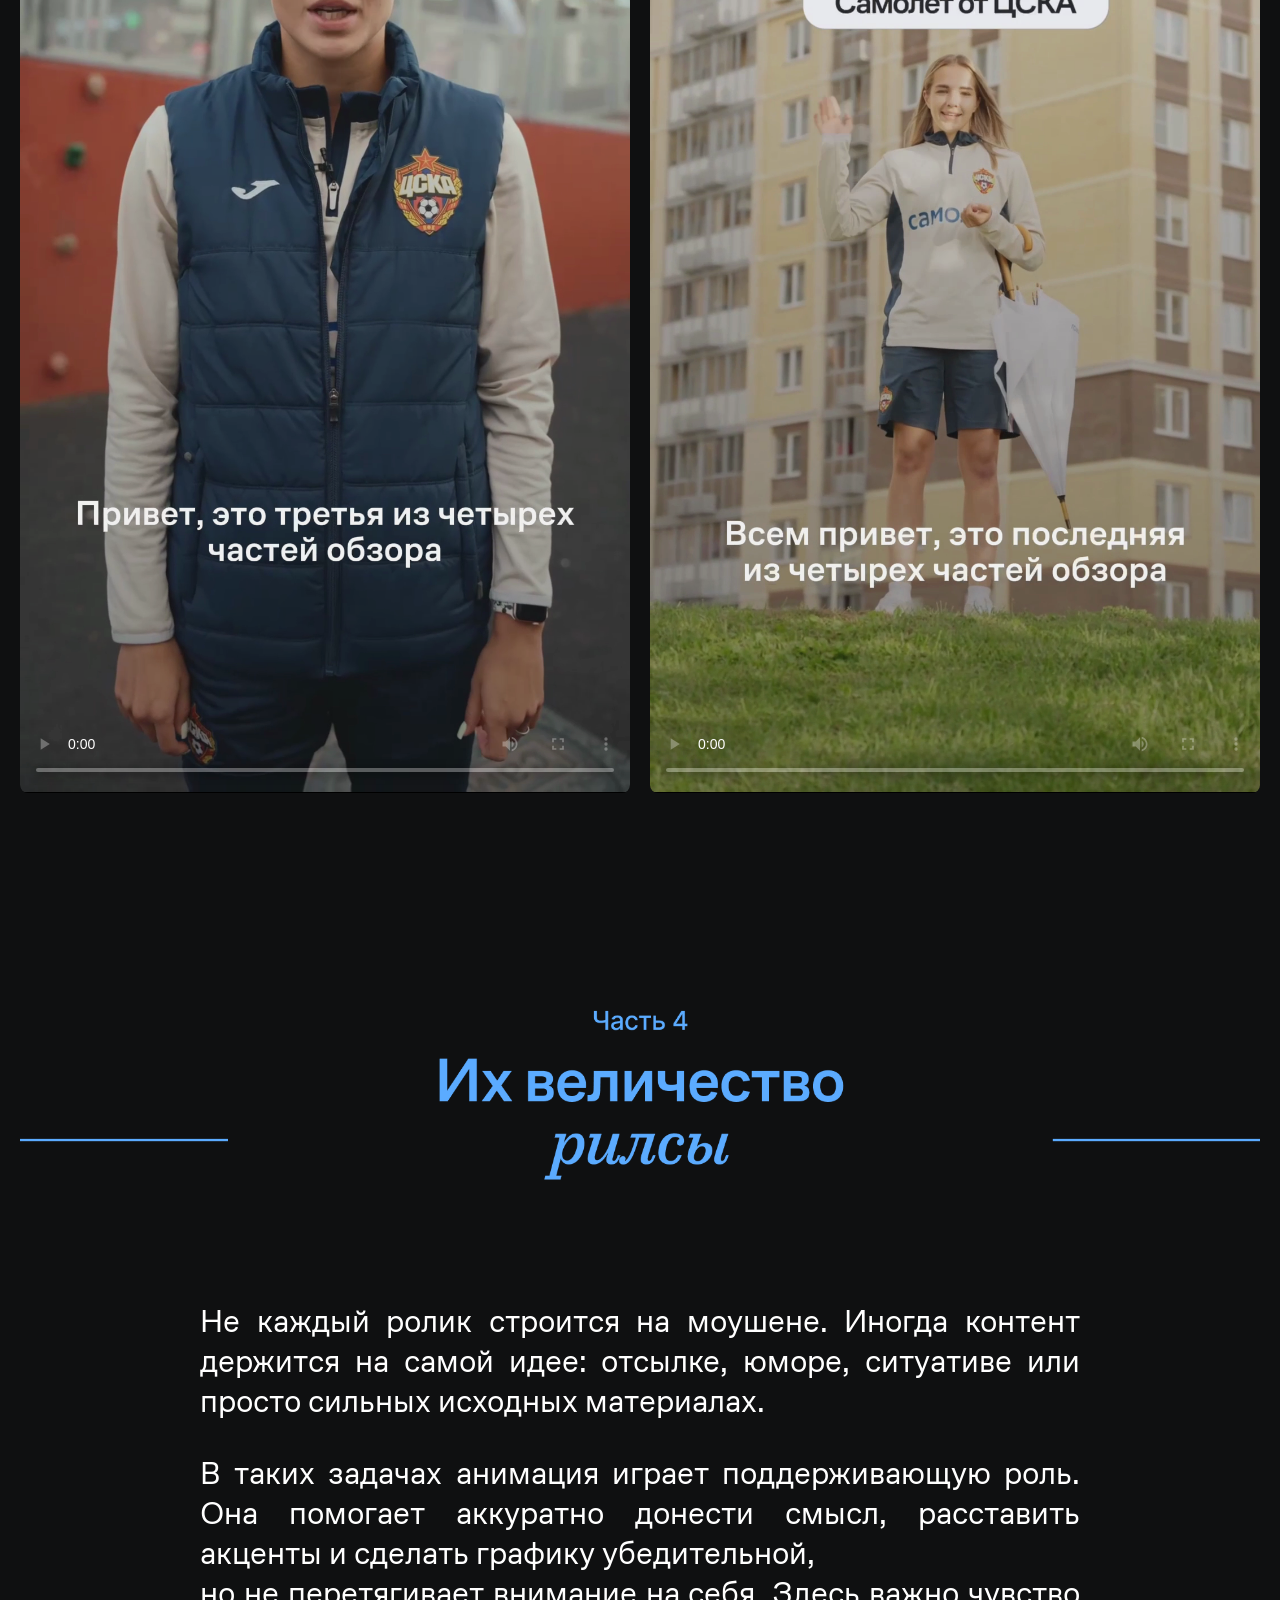
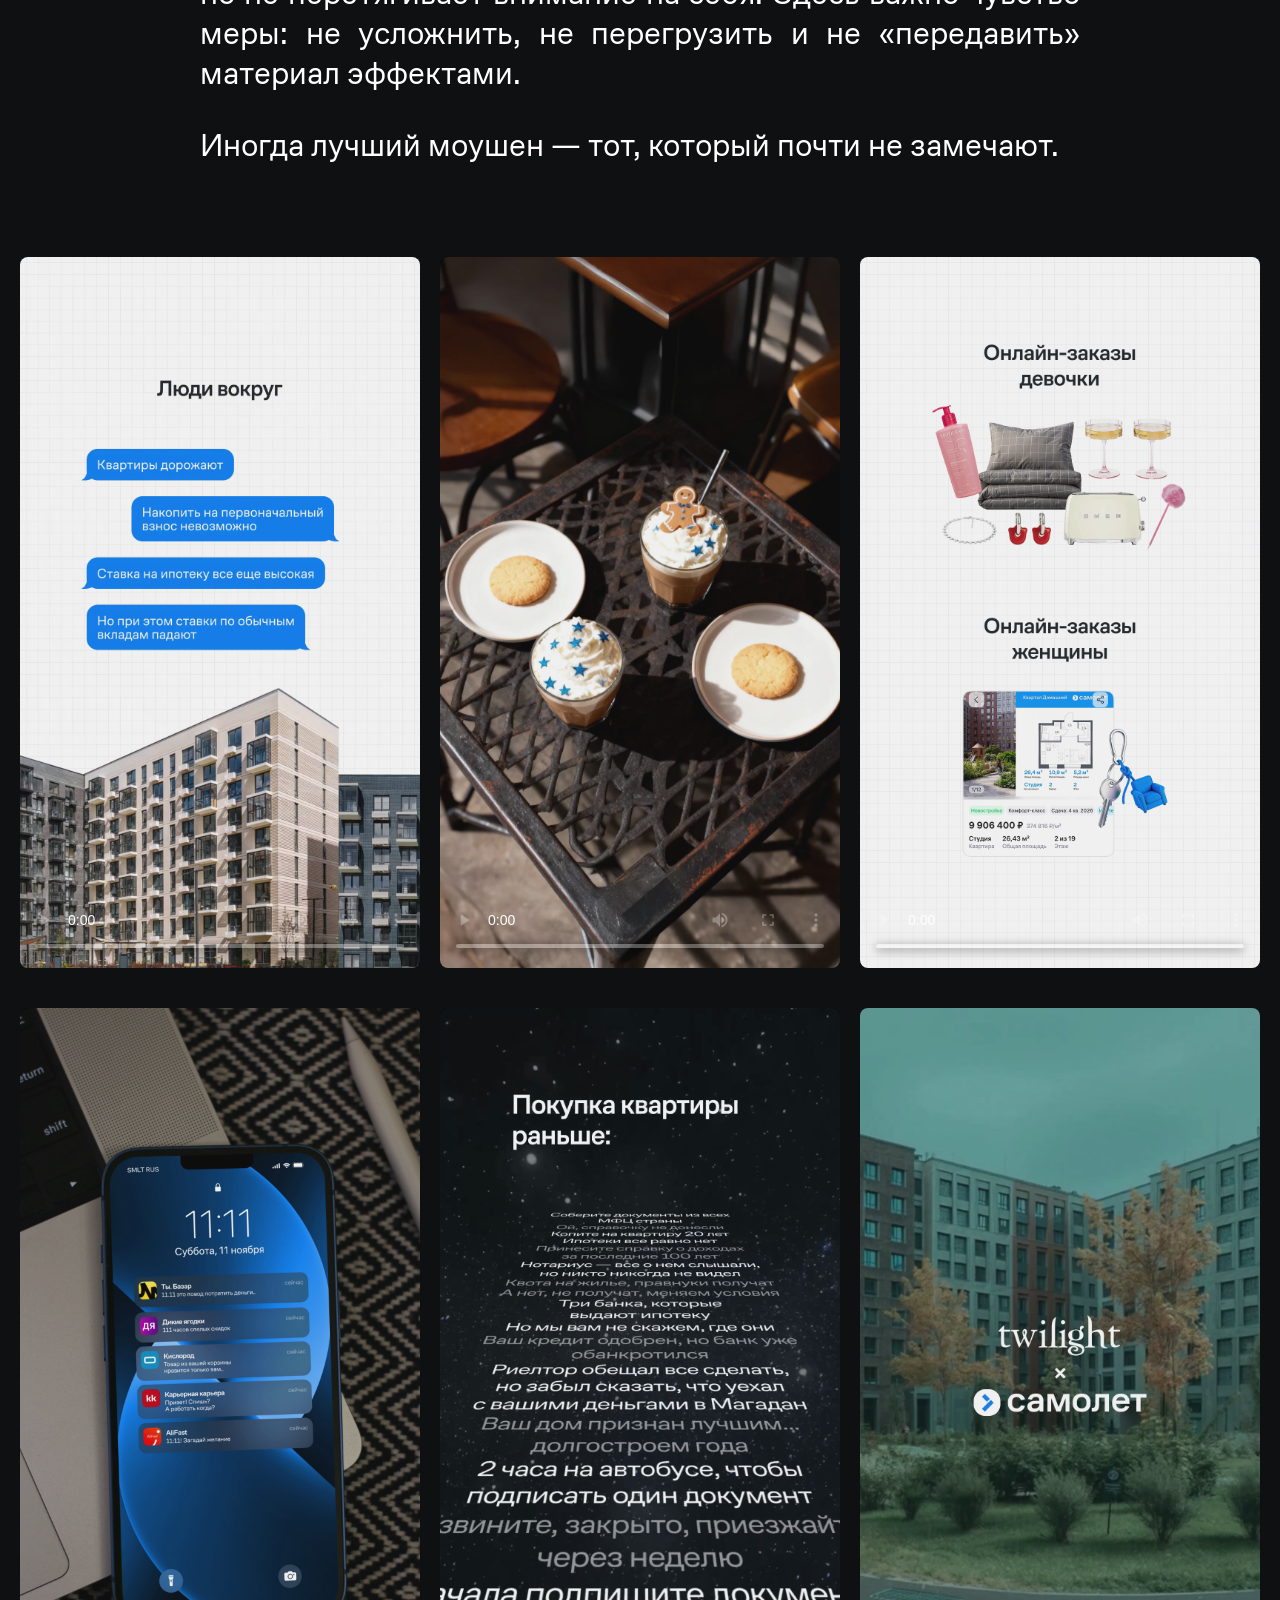
==== commit 4fec5b00: "Добавление обложек на обе версии сайта" ====
--- a/index.html
+++ b/index.html
@@ -169,73 +169,73 @@
 </div>
 
 <div class="video-grid content-block">
-    <video controls>
+    <video controls poster="images_cover/31.png">
         <source src="video/31.mp4" type="video/mp4">
     </video>
-    <video controls>
+    <video controls poster="images_cover/24.png">
         <source src="video/24.mp4" type="video/mp4">
     </video>
-    <video controls>
+    <video controls poster="images_cover/20.png">
         <source src="video/20.MP4" type="video/mp4">
     </video>
-    <video controls>
+    <video controls poster="images_cover/13.png">
         <source src="video/13.mp4" type="video/mp4">
     </video>
 </div>
                                 
 <div class="video-row">
-    <video controls>
+    <video controls poster="images_cover/4.png">
         <source src="video/4.mp4" type="video/mp4">
     </video>
-    <video controls>
+    <video controls poster="images_cover/11.png">
         <source src="video/11.mp4" type="video/mp4">
     </video>
-    <video controls>
-        <source src="video/3.MP4" type="video/mp4">
-    </video>
-    <video controls>
+    <video controls poster="images_cover/3.png">
+        <source src="video/3.mp4" type="video/mp4">
+    </video>
+    <video controls poster="images_cover/28.png">
         <source src="video/28.mp4" type="video/mp4">
     </video>
 </div>
 
 <div class="video-grid content-block">
-    <video controls>
-        <source src="video/15.mp4" type="video/mp4">
-    </video>
-    <video controls>
-        <source src="video/14.mp4" type="video/mp4">
-    </video>
-    <video controls>
+    <video controls poster="images_cover/15.png">
+        <source src="video/15.MP4" type="video/mp4">
+    </video>
+    <video controls poster="images_cover/14.png">
+        <source src="video/14.MP4" type="video/mp4">
+    </video>
+    <video controls poster="images_cover/16.png">
         <source src="video/16.MP4" type="video/mp4">
     </video>
-    <video controls>
+    <video controls poster="images_cover/21.png">
         <source src="video/21.MP4" type="video/mp4">
     </video>
 </div>
                                 
 <div class="video-grid content-block">
-    <video controls>
+    <video controls poster="images_cover/38.png">
         <source src="video/38.mp4" type="video/mp4">
     </video>
 </div>                                     
                                 
 <div class="video-grid content-block">
-    <video controls poster="images/18.png">
+    <video controls poster="images_cover/18.png">
         <source src="video/18.mp4" type="video/mp4">
     </video>
-    <video controls poster="images/34.png">
+    <video controls poster="images_cover/34.png">
         <source src="video/34.mp4" type="video/mp4">
     </video>
-    <video controls poster="images/35.png">
+    <video controls poster="images_cover/35.png">
         <source src="video/35.MP4" type="video/mp4">
     </video>
-    <video controls poster="images/19.png">
+    <video controls poster="images_cover/19.png">
         <source src="video/19.MP4" type="video/mp4">
     </video>
 </div>                                                           
 
 <div class="video-grid content-block">
-    <video controls>
+    <video controls poster="images_cover/45.png">
         <source src="video/45.mp4" type="video/mp4">
     </video>
 </div> 
@@ -276,25 +276,25 @@
 
 
 <div class="video-grid content-block">
-    <video controls>
+    <video controls poster="images_cover/25.png">
         <source src="video/25.mp4" type="video/mp4">
     </video>
-    <video controls>
+    <video controls poster="images_cover/23.png">
         <source src="video/23.mp4" type="video/mp4">
     </video>
-    <video controls>
+    <video controls poster="images_cover/8.png">
         <source src="video/8.mp4" type="video/mp4">
     </video>
-    <video controls>
+    <video controls poster="images_cover/26.png">
         <source src="video/26.mp4" type="video/mp4">
     </video>
 </div>
                                 
 <div class="video-grid content-block">
-    <video controls>
+    <video controls poster="images_cover/29.png">
         <source src="video/29.mp4" type="video/mp4">
     </video>
-    <video controls>
+    <video controls poster="images_cover/27.png">
         <source src="video/27.mp4" type="video/mp4">
     </video>
 </div>    
@@ -314,25 +314,25 @@
 
                                 
 <div class="video-grid content-block">
-    <video controls>
+    <video controls poster="images_cover/41.png">
         <source src="video/41.mp4" type="video/mp4">
     </video>
-    <video controls>
+    <video controls poster="images_cover/42.png">
         <source src="video/42.mp4" type="video/mp4">
     </video>
 </div>
 
 <div class="video-grid content-block">
-    <video controls poster="images/posterCSKA.png">
+    <video controls poster="images_cover/posterCSKA.png">
         <source src="video/39.mp4" type="video/mp4">
     </video>
 </div>                                
                                 
 <div class="video-grid content-block">
-    <video controls>
+    <video controls poster="images_cover/43.png">
         <source src="video/43.mp4" type="video/mp4">
     </video>
-    <video controls>
+    <video controls poster="images_cover/44.png">
         <source src="video/44.mp4" type="video/mp4">
     </video>
 </div>                                
@@ -352,25 +352,25 @@
 
 
 <div class="video-grid content-block">
-    <video controls>
+    <video controls poster="images_cover/36.png">
         <source src="video/36.mp4" type="video/mp4">
     </video>
-    <video controls>
+    <video controls poster="images_cover/1.png">
         <source src="video/1.mp4" type="video/mp4">
     </video>
-    <video controls>
+    <video controls poster="images_cover/37.png">
         <source src="video/37.mp4" type="video/mp4">
     </video>
 </div>     
                                 
 <div class="video-grid content-block">
-    <video controls>
+    <video controls poster="images_cover/12.png">
         <source src="video/12.mp4" type="video/mp4">
     </video>
-    <video controls>
+    <video controls poster="images_cover/40.png">
         <source src="video/40.mp4" type="video/mp4">
     </video>
-    <video controls>
+    <video controls poster="images_cover/10.png">
         <source src="video/10.mp4"   type="video/mp4">
     </video>
 </div>     
@@ -390,16 +390,16 @@
 
                                 
 <div class="video-grid content-block">
-    <video autoplay muted loop playsinline>
+    <video autoplay muted loop playsinline poster="images_cover/9.png">
         <source src="video/9.mp4" type="video/mp4">
     </video>
-    <video autoplay muted loop playsinline>
+    <video autoplay muted loop playsinline poster="images_cover/30.png">
         <source src="video/30.mp4" type="video/mp4">
     </video>
-    <video autoplay muted loop playsinline>
+    <video autoplay muted loop playsinline poster="images_cover/5.png">
         <source src="video/5.mp4"   type="video/mp4">
     </video>
-    <video autoplay muted loop playsinline>
+    <video autoplay muted loop playsinline poster="images_cover/6.png">
         <source src="video/6.mp4"   type="video/mp4">
     </video>
 </div>    
--- a/css.css
+++ b/css.css
@@ -553,7 +553,7 @@
 .mobile-page .mobile-shell {
     width: min(100%, 430px);
     margin: 0 auto;
-    padding: 16px 14px 8px;
+    padding: 16px 14px 0;
     box-sizing: border-box;
 }
 
@@ -617,19 +617,23 @@
     line-height: 1.05;
     font-weight: 500;
     color: #5BABFF;
+    text-align: left;
 }
 
 .mobile-page .mobile-title-line {
     display: flex;
     flex-direction: column;
-    align-items: center;
+    align-items: flex-start;
     gap: 12px;
+    width: 100%;
 }
 
 .mobile-page .mobile-title-line::after {
     content: "";
-    width: calc(100% - 18px);
+    width: 100%;
     height: 5px;
+    margin-top: 8px;
+    margin-bottom: 16px;
     border-radius: 999px;
     background: #5BABFF;
 }
@@ -662,10 +666,11 @@
     min-height: 52px;
     padding: 10px 14px;
     border-radius: 18px;
-    background: #3F4041;
+    background: #5BABFF;
     border: none;
     color: #FFFFFF;
     text-align: center;
+    font-size: 26px;
     line-height: 1.25;
     text-decoration: none;
     transition: background-color 0.5s ease, color 0.5s ease;
@@ -699,17 +704,13 @@
 .mobile-page .media-grid img {
     width: 100%;
     display: block;
-    border-radius: 22px;
+    border-radius: 12px;
     background: #050505;
     overflow: hidden;
 }
 
 .mobile-page .mobile-directions img {
     border-radius: 22px;
-}
-
-.mobile-page .mobile-directions-image {
-    margin-bottom: 28px;
 }
 
 .mobile-page .mobile-outro {
@@ -720,7 +721,7 @@
     position: relative;
     width: calc(100% - 28px);
     max-width: 402px;
-    margin: 4px auto 0;
+    margin: -50px auto 0;
     overflow: hidden;
     border-radius: 28px;
 }
@@ -734,11 +735,11 @@
 }
 
 .mobile-page .buttons-container {
-    width: calc(100% - 28px);
+    width: calc(100% - 60px);
     height: auto;
-    top: 478px;
-    left: 14px;
-    right: 14px;
+    top: 475px;
+    left: 30px;
+    right: 30px;
     transform: none;
     display: grid;
     grid-template-columns: 1fr;
@@ -750,7 +751,8 @@
     min-height: 56px;
     padding: 14px 18px;
     border-radius: 999px;
-    font-size: 18px;
+    font-size: 30px;
+    font-weight: 500;
 }
 
 @media (max-width: 420px) {
